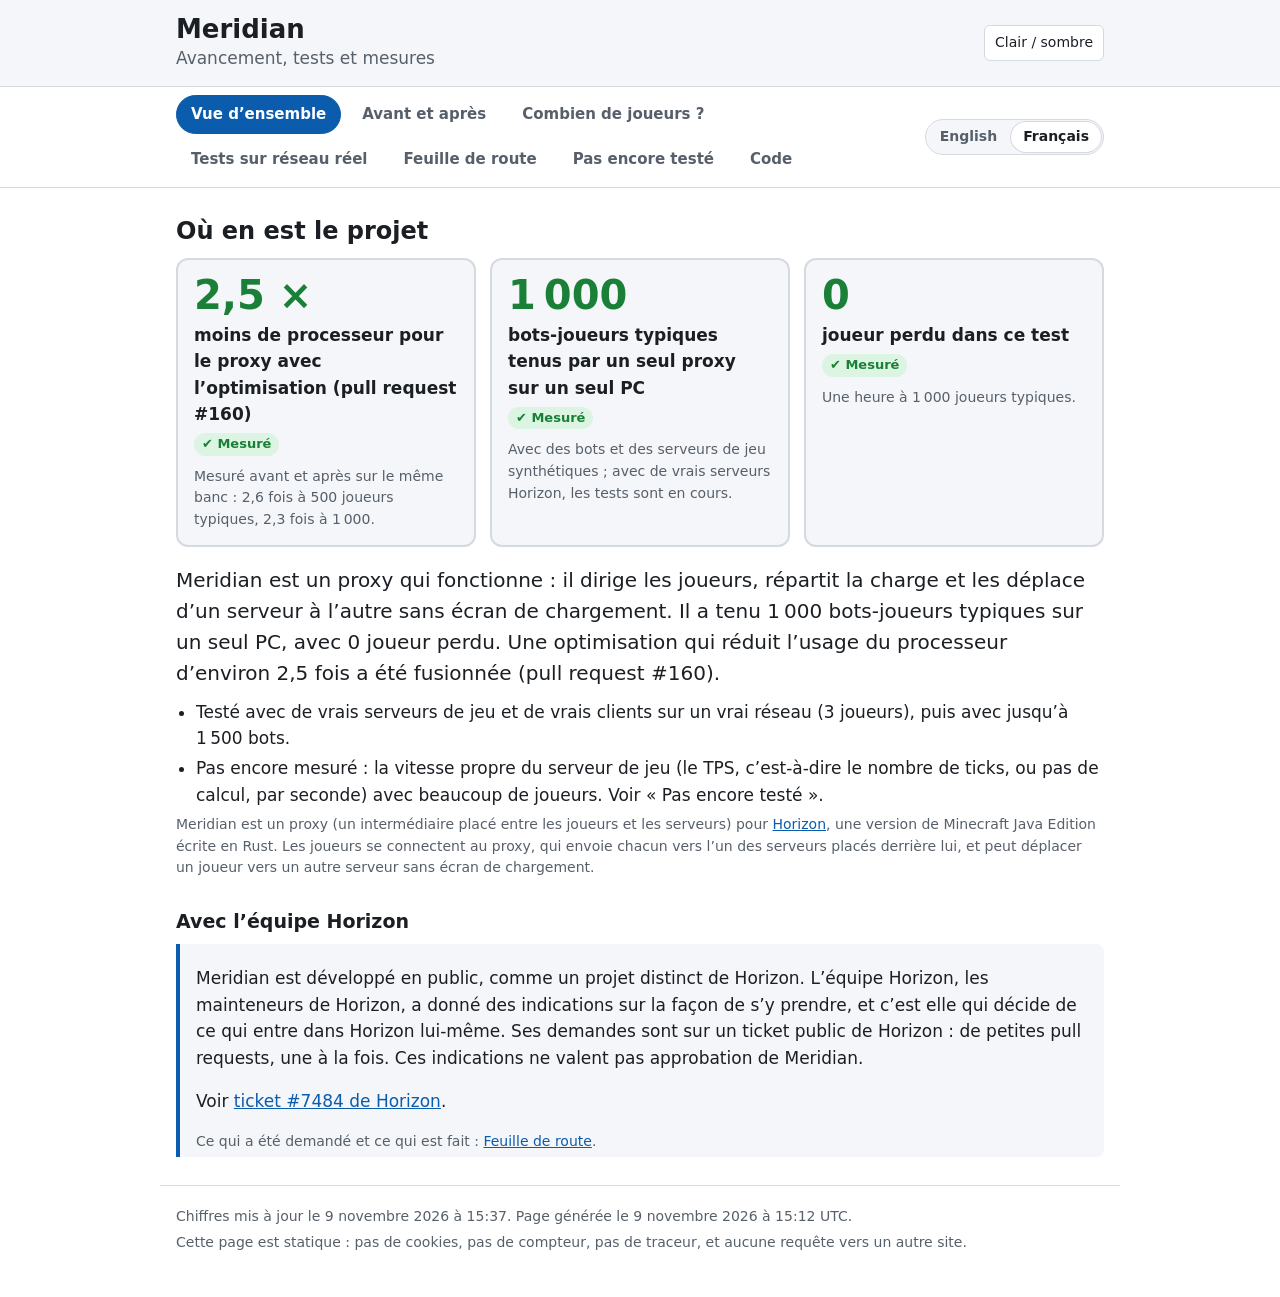
==== fr/index.html @ dccf5169 "Update the progress page: statuses" ====
<!doctype html>
<html lang="fr">
<head>
<meta charset="utf-8">
<meta name="viewport" content="width=device-width, initial-scale=1">
<title>Meridian : avancement, tests et mesures</title>
<meta name="description" content="Où en est Meridian, un proxy pour Horizon écrit en Rust : ce qui fonctionne, combien de joueurs il tient, ce qui a été mesuré et ce qui ne l’a pas été.">
<link rel="icon" href="data:,">
<link rel="canonical" href="https://meridian.akirabanelabs.fr/fr/">
<link rel="alternate" hreflang="en" href="https://meridian.akirabanelabs.fr/">
<link rel="alternate" hreflang="fr" href="https://meridian.akirabanelabs.fr/fr/">
<link rel="alternate" hreflang="x-default" href="https://meridian.akirabanelabs.fr/">
<link rel="stylesheet" href="../style.css?v=0f024902">
</head>
<body>
<header class="top">
  <div class="wrap">
    <div class="brand"><h1>Meridian</h1><p>Avancement, tests et mesures</p></div>
    <button id="theme" type="button" aria-label="Passer du thème clair au thème sombre">Clair / sombre</button>
  </div>
</header>
<nav class="tabbar" id="tabs" aria-label="Sections">
  <div class="wrap tabrow"><div class="tablist"><a href="#overview">Vue d’ensemble</a><a href="#compare">Avant et après</a><a href="#players">Combien de joueurs ?</a><a href="#real">Tests sur réseau réel</a><a href="#roadmap">Feuille de route</a><a href="#not-tested">Pas encore testé</a><a href="#links">Code</a></div><span class="lang" role="group" aria-label="Langue"><a href="../" hreflang="en" lang="en" data-short="EN">English</a> <span aria-hidden="true">|</span> <a href="./" hreflang="fr" lang="fr" data-short="FR" aria-current="page">Français</a></span></div>
</nav>
<main class="wrap">
<section id="overview"><h2>Où en est le projet</h2><div class="keys"><div class="key"><span class="knum">2,5 ×</span><span class="klabel">moins de processeur pour le proxy avec l’optimisation (pull request #160)</span><span class="badge good"><span aria-hidden="true">&#10004;</span> Mesuré</span><span class="small">Mesuré avant et après sur le même banc : 2,6 fois à 500 joueurs typiques, 2,3 fois à 1 000.</span></div><div class="key"><span class="knum">1 000</span><span class="klabel">bots-joueurs typiques tenus par un seul proxy sur un seul PC</span><span class="badge good"><span aria-hidden="true">&#10004;</span> Mesuré</span><span class="small">Avec des bots et des serveurs de jeu synthétiques ; avec de vrais serveurs Horizon, les tests sont en cours.</span></div><div class="key"><span class="knum">0</span><span class="klabel">joueur perdu dans ce test</span><span class="badge good"><span aria-hidden="true">&#10004;</span> Mesuré</span><span class="small">Une heure à 1 000 joueurs typiques.</span></div></div><p class="lead">Meridian est un proxy qui fonctionne : il dirige les joueurs, répartit la charge et les déplace d’un serveur à l’autre sans écran de chargement. Il a tenu 1 000 bots-joueurs typiques sur un seul PC, avec 0 joueur perdu. Une optimisation qui réduit l’usage du processeur d’environ 2,5 fois a été fusionnée (pull request #160).</p><ul class="plain open"><li>Testé avec de vrais serveurs de jeu et de vrais clients sur un vrai réseau (3 joueurs), puis avec jusqu’à 1 500 bots.</li><li>Pas encore mesuré : la vitesse propre du serveur de jeu (le TPS, c’est-à-dire le nombre de ticks, ou pas de calcul, par seconde) avec beaucoup de joueurs. Voir « Pas encore testé ».</li></ul><p class="small">Meridian est un proxy (un intermédiaire placé entre les joueurs et les serveurs) pour <a href="https://github.com/horizon-rust/horizon">Horizon</a>, une version de Minecraft Java Edition écrite en Rust. Les joueurs se connectent au proxy, qui envoie chacun vers l’un des serveurs placés derrière lui, et peut déplacer un joueur vers un autre serveur sans écran de chargement.</p><h3 class="sub">Avec l’équipe Horizon</h3><div class="context"><p>Meridian est développé en public, comme un projet distinct de Horizon. L’équipe Horizon, les mainteneurs de Horizon, a donné des indications sur la façon de s’y prendre, et c’est elle qui décide de ce qui entre dans Horizon lui-même. Ses demandes sont sur un ticket public de Horizon : de petites pull requests, une à la fois. Ces indications ne valent pas approbation de Meridian.</p><p>Voir <a href="https://github.com/horizon-rust/horizon/issues/7484">ticket #7484 de Horizon</a>.</p><p class="small">Ce qui a été demandé et ce qui est fait : <a href="#horizon">Feuille de route</a>.</p></div></section>
<section id="compare"><h2>Avant et après l’optimisation</h2><p class="muted">Avant (branche main) (commit 57930e6) &middot; Après (les écritures d’une même lecture sont groupées) (commit c38a01e (fusionné, #160))</p><p class="lead">Avec des serveurs de jeu qui envoient ensemble les paquets d’un tick (un pas de calcul de 50 ms), comme le font les vrais serveurs, le proxy dépense maintenant environ 2,5 fois moins de processeur par paquet : 1 000 joueurs typiques demandent environ 2,6 cœurs au lieu de 6,2.</p><div class="hero"><div class="tile"><h3>Processeur pour 1 000 joueurs</h3><p class="small">sur les 8 cœurs que le proxy peut utiliser</p><div class="ba"><div class="bside"><span class="who">Avant</span><span class="bnum">6,17 cœurs</span></div><span class="arrow" aria-hidden="true">&rarr;</span><div class="aside"><span class="who">Après</span><span class="anum good">2,62 cœurs</span></div></div><p class="change">2,4 fois moins de cœurs</p><span class="badge good"><span aria-hidden="true">&#10004;</span> Mesuré</span></div><div class="tile"><h3>Coût d’un paquet</h3><p class="small">500 joueurs typiques</p><div class="ba"><div class="bside"><span class="who">Avant</span><span class="bnum">20,31 µs</span></div><span class="arrow" aria-hidden="true">&rarr;</span><div class="aside"><span class="who">Après</span><span class="anum good">7,92 µs</span></div></div><p class="change">2,6 fois moins de processeur</p><span class="badge good"><span aria-hidden="true">&#10004;</span> Mesuré</span></div><div class="tile"><h3>Les 1 % d’allers-retours les plus lents (p99)</h3><p class="small">500 joueurs typiques</p><div class="ba"><div class="bside"><span class="who">Avant</span><span class="bnum">15,09 ms</span></div><span class="arrow" aria-hidden="true">&rarr;</span><div class="aside"><span class="who">Après</span><span class="anum good">2,67 ms</span></div></div><p class="change">5,7 fois plus bas</p><span class="badge good"><span aria-hidden="true">&#10004;</span> Mesuré</span></div><div class="tile"><h3>Paquets envoyés d’un coup</h3><p class="small">à chaque joueur</p><div class="ba"><div class="bside"><span class="who">Avant</span><span class="bnum">1 paquet</span></div><span class="arrow" aria-hidden="true">&rarr;</span><div class="aside"><span class="who">Après</span><span class="anum good">12,5 à 17,1 paquets</span></div></div><p class="change">12 à 17 paquets à chaque écriture au lieu de 1</p><span class="badge good"><span aria-hidden="true">&#10004;</span> Mesuré</span></div><div class="tile"><h3>Mémoire par joueur</h3><p class="small">le prix du changement</p><div class="ba"><div class="bside"><span class="who">Avant</span><span class="bnum">524 Ko</span></div><span class="arrow" aria-hidden="true">&rarr;</span><div class="aside"><span class="who">Après</span><span class="anum good">532 Ko</span></div></div><p class="change">+1,3 % (5 % admis)</p><span class="badge good"><span aria-hidden="true">&#10004;</span> Mesuré</span></div></div><div class="verdict"><p>Rien n’est perdu pour autant : les mêmes paquets arrivent aux joueurs, aucun joueur n’a été perdu, et la mémoire par joueur reste à environ 1 % de ce qu’elle était.</p><p>Quand il n’y a rien à grouper, rien ne change. C’est mesuré sur un seul PC avec des bots et vérifié avec un vrai serveur ; c’est fusionné (pull request #160).</p></div><h3 class="sub">Chaque mesure, une par une</h3><article class="crow"><div class="crow-head"><h3>Processeur par paquet, 500 joueurs typiques</h3><span class="gain">2,6 fois moins de processeur</span></div><div class="pair"><div class="side before"><span class="chip before">Avant</span><div class="val"><strong class="big">20,31 µs</strong> <span class="badge good"><span aria-hidden="true">&#10004;</span> Mesuré</span></div><div class="bar" aria-hidden="true"><span class="fill good" style="width:100.0%"></span></div></div><div class="mid" aria-hidden="true">&rarr;</div><div class="side after"><span class="chip after">Après</span><div class="val"><strong class="big">7,92 µs</strong> <span class="badge good"><span aria-hidden="true">&#10004;</span> Mesuré</span></div><div class="bar" aria-hidden="true"><span class="fill good" style="width:39.0%"></span></div></div></div><p class="small">des serveurs qui écrivent une fois par tick (toutes les 50 ms), comme les vrais</p></article><article class="crow"><div class="crow-head"><h3>Processeur par paquet, 1 000 joueurs typiques</h3><span class="gain">2,3 fois moins de processeur</span></div><div class="pair"><div class="side before"><span class="chip before">Avant</span><div class="val"><strong class="big">19,03 µs</strong> <span class="badge good"><span aria-hidden="true">&#10004;</span> Mesuré</span></div><div class="bar" aria-hidden="true"><span class="fill good" style="width:100.0%"></span></div></div><div class="mid" aria-hidden="true">&rarr;</div><div class="side after"><span class="chip after">Après</span><div class="val"><strong class="big">8,11 µs</strong> <span class="badge good"><span aria-hidden="true">&#10004;</span> Mesuré</span></div><div class="bar" aria-hidden="true"><span class="fill good" style="width:42.6%"></span></div></div></div></article><article class="crow"><div class="crow-head"><h3>Cœurs du proxy, 1 000 joueurs typiques</h3><span class="gain">2,4 fois moins de cœurs</span></div><div class="pair"><div class="side before"><span class="chip before">Avant</span><div class="val"><strong class="big">6,17 cœurs</strong> <span class="badge warn"><span aria-hidden="true">&#9650;</span> Mesuré, à surveiller</span></div><div class="bar" aria-hidden="true"><span class="fill warn" style="width:77.1%"></span><i class="tick" style="left:100.0%"></i></div></div><div class="mid" aria-hidden="true">&rarr;</div><div class="side after"><span class="chip after">Après</span><div class="val"><strong class="big">2,62 cœurs</strong> <span class="badge good"><span aria-hidden="true">&#10004;</span> Mesuré</span></div><div class="bar" aria-hidden="true"><span class="fill good" style="width:32.8%"></span><i class="tick" style="left:100.0%"></i></div></div></div><p class="small">les 8 threads donnés au proxy : 8 cœurs (le trait sur les barres).</p></article><article class="crow"><div class="crow-head"><h3>Paquets par écriture vers les joueurs</h3><span class="gain">12 à 17 paquets à chaque écriture au lieu de 1</span></div><div class="pair"><div class="side before"><span class="chip before">Avant</span><div class="val"><strong class="big">1 paquet</strong> <span class="badge good"><span aria-hidden="true">&#10004;</span> Mesuré</span></div><div class="bar" aria-hidden="true"><span class="fill good" style="width:5.8%"></span></div></div><div class="mid" aria-hidden="true">&rarr;</div><div class="side after"><span class="chip after">Après</span><div class="val"><strong class="big">12,5 à 17,1 paquets</strong> <span class="badge good"><span aria-hidden="true">&#10004;</span> Mesuré</span></div><div class="bar" aria-hidden="true"><span class="fill good" style="width:100.0%"></span></div></div></div><p class="small">avec un vrai serveur de jeu : environ 15 (15,5 mesurés sur le premier scénario de l’essai sur réseau réel)</p></article><article class="crow"><div class="crow-head"><h3>Mémoire par joueur, 1 000 joueurs typiques</h3><span class="gain">+1,3 % (5 % admis)</span></div><div class="pair"><div class="side before"><span class="chip before">Avant</span><div class="val"><strong class="big">524 Ko</strong> <span class="badge good"><span aria-hidden="true">&#10004;</span> Mesuré</span></div><div class="bar" aria-hidden="true"><span class="fill good" style="width:98.5%"></span></div></div><div class="mid" aria-hidden="true">&rarr;</div><div class="side after"><span class="chip after">Après</span><div class="val"><strong class="big">532 Ko</strong> <span class="badge good"><span aria-hidden="true">&#10004;</span> Mesuré</span></div><div class="bar" aria-hidden="true"><span class="fill good" style="width:100.0%"></span></div></div></div><p class="small">à 500 joueurs : 514 avant, 499 après. La première version coûtait +19 % ; cela a été corrigé.</p></article><article class="crow"><div class="crow-head"><h3>Latence p99 à travers le proxy, 500 joueurs typiques</h3><span class="gain">5,7 fois plus bas</span></div><div class="pair"><div class="side before"><span class="chip before">Avant</span><div class="val"><strong class="big">15,09 ms</strong> <span class="badge good"><span aria-hidden="true">&#10004;</span> Mesuré</span></div><div class="bar" aria-hidden="true"><span class="fill good" style="width:100.0%"></span></div></div><div class="mid" aria-hidden="true">&rarr;</div><div class="side after"><span class="chip after">Après</span><div class="val"><strong class="big">2,67 ms</strong> <span class="badge good"><span aria-hidden="true">&#10004;</span> Mesuré</span></div><div class="bar" aria-hidden="true"><span class="fill good" style="width:17.7%"></span></div></div></div><p class="small">p99 : 99 allers-retours sur 100 sont plus rapides que cette valeur. Le tick du serveur, de 50 ms, fait partie de ces chiffres.</p></article><article class="crow"><div class="crow-head"><h3>Latence, 1 000 joueurs typiques</h3><span class="gain">non concluant</span></div><div class="pair"><div class="side before"><span class="chip before">Avant</span><div class="val"><strong class="big">pas de chiffre</strong> <span class="badge warn"><span aria-hidden="true">&#9650;</span> Non concluant</span></div><div class="bar empty" aria-hidden="true"></div></div><div class="mid" aria-hidden="true">&rarr;</div><div class="side after"><span class="chip after">Après</span><div class="val"><strong class="big">pas de chiffre</strong> <span class="badge warn"><span aria-hidden="true">&#9650;</span> Non concluant</span></div><div class="bar empty" aria-hidden="true"></div></div></div><p class="small">les bots tournent sur le même PC et étaient la limite</p></article><article class="crow control"><div class="crow-head"><h3>Témoin : des serveurs qui envoient chaque paquet seul <span class="tag">témoin</span></h3><span class="gain same">aucun changement</span></div><div class="pair"><div class="side before"><span class="chip before">Avant</span><div class="val"><strong class="big">24,58 µs</strong> <span class="badge good"><span aria-hidden="true">&#10004;</span> Mesuré</span></div><div class="bar" aria-hidden="true"><span class="fill good" style="width:99.4%"></span></div></div><div class="mid" aria-hidden="true">&rarr;</div><div class="side after"><span class="chip after">Après</span><div class="val"><strong class="big">24,72 µs</strong> <span class="badge good"><span aria-hidden="true">&#10004;</span> Mesuré</span></div><div class="bar" aria-hidden="true"><span class="fill good" style="width:100.0%"></span></div></div></div><p class="small">rien à grouper ici, donc rien ne doit changer : cela montre que le gain vient du seul groupement</p></article><p class="small">Une ligne <b>témoin</b> est un cas où rien ne devrait changer. Elle montre que le gain vient du seul changement.</p></section>
<section id="players"><h2>Combien de joueurs ?</h2><p>Nous testons avec des bots qui se comportent comme des joueurs, sur un seul PC. Chaque chiffre dit à quel point nous en sommes sûrs :</p><ul class="legend"><li><span class="badge good"><span aria-hidden="true">&#10004;</span> Mesuré</span> Nous l’avons lancé et compté. Aucun joueur n’a été perdu.</li><li><span class="badge warn"><span aria-hidden="true">&#9650;</span> Non concluant</span> Nous l’avons lancé, mais le PC de test était la limite : le résultat ne dit donc rien sur le proxy.</li><li><span class="badge grey"><span aria-hidden="true">&#8776;</span> Extrapolé</span> Une estimation à partir du coût d’un joueur. Pas lancé.</li></ul><div class="cards"><article class="card"><h3>Joueurs légers</h3><p class="muted">peu de trafic : 20 petits paquets et 2 chunks (portions de carte) par seconde chacun (le profil du premier test)</p><div class="line"><div class="lead">Démontré</div><div><strong class="big">1 500 joueurs</strong> <span class="badge good"><span aria-hidden="true">&#10004;</span> Mesuré</span><div class="small">2,39 cœurs de processeur</div><div class="small">2,39 cœurs pour le proxy, avant l’optimisation (elle change peu de chose pour un trafic léger)</div></div></div><div class="line"><div class="lead">Non démontré</div><div><strong class="big">2 000 joueurs</strong> <span class="badge warn"><span aria-hidden="true">&#9650;</span> Non concluant</span><div class="small">la machine de test était la limite : le proxy lui-même avait de la marge (3,5 cœurs)</div></div></div></article><article class="card"><h3>Joueurs typiques</h3><p class="muted">restent immobiles ou marchent environ la moitié du temps ; profil construit à partir d’un vrai client (275 petits paquets et 3,5 chunks par seconde chacun)</p><div class="line"><div class="lead">Démontré</div><div><strong class="big">1 000 joueurs</strong> <span class="badge good"><span aria-hidden="true">&#10004;</span> Mesuré</span><div class="small">2,62 cœurs de processeur</div><div class="small">2,62 cœurs avec l’optimisation (commit c38a01e, fusionné dans la pull request #160) ; 6,2 cœurs avant. Sa latence n’a pas pu être jugée : les bots étaient la limite.</div></div></div></article><article class="card"><h3>Joueurs très actifs</h3><p class="muted">marchent plus de la moitié du temps (le profil de test de charge)</p><div class="line"><div class="lead">Démontré</div><div><strong class="big">500 joueurs</strong> <span class="badge good"><span aria-hidden="true">&#10004;</span> Mesuré</span><div class="small">6,4 cœurs de processeur</div><div class="small">6,40 cœurs avant l’optimisation, avec des serveurs qui écrivent chaque paquet seul ; 1 000 joueurs très actifs n’ont pas été testés</div></div></div></article></div><h3 class="sub">Ce que coûtent 1 000 joueurs typiques</h3><div class="costs"><div class="cost"><div class="cname">Processeur</div><div><strong class="big">2,62 cœurs</strong> <span class="badge good"><span aria-hidden="true">&#10004;</span> Mesuré</span><div class="bar" aria-hidden="true"><span class="fill good" style="width:32.8%"></span></div><div class="small">33 % de 8 cœurs (les 8 threads donnés au proxy sur le PC de test).</div><div class="small">6,2 cœurs avant l’optimisation ; en mode en ligne (chiffrement), environ 1,4 cœur de plus est une estimation</div></div></div><div class="cost"><div class="cname">Mémoire</div><div><strong class="big">0,53 Go</strong> <span class="badge good"><span aria-hidden="true">&#10004;</span> Mesuré</span><div class="bar" aria-hidden="true"><span class="fill good" style="width:6.6%"></span></div><div class="small">7 % de 8 Go (le VPS).</div></div></div><div class="cost"><div class="cname">Débit, dans chaque sens</div><div><strong class="big">660 Mbit/s</strong> <span class="badge bad"><span aria-hidden="true">&#10006;</span> Mesuré, au-dessus de la limite</span><div class="bar" aria-hidden="true"><span class="fill bad" style="width:100.0%"></span><i class="tick" style="left:75.8%"></i></div><div class="small">132 % de 500 Mbit/s (la ligne Internet).</div><div class="small">environ 83 Mo/s vers les joueurs, et autant des serveurs vers le proxy ; compté avant compression, donc sur le câble c’est moins</div></div></div></div><h3 class="sub">Ce que cela veut dire pour des machines plus petites</h3><ul class="plain"><li><strong>Sur une ligne de 500 Mbit/s :</strong> environ 500 à 600 joueurs typiques <span class="badge grey"><span aria-hidden="true">&#8776;</span> Extrapolé</span></li><li><strong>Sur le VPS (4 cœurs partagés) :</strong> environ 300 à 500 joueurs typiques <span class="badge grey"><span aria-hidden="true">&#8776;</span> Extrapolé</span></li></ul><h3 class="sub">Les machines</h3><div class="cards"><article class="card"><h4>Le PC de test</h4><ul class="plain"><li>Windows 11</li><li>Intel i9-14900KF : 8 cœurs rapides (2 threads chacun) + 16 cœurs économes</li><li>64 Go de mémoire</li><li>Le proxy disposait de 8 threads (4 cœurs rapides) ; les bots utilisaient les autres cœurs</li></ul></article><article class="card"><h4>Le VPS (serveur loué)</h4><ul class="plain"><li>Une machine virtuelle KVM, sous Linux (Ubuntu 26.04 LTS, noyau 7.0)</li><li>4 cœurs virtuels (1 thread chacun), présentés comme un Intel Core Processor (Haswell) à 3,0 GHz ; le modèle exact est caché par l’hébergeur</li><li>8 Go de mémoire (7,6 Gio utilisables), pas de swap (mémoire d’échange)</li><li>Disque de 75 Go, NVMe d’après l’offre de l’hébergeur (le disque virtuel ne le dit pas)</li><li>Réseau : jusqu’à environ 3 Gbit/s d’après l’offre de l’hébergeur ; non mesuré</li><li>Les cœurs sont partagés : aucun signe de gêne causée par les autres machines au repos (0,0 % de temps volé), pas testé en charge</li></ul></article><article class="card"><h4>La ligne Internet</h4><ul class="plain"><li>500 Mbit/s en réception et en envoi (annoncé)</li></ul></article></div></section>
<section id="real"><h2>Tests sur réseau réel</h2><p>De vrais serveurs de jeu, de vrais clients de jeu, un vrai réseau entre eux. Peu de joueurs, mais pas de bots et aucun raccourci.</p><p class="muted">essai sur réseau réel (VPS + PC), 8 novembre</p><div class="rows"><div class="row"><div class="rname">Vrais joueurs dans le test</div><div><strong class="big">3 joueurs</strong> <span class="badge good"><span aria-hidden="true">&#10004;</span> Mesuré</span></div></div><div class="row"><div class="rname">Déplacements d’un serveur à l’autre, et retour</div><div><strong class="big">plus de 50 déplacements entre deux serveurs, tous réussis</strong> <span class="badge good"><span aria-hidden="true">&#10004;</span> Mesuré</span><div class="small">Durée en secondes : 1,4 à 2,1</div><div class="small">18 + 34 vus depuis les clients, 20 + 34 vus depuis le proxy.</div></div></div><div class="row"><div class="rname">Un serveur qui s’arrête avec des joueurs dessus</div><div><strong class="big">3 sur 3 déplacés ailleurs à l’arrêt du serveur B</strong> <span class="badge good"><span aria-hidden="true">&#10004;</span> Mesuré</span></div></div><div class="row"><div class="rname">Vitesse d’évacuation des joueurs</div><div><strong class="big">1,5 s par joueur, un toutes les 2 s</strong> <span class="badge good"><span aria-hidden="true">&#10004;</span> Mesuré</span></div></div><div class="row"><div class="rname">Un serveur qui s’arrête d’un coup</div><div><strong class="big">3 joueurs sur 3 ont été renvoyés vers l’autre serveur, sans retourner à l’écran-titre</strong> <span class="badge good"><span aria-hidden="true">&#10004;</span> Mesuré</span><div class="small">Durée en secondes : 0,011 à 0,123 (côté proxy)</div><div class="small">Un joueur était encore en cours de déplacement quand le serveur l’a expulsé : le correctif de cette semaine l’a rattrapé (123 ms).</div></div></div><div class="row"><div class="rname">Un serveur qui plante</div><div><strong class="big">3 joueurs sur 3 ont été renvoyés vers l’autre serveur après l’arrêt brutal du processus du serveur</strong> <span class="badge good"><span aria-hidden="true">&#10004;</span> Mesuré</span><div class="small">Durée en secondes : 0,021 à 0,025 (côté proxy), 0,9 à 1,7 vu à l’écran</div></div></div><div class="row"><div class="rname">Reconnexions rapides</div><div><strong class="big">5 reconnexions rapides sur 5 ont abouti, sans erreur</strong> <span class="badge good"><span aria-hidden="true">&#10004;</span> Mesuré</span><div class="small">Le client est revenu sous un autre nom : cela vérifie donc la reconnexion, pas les données d’un joueur qui revient.</div></div></div><div class="row"><div class="rname">Paquets groupés à chaque écriture</div><div><strong class="big">environ 15 paquets par écriture</strong> <span class="badge good"><span aria-hidden="true">&#10004;</span> Mesuré</span><div class="small">15,5 mesurés sur le premier scénario.</div></div></div><div class="row"><div class="rname">Mémoire du proxy</div><div><strong class="big">11 Mo avec 3 joueurs au repos ; 67 à 105 Mo au repos après 20 à 60 transferts</strong> <span class="badge warn"><span aria-hidden="true">&#9650;</span> Mesuré, à surveiller</span><div class="small">Un palier, pas une montée continue (elle est retombée à 91 Mo après d’autres transferts). Pas encore comparé à l’ancien proxy.</div></div></div></div><p class="small">Un vrai serveur sur le VPS, un sur le PC, 3 vrais clients, proxy final. Non testé ici : la vitesse propre du serveur de jeu (TPS, ticks par seconde) avec beaucoup de joueurs.</p><div class="rpart" id="real-load"><h3 class="part">Charge sur un vrai serveur Horizon</h3><p>Des bots, pas des personnes, et pas de réseau : 50 bots qui volent et explorent, sur un vrai serveur Horizon, le tout sur un seul PC. Les mêmes bots avec les mêmes graines, d’abord connectés directement au serveur, puis à travers le proxy.</p><p class="muted">Test L2-1, 8 novembre 2026 : 5 minutes de mise en route, puis 10 minutes mesurées.</p><p class="lead">50 joueurs sur un vrai serveur : la même vitesse avec et sans le proxy.</p><div class="tablewrap"><table class="lt"><thead><tr><th scope="col">Mesure</th><th scope="col">En direct</th><th scope="col">À travers le proxy</th></tr></thead><tbody><tr><th scope="row">Vitesse du serveur, moyenne</th><td><strong>20 TPS</strong> <span class="badge good"><span aria-hidden="true">&#10004;</span> Mesuré</span><div class="small">au plus bas 19,95</div></td><td><strong>20 TPS</strong> <span class="badge good"><span aria-hidden="true">&#10004;</span> Mesuré</span><div class="small">au plus bas 19,93</div></td></tr><tr><th scope="row">Tick du serveur, moyenne</th><td><strong>16,9 ms</strong> <span class="badge good"><span aria-hidden="true">&#10004;</span> Mesuré</span></td><td><strong>17,1 ms</strong> <span class="badge good"><span aria-hidden="true">&#10004;</span> Mesuré</span></td></tr><tr><th scope="row">Tick du serveur, 95e centile</th><td><strong>19,5 ms</strong> <span class="badge good"><span aria-hidden="true">&#10004;</span> Mesuré</span></td><td><strong>19,9 ms</strong> <span class="badge good"><span aria-hidden="true">&#10004;</span> Mesuré</span></td></tr><tr><th scope="row">Processeur du serveur</th><td><strong>0,4 cœur</strong> <span class="badge good"><span aria-hidden="true">&#10004;</span> Mesuré</span></td><td><strong>0,44 cœur</strong> <span class="badge good"><span aria-hidden="true">&#10004;</span> Mesuré</span></td></tr><tr><th scope="row">Mémoire du serveur</th><td><strong>830 à 871 Mo</strong> <span class="badge good"><span aria-hidden="true">&#10004;</span> Mesuré</span></td><td><strong>823 à 863 Mo</strong> <span class="badge good"><span aria-hidden="true">&#10004;</span> Mesuré</span></td></tr><tr><th scope="row">Chunks reçus par les bots</th><td><strong>315 766 chunks</strong> <span class="badge good"><span aria-hidden="true">&#10004;</span> Mesuré</span></td><td><strong>315 710 chunks</strong> <span class="badge good"><span aria-hidden="true">&#10004;</span> Mesuré</span></td></tr><tr><th scope="row">Données reçues par les bots</th><td><strong>3 545 Mo</strong> <span class="badge good"><span aria-hidden="true">&#10004;</span> Mesuré</span></td><td><strong>3 550 Mo</strong> <span class="badge good"><span aria-hidden="true">&#10004;</span> Mesuré</span></td></tr><tr><th scope="row">Bots perdus, sur 50</th><td><strong>0 bot</strong> <span class="badge good"><span aria-hidden="true">&#10004;</span> Mesuré</span></td><td><strong>0 bot</strong> <span class="badge good"><span aria-hidden="true">&#10004;</span> Mesuré</span></td></tr><tr><th scope="row">Processeur du proxy</th><td class="muted">&ndash;</td><td><strong>0,21 cœur</strong> <span class="badge good"><span aria-hidden="true">&#10004;</span> Mesuré</span></td></tr><tr><th scope="row">Mémoire du proxy</th><td class="muted">&ndash;</td><td><strong>92 Mo</strong> <span class="badge good"><span aria-hidden="true">&#10004;</span> Mesuré</span></td></tr></tbody></table></div><p class="honest">Un seul essai de chaque, 50 bots sur un serveur, le tout sur un seul PC (pas de réseau). Le serveur n’a pas été poussé à sa limite, et les bots volent en mode créatif : ni minage, ni construction, ni combat. La latence ajoutée n’est pas mesurée ici : le ping du serveur compte en millisecondes entières.</p></div><div class="rpart" id="real-limit"><h3 class="part">La limite d’un vrai serveur Horizon</h3><p>Les mêmes bots, plus nombreux sur un seul serveur, à travers le proxy : à partir de quand le serveur ne tient-il plus son rythme de 20 ticks par seconde (un tick dispose de 50 ms) ?</p><p class="muted">Test L2-1b, 8 novembre 2026 : 75, 100 et 125 bots sur un vrai serveur, à travers le proxy, 10 minutes mesurées pour chacun (50, c’est le test L2-1).</p><p class="lead">Un vrai serveur tient environ 100 joueurs sans peine sur ce PC, et environ 125 à sa limite : 1 000 joueurs demandent 10 à 12 serveurs, et non 20.</p><div class="tablewrap"><table class="lt"><thead><tr><th scope="col">Mesure</th><th scope="col">50 joueurs</th><th scope="col">75 joueurs</th><th scope="col">100 joueurs</th><th scope="col">125 joueurs</th></tr></thead><tbody><tr><th scope="row">Vitesse du serveur, moyenne</th><td><strong>20 TPS</strong> <span class="badge good"><span aria-hidden="true">&#10004;</span> Mesuré</span></td><td><strong>20 TPS</strong> <span class="badge good"><span aria-hidden="true">&#10004;</span> Mesuré</span></td><td><strong>20 TPS</strong> <span class="badge good"><span aria-hidden="true">&#10004;</span> Mesuré</span></td><td><strong>20 TPS</strong> <span class="badge good"><span aria-hidden="true">&#10004;</span> Mesuré</span></td></tr><tr><th scope="row">Vitesse du serveur, seconde la plus basse</th><td><strong>19,93 TPS</strong> <span class="badge good"><span aria-hidden="true">&#10004;</span> Mesuré</span></td><td><strong>16,6 TPS</strong> <span class="badge good"><span aria-hidden="true">&#10004;</span> Mesuré</span></td><td><strong>19,56 TPS</strong> <span class="badge good"><span aria-hidden="true">&#10004;</span> Mesuré</span></td><td><strong>18,36 TPS</strong> <span class="badge good"><span aria-hidden="true">&#10004;</span> Mesuré</span></td></tr><tr><th scope="row">Tick du serveur, moyenne</th><td><strong>17,1 ms</strong> <span class="badge good"><span aria-hidden="true">&#10004;</span> Mesuré</span></td><td><strong>20,6 ms</strong> <span class="badge good"><span aria-hidden="true">&#10004;</span> Mesuré</span></td><td><strong>29,4 ms</strong> <span class="badge good"><span aria-hidden="true">&#10004;</span> Mesuré</span></td><td><strong>41,1 ms</strong> <span class="badge warn"><span aria-hidden="true">&#9650;</span> Mesuré, à surveiller</span></td></tr><tr><th scope="row">Tick du serveur, 95e centile</th><td><strong>19,9 ms</strong> <span class="badge good"><span aria-hidden="true">&#10004;</span> Mesuré</span></td><td><strong>23 ms</strong> <span class="badge good"><span aria-hidden="true">&#10004;</span> Mesuré</span></td><td><strong>33,5 ms</strong> <span class="badge good"><span aria-hidden="true">&#10004;</span> Mesuré</span></td><td><strong>47,2 ms</strong> <span class="badge warn"><span aria-hidden="true">&#9650;</span> Mesuré, à surveiller</span></td></tr><tr><th scope="row">Processeur du serveur</th><td><strong>0,44 cœur</strong> <span class="badge good"><span aria-hidden="true">&#10004;</span> Mesuré</span></td><td><strong>0,48 cœur</strong> <span class="badge good"><span aria-hidden="true">&#10004;</span> Mesuré</span></td><td><strong>0,71 cœur</strong> <span class="badge good"><span aria-hidden="true">&#10004;</span> Mesuré</span></td><td><strong>0,97 cœur</strong> <span class="badge good"><span aria-hidden="true">&#10004;</span> Mesuré</span></td></tr><tr><th scope="row">Mémoire du serveur</th><td><strong>823 Mo</strong> <span class="badge good"><span aria-hidden="true">&#10004;</span> Mesuré</span></td><td><strong>908 Mo</strong> <span class="badge good"><span aria-hidden="true">&#10004;</span> Mesuré</span></td><td><strong>1 017 Mo</strong> <span class="badge good"><span aria-hidden="true">&#10004;</span> Mesuré</span></td><td><strong>1 060 Mo</strong> <span class="badge good"><span aria-hidden="true">&#10004;</span> Mesuré</span></td></tr><tr><th scope="row">Processeur du proxy</th><td><strong>0,21 cœur</strong> <span class="badge good"><span aria-hidden="true">&#10004;</span> Mesuré</span></td><td><strong>0,31 cœur</strong> <span class="badge good"><span aria-hidden="true">&#10004;</span> Mesuré</span></td><td><strong>0,44 cœur</strong> <span class="badge good"><span aria-hidden="true">&#10004;</span> Mesuré</span></td><td><strong>0,65 cœur</strong> <span class="badge good"><span aria-hidden="true">&#10004;</span> Mesuré</span></td></tr><tr><th scope="row">Mémoire du proxy</th><td><strong>92 Mo</strong> <span class="badge good"><span aria-hidden="true">&#10004;</span> Mesuré</span></td><td><strong>139 Mo</strong> <span class="badge good"><span aria-hidden="true">&#10004;</span> Mesuré</span></td><td><strong>188 Mo</strong> <span class="badge good"><span aria-hidden="true">&#10004;</span> Mesuré</span></td><td><strong>252 Mo</strong> <span class="badge good"><span aria-hidden="true">&#10004;</span> Mesuré</span></td></tr><tr><th scope="row">Bots perdus</th><td><strong>0 bot</strong> <span class="badge good"><span aria-hidden="true">&#10004;</span> Mesuré</span></td><td><strong>0 bot</strong> <span class="badge good"><span aria-hidden="true">&#10004;</span> Mesuré</span></td><td><strong>0 bot</strong> <span class="badge good"><span aria-hidden="true">&#10004;</span> Mesuré</span></td><td><strong>0 bot</strong> <span class="badge good"><span aria-hidden="true">&#10004;</span> Mesuré</span></td></tr></tbody></table></div><p class="honest">Un seul essai par taille, sur un seul PC, les bots en mode créatif. D’autres programmes tournaient sur le PC pendant certaines fenêtres, surtout celle à 125 joueurs : la limite est donc le chiffre le moins propre, et un nouvel essai au calme la fixerait. La part d’un cœur par joueur que prend le proxy est plus élevée avec de vrais serveurs (environ 0,4 à 0,5 % d’un cœur) qu’avec des serveurs synthétiques.</p></div></section>
<section id="roadmap"><h2>Feuille de route</h2><p class="lead">Ce qui est fait et validé, ce qui est en cours et ce qui est prévu.</p><p class="small">Une tâche n’est marquée « faite » que lorsqu’elle est terminée et validée (fusionnée et vérifiée), avec une preuve publique et sa date.</p><p class="legend4">Chaque tâche passe par quatre états : <span class="badge pill grey"><span aria-hidden="true">&#9675;</span> Prévu</span> <span class="badge pill warn"><span aria-hidden="true">&#9680;</span> En cours</span> <span class="badge pill test"><span aria-hidden="true">&#9673;</span> En test</span> <span class="badge pill good"><span aria-hidden="true">&#10004;</span> Fait</span></p><p class="inpanel"><a href="#horizon">Avec l’équipe Horizon</a> &middot; <a href="#plan">La feuille de route de Meridian</a></p><div class="rpart" id="horizon"><h3 class="part">Avec l’équipe Horizon</h3><div class="rblock" id="requested"><h4 class="sub">Demandé par l’équipe Horizon et validé</h4><p class="small">Une demande est validée quand sa pull request est fusionnée dans Horizon.</p><div class="ritems"><article class="ritem done" id="transfer-stack"><div class="rhead"><span class="badge pill good"><span aria-hidden="true">&#10004;</span> Fait</span><h5>Le transfert sans coupure, en une pile de pull requests</h5></div><p>Un joueur passe d’un serveur Horizon à un autre sans écran de chargement. La pile de sept pull requests a été relue et fusionnée par l’équipe Horizon entre le 4 et le 5 novembre.</p><p class="small proofs">Preuves : <a href="https://github.com/horizon-rust/horizon/pull/8693">pull request #8693 de Horizon</a>, <a href="https://github.com/horizon-rust/horizon/pull/8700">pull request #8700 de Horizon</a>, <a href="https://github.com/horizon-rust/horizon/pull/8709">pull request #8709 de Horizon</a>, <a href="https://github.com/horizon-rust/horizon/pull/8716">pull request #8716 de Horizon</a>, <a href="https://github.com/horizon-rust/horizon/pull/8730">pull request #8730 de Horizon</a>, <a href="https://github.com/horizon-rust/horizon/pull/8735">pull request #8735 de Horizon</a>, <a href="https://github.com/horizon-rust/horizon/pull/8742">pull request #8742 de Horizon</a> &middot; validé le 5 novembre 2026</p></article><article class="ritem done" id="transfer-status"><div class="rhead"><span class="badge pill good"><span aria-hidden="true">&#10004;</span> Fait</span><h5>Un serveur donne son état au proxy (transfer-status)</h5></div><p>Un serveur Horizon indique à un proxy combien de joueurs il a et s’il en accepte d’autres, avant qu’on lui en envoie.</p><p class="small proofs">Preuve : <a href="https://github.com/horizon-rust/horizon/pull/10527">pull request #10527 de Horizon</a> &middot; validé le 6 novembre 2026</p></article><article class="ritem done" id="transfer-refuse"><div class="rhead"><span class="badge pill good"><span aria-hidden="true">&#10004;</span> Fait</span><h5>Pas de déplacement vers un serveur plein ou en arrêt</h5></div><p>Un serveur Horizon refuse un joueur qu’on lui envoie quand il est plein ou en train de s’arrêter, et le joueur reste où il était.</p><p class="small proofs">Preuve : <a href="https://github.com/horizon-rust/horizon/pull/11428">pull request #11428 de Horizon</a> &middot; validé le 7 novembre 2026</p></article><article class="ritem done" id="stop-wait"><div class="rhead"><span class="badge pill good"><span aria-hidden="true">&#10004;</span> Fait</span><h5>Un serveur qui s’arrête attend le proxy</h5></div><p>Avant de s’arrêter, un serveur Horizon laisse quelques secondes à un proxy pour déplacer ses joueurs vers un autre serveur.</p><p class="small proofs">Preuve : <a href="https://github.com/horizon-rust/horizon/pull/11713">pull request #11713 de Horizon</a> &middot; validé le 8 novembre 2026</p></article><article class="ritem done" id="riders"><div class="rhead"><span class="badge pill good"><span aria-hidden="true">&#10004;</span> Fait</span><h5>Les passagers tournent comme dans le jeu original</h5></div><p>Une correction dans Horizon pour les joueurs sur une monture ou un véhicule, fusionnée par l’équipe Horizon.</p><p class="small proofs">Preuve : <a href="https://github.com/horizon-rust/horizon/pull/12260">pull request #12260 de Horizon</a> &middot; validé le 8 novembre 2026</p></article><article class="ritem done" id="recipe-book"><div class="rhead"><span class="badge pill good"><span aria-hidden="true">&#10004;</span> Fait</span><h5>Le livre de recettes sur un serveur Paper</h5></div><p>Le livre de recettes de Horizon prend les entrées que le serveur envoie, et marche donc sur un serveur Paper. Fusionné par l’équipe Horizon le 8 novembre.</p><p class="small proofs">Preuve : <a href="https://github.com/horizon-rust/horizon/pull/12496">pull request #12496 de Horizon</a> &middot; validé le 8 novembre 2026</p></article></div></div><div class="rblock" id="answered"><h4 class="sub">Fait de notre côté, en attente de la réponse de l’équipe</h4><p class="small">Ce que l’équipe Horizon a demandé sur le ticket, fait et vérifié par nous ; sa réponse reste à venir.</p><div class="ritems"><article class="ritem done" id="e2e-main"><div class="rhead"><span class="badge pill good"><span aria-hidden="true">&#10004;</span> Fait</span><h5>Le test de passage de relais sur la branche principale de Horizon</h5></div><p>Le test de bout en bout du déplacement d’un joueur entre deux serveurs Horizon, lancé sur la branche principale de Horizon comme demandé : 31 vérifications sur 31, à 3 essais sur 3.</p><p class="small proofs">Preuve : <a href="https://github.com/horizon-rust/horizon/issues/7484#issuecomment-6679467068">les résultats, publiés sur le ticket</a> &middot; validé le 6 novembre 2026</p></article><article class="ritem done" id="real-network-runs"><div class="rhead"><span class="badge pill good"><span aria-hidden="true">&#10004;</span> Fait</span><h5>Des tests sur un vrai réseau, deux fois</h5></div><p>De vrais serveurs Horizon, de vrais clients de jeu et un vrai réseau, les 6 et 7 novembre ; les résultats sont publiés sur le ticket.</p><p class="small proofs">Preuves : <a href="https://github.com/horizon-rust/horizon/issues/7484#issuecomment-6694236033">l’essai du 6 novembre</a>, <a href="https://github.com/horizon-rust/horizon/issues/7484#issuecomment-6708112369">l’essai du 7 novembre</a>, <a href="https://github.com/Akirabane/Meridian/blob/main/docs/REAL-NETWORK-RUN.md">les essais, en détail</a> &middot; validé le 7 novembre 2026</p></article><article class="ritem done" id="extension-point"><div class="rhead"><span class="badge pill good"><span aria-hidden="true">&#10004;</span> Fait</span><h5>Un point d’extension, et les opérateurs des serveurs</h5></div><p>Meridian demande à une extension si un joueur peut se connecter, où il va et quelles commandes il peut utiliser, et il lit les opérateurs des serveurs.</p><p class="small proofs">Preuves : <a href="https://github.com/Akirabane/Meridian/pull/137">pull request #137</a>, <a href="https://github.com/Akirabane/Meridian/pull/144">pull request #144</a>, <a href="https://github.com/Akirabane/Meridian/pull/145">pull request #145</a>, <a href="https://github.com/Akirabane/Meridian/pull/120">pull request #120</a> &middot; validé le 7 novembre 2026</p></article><article class="ritem done" id="news-issue"><div class="rhead"><span class="badge pill good"><span aria-hidden="true">&#10004;</span> Fait</span><h5>Un ticket public pour les nouvelles du proxy</h5></div><p>Les nouvelles de Meridian vont sur un ticket de son propre dépôt, comme demandé, et plus sur celui de Horizon.</p><p class="small proofs">Preuve : <a href="https://github.com/Akirabane/Meridian/issues/117">ticket #117</a> &middot; validé le 6 novembre 2026</p></article></div></div><div class="rblock" id="in-review"><h4 class="sub">En attente de la relecture de l’équipe Horizon</h4><p class="small">Notre pull request ouverte dans Horizon, s’il y en a une : une à la fois, comme demandé.</p><div class="ritems"><p class="muted">Aucune pour l’instant : pas de pull request de notre part en attente.</p></div></div><div class="rblock" id="ahead"><h4 class="sub">Le travail que nous avançons en attendant</h4><p class="small">Du travail du côté de Meridian, qui ne demande rien à Horizon. Chaque élément est dans la feuille de route plus bas.</p><div class="ritems"><article class="ritem see in-progress"><div class="rhead"><span class="badge pill warn"><span aria-hidden="true">&#9680;</span> En cours</span><h5><a href="#load-real-servers">Tests de charge avec de vrais serveurs Horizon</a></h5></div><p class="small">Détails dans la feuille de route plus bas.</p></article><article class="ritem see done"><div class="rhead"><span class="badge pill good"><span aria-hidden="true">&#10004;</span> Fait</span><h5><a href="#extension-orders">Les ordres des extensions</a></h5></div><p class="small">Détails dans la feuille de route plus bas.</p></article><article class="ritem see done"><div class="rhead"><span class="badge pill good"><span aria-hidden="true">&#10004;</span> Fait</span><h5><a href="#extension-events">Les événements pour les extensions</a></h5></div><p class="small">Détails dans la feuille de route plus bas.</p></article><article class="ritem see in-progress"><div class="rhead"><span class="badge pill warn"><span aria-hidden="true">&#9680;</span> En cours</span><h5><a href="#reuse-compressor">Moins de temps processeur pour la compression (une deuxième optimisation)</a></h5></div><p class="small">Détails dans la feuille de route plus bas.</p></article><article class="ritem see done"><div class="rhead"><span class="badge pill good"><span aria-hidden="true">&#10004;</span> Fait</span><h5><a href="#public-page">Cette page publique d’avancement</a></h5></div><p class="small">Détails dans la feuille de route plus bas.</p></article><article class="ritem in-progress" id="triage-11678"><div class="rhead"><span class="badge pill warn"><span aria-hidden="true">&#9680;</span> En cours</span><h5>Un rapport de plantage de Horizon, examiné</h5></div><p>Un plantage de Horizon en quittant un serveur ou un monde : nous avons lu le journal joint, et nous attendons la réponse de la personne qui l’a signalé.</p><p class="small proofs">Lien : <a href="https://github.com/horizon-rust/horizon/issues/11678">ticket #11678 de Horizon</a></p></article><article class="ritem testing" id="horizon-cmd-stopped"><div class="rhead"><span class="badge pill test"><span aria-hidden="true">&#9673;</span> En test</span><h5>Une correction du serveur de Horizon : une commande envoyée à un jeu arrêté</h5></div><p>Une correction du serveur de Horizon pour sa commande cmd quand le jeu est arrêté. Écrite et testée de notre côté ; sa pull request viendra, une à la fois comme demandé.</p></article></div></div></div><div class="rpart" id="plan"><h3 class="part">La feuille de route de Meridian</h3><div class="progress"><strong class="big">Validés : 10 sur 17</strong><div class="bar" aria-hidden="true"><span class="fill good" style="width:58.8%"></span></div></div><h4 class="sub"><span class="badge pill good"><span aria-hidden="true">&#10004;</span> Fait</span> Fait (validé)</h4><div class="ritems"><article class="ritem done" id="relay-batch"><div class="rhead"><span class="badge pill good"><span aria-hidden="true">&#10004;</span> Fait</span><h5>Moins d’écritures vers chaque joueur</h5></div><p>Le proxy envoie maintenant les paquets d’un serveur à un joueur en une seule écriture au lieu d’une par paquet : environ 2,5 fois moins de processeur, mesuré avant et après, puis testé sur un vrai réseau.</p><p class="small proofs">Preuves : <a href="https://github.com/Akirabane/Meridian/pull/160">pull request #160</a>, <a href="https://github.com/Akirabane/Meridian/blob/main/docs/LOAD-1000.md">les mesures, avant et après</a> &middot; validé le 8 novembre 2026</p></article><article class="ritem done" id="health-fixes"><div class="rhead"><span class="badge pill good"><span aria-hidden="true">&#10004;</span> Fait</span><h5>Trois corrections : le contrôle de santé, les évacuations, les documents</h5></div><p>La page des métriques et le contrôle de santé répondent tout de suite, le résumé d’une évacuation compte chaque joueur, et les documents disent ce que change l’attente avant l’arrêt de Horizon.</p><p class="small proofs">Preuves : <a href="https://github.com/Akirabane/Meridian/pull/151">pull request #151</a>, <a href="https://github.com/Akirabane/Meridian/pull/152">pull request #152</a>, <a href="https://github.com/Akirabane/Meridian/pull/154">pull request #154</a> &middot; validé le 8 novembre 2026</p></article><article class="ritem done" id="extension-commands"><div class="rhead"><span class="badge pill good"><span aria-hidden="true">&#10004;</span> Fait</span><h5>Les commandes propres des extensions</h5></div><p>Une extension peut déclarer ses propres commandes, comme /party : le proxy les prend, l’extension répond au joueur, et le serveur de jeu ne les voit jamais.</p><p class="small proofs">Preuves : <a href="https://github.com/Akirabane/Meridian/pull/153">pull request #153</a>, <a href="https://github.com/Akirabane/Meridian/pull/156">pull request #156</a>, <a href="https://github.com/Akirabane/Meridian/pull/158">pull request #158</a>, <a href="https://github.com/Akirabane/Meridian/pull/159">pull request #159</a> &middot; validé le 8 novembre 2026</p></article><article class="ritem done" id="real-network"><div class="rhead"><span class="badge pill good"><span aria-hidden="true">&#10004;</span> Fait</span><h5>Un test sur un vrai réseau avec de vrais serveurs et clients</h5></div><p>De vrais serveurs Horizon, trois vrais clients de jeu et un vrai réseau : des déplacements entre serveurs avec l’inventaire conservé, un serveur qui s’arrête avec des joueurs dessus, et un serveur qui plante, ses joueurs repliés sur l’autre.</p><p class="small proofs">Preuves : <a href="https://github.com/Akirabane/Meridian/blob/main/docs/LOAD-1000.md#on-a-real-network-8-november">le test sur un vrai réseau, 8 novembre</a>, <a href="https://github.com/Akirabane/Meridian/pull/161">pull request #161</a> &middot; validé le 8 novembre 2026</p></article><article class="ritem done" id="public-page"><div class="rhead"><span class="badge pill good"><span aria-hidden="true">&#10004;</span> Fait</span><h5>Cette page publique d’avancement</h5></div><p>Une page publique qui montre ce qui a été mesuré et ce qui ne l’a pas été, en anglais et en français.</p><p class="small proofs">Preuve : <a href="#overview">la page d’avancement</a> &middot; validé le 8 novembre 2026</p></article><article class="ritem done" id="extension-orders"><div class="rhead"><span class="badge pill good"><span aria-hidden="true">&#10004;</span> Fait</span><h5>Les ordres des extensions</h5></div><p>Une extension peut demander des choses au proxy : lire les joueurs, envoyer un message, déplacer ou expulser un joueur, vider ou recharger un serveur, et lancer une ligne de la console du proxy.</p><p class="small">Étapes validées : 8 sur 8</p><ol class="steps"><li><span class="badge pill good"><span aria-hidden="true">&#10004;</span> Fait</span> <span>Le répartiteur d’ordres, avec une limite d’ordres par seconde</span><span class="small"> Preuves : <a href="https://github.com/Akirabane/Meridian/pull/163">pull request #163</a>, <a href="https://github.com/Akirabane/Meridian/pull/164">pull request #164</a> &middot; validé le 8 novembre 2026</span></li><li><span class="badge pill good"><span aria-hidden="true">&#10004;</span> Fait</span> <span>Le côté client dans le kit des extensions (SDK)</span><span class="small"> Preuve : <a href="https://github.com/Akirabane/Meridian/pull/166">pull request #166</a> &middot; validé le 8 novembre 2026</span></li><li><span class="badge pill good"><span aria-hidden="true">&#10004;</span> Fait</span> <span>Lire les joueurs et les serveurs</span><span class="small"> Preuve : <a href="https://github.com/Akirabane/Meridian/pull/167">pull request #167</a> &middot; validé le 8 novembre 2026</span></li><li><span class="badge pill good"><span aria-hidden="true">&#10004;</span> Fait</span> <span>Envoyer un message</span><span class="small"> Preuve : <a href="https://github.com/Akirabane/Meridian/pull/168">pull request #168</a> &middot; validé le 8 novembre 2026</span></li><li><span class="badge pill good"><span aria-hidden="true">&#10004;</span> Fait</span> <span>Déplacer des joueurs</span><span class="small"> Preuve : <a href="https://github.com/Akirabane/Meridian/pull/170">pull request #170</a> &middot; validé le 8 novembre 2026</span></li><li><span class="badge pill good"><span aria-hidden="true">&#10004;</span> Fait</span> <span>Expulser un joueur</span><span class="small"> Preuve : <a href="https://github.com/Akirabane/Meridian/pull/171">pull request #171</a> &middot; validé le 8 novembre 2026</span></li><li><span class="badge pill good"><span aria-hidden="true">&#10004;</span> Fait</span> <span>Vider ou recharger un serveur</span><span class="small"> Preuve : <a href="https://github.com/Akirabane/Meridian/pull/172">pull request #172</a> &middot; validé le 8 novembre 2026</span></li><li><span class="badge pill good"><span aria-hidden="true">&#10004;</span> Fait</span> <span>La console du proxy, en dernier</span><span class="small"> Preuve : <a href="https://github.com/Akirabane/Meridian/pull/173">pull request #173</a> &middot; validé le 8 novembre 2026</span></li></ol><p class="small proofs">validé le 8 novembre 2026</p></article><article class="ritem done" id="extension-events"><div class="rhead"><span class="badge pill good"><span aria-hidden="true">&#10004;</span> Fait</span><h5>Les événements pour les extensions</h5></div><p>Le proxy dira aux extensions ce qui se passe, par exemple un joueur qui arrive ou qui part, en trois pull requests.</p><p class="small">Étapes validées : 3 sur 3</p><ol class="steps"><li><span class="badge pill good"><span aria-hidden="true">&#10004;</span> Fait</span> <span>Le bus d’événements, et les joueurs qui arrivent ou qui partent</span><span class="small"> Preuve : <a href="https://github.com/Akirabane/Meridian/pull/174">pull request #174</a> &middot; validé le 8 novembre 2026</span></li><li><span class="badge pill good"><span aria-hidden="true">&#10004;</span> Fait</span> <span>Les joueurs déplacés vers un autre serveur, ou après un serveur perdu</span><span class="small"> Preuve : <a href="https://github.com/Akirabane/Meridian/pull/178">pull request #178</a> &middot; validé le 9 novembre 2026</span></li><li><span class="badge pill good"><span aria-hidden="true">&#10004;</span> Fait</span> <span>Les serveurs qui s’allument ou s’éteignent, et la file d’attente</span><span class="small"> Preuve : <a href="https://github.com/Akirabane/Meridian/pull/180">pull request #180</a> &middot; validé le 9 novembre 2026</span></li></ol><p class="small proofs">validé le 9 novembre 2026</p></article><article class="ritem done" id="extension-e2e"><div class="rhead"><span class="badge pill good"><span aria-hidden="true">&#10004;</span> Fait</span><h5>Les commandes d’extension testées de bout en bout</h5></div><p>Un vrai client de jeu tape la commande d&#x27;une extension à travers le proxy ; le test vérifie que le serveur ne l&#x27;a jamais vue, y compris quand l&#x27;extension est arrêtée puis revient. Un test automatique le fait à chaque construction, et un essai avec de vrais programmes est publié avec sa méthode et ses résultats.</p><p class="small proofs">Preuves : <a href="https://github.com/Akirabane/Meridian/pull/188">pull request #188</a>, <a href="https://github.com/Akirabane/Meridian/pull/189">pull request #189</a> &middot; validé le 9 novembre 2026</p></article><article class="ritem done" id="accept-transfers"><div class="rhead"><span class="badge pill good"><span aria-hidden="true">&#10004;</span> Fait</span><h5>Les joueurs envoyés par un autre serveur (transferts du jeu)</h5></div><p>Le proxy peut recevoir les joueurs qu’un serveur envoie avec le /transfer du jeu : un lobby peut ainsi les envoyer vers d’autres mondes qui ne partagent pas leur inventaire.</p><p class="small">Étapes validées : 2 sur 2</p><ol class="steps"><li><span class="badge pill good"><span aria-hidden="true">&#10004;</span> Fait</span> <span>Dans le code du proxy</span><span class="small"> Preuves : <a href="https://github.com/Akirabane/Meridian/pull/176">pull request #176</a>, <a href="https://github.com/Akirabane/Meridian/pull/177">pull request #177</a> &middot; validé le 8 novembre 2026</span></li><li><span class="badge pill good"><span aria-hidden="true">&#10004;</span> Fait</span> <span>Sur le proxy public, avec les serveurs lobby, survie et hardcore</span><span class="small"> Preuve : <a href="https://github.com/Akirabane/Meridian/pull/186">pull request #186</a> &middot; validé le 9 novembre 2026</span><div class="small">En service sur le proxy public depuis le 9 novembre 2026, avec les serveurs lobby, survie et hardcore ; un trajet du lobby vers la survie, retour au lobby, puis vers le hardcore a été vérifié dans les journaux.</div></li></ol><p class="small proofs">validé le 9 novembre 2026</p></article><article class="ritem done" id="changelog"><div class="rhead"><span class="badge pill good"><span aria-hidden="true">&#10004;</span> Fait</span><h5>Un journal des changements pour qui fait tourner le proxy</h5></div><p>Une page qui dit, du plus récent au plus ancien, ce que chaque changement veut dire pour qui fait tourner le proxy : les nouveaux réglages, ce qu&#x27;il faut retirer du fichier avant de revenir à un proxy plus ancien, et ce qui a changé pour les joueurs et les extensions.</p><p class="small proofs">Preuve : <a href="https://github.com/Akirabane/Meridian/pull/191">pull request #191</a> &middot; validé le 9 novembre 2026</p></article></div><h4 class="sub"><span class="badge pill test"><span aria-hidden="true">&#9673;</span> En test</span> <span class="badge pill warn"><span aria-hidden="true">&#9680;</span> En cours</span> En cours ou en test</h4><div class="ritems"><article class="ritem in-progress" id="load-real-servers"><div class="rhead"><span class="badge pill warn"><span aria-hidden="true">&#9680;</span> En cours</span><h5>Tests de charge avec de vrais serveurs Horizon</h5></div><p>Des bots qui se comportent comme des joueurs, sur de vrais serveurs Horizon derrière le proxy : 50 joueurs d’abord, puis 250, 500, et 1 000 sur un seul PC.</p><p class="small">Étapes validées : 5 sur 7</p><ol class="steps"><li><span class="badge pill good"><span aria-hidden="true">&#10004;</span> Fait</span> <span>50 joueurs sur un vrai serveur : même vitesse avec et sans le proxy</span><span class="small"> Preuve : <a href="#real-load">test L2-1, 8 novembre : les mesures</a> &middot; validé le 8 novembre 2026</span></li><li><span class="badge pill good"><span aria-hidden="true">&#10004;</span> Fait</span> <span>La limite d’un vrai serveur : environ 100 à 125 joueurs</span><span class="small"> Preuve : <a href="#real-limit">test L2-1b, 8 novembre : les mesures</a> &middot; validé le 8 novembre 2026</span></li><li><span class="badge pill good"><span aria-hidden="true">&#10004;</span> Fait</span> <span>Des sondes qui chronomètrent ce que le proxy ajoute à un aller-retour, sans modifier Horizon</span><span class="small"> Preuve : <a href="https://github.com/Akirabane/Meridian/pull/165">pull request #165</a> &middot; validé le 8 novembre 2026</span></li><li><span class="badge pill good"><span aria-hidden="true">&#10004;</span> Fait</span> <span>250 joueurs sur 3 serveurs, sur un seul PC</span><span class="small"> Preuve : <a href="https://github.com/Akirabane/Meridian/pull/187">pull request #187</a> &middot; validé le 9 novembre 2026</span><div class="small">Une exécution, valide : chaque serveur a tenu 20 ticks par seconde, et aucun joueur n&#x27;a été perdu.</div></li><li><span class="badge pill good"><span aria-hidden="true">&#10004;</span> Fait</span> <span>500 joueurs sur 5 à 6 serveurs, sur un seul PC</span><span class="small"> Preuve : <a href="https://github.com/Akirabane/Meridian/pull/187">pull request #187</a> &middot; validé le 9 novembre 2026</span><div class="small">Une exécution, valide, sur 6 serveurs : chaque serveur a tenu 20 ticks par seconde, et aucun joueur n&#x27;a été perdu.</div></li><li><span class="badge pill warn"><span aria-hidden="true">&#9680;</span> En cours</span> <span>750, puis 1 000 joueurs sur 8 à 12 serveurs, sur un seul PC</span><div class="small">750 joueurs sur 9 serveurs n&#x27;ont pas tenu sur ce PC : les serveurs ont manqué de temps processeur, une limite de la machine et non du proxy. 1 000 joueurs pas encore lancés.</div></li><li><span class="badge pill grey"><span aria-hidden="true">&#9675;</span> Prévu</span> <span>250, puis 500 joueurs sur le vrai réseau</span></li></ol></article><article class="ritem in-progress" id="reuse-compressor"><div class="rhead"><span class="badge pill warn"><span aria-hidden="true">&#9680;</span> En cours</span><h5>Moins de temps processeur pour la compression (une deuxième optimisation)</h5></div><p>La compression vers les joueurs prend environ 41 % du temps processeur du proxy avec 100 joueurs (une mesure par réglage ; les 4 % vers les serveurs ne se distinguent pas de 0). Un groupe de compresseurs partagés a été essayé : écart mesuré d’environ 1,7 %, sous les 3 % fixés avant le test : pas adopté. Un niveau de compression plus bas est maintenant un réglage : au niveau 4, avec 100 joueurs sur un vrai serveur, 11,8 % de temps processeur en moins pour 1,5 à 1,7 % d’octets en plus. Mesuré avec des bots sur une machine ; niveau 3 et 500 joueurs non mesurés ; défaut inchangé : 6.</p><p class="small">Étapes validées : 2 sur 4</p><ol class="steps"><li><span class="badge pill good"><span aria-hidden="true">&#10004;</span> Fait</span> <span>Mesurer la part de la compression avec de vrais serveurs (3 réglages à 100 joueurs)</span><span class="small"> Preuve : <a href="https://github.com/Akirabane/Meridian/pull/179">pull request #179</a> &middot; validé le 9 novembre 2026</span></li><li><span class="badge pill grey"><span aria-hidden="true">&#9675;</span> Prévu</span> <span>Réutiliser le compresseur : essayé à 100 joueurs, effet non montré</span></li><li><span class="badge pill good"><span aria-hidden="true">&#10004;</span> Fait</span> <span>Un niveau de compression plus bas vers les joueurs, mesuré en processeur et en bande passante</span><span class="small"> Preuves : <a href="https://github.com/Akirabane/Meridian/pull/179">pull request #179</a>, <a href="https://github.com/Akirabane/Meridian/pull/181">pull request #181</a> &middot; validé le 9 novembre 2026</span></li><li><span class="badge pill warn"><span aria-hidden="true">&#9680;</span> En cours</span> <span>Le niveau 3, et le niveau 4 avec 500 joueurs, mesurés sur un proxy en marche</span><div class="small">Les deux ont été lancés le 9 novembre et aucun ne donne de résultat : le niveau 3 n&#x27;est pas concluant (d&#x27;autres programmes tournaient sur le PC), et la paire à 500 joueurs n&#x27;est pas jugeable (une exécution de chaque côté, dans des conditions différentes). Aucun chiffre n&#x27;est revendiqué. À refaire sur un PC calme.</div></li></ol></article><article class="ritem in-progress" id="seamless-own-state"><div class="rhead"><span class="badge pill warn"><span aria-hidden="true">&#9680;</span> En cours</span><h5>Des déplacements sans écran de chargement entre des mondes qui gardent chacun leur état</h5></div><p>Un lobby, un monde de survie et un monde hardcore gardent chacun leur copie d&#x27;un joueur, et le proxy fait passer le joueur de l&#x27;un à l&#x27;autre sans écran de chargement : rien de l&#x27;inventaire, de l&#x27;expérience ou du mode de jeu d&#x27;un monde ne passe dans l&#x27;autre. Un monde hardcore se rejoint et se quitte toujours avec une connexion (le transfert du jeu), car ses cœurs et son écran de mort n&#x27;arrivent qu&#x27;avec elle.</p><p class="small">Étapes validées : 1 sur 2</p><ol class="steps"><li><span class="badge pill good"><span aria-hidden="true">&#10004;</span> Fait</span> <span>Dans le code du proxy</span><span class="small"> Preuve : <a href="https://github.com/Akirabane/Meridian/pull/190">pull request #190</a> &middot; validé le 9 novembre 2026</span><div class="small">Vérifié en local le 9 novembre avec de vrais serveurs et un vrai client de jeu, sur un seul PC : chaque serveur a gardé sa copie, et ce qu&#x27;un joueur a reçu juste avant de partir a été enregistré là où il l&#x27;a reçu. Un joueur, une exécution de chaque déplacement.</div></li><li><span class="badge pill grey"><span aria-hidden="true">&#9675;</span> Prévu</span> <span>Sur le proxy public, entre le lobby et la survie</span><div class="small">Pas déployé : le propriétaire des serveurs décide.</div></li></ol></article><article class="ritem in-progress" id="server-state"><div class="rhead"><span class="badge pill warn"><span aria-hidden="true">&#9680;</span> En cours</span><h5>L’état des serveurs, transmis aux extensions</h5></div><p>Le proxy transmettra l’état de chaque serveur aux extensions, pour qu’elles choisissent mieux où envoyer un joueur. Construit : le rapport de chaque serveur, la raison pour laquelle il est écarté des joueurs, et un événement quand son état change, donnés aux extensions sans nouvelle permission. En relecture.</p><p class="small proofs">En relecture : <a href="https://github.com/Akirabane/Meridian/pull/192">pull request #192</a></p></article><article class="ritem in-progress" id="network-sim-scaling"><div class="rhead"><span class="badge pill warn"><span aria-hidden="true">&#9680;</span> En cours</span><h5>Un simulateur de réseau, et la mise à l’échelle automatique</h5></div><p>Tester le proxy sur un mauvais réseau (délai, pertes) avec un simulateur, et démarrer ou arrêter des serveurs tout seuls au gré des joueurs qui arrivent et qui partent.</p><p class="small">Étapes validées : 1 sur 2</p><ol class="steps"><li><span class="badge pill good"><span aria-hidden="true">&#10004;</span> Fait</span> <span>Un simulateur de réseau</span><span class="small"> Preuve : <a href="https://github.com/Akirabane/Meridian/pull/169">pull request #169</a> &middot; validé le 8 novembre 2026</span></li><li><span class="badge pill grey"><span aria-hidden="true">&#9675;</span> Prévu</span> <span>La mise à l’échelle automatique</span></li></ol></article></div><h4 class="sub"><span class="badge pill grey"><span aria-hidden="true">&#9675;</span> Prévu</span> Prévu</h4><div class="ritems"><article class="ritem planned" id="multi-proxy"><div class="rhead"><span class="badge pill grey"><span aria-hidden="true">&#9675;</span> Prévu</span><h5>Plusieurs proxys qui travaillent ensemble</h5></div><p>Seulement si l’objectif dépasse 2 500 joueurs : plusieurs proxys qui se partagent les joueurs et les serveurs.</p></article><article class="ritem planned" id="admin-panel"><div class="rhead"><span class="badge pill grey"><span aria-hidden="true">&#9675;</span> Prévu</span><h5>Un panneau web pour surveiller et piloter le proxy</h5></div><p>Une page web facultative, à part du proxy, pour voir les joueurs et les serveurs, puis agir sur eux et changer les réglages, derrière une connexion avec un second code.</p></article></div></div></section>
<section id="not-tested"><h2>Pas encore testé</h2><p>Cette liste fait partie des résultats. Si une chose n’apparaît pas sur cette page, c’est qu’elle n’a pas été mesurée.</p><ul class="plain open"><li>La vitesse propre du serveur de jeu (TPS, le nombre de ticks par seconde) avec beaucoup de joueurs n’a pas été mesurée.</li><li>Plus de 3 vrais joueurs à la fois : tous les tests plus grands utilisaient des bots.</li><li>La latence à 1 000 joueurs typiques : les bots, sur le même PC, étaient la limite.</li><li>Mode en ligne (chiffrement) : environ 1,4 cœur de plus à 1 000 joueurs typiques est une estimation, pas une mesure.</li><li>Linux au-delà de 250 joueurs, et un trafic intense à 1 000 joueurs.</li><li>1 000 joueurs qui se connectent dans la même seconde : 114 à 264 connexions ont été perdues sur ce PC (cause pas encore identifiée).</li></ul><p class="honest">Mesuré sur un seul PC, avec des bots synthétiques et de vrais serveurs (voir chaque ligne). L’optimisation est fusionnée (pull request #160).</p></section>
<section id="links"><h2>Code et documents</h2><ul class="plain open"><li><a href="https://github.com/Akirabane/Meridian">Meridian sur GitHub</a> : le code, les tickets et les pull requests.</li><li><a href="https://github.com/Akirabane/Meridian/tree/main/docs">Les documents</a> : comment le lancer, la conception, les bancs d’essai.</li><li><a href="https://github.com/Akirabane/Meridian/blob/main/docs/LOAD-1000.md">Le test à 1 000 joueurs</a> et <a href="https://github.com/Akirabane/Meridian/blob/main/docs/REAL-NETWORK-RUN.md">l’essai sur réseau réel</a>, en détail.</li><li><a href="https://github.com/horizon-rust/horizon">Horizon</a> : le jeu pour lequel Meridian est un proxy.</li></ul></section>
</main>
<footer class="wrap foot">
  <p>Chiffres mis à jour le 9 novembre 2026 à 15:37. Page générée le 9 novembre 2026 à 15:12 UTC.</p>
  <p>Cette page est statique : pas de cookies, pas de compteur, pas de traceur, et aucune requête vers un autre site.</p>
</footer>
<script src="../site.js?v=10bce1dd"></script>
</body>
</html>
---- style.css ----
:root {
  --bg: #ffffff; --panel: #f4f6f9; --text: #1b1f24; --muted: #57606a; --line: #d5dae1; --link: #0b5cad;
  --good: #1a7f37; --good-bg: #dcf5e3; --warn: #8a5a00; --warn-bg: #fff1cc; --bad: #b42318; --bad-bg: #fde4e1;
  --grey: #4d5560; --grey-bg: #e8ebef; --bar-bg: #e3e7ec;
}
@media (prefers-color-scheme: dark) {
  :root:not([data-theme="light"]) {
    --bg: #12151a; --panel: #1b2027; --text: #e6e9ee; --muted: #a2abb7; --line: #323944; --link: #6cb0ff;
    --good: #5fd283; --good-bg: #16301f; --warn: #f0c04d; --warn-bg: #36290c; --bad: #ff8b7e; --bad-bg: #3a1a17;
    --grey: #b2bac5; --grey-bg: #2a3038; --bar-bg: #2a3038;
  }
}
:root[data-theme="dark"] {
  --bg: #12151a; --panel: #1b2027; --text: #e6e9ee; --muted: #a2abb7; --line: #323944; --link: #6cb0ff;
  --good: #5fd283; --good-bg: #16301f; --warn: #f0c04d; --warn-bg: #36290c; --bad: #ff8b7e; --bad-bg: #3a1a17;
  --grey: #b2bac5; --grey-bg: #2a3038; --bar-bg: #2a3038;
}
* { box-sizing: border-box; }
html { scroll-behavior: smooth; }
body { margin: 0; background: var(--bg); color: var(--text); font: 17px/1.55 system-ui, -apple-system, "Segoe UI", Roboto, sans-serif; }
a { color: var(--link); }
.wrap { max-width: 960px; margin: 0 auto; padding: 0 16px; }
.top { border-bottom: 1px solid var(--line); background: var(--panel); }
.top .wrap { display: flex; align-items: center; justify-content: space-between; gap: 12px; padding-top: 14px; padding-bottom: 14px; }
.brand h1 { margin: 0; font-size: 26px; line-height: 1.2; }
.brand p { margin: 0; color: var(--muted); }
#theme { font: inherit; font-size: 14px; color: var(--text); background: var(--bg); border: 1px solid var(--line); border-radius: 6px; padding: 6px 10px; cursor: pointer; }
h2 { font-size: 24px; margin: 0 0 8px; line-height: 1.25; }
h3 { font-size: 18px; margin: 0 0 4px; }
h4 { font-size: 16px; margin: 0 0 4px; }
h3.sub { margin: 28px 0 8px; font-size: 19px; }
section { padding: 28px 0; border-bottom: 1px solid var(--line); min-width: 0; }
section:last-of-type { border-bottom: 0; }
.lead { font-size: 20px; margin: 4px 0 10px; }
.muted { color: var(--muted); }
.small { font-size: 14px; color: var(--muted); margin: 4px 0 0; }
.jump { display: flex; flex-wrap: wrap; gap: 8px; padding: 12px 0; border-bottom: 1px solid var(--line); }
.jump a { text-decoration: none; padding: 4px 10px; border: 1px solid var(--line); border-radius: 999px; font-size: 15px; background: var(--panel); }
ul.plain { margin: 6px 0; padding-left: 20px; }
ul.plain li { margin: 4px 0; }
ul.legend { list-style: none; padding: 0; margin: 8px 0 16px; display: grid; gap: 8px; }
ul.legend li { display: flex; flex-wrap: wrap; align-items: center; gap: 4px 10px; }
.badge { display: inline-block; font-size: 13px; font-weight: 600; padding: 1px 8px; border-radius: 999px; white-space: nowrap; vertical-align: middle; }
.badge.good { color: var(--good); background: var(--good-bg); }
.badge.warn { color: var(--warn); background: var(--warn-bg); }
.badge.bad { color: var(--bad); background: var(--bad-bg); }
.badge.grey { color: var(--grey); background: var(--grey-bg); }
.cards { display: grid; grid-template-columns: repeat(auto-fit, minmax(260px, 1fr)); gap: 14px; margin: 12px 0; }
.card { background: var(--panel); border: 1px solid var(--line); border-radius: 10px; padding: 14px 16px; min-width: 0; }
.card .line { margin-top: 10px; padding-top: 8px; border-top: 1px solid var(--line); }
.lead + div, .line .lead { }
.line .lead { font-size: 13px; text-transform: uppercase; letter-spacing: .04em; color: var(--muted); font-weight: 600; font-size: 12px; }
.big { font-size: 20px; }
.costs, .rows { display: grid; gap: 10px; }
.cost, .row { display: grid; grid-template-columns: 200px 1fr; gap: 6px 16px; padding: 12px 14px; background: var(--panel); border: 1px solid var(--line); border-radius: 10px; }
.cname, .rname { font-weight: 600; }
.bar { position: relative; height: 12px; background: var(--bar-bg); border-radius: 6px; margin: 6px 0 2px; overflow: visible; }
.bar .fill { display: block; height: 100%; border-radius: 6px; }
.bar .fill.good { background: var(--good); } .bar .fill.warn { background: var(--warn); }
.bar .fill.bad { background: var(--bad); } .bar .fill.grey { background: var(--grey); }
.bar .tick { position: absolute; top: -4px; bottom: -4px; width: 2px; background: var(--text); }
.bar.empty { background: repeating-linear-gradient(45deg, var(--bar-bg), var(--bar-bg) 6px, transparent 6px, transparent 12px); }
.verdict { background: var(--panel); border-left: 4px solid var(--link); padding: 4px 16px; margin: 12px 0 18px; border-radius: 0 8px 8px 0; }
.crow { margin: 14px 0; padding: 14px 16px; border: 1px solid var(--line); border-radius: 10px; background: var(--panel); }
.crow.control { border-style: dashed; }
.pair { display: grid; grid-template-columns: 1fr 1fr; gap: 16px; margin-top: 8px; }
.side { min-width: 0; }
.who { font-size: 12px; text-transform: uppercase; letter-spacing: .04em; color: var(--muted); font-weight: 600; }
.change { margin: 8px 0 0; font-weight: 600; }
.tag { font-size: 12px; font-weight: 600; border: 1px solid var(--line); border-radius: 4px; padding: 0 6px; color: var(--muted); vertical-align: middle; }
.honest { background: var(--panel); border: 1px solid var(--line); border-radius: 8px; padding: 10px 14px; margin-top: 14px; }
.foot { padding-top: 16px; padding-bottom: 40px; color: var(--muted); font-size: 14px; border-top: 1px solid var(--line); }
.foot p { margin: 4px 0; }
:focus-visible { outline: 3px solid var(--link); outline-offset: 2px; }
@media (max-width: 640px) {
  body { font-size: 16px; }
  .cost, .row { grid-template-columns: 1fr; }
  .pair { grid-template-columns: 1fr; }
  .lead { font-size: 18px; }
  h2 { font-size: 21px; }
}
@media (prefers-reduced-motion: reduce) { html { scroll-behavior: auto; } }

/* Before / after: big tiles at the top of the section */
.hero { display: grid; grid-template-columns: repeat(auto-fit, minmax(280px, 1fr)); gap: 14px; margin: 16px 0 8px; }
.tile { background: var(--panel); border: 2px solid var(--line); border-radius: 12px; padding: 14px 16px; min-width: 0; }
.tile h3 { margin: 0; font-size: 17px; }
.ba { display: flex; align-items: center; flex-wrap: wrap; gap: 8px 14px; margin: 10px 0 6px; }
.bside, .aside { display: flex; flex-direction: column; min-width: 0; }
.bnum { font-size: 26px; font-weight: 600; color: var(--muted); text-decoration: line-through; text-decoration-thickness: 2px; text-decoration-color: var(--bad); }
.anum { font-size: 32px; font-weight: 800; line-height: 1.1; }
.anum.good { color: var(--good); } .anum.warn { color: var(--warn); } .anum.bad { color: var(--bad); } .anum.grey { color: var(--grey); }
.arrow { font-size: 30px; color: var(--muted); }
.tile .change { margin: 4px 0 8px; font-size: 16px; }
.lead + .hero { margin-top: 10px; }

/* Before / after rows: explicit chips, one colour for "before", one for "after", an arrow between */
.crow-head { display: flex; flex-wrap: wrap; align-items: center; justify-content: space-between; gap: 6px 12px; }
.crow-head h3 { margin: 0; }
.gain { font-weight: 800; font-size: 15px; padding: 3px 12px; border-radius: 999px; }
.gain.gain { background: var(--good-bg); color: var(--good); }
.gain.same { background: var(--grey-bg); color: var(--grey); }
.pair { grid-template-columns: 1fr auto 1fr; align-items: center; }
.mid { font-size: 28px; color: var(--muted); line-height: 1; }
.chip { display: inline-block; padding: 2px 10px; border-radius: 999px; font-size: 12px; font-weight: 800; letter-spacing: .06em; text-transform: uppercase; }
.chip.before { background: var(--grey-bg); color: var(--grey); }
.chip.after { background: var(--good-bg); color: var(--good); }
.side .val { margin: 6px 0 2px; }
.side .big { font-size: 24px; }
.side.before .big { color: var(--muted); }
.bar { height: 14px; }
.bar .fill.before { background: var(--grey); }
.bar .fill.after { background: var(--good); }
@media (max-width: 640px) { .pair { grid-template-columns: 1fr; } .mid { transform: rotate(90deg); justify-self: start; margin-left: 12px; } }
/* Language links: English | Français */
.tools { display: flex; align-items: center; flex-wrap: wrap; justify-content: flex-end; gap: 10px 14px; }
.lang { font-size: 15px; color: var(--muted); }
.lang a { color: var(--link); padding: 4px 2px; }
.lang a[aria-current="page"] { color: var(--text); font-weight: 600; text-decoration: none; }
.top .wrap { flex-wrap: wrap; }

/* The bar of tabs: stuck at the top, one line; on a narrow screen its tabs scroll sideways */
.tabbar { position: sticky; top: 0; z-index: 10; background: var(--bg); border-bottom: 1px solid var(--line); }
.tabbar .tabrow { display: flex; align-items: center; gap: 12px; }
.tablist { display: flex; gap: 2px; overflow-x: auto; flex: 1 1 auto; min-width: 0; scrollbar-width: thin; }
.tablist a { flex: 0 0 auto; white-space: nowrap; text-decoration: none; color: var(--muted); padding: 10px 12px 9px; border-bottom: 3px solid transparent; font-size: 15px; font-weight: 600; }
.tablist a:hover { color: var(--text); }
.tablist a[aria-selected="true"] { color: var(--text); border-bottom-color: var(--link); }
.tabbar .lang { flex: 0 0 auto; white-space: nowrap; font-size: 14px; }
[id] { scroll-margin-top: 60px; }
.tabbed [id] { scroll-margin-top: 0; }
[hidden] { display: none !important; }
.tabbed main > section { border-bottom: 0; }
@media (max-width: 640px) { .tablist a { padding: 10px 9px 9px; font-size: 14px; } .tabbar .tabrow { gap: 8px; } }

/* Overview: the three figures to read first, and the work with the Horizon team */
.keys { display: grid; grid-template-columns: repeat(auto-fit, minmax(min(220px, 100%), 1fr)); gap: 14px; margin: 12px 0 18px; }
.key { background: var(--panel); border: 2px solid var(--line); border-radius: 12px; padding: 14px 16px; display: flex; flex-direction: column; align-items: flex-start; gap: 6px; min-width: 0; }
.knum { font-size: 40px; font-weight: 800; line-height: 1.05; color: var(--good); }
.klabel { font-weight: 600; }
.context { background: var(--panel); border-left: 4px solid var(--link); padding: 4px 16px; border-radius: 0 8px 8px 0; }

/* Roadmap */
.progress { margin: 12px 0 6px; }
.progress .bar { height: 16px; }
h3.part { font-size: 21px; margin: 28px 0 4px; padding-top: 14px; border-top: 1px solid var(--line); }
h5 { font-size: 16px; margin: 0; }
.inpanel { margin: 8px 0 0; }
.ritems { display: grid; gap: 10px; margin: 8px 0 4px; }
.ritem { background: var(--panel); border: 1px solid var(--line); border-left: 4px solid var(--grey); border-radius: 10px; padding: 12px 14px; min-width: 0; }
.ritem.done { border-left-color: var(--good); }
.ritem.in-progress { border-left-color: var(--warn); }
.ritem.see { padding: 8px 14px; }
.ritem p { margin: 6px 0 0; }
.rhead { display: flex; flex-wrap: wrap; align-items: center; gap: 6px 10px; }
.rhead h5 { font-size: 17px; }
ol.steps { margin: 6px 0 0; padding-left: 22px; }
ol.steps li { margin: 5px 0; }
h4.sub { margin: 26px 0 4px; font-size: 18px; }
h4.sub .pill { vertical-align: 2px; }

/* The bar of tabs, redone: pills (no scrollbar), a segmented language switch, a fade on a narrow screen */
.tabbar { background: var(--bg); } /* opaque on purpose: no blur, so it never renders white in a browser that lacks the effect */
.tabbar .tabrow { padding-top: 8px; padding-bottom: 8px; gap: 10px; }
.tablist { gap: 6px; scrollbar-width: none; -ms-overflow-style: none; }
.tablist::-webkit-scrollbar { display: none; width: 0; height: 0; }
.tablist a { padding: 7px 14px; border: 1px solid transparent; border-radius: 999px; font-size: 15px; }
.tablist a:hover { background: var(--panel); color: var(--text); }
.tablist a[aria-selected="true"] { background: var(--link); border-color: var(--link); color: var(--bg); }
.tabbar .lang { display: inline-flex; align-items: center; gap: 2px; padding: 2px; border: 1px solid var(--line); border-radius: 999px; background: var(--panel); }
.tabbar .lang > span[aria-hidden="true"] { display: none; }
.tabbar .lang a { padding: 4px 12px; border-radius: 999px; text-decoration: none; color: var(--muted); font-weight: 600; font-size: 14px; }
.tabbar .lang a:hover { color: var(--text); }
.tabbar .lang a[aria-current="page"] { background: var(--bg); color: var(--text); box-shadow: 0 0 0 1px var(--line); }
@media (min-width: 761px) { .tablist { flex-wrap: wrap; overflow: visible; } }
@media (min-width: 761px) and (max-width: 1000px) { .tablist a { padding: 6px 11px; font-size: 14px; } }
@media (max-width: 760px) {
  .tablist { padding: 0 12px; -webkit-mask-image: linear-gradient(90deg, transparent 0, #000 14px, #000 calc(100% - 30px), transparent 100%); mask-image: linear-gradient(90deg, transparent 0, #000 14px, #000 calc(100% - 30px), transparent 100%); }
  .tablist a { padding: 7px 12px; font-size: 14px; }
  .tabbar .lang a { padding: 4px 9px; font-size: 13px; }
}
/* On a narrow screen the language switch shows EN | FR, to leave the room to the tabs */
@media (max-width: 760px) {
  .tabbar .lang a { font-size: 0; padding: 4px 9px; }
  .tabbar .lang a::after { content: attr(data-short); font-size: 13px; }
}

/* Real-network tab: bots against a real server, direct and through the proxy */
.tablewrap { overflow-x: auto; margin: 10px 0; }
table.lt { border-collapse: collapse; width: 100%; min-width: 480px; font-size: 15px; }
table.lt th, table.lt td { text-align: left; vertical-align: top; padding: 8px 10px; border-bottom: 1px solid var(--line); }
table.lt thead th { font-size: 12px; text-transform: uppercase; letter-spacing: .04em; color: var(--muted); }
table.lt tbody th { font-weight: 600; width: 34%; }

/* The fourth state of a task: in test (blue) */
:root { --test: #0b5cad; --test-bg: #dcebfb; }
@media (prefers-color-scheme: dark) { :root:not([data-theme="light"]) { --test: #7db8ff; --test-bg: #142a44; } }
:root[data-theme="dark"] { --test: #7db8ff; --test-bg: #142a44; }
.badge.test { color: var(--test); background: var(--test-bg); }
.ritem.testing { border-left-color: var(--test); }
.legend4 { display: flex; flex-wrap: wrap; align-items: center; gap: 6px 8px; margin: 8px 0 0; font-size: 14px; color: var(--muted); }
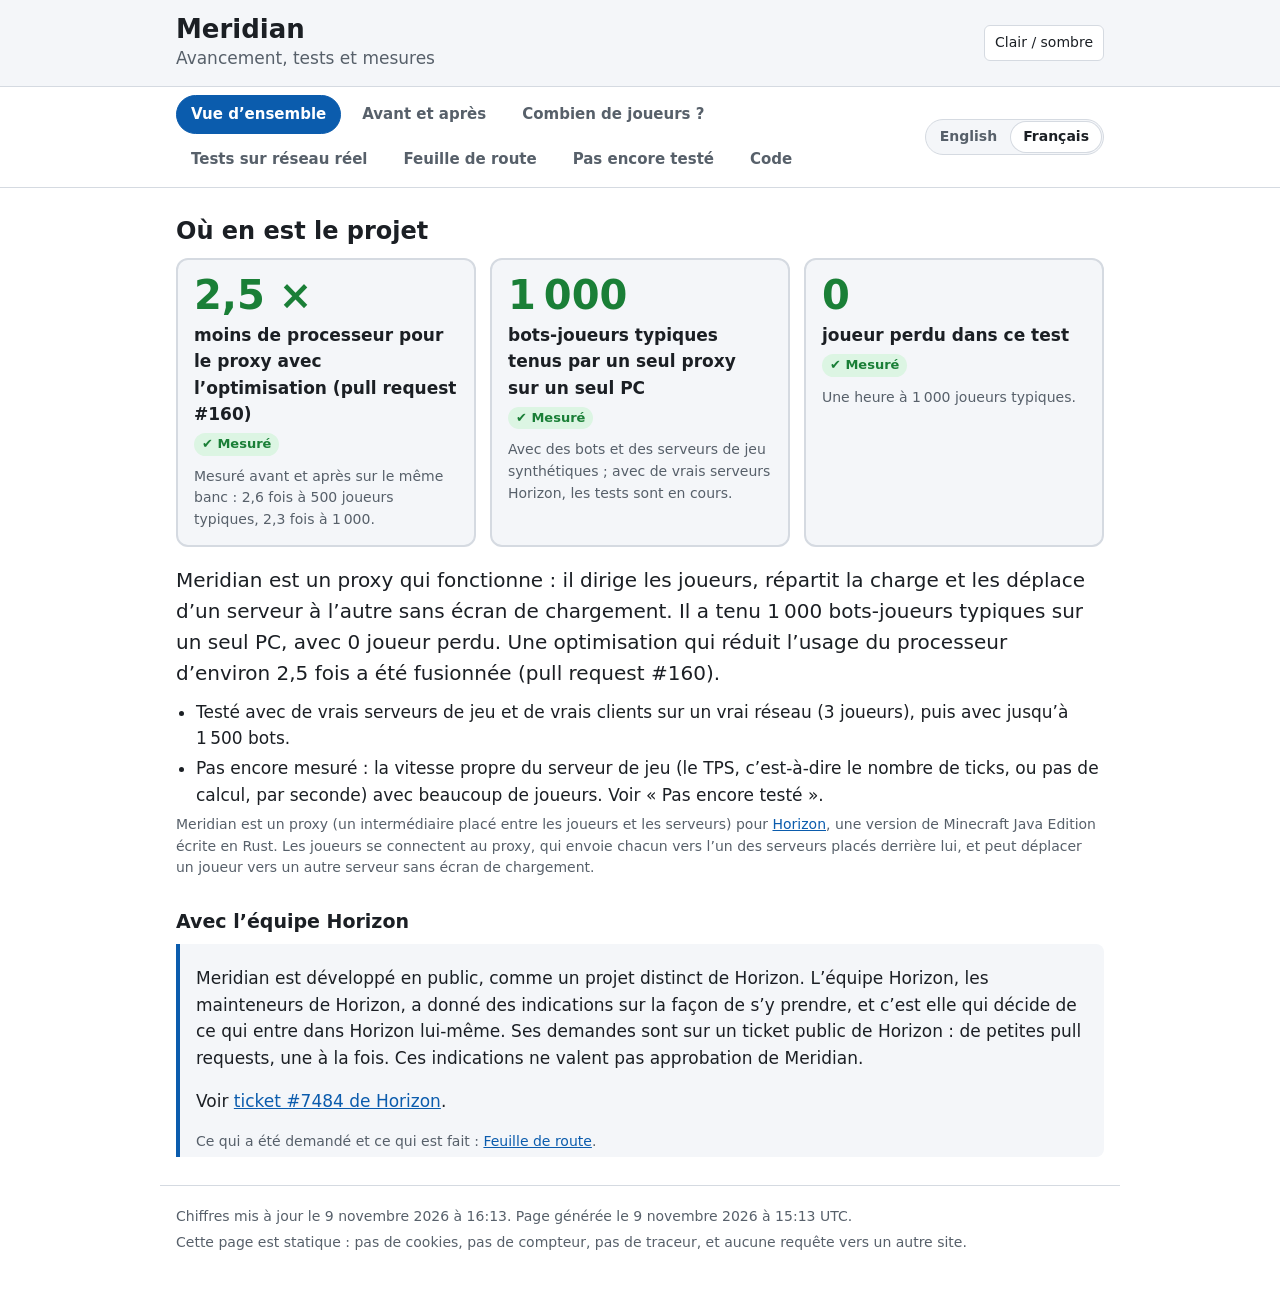
==== commit fa4d6e37: "Update the progress page: statuses" ====
--- a/fr/index.html
+++ b/fr/index.html
@@ -27,12 +27,12 @@
 <section id="compare"><h2>Avant et après l’optimisation</h2><p class="muted">Avant (branche main) (commit 57930e6) &middot; Après (les écritures d’une même lecture sont groupées) (commit c38a01e (fusionné, #160))</p><p class="lead">Avec des serveurs de jeu qui envoient ensemble les paquets d’un tick (un pas de calcul de 50 ms), comme le font les vrais serveurs, le proxy dépense maintenant environ 2,5 fois moins de processeur par paquet : 1 000 joueurs typiques demandent environ 2,6 cœurs au lieu de 6,2.</p><div class="hero"><div class="tile"><h3>Processeur pour 1 000 joueurs</h3><p class="small">sur les 8 cœurs que le proxy peut utiliser</p><div class="ba"><div class="bside"><span class="who">Avant</span><span class="bnum">6,17 cœurs</span></div><span class="arrow" aria-hidden="true">&rarr;</span><div class="aside"><span class="who">Après</span><span class="anum good">2,62 cœurs</span></div></div><p class="change">2,4 fois moins de cœurs</p><span class="badge good"><span aria-hidden="true">&#10004;</span> Mesuré</span></div><div class="tile"><h3>Coût d’un paquet</h3><p class="small">500 joueurs typiques</p><div class="ba"><div class="bside"><span class="who">Avant</span><span class="bnum">20,31 µs</span></div><span class="arrow" aria-hidden="true">&rarr;</span><div class="aside"><span class="who">Après</span><span class="anum good">7,92 µs</span></div></div><p class="change">2,6 fois moins de processeur</p><span class="badge good"><span aria-hidden="true">&#10004;</span> Mesuré</span></div><div class="tile"><h3>Les 1 % d’allers-retours les plus lents (p99)</h3><p class="small">500 joueurs typiques</p><div class="ba"><div class="bside"><span class="who">Avant</span><span class="bnum">15,09 ms</span></div><span class="arrow" aria-hidden="true">&rarr;</span><div class="aside"><span class="who">Après</span><span class="anum good">2,67 ms</span></div></div><p class="change">5,7 fois plus bas</p><span class="badge good"><span aria-hidden="true">&#10004;</span> Mesuré</span></div><div class="tile"><h3>Paquets envoyés d’un coup</h3><p class="small">à chaque joueur</p><div class="ba"><div class="bside"><span class="who">Avant</span><span class="bnum">1 paquet</span></div><span class="arrow" aria-hidden="true">&rarr;</span><div class="aside"><span class="who">Après</span><span class="anum good">12,5 à 17,1 paquets</span></div></div><p class="change">12 à 17 paquets à chaque écriture au lieu de 1</p><span class="badge good"><span aria-hidden="true">&#10004;</span> Mesuré</span></div><div class="tile"><h3>Mémoire par joueur</h3><p class="small">le prix du changement</p><div class="ba"><div class="bside"><span class="who">Avant</span><span class="bnum">524 Ko</span></div><span class="arrow" aria-hidden="true">&rarr;</span><div class="aside"><span class="who">Après</span><span class="anum good">532 Ko</span></div></div><p class="change">+1,3 % (5 % admis)</p><span class="badge good"><span aria-hidden="true">&#10004;</span> Mesuré</span></div></div><div class="verdict"><p>Rien n’est perdu pour autant : les mêmes paquets arrivent aux joueurs, aucun joueur n’a été perdu, et la mémoire par joueur reste à environ 1 % de ce qu’elle était.</p><p>Quand il n’y a rien à grouper, rien ne change. C’est mesuré sur un seul PC avec des bots et vérifié avec un vrai serveur ; c’est fusionné (pull request #160).</p></div><h3 class="sub">Chaque mesure, une par une</h3><article class="crow"><div class="crow-head"><h3>Processeur par paquet, 500 joueurs typiques</h3><span class="gain">2,6 fois moins de processeur</span></div><div class="pair"><div class="side before"><span class="chip before">Avant</span><div class="val"><strong class="big">20,31 µs</strong> <span class="badge good"><span aria-hidden="true">&#10004;</span> Mesuré</span></div><div class="bar" aria-hidden="true"><span class="fill good" style="width:100.0%"></span></div></div><div class="mid" aria-hidden="true">&rarr;</div><div class="side after"><span class="chip after">Après</span><div class="val"><strong class="big">7,92 µs</strong> <span class="badge good"><span aria-hidden="true">&#10004;</span> Mesuré</span></div><div class="bar" aria-hidden="true"><span class="fill good" style="width:39.0%"></span></div></div></div><p class="small">des serveurs qui écrivent une fois par tick (toutes les 50 ms), comme les vrais</p></article><article class="crow"><div class="crow-head"><h3>Processeur par paquet, 1 000 joueurs typiques</h3><span class="gain">2,3 fois moins de processeur</span></div><div class="pair"><div class="side before"><span class="chip before">Avant</span><div class="val"><strong class="big">19,03 µs</strong> <span class="badge good"><span aria-hidden="true">&#10004;</span> Mesuré</span></div><div class="bar" aria-hidden="true"><span class="fill good" style="width:100.0%"></span></div></div><div class="mid" aria-hidden="true">&rarr;</div><div class="side after"><span class="chip after">Après</span><div class="val"><strong class="big">8,11 µs</strong> <span class="badge good"><span aria-hidden="true">&#10004;</span> Mesuré</span></div><div class="bar" aria-hidden="true"><span class="fill good" style="width:42.6%"></span></div></div></div></article><article class="crow"><div class="crow-head"><h3>Cœurs du proxy, 1 000 joueurs typiques</h3><span class="gain">2,4 fois moins de cœurs</span></div><div class="pair"><div class="side before"><span class="chip before">Avant</span><div class="val"><strong class="big">6,17 cœurs</strong> <span class="badge warn"><span aria-hidden="true">&#9650;</span> Mesuré, à surveiller</span></div><div class="bar" aria-hidden="true"><span class="fill warn" style="width:77.1%"></span><i class="tick" style="left:100.0%"></i></div></div><div class="mid" aria-hidden="true">&rarr;</div><div class="side after"><span class="chip after">Après</span><div class="val"><strong class="big">2,62 cœurs</strong> <span class="badge good"><span aria-hidden="true">&#10004;</span> Mesuré</span></div><div class="bar" aria-hidden="true"><span class="fill good" style="width:32.8%"></span><i class="tick" style="left:100.0%"></i></div></div></div><p class="small">les 8 threads donnés au proxy : 8 cœurs (le trait sur les barres).</p></article><article class="crow"><div class="crow-head"><h3>Paquets par écriture vers les joueurs</h3><span class="gain">12 à 17 paquets à chaque écriture au lieu de 1</span></div><div class="pair"><div class="side before"><span class="chip before">Avant</span><div class="val"><strong class="big">1 paquet</strong> <span class="badge good"><span aria-hidden="true">&#10004;</span> Mesuré</span></div><div class="bar" aria-hidden="true"><span class="fill good" style="width:5.8%"></span></div></div><div class="mid" aria-hidden="true">&rarr;</div><div class="side after"><span class="chip after">Après</span><div class="val"><strong class="big">12,5 à 17,1 paquets</strong> <span class="badge good"><span aria-hidden="true">&#10004;</span> Mesuré</span></div><div class="bar" aria-hidden="true"><span class="fill good" style="width:100.0%"></span></div></div></div><p class="small">avec un vrai serveur de jeu : environ 15 (15,5 mesurés sur le premier scénario de l’essai sur réseau réel)</p></article><article class="crow"><div class="crow-head"><h3>Mémoire par joueur, 1 000 joueurs typiques</h3><span class="gain">+1,3 % (5 % admis)</span></div><div class="pair"><div class="side before"><span class="chip before">Avant</span><div class="val"><strong class="big">524 Ko</strong> <span class="badge good"><span aria-hidden="true">&#10004;</span> Mesuré</span></div><div class="bar" aria-hidden="true"><span class="fill good" style="width:98.5%"></span></div></div><div class="mid" aria-hidden="true">&rarr;</div><div class="side after"><span class="chip after">Après</span><div class="val"><strong class="big">532 Ko</strong> <span class="badge good"><span aria-hidden="true">&#10004;</span> Mesuré</span></div><div class="bar" aria-hidden="true"><span class="fill good" style="width:100.0%"></span></div></div></div><p class="small">à 500 joueurs : 514 avant, 499 après. La première version coûtait +19 % ; cela a été corrigé.</p></article><article class="crow"><div class="crow-head"><h3>Latence p99 à travers le proxy, 500 joueurs typiques</h3><span class="gain">5,7 fois plus bas</span></div><div class="pair"><div class="side before"><span class="chip before">Avant</span><div class="val"><strong class="big">15,09 ms</strong> <span class="badge good"><span aria-hidden="true">&#10004;</span> Mesuré</span></div><div class="bar" aria-hidden="true"><span class="fill good" style="width:100.0%"></span></div></div><div class="mid" aria-hidden="true">&rarr;</div><div class="side after"><span class="chip after">Après</span><div class="val"><strong class="big">2,67 ms</strong> <span class="badge good"><span aria-hidden="true">&#10004;</span> Mesuré</span></div><div class="bar" aria-hidden="true"><span class="fill good" style="width:17.7%"></span></div></div></div><p class="small">p99 : 99 allers-retours sur 100 sont plus rapides que cette valeur. Le tick du serveur, de 50 ms, fait partie de ces chiffres.</p></article><article class="crow"><div class="crow-head"><h3>Latence, 1 000 joueurs typiques</h3><span class="gain">non concluant</span></div><div class="pair"><div class="side before"><span class="chip before">Avant</span><div class="val"><strong class="big">pas de chiffre</strong> <span class="badge warn"><span aria-hidden="true">&#9650;</span> Non concluant</span></div><div class="bar empty" aria-hidden="true"></div></div><div class="mid" aria-hidden="true">&rarr;</div><div class="side after"><span class="chip after">Après</span><div class="val"><strong class="big">pas de chiffre</strong> <span class="badge warn"><span aria-hidden="true">&#9650;</span> Non concluant</span></div><div class="bar empty" aria-hidden="true"></div></div></div><p class="small">les bots tournent sur le même PC et étaient la limite</p></article><article class="crow control"><div class="crow-head"><h3>Témoin : des serveurs qui envoient chaque paquet seul <span class="tag">témoin</span></h3><span class="gain same">aucun changement</span></div><div class="pair"><div class="side before"><span class="chip before">Avant</span><div class="val"><strong class="big">24,58 µs</strong> <span class="badge good"><span aria-hidden="true">&#10004;</span> Mesuré</span></div><div class="bar" aria-hidden="true"><span class="fill good" style="width:99.4%"></span></div></div><div class="mid" aria-hidden="true">&rarr;</div><div class="side after"><span class="chip after">Après</span><div class="val"><strong class="big">24,72 µs</strong> <span class="badge good"><span aria-hidden="true">&#10004;</span> Mesuré</span></div><div class="bar" aria-hidden="true"><span class="fill good" style="width:100.0%"></span></div></div></div><p class="small">rien à grouper ici, donc rien ne doit changer : cela montre que le gain vient du seul groupement</p></article><p class="small">Une ligne <b>témoin</b> est un cas où rien ne devrait changer. Elle montre que le gain vient du seul changement.</p></section>
 <section id="players"><h2>Combien de joueurs ?</h2><p>Nous testons avec des bots qui se comportent comme des joueurs, sur un seul PC. Chaque chiffre dit à quel point nous en sommes sûrs :</p><ul class="legend"><li><span class="badge good"><span aria-hidden="true">&#10004;</span> Mesuré</span> Nous l’avons lancé et compté. Aucun joueur n’a été perdu.</li><li><span class="badge warn"><span aria-hidden="true">&#9650;</span> Non concluant</span> Nous l’avons lancé, mais le PC de test était la limite : le résultat ne dit donc rien sur le proxy.</li><li><span class="badge grey"><span aria-hidden="true">&#8776;</span> Extrapolé</span> Une estimation à partir du coût d’un joueur. Pas lancé.</li></ul><div class="cards"><article class="card"><h3>Joueurs légers</h3><p class="muted">peu de trafic : 20 petits paquets et 2 chunks (portions de carte) par seconde chacun (le profil du premier test)</p><div class="line"><div class="lead">Démontré</div><div><strong class="big">1 500 joueurs</strong> <span class="badge good"><span aria-hidden="true">&#10004;</span> Mesuré</span><div class="small">2,39 cœurs de processeur</div><div class="small">2,39 cœurs pour le proxy, avant l’optimisation (elle change peu de chose pour un trafic léger)</div></div></div><div class="line"><div class="lead">Non démontré</div><div><strong class="big">2 000 joueurs</strong> <span class="badge warn"><span aria-hidden="true">&#9650;</span> Non concluant</span><div class="small">la machine de test était la limite : le proxy lui-même avait de la marge (3,5 cœurs)</div></div></div></article><article class="card"><h3>Joueurs typiques</h3><p class="muted">restent immobiles ou marchent environ la moitié du temps ; profil construit à partir d’un vrai client (275 petits paquets et 3,5 chunks par seconde chacun)</p><div class="line"><div class="lead">Démontré</div><div><strong class="big">1 000 joueurs</strong> <span class="badge good"><span aria-hidden="true">&#10004;</span> Mesuré</span><div class="small">2,62 cœurs de processeur</div><div class="small">2,62 cœurs avec l’optimisation (commit c38a01e, fusionné dans la pull request #160) ; 6,2 cœurs avant. Sa latence n’a pas pu être jugée : les bots étaient la limite.</div></div></div></article><article class="card"><h3>Joueurs très actifs</h3><p class="muted">marchent plus de la moitié du temps (le profil de test de charge)</p><div class="line"><div class="lead">Démontré</div><div><strong class="big">500 joueurs</strong> <span class="badge good"><span aria-hidden="true">&#10004;</span> Mesuré</span><div class="small">6,4 cœurs de processeur</div><div class="small">6,40 cœurs avant l’optimisation, avec des serveurs qui écrivent chaque paquet seul ; 1 000 joueurs très actifs n’ont pas été testés</div></div></div></article></div><h3 class="sub">Ce que coûtent 1 000 joueurs typiques</h3><div class="costs"><div class="cost"><div class="cname">Processeur</div><div><strong class="big">2,62 cœurs</strong> <span class="badge good"><span aria-hidden="true">&#10004;</span> Mesuré</span><div class="bar" aria-hidden="true"><span class="fill good" style="width:32.8%"></span></div><div class="small">33 % de 8 cœurs (les 8 threads donnés au proxy sur le PC de test).</div><div class="small">6,2 cœurs avant l’optimisation ; en mode en ligne (chiffrement), environ 1,4 cœur de plus est une estimation</div></div></div><div class="cost"><div class="cname">Mémoire</div><div><strong class="big">0,53 Go</strong> <span class="badge good"><span aria-hidden="true">&#10004;</span> Mesuré</span><div class="bar" aria-hidden="true"><span class="fill good" style="width:6.6%"></span></div><div class="small">7 % de 8 Go (le VPS).</div></div></div><div class="cost"><div class="cname">Débit, dans chaque sens</div><div><strong class="big">660 Mbit/s</strong> <span class="badge bad"><span aria-hidden="true">&#10006;</span> Mesuré, au-dessus de la limite</span><div class="bar" aria-hidden="true"><span class="fill bad" style="width:100.0%"></span><i class="tick" style="left:75.8%"></i></div><div class="small">132 % de 500 Mbit/s (la ligne Internet).</div><div class="small">environ 83 Mo/s vers les joueurs, et autant des serveurs vers le proxy ; compté avant compression, donc sur le câble c’est moins</div></div></div></div><h3 class="sub">Ce que cela veut dire pour des machines plus petites</h3><ul class="plain"><li><strong>Sur une ligne de 500 Mbit/s :</strong> environ 500 à 600 joueurs typiques <span class="badge grey"><span aria-hidden="true">&#8776;</span> Extrapolé</span></li><li><strong>Sur le VPS (4 cœurs partagés) :</strong> environ 300 à 500 joueurs typiques <span class="badge grey"><span aria-hidden="true">&#8776;</span> Extrapolé</span></li></ul><h3 class="sub">Les machines</h3><div class="cards"><article class="card"><h4>Le PC de test</h4><ul class="plain"><li>Windows 11</li><li>Intel i9-14900KF : 8 cœurs rapides (2 threads chacun) + 16 cœurs économes</li><li>64 Go de mémoire</li><li>Le proxy disposait de 8 threads (4 cœurs rapides) ; les bots utilisaient les autres cœurs</li></ul></article><article class="card"><h4>Le VPS (serveur loué)</h4><ul class="plain"><li>Une machine virtuelle KVM, sous Linux (Ubuntu 26.04 LTS, noyau 7.0)</li><li>4 cœurs virtuels (1 thread chacun), présentés comme un Intel Core Processor (Haswell) à 3,0 GHz ; le modèle exact est caché par l’hébergeur</li><li>8 Go de mémoire (7,6 Gio utilisables), pas de swap (mémoire d’échange)</li><li>Disque de 75 Go, NVMe d’après l’offre de l’hébergeur (le disque virtuel ne le dit pas)</li><li>Réseau : jusqu’à environ 3 Gbit/s d’après l’offre de l’hébergeur ; non mesuré</li><li>Les cœurs sont partagés : aucun signe de gêne causée par les autres machines au repos (0,0 % de temps volé), pas testé en charge</li></ul></article><article class="card"><h4>La ligne Internet</h4><ul class="plain"><li>500 Mbit/s en réception et en envoi (annoncé)</li></ul></article></div></section>
 <section id="real"><h2>Tests sur réseau réel</h2><p>De vrais serveurs de jeu, de vrais clients de jeu, un vrai réseau entre eux. Peu de joueurs, mais pas de bots et aucun raccourci.</p><p class="muted">essai sur réseau réel (VPS + PC), 8 novembre</p><div class="rows"><div class="row"><div class="rname">Vrais joueurs dans le test</div><div><strong class="big">3 joueurs</strong> <span class="badge good"><span aria-hidden="true">&#10004;</span> Mesuré</span></div></div><div class="row"><div class="rname">Déplacements d’un serveur à l’autre, et retour</div><div><strong class="big">plus de 50 déplacements entre deux serveurs, tous réussis</strong> <span class="badge good"><span aria-hidden="true">&#10004;</span> Mesuré</span><div class="small">Durée en secondes : 1,4 à 2,1</div><div class="small">18 + 34 vus depuis les clients, 20 + 34 vus depuis le proxy.</div></div></div><div class="row"><div class="rname">Un serveur qui s’arrête avec des joueurs dessus</div><div><strong class="big">3 sur 3 déplacés ailleurs à l’arrêt du serveur B</strong> <span class="badge good"><span aria-hidden="true">&#10004;</span> Mesuré</span></div></div><div class="row"><div class="rname">Vitesse d’évacuation des joueurs</div><div><strong class="big">1,5 s par joueur, un toutes les 2 s</strong> <span class="badge good"><span aria-hidden="true">&#10004;</span> Mesuré</span></div></div><div class="row"><div class="rname">Un serveur qui s’arrête d’un coup</div><div><strong class="big">3 joueurs sur 3 ont été renvoyés vers l’autre serveur, sans retourner à l’écran-titre</strong> <span class="badge good"><span aria-hidden="true">&#10004;</span> Mesuré</span><div class="small">Durée en secondes : 0,011 à 0,123 (côté proxy)</div><div class="small">Un joueur était encore en cours de déplacement quand le serveur l’a expulsé : le correctif de cette semaine l’a rattrapé (123 ms).</div></div></div><div class="row"><div class="rname">Un serveur qui plante</div><div><strong class="big">3 joueurs sur 3 ont été renvoyés vers l’autre serveur après l’arrêt brutal du processus du serveur</strong> <span class="badge good"><span aria-hidden="true">&#10004;</span> Mesuré</span><div class="small">Durée en secondes : 0,021 à 0,025 (côté proxy), 0,9 à 1,7 vu à l’écran</div></div></div><div class="row"><div class="rname">Reconnexions rapides</div><div><strong class="big">5 reconnexions rapides sur 5 ont abouti, sans erreur</strong> <span class="badge good"><span aria-hidden="true">&#10004;</span> Mesuré</span><div class="small">Le client est revenu sous un autre nom : cela vérifie donc la reconnexion, pas les données d’un joueur qui revient.</div></div></div><div class="row"><div class="rname">Paquets groupés à chaque écriture</div><div><strong class="big">environ 15 paquets par écriture</strong> <span class="badge good"><span aria-hidden="true">&#10004;</span> Mesuré</span><div class="small">15,5 mesurés sur le premier scénario.</div></div></div><div class="row"><div class="rname">Mémoire du proxy</div><div><strong class="big">11 Mo avec 3 joueurs au repos ; 67 à 105 Mo au repos après 20 à 60 transferts</strong> <span class="badge warn"><span aria-hidden="true">&#9650;</span> Mesuré, à surveiller</span><div class="small">Un palier, pas une montée continue (elle est retombée à 91 Mo après d’autres transferts). Pas encore comparé à l’ancien proxy.</div></div></div></div><p class="small">Un vrai serveur sur le VPS, un sur le PC, 3 vrais clients, proxy final. Non testé ici : la vitesse propre du serveur de jeu (TPS, ticks par seconde) avec beaucoup de joueurs.</p><div class="rpart" id="real-load"><h3 class="part">Charge sur un vrai serveur Horizon</h3><p>Des bots, pas des personnes, et pas de réseau : 50 bots qui volent et explorent, sur un vrai serveur Horizon, le tout sur un seul PC. Les mêmes bots avec les mêmes graines, d’abord connectés directement au serveur, puis à travers le proxy.</p><p class="muted">Test L2-1, 8 novembre 2026 : 5 minutes de mise en route, puis 10 minutes mesurées.</p><p class="lead">50 joueurs sur un vrai serveur : la même vitesse avec et sans le proxy.</p><div class="tablewrap"><table class="lt"><thead><tr><th scope="col">Mesure</th><th scope="col">En direct</th><th scope="col">À travers le proxy</th></tr></thead><tbody><tr><th scope="row">Vitesse du serveur, moyenne</th><td><strong>20 TPS</strong> <span class="badge good"><span aria-hidden="true">&#10004;</span> Mesuré</span><div class="small">au plus bas 19,95</div></td><td><strong>20 TPS</strong> <span class="badge good"><span aria-hidden="true">&#10004;</span> Mesuré</span><div class="small">au plus bas 19,93</div></td></tr><tr><th scope="row">Tick du serveur, moyenne</th><td><strong>16,9 ms</strong> <span class="badge good"><span aria-hidden="true">&#10004;</span> Mesuré</span></td><td><strong>17,1 ms</strong> <span class="badge good"><span aria-hidden="true">&#10004;</span> Mesuré</span></td></tr><tr><th scope="row">Tick du serveur, 95e centile</th><td><strong>19,5 ms</strong> <span class="badge good"><span aria-hidden="true">&#10004;</span> Mesuré</span></td><td><strong>19,9 ms</strong> <span class="badge good"><span aria-hidden="true">&#10004;</span> Mesuré</span></td></tr><tr><th scope="row">Processeur du serveur</th><td><strong>0,4 cœur</strong> <span class="badge good"><span aria-hidden="true">&#10004;</span> Mesuré</span></td><td><strong>0,44 cœur</strong> <span class="badge good"><span aria-hidden="true">&#10004;</span> Mesuré</span></td></tr><tr><th scope="row">Mémoire du serveur</th><td><strong>830 à 871 Mo</strong> <span class="badge good"><span aria-hidden="true">&#10004;</span> Mesuré</span></td><td><strong>823 à 863 Mo</strong> <span class="badge good"><span aria-hidden="true">&#10004;</span> Mesuré</span></td></tr><tr><th scope="row">Chunks reçus par les bots</th><td><strong>315 766 chunks</strong> <span class="badge good"><span aria-hidden="true">&#10004;</span> Mesuré</span></td><td><strong>315 710 chunks</strong> <span class="badge good"><span aria-hidden="true">&#10004;</span> Mesuré</span></td></tr><tr><th scope="row">Données reçues par les bots</th><td><strong>3 545 Mo</strong> <span class="badge good"><span aria-hidden="true">&#10004;</span> Mesuré</span></td><td><strong>3 550 Mo</strong> <span class="badge good"><span aria-hidden="true">&#10004;</span> Mesuré</span></td></tr><tr><th scope="row">Bots perdus, sur 50</th><td><strong>0 bot</strong> <span class="badge good"><span aria-hidden="true">&#10004;</span> Mesuré</span></td><td><strong>0 bot</strong> <span class="badge good"><span aria-hidden="true">&#10004;</span> Mesuré</span></td></tr><tr><th scope="row">Processeur du proxy</th><td class="muted">&ndash;</td><td><strong>0,21 cœur</strong> <span class="badge good"><span aria-hidden="true">&#10004;</span> Mesuré</span></td></tr><tr><th scope="row">Mémoire du proxy</th><td class="muted">&ndash;</td><td><strong>92 Mo</strong> <span class="badge good"><span aria-hidden="true">&#10004;</span> Mesuré</span></td></tr></tbody></table></div><p class="honest">Un seul essai de chaque, 50 bots sur un serveur, le tout sur un seul PC (pas de réseau). Le serveur n’a pas été poussé à sa limite, et les bots volent en mode créatif : ni minage, ni construction, ni combat. La latence ajoutée n’est pas mesurée ici : le ping du serveur compte en millisecondes entières.</p></div><div class="rpart" id="real-limit"><h3 class="part">La limite d’un vrai serveur Horizon</h3><p>Les mêmes bots, plus nombreux sur un seul serveur, à travers le proxy : à partir de quand le serveur ne tient-il plus son rythme de 20 ticks par seconde (un tick dispose de 50 ms) ?</p><p class="muted">Test L2-1b, 8 novembre 2026 : 75, 100 et 125 bots sur un vrai serveur, à travers le proxy, 10 minutes mesurées pour chacun (50, c’est le test L2-1).</p><p class="lead">Un vrai serveur tient environ 100 joueurs sans peine sur ce PC, et environ 125 à sa limite : 1 000 joueurs demandent 10 à 12 serveurs, et non 20.</p><div class="tablewrap"><table class="lt"><thead><tr><th scope="col">Mesure</th><th scope="col">50 joueurs</th><th scope="col">75 joueurs</th><th scope="col">100 joueurs</th><th scope="col">125 joueurs</th></tr></thead><tbody><tr><th scope="row">Vitesse du serveur, moyenne</th><td><strong>20 TPS</strong> <span class="badge good"><span aria-hidden="true">&#10004;</span> Mesuré</span></td><td><strong>20 TPS</strong> <span class="badge good"><span aria-hidden="true">&#10004;</span> Mesuré</span></td><td><strong>20 TPS</strong> <span class="badge good"><span aria-hidden="true">&#10004;</span> Mesuré</span></td><td><strong>20 TPS</strong> <span class="badge good"><span aria-hidden="true">&#10004;</span> Mesuré</span></td></tr><tr><th scope="row">Vitesse du serveur, seconde la plus basse</th><td><strong>19,93 TPS</strong> <span class="badge good"><span aria-hidden="true">&#10004;</span> Mesuré</span></td><td><strong>16,6 TPS</strong> <span class="badge good"><span aria-hidden="true">&#10004;</span> Mesuré</span></td><td><strong>19,56 TPS</strong> <span class="badge good"><span aria-hidden="true">&#10004;</span> Mesuré</span></td><td><strong>18,36 TPS</strong> <span class="badge good"><span aria-hidden="true">&#10004;</span> Mesuré</span></td></tr><tr><th scope="row">Tick du serveur, moyenne</th><td><strong>17,1 ms</strong> <span class="badge good"><span aria-hidden="true">&#10004;</span> Mesuré</span></td><td><strong>20,6 ms</strong> <span class="badge good"><span aria-hidden="true">&#10004;</span> Mesuré</span></td><td><strong>29,4 ms</strong> <span class="badge good"><span aria-hidden="true">&#10004;</span> Mesuré</span></td><td><strong>41,1 ms</strong> <span class="badge warn"><span aria-hidden="true">&#9650;</span> Mesuré, à surveiller</span></td></tr><tr><th scope="row">Tick du serveur, 95e centile</th><td><strong>19,9 ms</strong> <span class="badge good"><span aria-hidden="true">&#10004;</span> Mesuré</span></td><td><strong>23 ms</strong> <span class="badge good"><span aria-hidden="true">&#10004;</span> Mesuré</span></td><td><strong>33,5 ms</strong> <span class="badge good"><span aria-hidden="true">&#10004;</span> Mesuré</span></td><td><strong>47,2 ms</strong> <span class="badge warn"><span aria-hidden="true">&#9650;</span> Mesuré, à surveiller</span></td></tr><tr><th scope="row">Processeur du serveur</th><td><strong>0,44 cœur</strong> <span class="badge good"><span aria-hidden="true">&#10004;</span> Mesuré</span></td><td><strong>0,48 cœur</strong> <span class="badge good"><span aria-hidden="true">&#10004;</span> Mesuré</span></td><td><strong>0,71 cœur</strong> <span class="badge good"><span aria-hidden="true">&#10004;</span> Mesuré</span></td><td><strong>0,97 cœur</strong> <span class="badge good"><span aria-hidden="true">&#10004;</span> Mesuré</span></td></tr><tr><th scope="row">Mémoire du serveur</th><td><strong>823 Mo</strong> <span class="badge good"><span aria-hidden="true">&#10004;</span> Mesuré</span></td><td><strong>908 Mo</strong> <span class="badge good"><span aria-hidden="true">&#10004;</span> Mesuré</span></td><td><strong>1 017 Mo</strong> <span class="badge good"><span aria-hidden="true">&#10004;</span> Mesuré</span></td><td><strong>1 060 Mo</strong> <span class="badge good"><span aria-hidden="true">&#10004;</span> Mesuré</span></td></tr><tr><th scope="row">Processeur du proxy</th><td><strong>0,21 cœur</strong> <span class="badge good"><span aria-hidden="true">&#10004;</span> Mesuré</span></td><td><strong>0,31 cœur</strong> <span class="badge good"><span aria-hidden="true">&#10004;</span> Mesuré</span></td><td><strong>0,44 cœur</strong> <span class="badge good"><span aria-hidden="true">&#10004;</span> Mesuré</span></td><td><strong>0,65 cœur</strong> <span class="badge good"><span aria-hidden="true">&#10004;</span> Mesuré</span></td></tr><tr><th scope="row">Mémoire du proxy</th><td><strong>92 Mo</strong> <span class="badge good"><span aria-hidden="true">&#10004;</span> Mesuré</span></td><td><strong>139 Mo</strong> <span class="badge good"><span aria-hidden="true">&#10004;</span> Mesuré</span></td><td><strong>188 Mo</strong> <span class="badge good"><span aria-hidden="true">&#10004;</span> Mesuré</span></td><td><strong>252 Mo</strong> <span class="badge good"><span aria-hidden="true">&#10004;</span> Mesuré</span></td></tr><tr><th scope="row">Bots perdus</th><td><strong>0 bot</strong> <span class="badge good"><span aria-hidden="true">&#10004;</span> Mesuré</span></td><td><strong>0 bot</strong> <span class="badge good"><span aria-hidden="true">&#10004;</span> Mesuré</span></td><td><strong>0 bot</strong> <span class="badge good"><span aria-hidden="true">&#10004;</span> Mesuré</span></td><td><strong>0 bot</strong> <span class="badge good"><span aria-hidden="true">&#10004;</span> Mesuré</span></td></tr></tbody></table></div><p class="honest">Un seul essai par taille, sur un seul PC, les bots en mode créatif. D’autres programmes tournaient sur le PC pendant certaines fenêtres, surtout celle à 125 joueurs : la limite est donc le chiffre le moins propre, et un nouvel essai au calme la fixerait. La part d’un cœur par joueur que prend le proxy est plus élevée avec de vrais serveurs (environ 0,4 à 0,5 % d’un cœur) qu’avec des serveurs synthétiques.</p></div></section>
-<section id="roadmap"><h2>Feuille de route</h2><p class="lead">Ce qui est fait et validé, ce qui est en cours et ce qui est prévu.</p><p class="small">Une tâche n’est marquée « faite » que lorsqu’elle est terminée et validée (fusionnée et vérifiée), avec une preuve publique et sa date.</p><p class="legend4">Chaque tâche passe par quatre états : <span class="badge pill grey"><span aria-hidden="true">&#9675;</span> Prévu</span> <span class="badge pill warn"><span aria-hidden="true">&#9680;</span> En cours</span> <span class="badge pill test"><span aria-hidden="true">&#9673;</span> En test</span> <span class="badge pill good"><span aria-hidden="true">&#10004;</span> Fait</span></p><p class="inpanel"><a href="#horizon">Avec l’équipe Horizon</a> &middot; <a href="#plan">La feuille de route de Meridian</a></p><div class="rpart" id="horizon"><h3 class="part">Avec l’équipe Horizon</h3><div class="rblock" id="requested"><h4 class="sub">Demandé par l’équipe Horizon et validé</h4><p class="small">Une demande est validée quand sa pull request est fusionnée dans Horizon.</p><div class="ritems"><article class="ritem done" id="transfer-stack"><div class="rhead"><span class="badge pill good"><span aria-hidden="true">&#10004;</span> Fait</span><h5>Le transfert sans coupure, en une pile de pull requests</h5></div><p>Un joueur passe d’un serveur Horizon à un autre sans écran de chargement. La pile de sept pull requests a été relue et fusionnée par l’équipe Horizon entre le 4 et le 5 novembre.</p><p class="small proofs">Preuves : <a href="https://github.com/horizon-rust/horizon/pull/8693">pull request #8693 de Horizon</a>, <a href="https://github.com/horizon-rust/horizon/pull/8700">pull request #8700 de Horizon</a>, <a href="https://github.com/horizon-rust/horizon/pull/8709">pull request #8709 de Horizon</a>, <a href="https://github.com/horizon-rust/horizon/pull/8716">pull request #8716 de Horizon</a>, <a href="https://github.com/horizon-rust/horizon/pull/8730">pull request #8730 de Horizon</a>, <a href="https://github.com/horizon-rust/horizon/pull/8735">pull request #8735 de Horizon</a>, <a href="https://github.com/horizon-rust/horizon/pull/8742">pull request #8742 de Horizon</a> &middot; validé le 5 novembre 2026</p></article><article class="ritem done" id="transfer-status"><div class="rhead"><span class="badge pill good"><span aria-hidden="true">&#10004;</span> Fait</span><h5>Un serveur donne son état au proxy (transfer-status)</h5></div><p>Un serveur Horizon indique à un proxy combien de joueurs il a et s’il en accepte d’autres, avant qu’on lui en envoie.</p><p class="small proofs">Preuve : <a href="https://github.com/horizon-rust/horizon/pull/10527">pull request #10527 de Horizon</a> &middot; validé le 6 novembre 2026</p></article><article class="ritem done" id="transfer-refuse"><div class="rhead"><span class="badge pill good"><span aria-hidden="true">&#10004;</span> Fait</span><h5>Pas de déplacement vers un serveur plein ou en arrêt</h5></div><p>Un serveur Horizon refuse un joueur qu’on lui envoie quand il est plein ou en train de s’arrêter, et le joueur reste où il était.</p><p class="small proofs">Preuve : <a href="https://github.com/horizon-rust/horizon/pull/11428">pull request #11428 de Horizon</a> &middot; validé le 7 novembre 2026</p></article><article class="ritem done" id="stop-wait"><div class="rhead"><span class="badge pill good"><span aria-hidden="true">&#10004;</span> Fait</span><h5>Un serveur qui s’arrête attend le proxy</h5></div><p>Avant de s’arrêter, un serveur Horizon laisse quelques secondes à un proxy pour déplacer ses joueurs vers un autre serveur.</p><p class="small proofs">Preuve : <a href="https://github.com/horizon-rust/horizon/pull/11713">pull request #11713 de Horizon</a> &middot; validé le 8 novembre 2026</p></article><article class="ritem done" id="riders"><div class="rhead"><span class="badge pill good"><span aria-hidden="true">&#10004;</span> Fait</span><h5>Les passagers tournent comme dans le jeu original</h5></div><p>Une correction dans Horizon pour les joueurs sur une monture ou un véhicule, fusionnée par l’équipe Horizon.</p><p class="small proofs">Preuve : <a href="https://github.com/horizon-rust/horizon/pull/12260">pull request #12260 de Horizon</a> &middot; validé le 8 novembre 2026</p></article><article class="ritem done" id="recipe-book"><div class="rhead"><span class="badge pill good"><span aria-hidden="true">&#10004;</span> Fait</span><h5>Le livre de recettes sur un serveur Paper</h5></div><p>Le livre de recettes de Horizon prend les entrées que le serveur envoie, et marche donc sur un serveur Paper. Fusionné par l’équipe Horizon le 8 novembre.</p><p class="small proofs">Preuve : <a href="https://github.com/horizon-rust/horizon/pull/12496">pull request #12496 de Horizon</a> &middot; validé le 8 novembre 2026</p></article></div></div><div class="rblock" id="answered"><h4 class="sub">Fait de notre côté, en attente de la réponse de l’équipe</h4><p class="small">Ce que l’équipe Horizon a demandé sur le ticket, fait et vérifié par nous ; sa réponse reste à venir.</p><div class="ritems"><article class="ritem done" id="e2e-main"><div class="rhead"><span class="badge pill good"><span aria-hidden="true">&#10004;</span> Fait</span><h5>Le test de passage de relais sur la branche principale de Horizon</h5></div><p>Le test de bout en bout du déplacement d’un joueur entre deux serveurs Horizon, lancé sur la branche principale de Horizon comme demandé : 31 vérifications sur 31, à 3 essais sur 3.</p><p class="small proofs">Preuve : <a href="https://github.com/horizon-rust/horizon/issues/7484#issuecomment-6679467068">les résultats, publiés sur le ticket</a> &middot; validé le 6 novembre 2026</p></article><article class="ritem done" id="real-network-runs"><div class="rhead"><span class="badge pill good"><span aria-hidden="true">&#10004;</span> Fait</span><h5>Des tests sur un vrai réseau, deux fois</h5></div><p>De vrais serveurs Horizon, de vrais clients de jeu et un vrai réseau, les 6 et 7 novembre ; les résultats sont publiés sur le ticket.</p><p class="small proofs">Preuves : <a href="https://github.com/horizon-rust/horizon/issues/7484#issuecomment-6694236033">l’essai du 6 novembre</a>, <a href="https://github.com/horizon-rust/horizon/issues/7484#issuecomment-6708112369">l’essai du 7 novembre</a>, <a href="https://github.com/Akirabane/Meridian/blob/main/docs/REAL-NETWORK-RUN.md">les essais, en détail</a> &middot; validé le 7 novembre 2026</p></article><article class="ritem done" id="extension-point"><div class="rhead"><span class="badge pill good"><span aria-hidden="true">&#10004;</span> Fait</span><h5>Un point d’extension, et les opérateurs des serveurs</h5></div><p>Meridian demande à une extension si un joueur peut se connecter, où il va et quelles commandes il peut utiliser, et il lit les opérateurs des serveurs.</p><p class="small proofs">Preuves : <a href="https://github.com/Akirabane/Meridian/pull/137">pull request #137</a>, <a href="https://github.com/Akirabane/Meridian/pull/144">pull request #144</a>, <a href="https://github.com/Akirabane/Meridian/pull/145">pull request #145</a>, <a href="https://github.com/Akirabane/Meridian/pull/120">pull request #120</a> &middot; validé le 7 novembre 2026</p></article><article class="ritem done" id="news-issue"><div class="rhead"><span class="badge pill good"><span aria-hidden="true">&#10004;</span> Fait</span><h5>Un ticket public pour les nouvelles du proxy</h5></div><p>Les nouvelles de Meridian vont sur un ticket de son propre dépôt, comme demandé, et plus sur celui de Horizon.</p><p class="small proofs">Preuve : <a href="https://github.com/Akirabane/Meridian/issues/117">ticket #117</a> &middot; validé le 6 novembre 2026</p></article></div></div><div class="rblock" id="in-review"><h4 class="sub">En attente de la relecture de l’équipe Horizon</h4><p class="small">Notre pull request ouverte dans Horizon, s’il y en a une : une à la fois, comme demandé.</p><div class="ritems"><p class="muted">Aucune pour l’instant : pas de pull request de notre part en attente.</p></div></div><div class="rblock" id="ahead"><h4 class="sub">Le travail que nous avançons en attendant</h4><p class="small">Du travail du côté de Meridian, qui ne demande rien à Horizon. Chaque élément est dans la feuille de route plus bas.</p><div class="ritems"><article class="ritem see in-progress"><div class="rhead"><span class="badge pill warn"><span aria-hidden="true">&#9680;</span> En cours</span><h5><a href="#load-real-servers">Tests de charge avec de vrais serveurs Horizon</a></h5></div><p class="small">Détails dans la feuille de route plus bas.</p></article><article class="ritem see done"><div class="rhead"><span class="badge pill good"><span aria-hidden="true">&#10004;</span> Fait</span><h5><a href="#extension-orders">Les ordres des extensions</a></h5></div><p class="small">Détails dans la feuille de route plus bas.</p></article><article class="ritem see done"><div class="rhead"><span class="badge pill good"><span aria-hidden="true">&#10004;</span> Fait</span><h5><a href="#extension-events">Les événements pour les extensions</a></h5></div><p class="small">Détails dans la feuille de route plus bas.</p></article><article class="ritem see in-progress"><div class="rhead"><span class="badge pill warn"><span aria-hidden="true">&#9680;</span> En cours</span><h5><a href="#reuse-compressor">Moins de temps processeur pour la compression (une deuxième optimisation)</a></h5></div><p class="small">Détails dans la feuille de route plus bas.</p></article><article class="ritem see done"><div class="rhead"><span class="badge pill good"><span aria-hidden="true">&#10004;</span> Fait</span><h5><a href="#public-page">Cette page publique d’avancement</a></h5></div><p class="small">Détails dans la feuille de route plus bas.</p></article><article class="ritem in-progress" id="triage-11678"><div class="rhead"><span class="badge pill warn"><span aria-hidden="true">&#9680;</span> En cours</span><h5>Un rapport de plantage de Horizon, examiné</h5></div><p>Un plantage de Horizon en quittant un serveur ou un monde : nous avons lu le journal joint, et nous attendons la réponse de la personne qui l’a signalé.</p><p class="small proofs">Lien : <a href="https://github.com/horizon-rust/horizon/issues/11678">ticket #11678 de Horizon</a></p></article><article class="ritem testing" id="horizon-cmd-stopped"><div class="rhead"><span class="badge pill test"><span aria-hidden="true">&#9673;</span> En test</span><h5>Une correction du serveur de Horizon : une commande envoyée à un jeu arrêté</h5></div><p>Une correction du serveur de Horizon pour sa commande cmd quand le jeu est arrêté. Écrite et testée de notre côté ; sa pull request viendra, une à la fois comme demandé.</p></article></div></div></div><div class="rpart" id="plan"><h3 class="part">La feuille de route de Meridian</h3><div class="progress"><strong class="big">Validés : 10 sur 17</strong><div class="bar" aria-hidden="true"><span class="fill good" style="width:58.8%"></span></div></div><h4 class="sub"><span class="badge pill good"><span aria-hidden="true">&#10004;</span> Fait</span> Fait (validé)</h4><div class="ritems"><article class="ritem done" id="relay-batch"><div class="rhead"><span class="badge pill good"><span aria-hidden="true">&#10004;</span> Fait</span><h5>Moins d’écritures vers chaque joueur</h5></div><p>Le proxy envoie maintenant les paquets d’un serveur à un joueur en une seule écriture au lieu d’une par paquet : environ 2,5 fois moins de processeur, mesuré avant et après, puis testé sur un vrai réseau.</p><p class="small proofs">Preuves : <a href="https://github.com/Akirabane/Meridian/pull/160">pull request #160</a>, <a href="https://github.com/Akirabane/Meridian/blob/main/docs/LOAD-1000.md">les mesures, avant et après</a> &middot; validé le 8 novembre 2026</p></article><article class="ritem done" id="health-fixes"><div class="rhead"><span class="badge pill good"><span aria-hidden="true">&#10004;</span> Fait</span><h5>Trois corrections : le contrôle de santé, les évacuations, les documents</h5></div><p>La page des métriques et le contrôle de santé répondent tout de suite, le résumé d’une évacuation compte chaque joueur, et les documents disent ce que change l’attente avant l’arrêt de Horizon.</p><p class="small proofs">Preuves : <a href="https://github.com/Akirabane/Meridian/pull/151">pull request #151</a>, <a href="https://github.com/Akirabane/Meridian/pull/152">pull request #152</a>, <a href="https://github.com/Akirabane/Meridian/pull/154">pull request #154</a> &middot; validé le 8 novembre 2026</p></article><article class="ritem done" id="extension-commands"><div class="rhead"><span class="badge pill good"><span aria-hidden="true">&#10004;</span> Fait</span><h5>Les commandes propres des extensions</h5></div><p>Une extension peut déclarer ses propres commandes, comme /party : le proxy les prend, l’extension répond au joueur, et le serveur de jeu ne les voit jamais.</p><p class="small proofs">Preuves : <a href="https://github.com/Akirabane/Meridian/pull/153">pull request #153</a>, <a href="https://github.com/Akirabane/Meridian/pull/156">pull request #156</a>, <a href="https://github.com/Akirabane/Meridian/pull/158">pull request #158</a>, <a href="https://github.com/Akirabane/Meridian/pull/159">pull request #159</a> &middot; validé le 8 novembre 2026</p></article><article class="ritem done" id="real-network"><div class="rhead"><span class="badge pill good"><span aria-hidden="true">&#10004;</span> Fait</span><h5>Un test sur un vrai réseau avec de vrais serveurs et clients</h5></div><p>De vrais serveurs Horizon, trois vrais clients de jeu et un vrai réseau : des déplacements entre serveurs avec l’inventaire conservé, un serveur qui s’arrête avec des joueurs dessus, et un serveur qui plante, ses joueurs repliés sur l’autre.</p><p class="small proofs">Preuves : <a href="https://github.com/Akirabane/Meridian/blob/main/docs/LOAD-1000.md#on-a-real-network-8-november">le test sur un vrai réseau, 8 novembre</a>, <a href="https://github.com/Akirabane/Meridian/pull/161">pull request #161</a> &middot; validé le 8 novembre 2026</p></article><article class="ritem done" id="public-page"><div class="rhead"><span class="badge pill good"><span aria-hidden="true">&#10004;</span> Fait</span><h5>Cette page publique d’avancement</h5></div><p>Une page publique qui montre ce qui a été mesuré et ce qui ne l’a pas été, en anglais et en français.</p><p class="small proofs">Preuve : <a href="#overview">la page d’avancement</a> &middot; validé le 8 novembre 2026</p></article><article class="ritem done" id="extension-orders"><div class="rhead"><span class="badge pill good"><span aria-hidden="true">&#10004;</span> Fait</span><h5>Les ordres des extensions</h5></div><p>Une extension peut demander des choses au proxy : lire les joueurs, envoyer un message, déplacer ou expulser un joueur, vider ou recharger un serveur, et lancer une ligne de la console du proxy.</p><p class="small">Étapes validées : 8 sur 8</p><ol class="steps"><li><span class="badge pill good"><span aria-hidden="true">&#10004;</span> Fait</span> <span>Le répartiteur d’ordres, avec une limite d’ordres par seconde</span><span class="small"> Preuves : <a href="https://github.com/Akirabane/Meridian/pull/163">pull request #163</a>, <a href="https://github.com/Akirabane/Meridian/pull/164">pull request #164</a> &middot; validé le 8 novembre 2026</span></li><li><span class="badge pill good"><span aria-hidden="true">&#10004;</span> Fait</span> <span>Le côté client dans le kit des extensions (SDK)</span><span class="small"> Preuve : <a href="https://github.com/Akirabane/Meridian/pull/166">pull request #166</a> &middot; validé le 8 novembre 2026</span></li><li><span class="badge pill good"><span aria-hidden="true">&#10004;</span> Fait</span> <span>Lire les joueurs et les serveurs</span><span class="small"> Preuve : <a href="https://github.com/Akirabane/Meridian/pull/167">pull request #167</a> &middot; validé le 8 novembre 2026</span></li><li><span class="badge pill good"><span aria-hidden="true">&#10004;</span> Fait</span> <span>Envoyer un message</span><span class="small"> Preuve : <a href="https://github.com/Akirabane/Meridian/pull/168">pull request #168</a> &middot; validé le 8 novembre 2026</span></li><li><span class="badge pill good"><span aria-hidden="true">&#10004;</span> Fait</span> <span>Déplacer des joueurs</span><span class="small"> Preuve : <a href="https://github.com/Akirabane/Meridian/pull/170">pull request #170</a> &middot; validé le 8 novembre 2026</span></li><li><span class="badge pill good"><span aria-hidden="true">&#10004;</span> Fait</span> <span>Expulser un joueur</span><span class="small"> Preuve : <a href="https://github.com/Akirabane/Meridian/pull/171">pull request #171</a> &middot; validé le 8 novembre 2026</span></li><li><span class="badge pill good"><span aria-hidden="true">&#10004;</span> Fait</span> <span>Vider ou recharger un serveur</span><span class="small"> Preuve : <a href="https://github.com/Akirabane/Meridian/pull/172">pull request #172</a> &middot; validé le 8 novembre 2026</span></li><li><span class="badge pill good"><span aria-hidden="true">&#10004;</span> Fait</span> <span>La console du proxy, en dernier</span><span class="small"> Preuve : <a href="https://github.com/Akirabane/Meridian/pull/173">pull request #173</a> &middot; validé le 8 novembre 2026</span></li></ol><p class="small proofs">validé le 8 novembre 2026</p></article><article class="ritem done" id="extension-events"><div class="rhead"><span class="badge pill good"><span aria-hidden="true">&#10004;</span> Fait</span><h5>Les événements pour les extensions</h5></div><p>Le proxy dira aux extensions ce qui se passe, par exemple un joueur qui arrive ou qui part, en trois pull requests.</p><p class="small">Étapes validées : 3 sur 3</p><ol class="steps"><li><span class="badge pill good"><span aria-hidden="true">&#10004;</span> Fait</span> <span>Le bus d’événements, et les joueurs qui arrivent ou qui partent</span><span class="small"> Preuve : <a href="https://github.com/Akirabane/Meridian/pull/174">pull request #174</a> &middot; validé le 8 novembre 2026</span></li><li><span class="badge pill good"><span aria-hidden="true">&#10004;</span> Fait</span> <span>Les joueurs déplacés vers un autre serveur, ou après un serveur perdu</span><span class="small"> Preuve : <a href="https://github.com/Akirabane/Meridian/pull/178">pull request #178</a> &middot; validé le 9 novembre 2026</span></li><li><span class="badge pill good"><span aria-hidden="true">&#10004;</span> Fait</span> <span>Les serveurs qui s’allument ou s’éteignent, et la file d’attente</span><span class="small"> Preuve : <a href="https://github.com/Akirabane/Meridian/pull/180">pull request #180</a> &middot; validé le 9 novembre 2026</span></li></ol><p class="small proofs">validé le 9 novembre 2026</p></article><article class="ritem done" id="extension-e2e"><div class="rhead"><span class="badge pill good"><span aria-hidden="true">&#10004;</span> Fait</span><h5>Les commandes d’extension testées de bout en bout</h5></div><p>Un vrai client de jeu tape la commande d&#x27;une extension à travers le proxy ; le test vérifie que le serveur ne l&#x27;a jamais vue, y compris quand l&#x27;extension est arrêtée puis revient. Un test automatique le fait à chaque construction, et un essai avec de vrais programmes est publié avec sa méthode et ses résultats.</p><p class="small proofs">Preuves : <a href="https://github.com/Akirabane/Meridian/pull/188">pull request #188</a>, <a href="https://github.com/Akirabane/Meridian/pull/189">pull request #189</a> &middot; validé le 9 novembre 2026</p></article><article class="ritem done" id="accept-transfers"><div class="rhead"><span class="badge pill good"><span aria-hidden="true">&#10004;</span> Fait</span><h5>Les joueurs envoyés par un autre serveur (transferts du jeu)</h5></div><p>Le proxy peut recevoir les joueurs qu’un serveur envoie avec le /transfer du jeu : un lobby peut ainsi les envoyer vers d’autres mondes qui ne partagent pas leur inventaire.</p><p class="small">Étapes validées : 2 sur 2</p><ol class="steps"><li><span class="badge pill good"><span aria-hidden="true">&#10004;</span> Fait</span> <span>Dans le code du proxy</span><span class="small"> Preuves : <a href="https://github.com/Akirabane/Meridian/pull/176">pull request #176</a>, <a href="https://github.com/Akirabane/Meridian/pull/177">pull request #177</a> &middot; validé le 8 novembre 2026</span></li><li><span class="badge pill good"><span aria-hidden="true">&#10004;</span> Fait</span> <span>Sur le proxy public, avec les serveurs lobby, survie et hardcore</span><span class="small"> Preuve : <a href="https://github.com/Akirabane/Meridian/pull/186">pull request #186</a> &middot; validé le 9 novembre 2026</span><div class="small">En service sur le proxy public depuis le 9 novembre 2026, avec les serveurs lobby, survie et hardcore ; un trajet du lobby vers la survie, retour au lobby, puis vers le hardcore a été vérifié dans les journaux.</div></li></ol><p class="small proofs">validé le 9 novembre 2026</p></article><article class="ritem done" id="changelog"><div class="rhead"><span class="badge pill good"><span aria-hidden="true">&#10004;</span> Fait</span><h5>Un journal des changements pour qui fait tourner le proxy</h5></div><p>Une page qui dit, du plus récent au plus ancien, ce que chaque changement veut dire pour qui fait tourner le proxy : les nouveaux réglages, ce qu&#x27;il faut retirer du fichier avant de revenir à un proxy plus ancien, et ce qui a changé pour les joueurs et les extensions.</p><p class="small proofs">Preuve : <a href="https://github.com/Akirabane/Meridian/pull/191">pull request #191</a> &middot; validé le 9 novembre 2026</p></article></div><h4 class="sub"><span class="badge pill test"><span aria-hidden="true">&#9673;</span> En test</span> <span class="badge pill warn"><span aria-hidden="true">&#9680;</span> En cours</span> En cours ou en test</h4><div class="ritems"><article class="ritem in-progress" id="load-real-servers"><div class="rhead"><span class="badge pill warn"><span aria-hidden="true">&#9680;</span> En cours</span><h5>Tests de charge avec de vrais serveurs Horizon</h5></div><p>Des bots qui se comportent comme des joueurs, sur de vrais serveurs Horizon derrière le proxy : 50 joueurs d’abord, puis 250, 500, et 1 000 sur un seul PC.</p><p class="small">Étapes validées : 5 sur 7</p><ol class="steps"><li><span class="badge pill good"><span aria-hidden="true">&#10004;</span> Fait</span> <span>50 joueurs sur un vrai serveur : même vitesse avec et sans le proxy</span><span class="small"> Preuve : <a href="#real-load">test L2-1, 8 novembre : les mesures</a> &middot; validé le 8 novembre 2026</span></li><li><span class="badge pill good"><span aria-hidden="true">&#10004;</span> Fait</span> <span>La limite d’un vrai serveur : environ 100 à 125 joueurs</span><span class="small"> Preuve : <a href="#real-limit">test L2-1b, 8 novembre : les mesures</a> &middot; validé le 8 novembre 2026</span></li><li><span class="badge pill good"><span aria-hidden="true">&#10004;</span> Fait</span> <span>Des sondes qui chronomètrent ce que le proxy ajoute à un aller-retour, sans modifier Horizon</span><span class="small"> Preuve : <a href="https://github.com/Akirabane/Meridian/pull/165">pull request #165</a> &middot; validé le 8 novembre 2026</span></li><li><span class="badge pill good"><span aria-hidden="true">&#10004;</span> Fait</span> <span>250 joueurs sur 3 serveurs, sur un seul PC</span><span class="small"> Preuve : <a href="https://github.com/Akirabane/Meridian/pull/187">pull request #187</a> &middot; validé le 9 novembre 2026</span><div class="small">Une exécution, valide : chaque serveur a tenu 20 ticks par seconde, et aucun joueur n&#x27;a été perdu.</div></li><li><span class="badge pill good"><span aria-hidden="true">&#10004;</span> Fait</span> <span>500 joueurs sur 5 à 6 serveurs, sur un seul PC</span><span class="small"> Preuve : <a href="https://github.com/Akirabane/Meridian/pull/187">pull request #187</a> &middot; validé le 9 novembre 2026</span><div class="small">Une exécution, valide, sur 6 serveurs : chaque serveur a tenu 20 ticks par seconde, et aucun joueur n&#x27;a été perdu.</div></li><li><span class="badge pill warn"><span aria-hidden="true">&#9680;</span> En cours</span> <span>750, puis 1 000 joueurs sur 8 à 12 serveurs, sur un seul PC</span><div class="small">750 joueurs sur 9 serveurs n&#x27;ont pas tenu sur ce PC : les serveurs ont manqué de temps processeur, une limite de la machine et non du proxy. 1 000 joueurs pas encore lancés.</div></li><li><span class="badge pill grey"><span aria-hidden="true">&#9675;</span> Prévu</span> <span>250, puis 500 joueurs sur le vrai réseau</span></li></ol></article><article class="ritem in-progress" id="reuse-compressor"><div class="rhead"><span class="badge pill warn"><span aria-hidden="true">&#9680;</span> En cours</span><h5>Moins de temps processeur pour la compression (une deuxième optimisation)</h5></div><p>La compression vers les joueurs prend environ 41 % du temps processeur du proxy avec 100 joueurs (une mesure par réglage ; les 4 % vers les serveurs ne se distinguent pas de 0). Un groupe de compresseurs partagés a été essayé : écart mesuré d’environ 1,7 %, sous les 3 % fixés avant le test : pas adopté. Un niveau de compression plus bas est maintenant un réglage : au niveau 4, avec 100 joueurs sur un vrai serveur, 11,8 % de temps processeur en moins pour 1,5 à 1,7 % d’octets en plus. Mesuré avec des bots sur une machine ; niveau 3 et 500 joueurs non mesurés ; défaut inchangé : 6.</p><p class="small">Étapes validées : 2 sur 4</p><ol class="steps"><li><span class="badge pill good"><span aria-hidden="true">&#10004;</span> Fait</span> <span>Mesurer la part de la compression avec de vrais serveurs (3 réglages à 100 joueurs)</span><span class="small"> Preuve : <a href="https://github.com/Akirabane/Meridian/pull/179">pull request #179</a> &middot; validé le 9 novembre 2026</span></li><li><span class="badge pill grey"><span aria-hidden="true">&#9675;</span> Prévu</span> <span>Réutiliser le compresseur : essayé à 100 joueurs, effet non montré</span></li><li><span class="badge pill good"><span aria-hidden="true">&#10004;</span> Fait</span> <span>Un niveau de compression plus bas vers les joueurs, mesuré en processeur et en bande passante</span><span class="small"> Preuves : <a href="https://github.com/Akirabane/Meridian/pull/179">pull request #179</a>, <a href="https://github.com/Akirabane/Meridian/pull/181">pull request #181</a> &middot; validé le 9 novembre 2026</span></li><li><span class="badge pill warn"><span aria-hidden="true">&#9680;</span> En cours</span> <span>Le niveau 3, et le niveau 4 avec 500 joueurs, mesurés sur un proxy en marche</span><div class="small">Les deux ont été lancés le 9 novembre et aucun ne donne de résultat : le niveau 3 n&#x27;est pas concluant (d&#x27;autres programmes tournaient sur le PC), et la paire à 500 joueurs n&#x27;est pas jugeable (une exécution de chaque côté, dans des conditions différentes). Aucun chiffre n&#x27;est revendiqué. À refaire sur un PC calme.</div></li></ol></article><article class="ritem in-progress" id="seamless-own-state"><div class="rhead"><span class="badge pill warn"><span aria-hidden="true">&#9680;</span> En cours</span><h5>Des déplacements sans écran de chargement entre des mondes qui gardent chacun leur état</h5></div><p>Un lobby, un monde de survie et un monde hardcore gardent chacun leur copie d&#x27;un joueur, et le proxy fait passer le joueur de l&#x27;un à l&#x27;autre sans écran de chargement : rien de l&#x27;inventaire, de l&#x27;expérience ou du mode de jeu d&#x27;un monde ne passe dans l&#x27;autre. Un monde hardcore se rejoint et se quitte toujours avec une connexion (le transfert du jeu), car ses cœurs et son écran de mort n&#x27;arrivent qu&#x27;avec elle.</p><p class="small">Étapes validées : 1 sur 2</p><ol class="steps"><li><span class="badge pill good"><span aria-hidden="true">&#10004;</span> Fait</span> <span>Dans le code du proxy</span><span class="small"> Preuve : <a href="https://github.com/Akirabane/Meridian/pull/190">pull request #190</a> &middot; validé le 9 novembre 2026</span><div class="small">Vérifié en local le 9 novembre avec de vrais serveurs et un vrai client de jeu, sur un seul PC : chaque serveur a gardé sa copie, et ce qu&#x27;un joueur a reçu juste avant de partir a été enregistré là où il l&#x27;a reçu. Un joueur, une exécution de chaque déplacement.</div></li><li><span class="badge pill grey"><span aria-hidden="true">&#9675;</span> Prévu</span> <span>Sur le proxy public, entre le lobby et la survie</span><div class="small">Pas déployé : le propriétaire des serveurs décide.</div></li></ol></article><article class="ritem in-progress" id="server-state"><div class="rhead"><span class="badge pill warn"><span aria-hidden="true">&#9680;</span> En cours</span><h5>L’état des serveurs, transmis aux extensions</h5></div><p>Le proxy transmettra l’état de chaque serveur aux extensions, pour qu’elles choisissent mieux où envoyer un joueur. Construit : le rapport de chaque serveur, la raison pour laquelle il est écarté des joueurs, et un événement quand son état change, donnés aux extensions sans nouvelle permission. En relecture.</p><p class="small proofs">En relecture : <a href="https://github.com/Akirabane/Meridian/pull/192">pull request #192</a></p></article><article class="ritem in-progress" id="network-sim-scaling"><div class="rhead"><span class="badge pill warn"><span aria-hidden="true">&#9680;</span> En cours</span><h5>Un simulateur de réseau, et la mise à l’échelle automatique</h5></div><p>Tester le proxy sur un mauvais réseau (délai, pertes) avec un simulateur, et démarrer ou arrêter des serveurs tout seuls au gré des joueurs qui arrivent et qui partent.</p><p class="small">Étapes validées : 1 sur 2</p><ol class="steps"><li><span class="badge pill good"><span aria-hidden="true">&#10004;</span> Fait</span> <span>Un simulateur de réseau</span><span class="small"> Preuve : <a href="https://github.com/Akirabane/Meridian/pull/169">pull request #169</a> &middot; validé le 8 novembre 2026</span></li><li><span class="badge pill grey"><span aria-hidden="true">&#9675;</span> Prévu</span> <span>La mise à l’échelle automatique</span></li></ol></article></div><h4 class="sub"><span class="badge pill grey"><span aria-hidden="true">&#9675;</span> Prévu</span> Prévu</h4><div class="ritems"><article class="ritem planned" id="multi-proxy"><div class="rhead"><span class="badge pill grey"><span aria-hidden="true">&#9675;</span> Prévu</span><h5>Plusieurs proxys qui travaillent ensemble</h5></div><p>Seulement si l’objectif dépasse 2 500 joueurs : plusieurs proxys qui se partagent les joueurs et les serveurs.</p></article><article class="ritem planned" id="admin-panel"><div class="rhead"><span class="badge pill grey"><span aria-hidden="true">&#9675;</span> Prévu</span><h5>Un panneau web pour surveiller et piloter le proxy</h5></div><p>Une page web facultative, à part du proxy, pour voir les joueurs et les serveurs, puis agir sur eux et changer les réglages, derrière une connexion avec un second code.</p></article></div></div></section>
+<section id="roadmap"><h2>Feuille de route</h2><p class="lead">Ce qui est fait et validé, ce qui est en cours et ce qui est prévu.</p><p class="small">Une tâche n’est marquée « faite » que lorsqu’elle est terminée et validée (fusionnée et vérifiée), avec une preuve publique et sa date.</p><p class="legend4">Chaque tâche passe par quatre états : <span class="badge pill grey"><span aria-hidden="true">&#9675;</span> Prévu</span> <span class="badge pill warn"><span aria-hidden="true">&#9680;</span> En cours</span> <span class="badge pill test"><span aria-hidden="true">&#9673;</span> En test</span> <span class="badge pill good"><span aria-hidden="true">&#10004;</span> Fait</span></p><p class="inpanel"><a href="#horizon">Avec l’équipe Horizon</a> &middot; <a href="#plan">La feuille de route de Meridian</a></p><div class="rpart" id="horizon"><h3 class="part">Avec l’équipe Horizon</h3><div class="rblock" id="requested"><h4 class="sub">Demandé par l’équipe Horizon et validé</h4><p class="small">Une demande est validée quand sa pull request est fusionnée dans Horizon.</p><div class="ritems"><article class="ritem done" id="transfer-stack"><div class="rhead"><span class="badge pill good"><span aria-hidden="true">&#10004;</span> Fait</span><h5>Le transfert sans coupure, en une pile de pull requests</h5></div><p>Un joueur passe d’un serveur Horizon à un autre sans écran de chargement. La pile de sept pull requests a été relue et fusionnée par l’équipe Horizon entre le 4 et le 5 novembre.</p><p class="small proofs">Preuves : <a href="https://github.com/horizon-rust/horizon/pull/8693">pull request #8693 de Horizon</a>, <a href="https://github.com/horizon-rust/horizon/pull/8700">pull request #8700 de Horizon</a>, <a href="https://github.com/horizon-rust/horizon/pull/8709">pull request #8709 de Horizon</a>, <a href="https://github.com/horizon-rust/horizon/pull/8716">pull request #8716 de Horizon</a>, <a href="https://github.com/horizon-rust/horizon/pull/8730">pull request #8730 de Horizon</a>, <a href="https://github.com/horizon-rust/horizon/pull/8735">pull request #8735 de Horizon</a>, <a href="https://github.com/horizon-rust/horizon/pull/8742">pull request #8742 de Horizon</a> &middot; validé le 5 novembre 2026</p></article><article class="ritem done" id="transfer-status"><div class="rhead"><span class="badge pill good"><span aria-hidden="true">&#10004;</span> Fait</span><h5>Un serveur donne son état au proxy (transfer-status)</h5></div><p>Un serveur Horizon indique à un proxy combien de joueurs il a et s’il en accepte d’autres, avant qu’on lui en envoie.</p><p class="small proofs">Preuve : <a href="https://github.com/horizon-rust/horizon/pull/10527">pull request #10527 de Horizon</a> &middot; validé le 6 novembre 2026</p></article><article class="ritem done" id="transfer-refuse"><div class="rhead"><span class="badge pill good"><span aria-hidden="true">&#10004;</span> Fait</span><h5>Pas de déplacement vers un serveur plein ou en arrêt</h5></div><p>Un serveur Horizon refuse un joueur qu’on lui envoie quand il est plein ou en train de s’arrêter, et le joueur reste où il était.</p><p class="small proofs">Preuve : <a href="https://github.com/horizon-rust/horizon/pull/11428">pull request #11428 de Horizon</a> &middot; validé le 7 novembre 2026</p></article><article class="ritem done" id="stop-wait"><div class="rhead"><span class="badge pill good"><span aria-hidden="true">&#10004;</span> Fait</span><h5>Un serveur qui s’arrête attend le proxy</h5></div><p>Avant de s’arrêter, un serveur Horizon laisse quelques secondes à un proxy pour déplacer ses joueurs vers un autre serveur.</p><p class="small proofs">Preuve : <a href="https://github.com/horizon-rust/horizon/pull/11713">pull request #11713 de Horizon</a> &middot; validé le 8 novembre 2026</p></article><article class="ritem done" id="riders"><div class="rhead"><span class="badge pill good"><span aria-hidden="true">&#10004;</span> Fait</span><h5>Les passagers tournent comme dans le jeu original</h5></div><p>Une correction dans Horizon pour les joueurs sur une monture ou un véhicule, fusionnée par l’équipe Horizon.</p><p class="small proofs">Preuve : <a href="https://github.com/horizon-rust/horizon/pull/12260">pull request #12260 de Horizon</a> &middot; validé le 8 novembre 2026</p></article><article class="ritem done" id="recipe-book"><div class="rhead"><span class="badge pill good"><span aria-hidden="true">&#10004;</span> Fait</span><h5>Le livre de recettes sur un serveur Paper</h5></div><p>Le livre de recettes de Horizon prend les entrées que le serveur envoie, et marche donc sur un serveur Paper. Fusionné par l’équipe Horizon le 8 novembre.</p><p class="small proofs">Preuve : <a href="https://github.com/horizon-rust/horizon/pull/12496">pull request #12496 de Horizon</a> &middot; validé le 8 novembre 2026</p></article></div></div><div class="rblock" id="answered"><h4 class="sub">Fait de notre côté, en attente de la réponse de l’équipe</h4><p class="small">Ce que l’équipe Horizon a demandé sur le ticket, fait et vérifié par nous ; sa réponse reste à venir.</p><div class="ritems"><article class="ritem done" id="e2e-main"><div class="rhead"><span class="badge pill good"><span aria-hidden="true">&#10004;</span> Fait</span><h5>Le test de passage de relais sur la branche principale de Horizon</h5></div><p>Le test de bout en bout du déplacement d’un joueur entre deux serveurs Horizon, lancé sur la branche principale de Horizon comme demandé : 31 vérifications sur 31, à 3 essais sur 3.</p><p class="small proofs">Preuve : <a href="https://github.com/horizon-rust/horizon/issues/7484#issuecomment-6679467068">les résultats, publiés sur le ticket</a> &middot; validé le 6 novembre 2026</p></article><article class="ritem done" id="real-network-runs"><div class="rhead"><span class="badge pill good"><span aria-hidden="true">&#10004;</span> Fait</span><h5>Des tests sur un vrai réseau, deux fois</h5></div><p>De vrais serveurs Horizon, de vrais clients de jeu et un vrai réseau, les 6 et 7 novembre ; les résultats sont publiés sur le ticket.</p><p class="small proofs">Preuves : <a href="https://github.com/horizon-rust/horizon/issues/7484#issuecomment-6694236033">l’essai du 6 novembre</a>, <a href="https://github.com/horizon-rust/horizon/issues/7484#issuecomment-6708112369">l’essai du 7 novembre</a>, <a href="https://github.com/Akirabane/Meridian/blob/main/docs/REAL-NETWORK-RUN.md">les essais, en détail</a> &middot; validé le 7 novembre 2026</p></article><article class="ritem done" id="extension-point"><div class="rhead"><span class="badge pill good"><span aria-hidden="true">&#10004;</span> Fait</span><h5>Un point d’extension, et les opérateurs des serveurs</h5></div><p>Meridian demande à une extension si un joueur peut se connecter, où il va et quelles commandes il peut utiliser, et il lit les opérateurs des serveurs.</p><p class="small proofs">Preuves : <a href="https://github.com/Akirabane/Meridian/pull/137">pull request #137</a>, <a href="https://github.com/Akirabane/Meridian/pull/144">pull request #144</a>, <a href="https://github.com/Akirabane/Meridian/pull/145">pull request #145</a>, <a href="https://github.com/Akirabane/Meridian/pull/120">pull request #120</a> &middot; validé le 7 novembre 2026</p></article><article class="ritem done" id="news-issue"><div class="rhead"><span class="badge pill good"><span aria-hidden="true">&#10004;</span> Fait</span><h5>Un ticket public pour les nouvelles du proxy</h5></div><p>Les nouvelles de Meridian vont sur un ticket de son propre dépôt, comme demandé, et plus sur celui de Horizon.</p><p class="small proofs">Preuve : <a href="https://github.com/Akirabane/Meridian/issues/117">ticket #117</a> &middot; validé le 6 novembre 2026</p></article></div></div><div class="rblock" id="in-review"><h4 class="sub">En attente de la relecture de l’équipe Horizon</h4><p class="small">Notre pull request ouverte dans Horizon, s’il y en a une : une à la fois, comme demandé.</p><div class="ritems"><p class="muted">Aucune pour l’instant : pas de pull request de notre part en attente.</p></div></div><div class="rblock" id="ahead"><h4 class="sub">Le travail que nous avançons en attendant</h4><p class="small">Du travail du côté de Meridian, qui ne demande rien à Horizon. Chaque élément est dans la feuille de route plus bas.</p><div class="ritems"><article class="ritem see in-progress"><div class="rhead"><span class="badge pill warn"><span aria-hidden="true">&#9680;</span> En cours</span><h5><a href="#load-real-servers">Tests de charge avec de vrais serveurs Horizon</a></h5></div><p class="small">Détails dans la feuille de route plus bas.</p></article><article class="ritem see done"><div class="rhead"><span class="badge pill good"><span aria-hidden="true">&#10004;</span> Fait</span><h5><a href="#extension-orders">Les ordres des extensions</a></h5></div><p class="small">Détails dans la feuille de route plus bas.</p></article><article class="ritem see done"><div class="rhead"><span class="badge pill good"><span aria-hidden="true">&#10004;</span> Fait</span><h5><a href="#extension-events">Les événements pour les extensions</a></h5></div><p class="small">Détails dans la feuille de route plus bas.</p></article><article class="ritem see in-progress"><div class="rhead"><span class="badge pill warn"><span aria-hidden="true">&#9680;</span> En cours</span><h5><a href="#reuse-compressor">Moins de temps processeur pour la compression (une deuxième optimisation)</a></h5></div><p class="small">Détails dans la feuille de route plus bas.</p></article><article class="ritem see done"><div class="rhead"><span class="badge pill good"><span aria-hidden="true">&#10004;</span> Fait</span><h5><a href="#public-page">Cette page publique d’avancement</a></h5></div><p class="small">Détails dans la feuille de route plus bas.</p></article><article class="ritem in-progress" id="triage-11678"><div class="rhead"><span class="badge pill warn"><span aria-hidden="true">&#9680;</span> En cours</span><h5>Un rapport de plantage de Horizon, examiné</h5></div><p>Un plantage de Horizon en quittant un serveur ou un monde : nous avons lu le journal joint, et nous attendons la réponse de la personne qui l’a signalé.</p><p class="small proofs">Lien : <a href="https://github.com/horizon-rust/horizon/issues/11678">ticket #11678 de Horizon</a></p></article><article class="ritem testing" id="horizon-cmd-stopped"><div class="rhead"><span class="badge pill test"><span aria-hidden="true">&#9673;</span> En test</span><h5>Une correction du serveur de Horizon : une commande envoyée à un jeu arrêté</h5></div><p>Une correction du serveur de Horizon pour sa commande cmd quand le jeu est arrêté. Écrite et testée de notre côté ; sa pull request viendra, une à la fois comme demandé.</p></article></div></div></div><div class="rpart" id="plan"><h3 class="part">La feuille de route de Meridian</h3><div class="progress"><strong class="big">Validés : 11 sur 18</strong><div class="bar" aria-hidden="true"><span class="fill good" style="width:61.1%"></span></div></div><h4 class="sub"><span class="badge pill good"><span aria-hidden="true">&#10004;</span> Fait</span> Fait (validé)</h4><div class="ritems"><article class="ritem done" id="relay-batch"><div class="rhead"><span class="badge pill good"><span aria-hidden="true">&#10004;</span> Fait</span><h5>Moins d’écritures vers chaque joueur</h5></div><p>Le proxy envoie maintenant les paquets d’un serveur à un joueur en une seule écriture au lieu d’une par paquet : environ 2,5 fois moins de processeur, mesuré avant et après, puis testé sur un vrai réseau.</p><p class="small proofs">Preuves : <a href="https://github.com/Akirabane/Meridian/pull/160">pull request #160</a>, <a href="https://github.com/Akirabane/Meridian/blob/main/docs/LOAD-1000.md">les mesures, avant et après</a> &middot; validé le 8 novembre 2026</p></article><article class="ritem done" id="health-fixes"><div class="rhead"><span class="badge pill good"><span aria-hidden="true">&#10004;</span> Fait</span><h5>Trois corrections : le contrôle de santé, les évacuations, les documents</h5></div><p>La page des métriques et le contrôle de santé répondent tout de suite, le résumé d’une évacuation compte chaque joueur, et les documents disent ce que change l’attente avant l’arrêt de Horizon.</p><p class="small proofs">Preuves : <a href="https://github.com/Akirabane/Meridian/pull/151">pull request #151</a>, <a href="https://github.com/Akirabane/Meridian/pull/152">pull request #152</a>, <a href="https://github.com/Akirabane/Meridian/pull/154">pull request #154</a> &middot; validé le 8 novembre 2026</p></article><article class="ritem done" id="extension-commands"><div class="rhead"><span class="badge pill good"><span aria-hidden="true">&#10004;</span> Fait</span><h5>Les commandes propres des extensions</h5></div><p>Une extension peut déclarer ses propres commandes, comme /party : le proxy les prend, l’extension répond au joueur, et le serveur de jeu ne les voit jamais.</p><p class="small proofs">Preuves : <a href="https://github.com/Akirabane/Meridian/pull/153">pull request #153</a>, <a href="https://github.com/Akirabane/Meridian/pull/156">pull request #156</a>, <a href="https://github.com/Akirabane/Meridian/pull/158">pull request #158</a>, <a href="https://github.com/Akirabane/Meridian/pull/159">pull request #159</a> &middot; validé le 8 novembre 2026</p></article><article class="ritem done" id="real-network"><div class="rhead"><span class="badge pill good"><span aria-hidden="true">&#10004;</span> Fait</span><h5>Un test sur un vrai réseau avec de vrais serveurs et clients</h5></div><p>De vrais serveurs Horizon, trois vrais clients de jeu et un vrai réseau : des déplacements entre serveurs avec l’inventaire conservé, un serveur qui s’arrête avec des joueurs dessus, et un serveur qui plante, ses joueurs repliés sur l’autre.</p><p class="small proofs">Preuves : <a href="https://github.com/Akirabane/Meridian/blob/main/docs/LOAD-1000.md#on-a-real-network-8-november">le test sur un vrai réseau, 8 novembre</a>, <a href="https://github.com/Akirabane/Meridian/pull/161">pull request #161</a> &middot; validé le 8 novembre 2026</p></article><article class="ritem done" id="public-page"><div class="rhead"><span class="badge pill good"><span aria-hidden="true">&#10004;</span> Fait</span><h5>Cette page publique d’avancement</h5></div><p>Une page publique qui montre ce qui a été mesuré et ce qui ne l’a pas été, en anglais et en français.</p><p class="small proofs">Preuve : <a href="#overview">la page d’avancement</a> &middot; validé le 8 novembre 2026</p></article><article class="ritem done" id="extension-orders"><div class="rhead"><span class="badge pill good"><span aria-hidden="true">&#10004;</span> Fait</span><h5>Les ordres des extensions</h5></div><p>Une extension peut demander des choses au proxy : lire les joueurs, envoyer un message, déplacer ou expulser un joueur, vider ou recharger un serveur, et lancer une ligne de la console du proxy.</p><p class="small">Étapes validées : 8 sur 8</p><ol class="steps"><li><span class="badge pill good"><span aria-hidden="true">&#10004;</span> Fait</span> <span>Le répartiteur d’ordres, avec une limite d’ordres par seconde</span><span class="small"> Preuves : <a href="https://github.com/Akirabane/Meridian/pull/163">pull request #163</a>, <a href="https://github.com/Akirabane/Meridian/pull/164">pull request #164</a> &middot; validé le 8 novembre 2026</span></li><li><span class="badge pill good"><span aria-hidden="true">&#10004;</span> Fait</span> <span>Le côté client dans le kit des extensions (SDK)</span><span class="small"> Preuve : <a href="https://github.com/Akirabane/Meridian/pull/166">pull request #166</a> &middot; validé le 8 novembre 2026</span></li><li><span class="badge pill good"><span aria-hidden="true">&#10004;</span> Fait</span> <span>Lire les joueurs et les serveurs</span><span class="small"> Preuve : <a href="https://github.com/Akirabane/Meridian/pull/167">pull request #167</a> &middot; validé le 8 novembre 2026</span></li><li><span class="badge pill good"><span aria-hidden="true">&#10004;</span> Fait</span> <span>Envoyer un message</span><span class="small"> Preuve : <a href="https://github.com/Akirabane/Meridian/pull/168">pull request #168</a> &middot; validé le 8 novembre 2026</span></li><li><span class="badge pill good"><span aria-hidden="true">&#10004;</span> Fait</span> <span>Déplacer des joueurs</span><span class="small"> Preuve : <a href="https://github.com/Akirabane/Meridian/pull/170">pull request #170</a> &middot; validé le 8 novembre 2026</span></li><li><span class="badge pill good"><span aria-hidden="true">&#10004;</span> Fait</span> <span>Expulser un joueur</span><span class="small"> Preuve : <a href="https://github.com/Akirabane/Meridian/pull/171">pull request #171</a> &middot; validé le 8 novembre 2026</span></li><li><span class="badge pill good"><span aria-hidden="true">&#10004;</span> Fait</span> <span>Vider ou recharger un serveur</span><span class="small"> Preuve : <a href="https://github.com/Akirabane/Meridian/pull/172">pull request #172</a> &middot; validé le 8 novembre 2026</span></li><li><span class="badge pill good"><span aria-hidden="true">&#10004;</span> Fait</span> <span>La console du proxy, en dernier</span><span class="small"> Preuve : <a href="https://github.com/Akirabane/Meridian/pull/173">pull request #173</a> &middot; validé le 8 novembre 2026</span></li></ol><p class="small proofs">validé le 8 novembre 2026</p></article><article class="ritem done" id="extension-events"><div class="rhead"><span class="badge pill good"><span aria-hidden="true">&#10004;</span> Fait</span><h5>Les événements pour les extensions</h5></div><p>Le proxy dira aux extensions ce qui se passe, par exemple un joueur qui arrive ou qui part, en trois pull requests.</p><p class="small">Étapes validées : 3 sur 3</p><ol class="steps"><li><span class="badge pill good"><span aria-hidden="true">&#10004;</span> Fait</span> <span>Le bus d’événements, et les joueurs qui arrivent ou qui partent</span><span class="small"> Preuve : <a href="https://github.com/Akirabane/Meridian/pull/174">pull request #174</a> &middot; validé le 8 novembre 2026</span></li><li><span class="badge pill good"><span aria-hidden="true">&#10004;</span> Fait</span> <span>Les joueurs déplacés vers un autre serveur, ou après un serveur perdu</span><span class="small"> Preuve : <a href="https://github.com/Akirabane/Meridian/pull/178">pull request #178</a> &middot; validé le 9 novembre 2026</span></li><li><span class="badge pill good"><span aria-hidden="true">&#10004;</span> Fait</span> <span>Les serveurs qui s’allument ou s’éteignent, et la file d’attente</span><span class="small"> Preuve : <a href="https://github.com/Akirabane/Meridian/pull/180">pull request #180</a> &middot; validé le 9 novembre 2026</span></li></ol><p class="small proofs">validé le 9 novembre 2026</p></article><article class="ritem done" id="extension-e2e"><div class="rhead"><span class="badge pill good"><span aria-hidden="true">&#10004;</span> Fait</span><h5>Les commandes d’extension testées de bout en bout</h5></div><p>Un vrai client de jeu tape la commande d&#x27;une extension à travers le proxy ; le test vérifie que le serveur ne l&#x27;a jamais vue, y compris quand l&#x27;extension est arrêtée puis revient. Un test automatique le fait à chaque construction, et un essai avec de vrais programmes est publié avec sa méthode et ses résultats.</p><p class="small proofs">Preuves : <a href="https://github.com/Akirabane/Meridian/pull/188">pull request #188</a>, <a href="https://github.com/Akirabane/Meridian/pull/189">pull request #189</a> &middot; validé le 9 novembre 2026</p></article><article class="ritem done" id="accept-transfers"><div class="rhead"><span class="badge pill good"><span aria-hidden="true">&#10004;</span> Fait</span><h5>Les joueurs envoyés par un autre serveur (transferts du jeu)</h5></div><p>Le proxy peut recevoir les joueurs qu’un serveur envoie avec le /transfer du jeu : un lobby peut ainsi les envoyer vers d’autres mondes qui ne partagent pas leur inventaire.</p><p class="small">Étapes validées : 2 sur 2</p><ol class="steps"><li><span class="badge pill good"><span aria-hidden="true">&#10004;</span> Fait</span> <span>Dans le code du proxy</span><span class="small"> Preuves : <a href="https://github.com/Akirabane/Meridian/pull/176">pull request #176</a>, <a href="https://github.com/Akirabane/Meridian/pull/177">pull request #177</a> &middot; validé le 8 novembre 2026</span></li><li><span class="badge pill good"><span aria-hidden="true">&#10004;</span> Fait</span> <span>Sur le proxy public, avec les serveurs lobby, survie et hardcore</span><span class="small"> Preuve : <a href="https://github.com/Akirabane/Meridian/pull/186">pull request #186</a> &middot; validé le 9 novembre 2026</span><div class="small">En service sur le proxy public depuis le 9 novembre 2026, avec les serveurs lobby, survie et hardcore ; un trajet du lobby vers la survie, retour au lobby, puis vers le hardcore a été vérifié dans les journaux.</div></li></ol><p class="small proofs">validé le 9 novembre 2026</p></article><article class="ritem done" id="changelog"><div class="rhead"><span class="badge pill good"><span aria-hidden="true">&#10004;</span> Fait</span><h5>Un journal des changements pour qui fait tourner le proxy</h5></div><p>Une page qui dit, du plus récent au plus ancien, ce que chaque changement veut dire pour qui fait tourner le proxy : les nouveaux réglages, ce qu&#x27;il faut retirer du fichier avant de revenir à un proxy plus ancien, et ce qui a changé pour les joueurs et les extensions.</p><p class="small proofs">Preuve : <a href="https://github.com/Akirabane/Meridian/pull/191">pull request #191</a> &middot; validé le 9 novembre 2026</p></article><article class="ritem done" id="server-state"><div class="rhead"><span class="badge pill good"><span aria-hidden="true">&#10004;</span> Fait</span><h5>L’état des serveurs, transmis aux extensions</h5></div><p>Le proxy transmet l&#x27;état de chaque serveur aux extensions, pour qu&#x27;elles choisissent mieux où envoyer un joueur : le rapport de chaque serveur, la raison pour laquelle il est écarté des joueurs, et un événement quand son état change, sans nouvelle permission.</p><p class="small proofs">Preuve : <a href="https://github.com/Akirabane/Meridian/pull/192">pull request #192</a> &middot; validé le 9 novembre 2026</p></article></div><h4 class="sub"><span class="badge pill test"><span aria-hidden="true">&#9673;</span> En test</span> <span class="badge pill warn"><span aria-hidden="true">&#9680;</span> En cours</span> En cours ou en test</h4><div class="ritems"><article class="ritem in-progress" id="load-real-servers"><div class="rhead"><span class="badge pill warn"><span aria-hidden="true">&#9680;</span> En cours</span><h5>Tests de charge avec de vrais serveurs Horizon</h5></div><p>Des bots qui se comportent comme des joueurs, sur de vrais serveurs Horizon derrière le proxy : 50 joueurs d’abord, puis 250, 500, et 1 000 sur un seul PC.</p><p class="small">Étapes validées : 5 sur 7</p><ol class="steps"><li><span class="badge pill good"><span aria-hidden="true">&#10004;</span> Fait</span> <span>50 joueurs sur un vrai serveur : même vitesse avec et sans le proxy</span><span class="small"> Preuve : <a href="#real-load">test L2-1, 8 novembre : les mesures</a> &middot; validé le 8 novembre 2026</span></li><li><span class="badge pill good"><span aria-hidden="true">&#10004;</span> Fait</span> <span>La limite d’un vrai serveur : environ 100 à 125 joueurs</span><span class="small"> Preuve : <a href="#real-limit">test L2-1b, 8 novembre : les mesures</a> &middot; validé le 8 novembre 2026</span></li><li><span class="badge pill good"><span aria-hidden="true">&#10004;</span> Fait</span> <span>Des sondes qui chronomètrent ce que le proxy ajoute à un aller-retour, sans modifier Horizon</span><span class="small"> Preuve : <a href="https://github.com/Akirabane/Meridian/pull/165">pull request #165</a> &middot; validé le 8 novembre 2026</span></li><li><span class="badge pill good"><span aria-hidden="true">&#10004;</span> Fait</span> <span>250 joueurs sur 3 serveurs, sur un seul PC</span><span class="small"> Preuve : <a href="https://github.com/Akirabane/Meridian/pull/187">pull request #187</a> &middot; validé le 9 novembre 2026</span><div class="small">Une exécution, valide : chaque serveur a tenu 20 ticks par seconde, et aucun joueur n&#x27;a été perdu.</div></li><li><span class="badge pill good"><span aria-hidden="true">&#10004;</span> Fait</span> <span>500 joueurs sur 5 à 6 serveurs, sur un seul PC</span><span class="small"> Preuve : <a href="https://github.com/Akirabane/Meridian/pull/187">pull request #187</a> &middot; validé le 9 novembre 2026</span><div class="small">Une exécution, valide, sur 6 serveurs : chaque serveur a tenu 20 ticks par seconde, et aucun joueur n&#x27;a été perdu.</div></li><li><span class="badge pill warn"><span aria-hidden="true">&#9680;</span> En cours</span> <span>750, puis 1 000 joueurs sur 8 à 12 serveurs, sur un seul PC</span><div class="small">750 joueurs sur 9 serveurs n&#x27;ont pas tenu sur ce PC : les serveurs ont manqué de temps processeur, une limite de la machine et non du proxy. 1 000 joueurs pas encore lancés.</div></li><li><span class="badge pill grey"><span aria-hidden="true">&#9675;</span> Prévu</span> <span>250, puis 500 joueurs sur le vrai réseau</span></li></ol></article><article class="ritem in-progress" id="reuse-compressor"><div class="rhead"><span class="badge pill warn"><span aria-hidden="true">&#9680;</span> En cours</span><h5>Moins de temps processeur pour la compression (une deuxième optimisation)</h5></div><p>La compression vers les joueurs prend environ 41 % du temps processeur du proxy avec 100 joueurs (une mesure par réglage ; les 4 % vers les serveurs ne se distinguent pas de 0). Un groupe de compresseurs partagés a été essayé : écart mesuré d’environ 1,7 %, sous les 3 % fixés avant le test : pas adopté. Un niveau de compression plus bas est maintenant un réglage : au niveau 4, avec 100 joueurs sur un vrai serveur, 11,8 % de temps processeur en moins pour 1,5 à 1,7 % d’octets en plus. Mesuré avec des bots sur une machine ; niveau 3 et 500 joueurs non mesurés ; défaut inchangé : 6.</p><p class="small">Étapes validées : 2 sur 4</p><ol class="steps"><li><span class="badge pill good"><span aria-hidden="true">&#10004;</span> Fait</span> <span>Mesurer la part de la compression avec de vrais serveurs (3 réglages à 100 joueurs)</span><span class="small"> Preuve : <a href="https://github.com/Akirabane/Meridian/pull/179">pull request #179</a> &middot; validé le 9 novembre 2026</span></li><li><span class="badge pill grey"><span aria-hidden="true">&#9675;</span> Prévu</span> <span>Réutiliser le compresseur : essayé à 100 joueurs, effet non montré</span></li><li><span class="badge pill good"><span aria-hidden="true">&#10004;</span> Fait</span> <span>Un niveau de compression plus bas vers les joueurs, mesuré en processeur et en bande passante</span><span class="small"> Preuves : <a href="https://github.com/Akirabane/Meridian/pull/179">pull request #179</a>, <a href="https://github.com/Akirabane/Meridian/pull/181">pull request #181</a> &middot; validé le 9 novembre 2026</span></li><li><span class="badge pill warn"><span aria-hidden="true">&#9680;</span> En cours</span> <span>Le niveau 3, et le niveau 4 avec 500 joueurs, mesurés sur un proxy en marche</span><div class="small">Les deux ont été lancés le 9 novembre et aucun ne donne de résultat : le niveau 3 n&#x27;est pas concluant (d&#x27;autres programmes tournaient sur le PC), et la paire à 500 joueurs n&#x27;est pas jugeable (une exécution de chaque côté, dans des conditions différentes). Aucun chiffre n&#x27;est revendiqué. À refaire sur un PC calme.</div></li></ol></article><article class="ritem in-progress" id="seamless-own-state"><div class="rhead"><span class="badge pill warn"><span aria-hidden="true">&#9680;</span> En cours</span><h5>Des déplacements sans écran de chargement entre des mondes qui gardent chacun leur état</h5></div><p>Un lobby, un monde de survie et un monde hardcore gardent chacun leur copie d&#x27;un joueur, et le proxy fait passer le joueur de l&#x27;un à l&#x27;autre sans écran de chargement : rien de l&#x27;inventaire, de l&#x27;expérience ou du mode de jeu d&#x27;un monde ne passe dans l&#x27;autre. Un monde hardcore se rejoint et se quitte toujours avec une connexion (le transfert du jeu), car ses cœurs et son écran de mort n&#x27;arrivent qu&#x27;avec elle.</p><p class="small">Étapes validées : 1 sur 2</p><ol class="steps"><li><span class="badge pill good"><span aria-hidden="true">&#10004;</span> Fait</span> <span>Dans le code du proxy</span><span class="small"> Preuve : <a href="https://github.com/Akirabane/Meridian/pull/190">pull request #190</a> &middot; validé le 9 novembre 2026</span><div class="small">Vérifié en local le 9 novembre avec de vrais serveurs et un vrai client de jeu, sur un seul PC : chaque serveur a gardé sa copie, et ce qu&#x27;un joueur a reçu juste avant de partir a été enregistré là où il l&#x27;a reçu. Un joueur, une exécution de chaque déplacement.</div></li><li><span class="badge pill grey"><span aria-hidden="true">&#9675;</span> Prévu</span> <span>Sur le proxy public, entre le lobby et la survie</span><div class="small">Pas déployé : le propriétaire des serveurs décide.</div></li></ol></article><article class="ritem in-progress" id="extension-allow-all"><div class="rhead"><span class="badge pill warn"><span aria-hidden="true">&#9680;</span> En cours</span><h5>La plus petite extension à copier, lancée par les tests du proxy (allow-all)</h5></div><p>Une extension d&#x27;exemple qui répond à chaque décision par le choix du proxy lui-même et journalise chaque requête : le modèle dont partir, et un test qui montre que le proxy avec une extension jamais en désaccord se comporte comme sans extension.</p></article><article class="ritem in-progress" id="network-sim-scaling"><div class="rhead"><span class="badge pill warn"><span aria-hidden="true">&#9680;</span> En cours</span><h5>Un simulateur de réseau, et la mise à l’échelle automatique</h5></div><p>Tester le proxy sur un mauvais réseau (délai, pertes) avec un simulateur, et démarrer ou arrêter des serveurs tout seuls au gré des joueurs qui arrivent et qui partent.</p><p class="small">Étapes validées : 1 sur 2</p><ol class="steps"><li><span class="badge pill good"><span aria-hidden="true">&#10004;</span> Fait</span> <span>Un simulateur de réseau</span><span class="small"> Preuve : <a href="https://github.com/Akirabane/Meridian/pull/169">pull request #169</a> &middot; validé le 8 novembre 2026</span></li><li><span class="badge pill grey"><span aria-hidden="true">&#9675;</span> Prévu</span> <span>La mise à l’échelle automatique</span></li></ol></article></div><h4 class="sub"><span class="badge pill grey"><span aria-hidden="true">&#9675;</span> Prévu</span> Prévu</h4><div class="ritems"><article class="ritem planned" id="multi-proxy"><div class="rhead"><span class="badge pill grey"><span aria-hidden="true">&#9675;</span> Prévu</span><h5>Plusieurs proxys qui travaillent ensemble</h5></div><p>Seulement si l’objectif dépasse 2 500 joueurs : plusieurs proxys qui se partagent les joueurs et les serveurs.</p></article><article class="ritem planned" id="admin-panel"><div class="rhead"><span class="badge pill grey"><span aria-hidden="true">&#9675;</span> Prévu</span><h5>Un panneau web pour surveiller et piloter le proxy</h5></div><p>Une page web facultative, à part du proxy, pour voir les joueurs et les serveurs, puis agir sur eux et changer les réglages, derrière une connexion avec un second code.</p></article></div></div></section>
 <section id="not-tested"><h2>Pas encore testé</h2><p>Cette liste fait partie des résultats. Si une chose n’apparaît pas sur cette page, c’est qu’elle n’a pas été mesurée.</p><ul class="plain open"><li>La vitesse propre du serveur de jeu (TPS, le nombre de ticks par seconde) avec beaucoup de joueurs n’a pas été mesurée.</li><li>Plus de 3 vrais joueurs à la fois : tous les tests plus grands utilisaient des bots.</li><li>La latence à 1 000 joueurs typiques : les bots, sur le même PC, étaient la limite.</li><li>Mode en ligne (chiffrement) : environ 1,4 cœur de plus à 1 000 joueurs typiques est une estimation, pas une mesure.</li><li>Linux au-delà de 250 joueurs, et un trafic intense à 1 000 joueurs.</li><li>1 000 joueurs qui se connectent dans la même seconde : 114 à 264 connexions ont été perdues sur ce PC (cause pas encore identifiée).</li></ul><p class="honest">Mesuré sur un seul PC, avec des bots synthétiques et de vrais serveurs (voir chaque ligne). L’optimisation est fusionnée (pull request #160).</p></section>
 <section id="links"><h2>Code et documents</h2><ul class="plain open"><li><a href="https://github.com/Akirabane/Meridian">Meridian sur GitHub</a> : le code, les tickets et les pull requests.</li><li><a href="https://github.com/Akirabane/Meridian/tree/main/docs">Les documents</a> : comment le lancer, la conception, les bancs d’essai.</li><li><a href="https://github.com/Akirabane/Meridian/blob/main/docs/LOAD-1000.md">Le test à 1 000 joueurs</a> et <a href="https://github.com/Akirabane/Meridian/blob/main/docs/REAL-NETWORK-RUN.md">l’essai sur réseau réel</a>, en détail.</li><li><a href="https://github.com/horizon-rust/horizon">Horizon</a> : le jeu pour lequel Meridian est un proxy.</li></ul></section>
 </main>
 <footer class="wrap foot">
-  <p>Chiffres mis à jour le 9 novembre 2026 à 15:37. Page générée le 9 novembre 2026 à 15:12 UTC.</p>
+  <p>Chiffres mis à jour le 9 novembre 2026 à 16:13. Page générée le 9 novembre 2026 à 15:13 UTC.</p>
   <p>Cette page est statique : pas de cookies, pas de compteur, pas de traceur, et aucune requête vers un autre site.</p>
 </footer>
 <script src="../site.js?v=10bce1dd"></script>
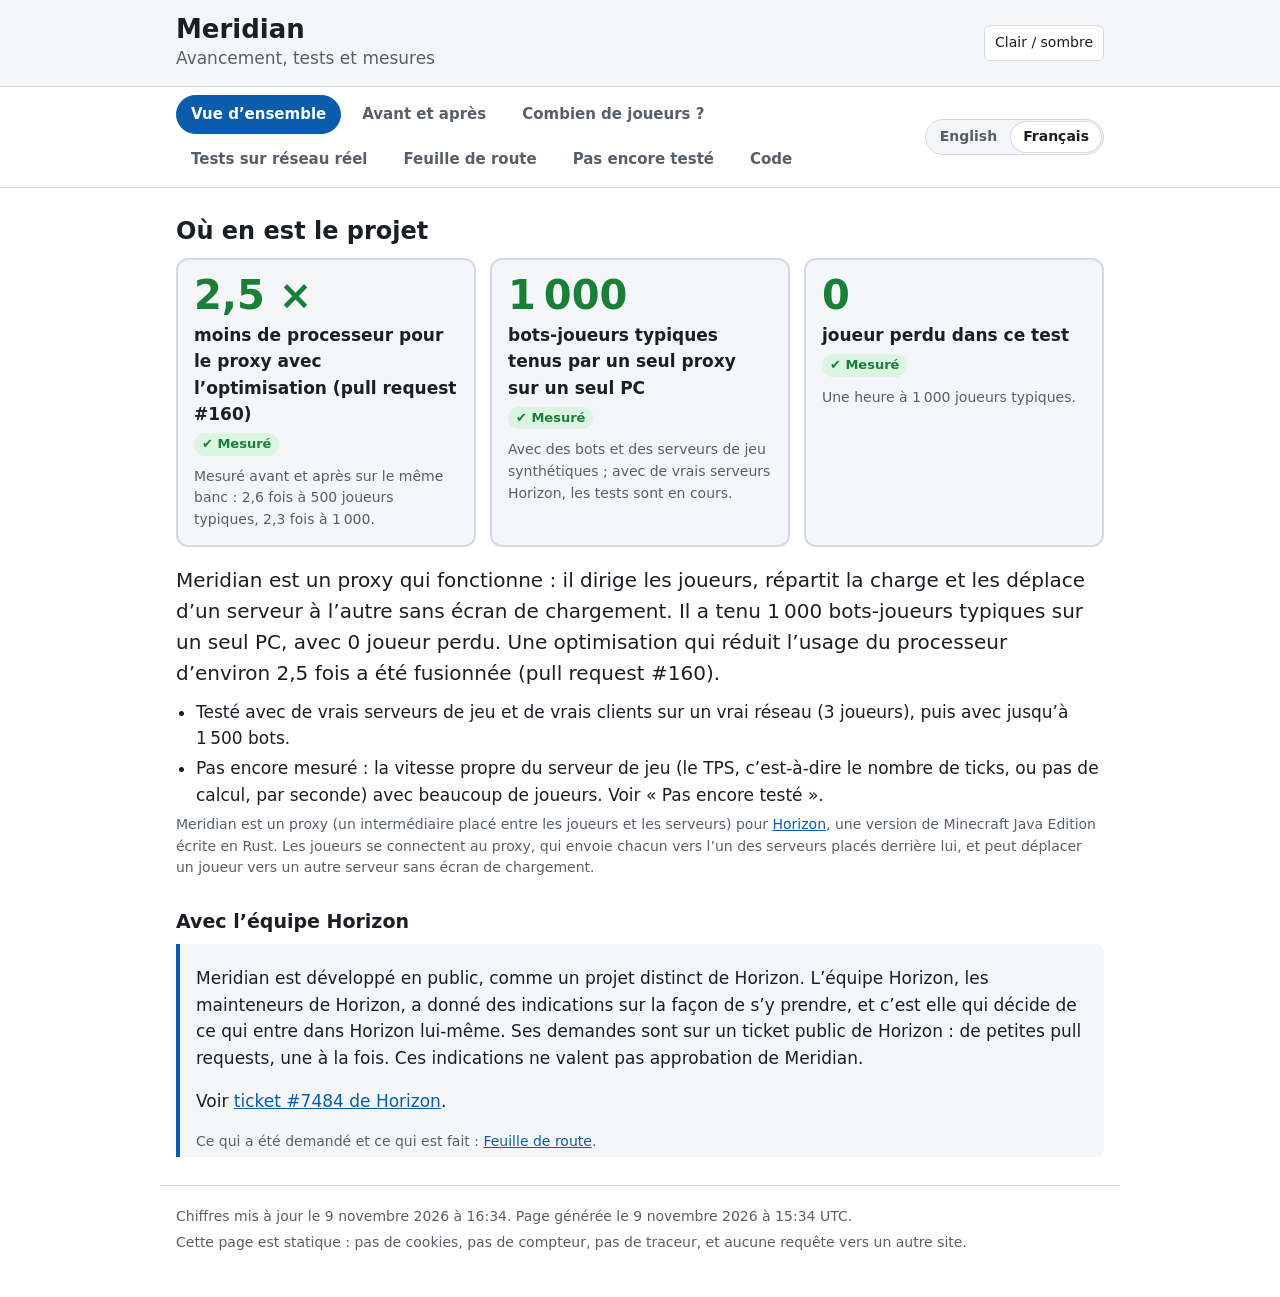
==== commit b364eda1: "Update the progress page: statuses" ====
--- a/fr/index.html
+++ b/fr/index.html
@@ -27,12 +27,12 @@
 <section id="compare"><h2>Avant et après l’optimisation</h2><p class="muted">Avant (branche main) (commit 57930e6) &middot; Après (les écritures d’une même lecture sont groupées) (commit c38a01e (fusionné, #160))</p><p class="lead">Avec des serveurs de jeu qui envoient ensemble les paquets d’un tick (un pas de calcul de 50 ms), comme le font les vrais serveurs, le proxy dépense maintenant environ 2,5 fois moins de processeur par paquet : 1 000 joueurs typiques demandent environ 2,6 cœurs au lieu de 6,2.</p><div class="hero"><div class="tile"><h3>Processeur pour 1 000 joueurs</h3><p class="small">sur les 8 cœurs que le proxy peut utiliser</p><div class="ba"><div class="bside"><span class="who">Avant</span><span class="bnum">6,17 cœurs</span></div><span class="arrow" aria-hidden="true">&rarr;</span><div class="aside"><span class="who">Après</span><span class="anum good">2,62 cœurs</span></div></div><p class="change">2,4 fois moins de cœurs</p><span class="badge good"><span aria-hidden="true">&#10004;</span> Mesuré</span></div><div class="tile"><h3>Coût d’un paquet</h3><p class="small">500 joueurs typiques</p><div class="ba"><div class="bside"><span class="who">Avant</span><span class="bnum">20,31 µs</span></div><span class="arrow" aria-hidden="true">&rarr;</span><div class="aside"><span class="who">Après</span><span class="anum good">7,92 µs</span></div></div><p class="change">2,6 fois moins de processeur</p><span class="badge good"><span aria-hidden="true">&#10004;</span> Mesuré</span></div><div class="tile"><h3>Les 1 % d’allers-retours les plus lents (p99)</h3><p class="small">500 joueurs typiques</p><div class="ba"><div class="bside"><span class="who">Avant</span><span class="bnum">15,09 ms</span></div><span class="arrow" aria-hidden="true">&rarr;</span><div class="aside"><span class="who">Après</span><span class="anum good">2,67 ms</span></div></div><p class="change">5,7 fois plus bas</p><span class="badge good"><span aria-hidden="true">&#10004;</span> Mesuré</span></div><div class="tile"><h3>Paquets envoyés d’un coup</h3><p class="small">à chaque joueur</p><div class="ba"><div class="bside"><span class="who">Avant</span><span class="bnum">1 paquet</span></div><span class="arrow" aria-hidden="true">&rarr;</span><div class="aside"><span class="who">Après</span><span class="anum good">12,5 à 17,1 paquets</span></div></div><p class="change">12 à 17 paquets à chaque écriture au lieu de 1</p><span class="badge good"><span aria-hidden="true">&#10004;</span> Mesuré</span></div><div class="tile"><h3>Mémoire par joueur</h3><p class="small">le prix du changement</p><div class="ba"><div class="bside"><span class="who">Avant</span><span class="bnum">524 Ko</span></div><span class="arrow" aria-hidden="true">&rarr;</span><div class="aside"><span class="who">Après</span><span class="anum good">532 Ko</span></div></div><p class="change">+1,3 % (5 % admis)</p><span class="badge good"><span aria-hidden="true">&#10004;</span> Mesuré</span></div></div><div class="verdict"><p>Rien n’est perdu pour autant : les mêmes paquets arrivent aux joueurs, aucun joueur n’a été perdu, et la mémoire par joueur reste à environ 1 % de ce qu’elle était.</p><p>Quand il n’y a rien à grouper, rien ne change. C’est mesuré sur un seul PC avec des bots et vérifié avec un vrai serveur ; c’est fusionné (pull request #160).</p></div><h3 class="sub">Chaque mesure, une par une</h3><article class="crow"><div class="crow-head"><h3>Processeur par paquet, 500 joueurs typiques</h3><span class="gain">2,6 fois moins de processeur</span></div><div class="pair"><div class="side before"><span class="chip before">Avant</span><div class="val"><strong class="big">20,31 µs</strong> <span class="badge good"><span aria-hidden="true">&#10004;</span> Mesuré</span></div><div class="bar" aria-hidden="true"><span class="fill good" style="width:100.0%"></span></div></div><div class="mid" aria-hidden="true">&rarr;</div><div class="side after"><span class="chip after">Après</span><div class="val"><strong class="big">7,92 µs</strong> <span class="badge good"><span aria-hidden="true">&#10004;</span> Mesuré</span></div><div class="bar" aria-hidden="true"><span class="fill good" style="width:39.0%"></span></div></div></div><p class="small">des serveurs qui écrivent une fois par tick (toutes les 50 ms), comme les vrais</p></article><article class="crow"><div class="crow-head"><h3>Processeur par paquet, 1 000 joueurs typiques</h3><span class="gain">2,3 fois moins de processeur</span></div><div class="pair"><div class="side before"><span class="chip before">Avant</span><div class="val"><strong class="big">19,03 µs</strong> <span class="badge good"><span aria-hidden="true">&#10004;</span> Mesuré</span></div><div class="bar" aria-hidden="true"><span class="fill good" style="width:100.0%"></span></div></div><div class="mid" aria-hidden="true">&rarr;</div><div class="side after"><span class="chip after">Après</span><div class="val"><strong class="big">8,11 µs</strong> <span class="badge good"><span aria-hidden="true">&#10004;</span> Mesuré</span></div><div class="bar" aria-hidden="true"><span class="fill good" style="width:42.6%"></span></div></div></div></article><article class="crow"><div class="crow-head"><h3>Cœurs du proxy, 1 000 joueurs typiques</h3><span class="gain">2,4 fois moins de cœurs</span></div><div class="pair"><div class="side before"><span class="chip before">Avant</span><div class="val"><strong class="big">6,17 cœurs</strong> <span class="badge warn"><span aria-hidden="true">&#9650;</span> Mesuré, à surveiller</span></div><div class="bar" aria-hidden="true"><span class="fill warn" style="width:77.1%"></span><i class="tick" style="left:100.0%"></i></div></div><div class="mid" aria-hidden="true">&rarr;</div><div class="side after"><span class="chip after">Après</span><div class="val"><strong class="big">2,62 cœurs</strong> <span class="badge good"><span aria-hidden="true">&#10004;</span> Mesuré</span></div><div class="bar" aria-hidden="true"><span class="fill good" style="width:32.8%"></span><i class="tick" style="left:100.0%"></i></div></div></div><p class="small">les 8 threads donnés au proxy : 8 cœurs (le trait sur les barres).</p></article><article class="crow"><div class="crow-head"><h3>Paquets par écriture vers les joueurs</h3><span class="gain">12 à 17 paquets à chaque écriture au lieu de 1</span></div><div class="pair"><div class="side before"><span class="chip before">Avant</span><div class="val"><strong class="big">1 paquet</strong> <span class="badge good"><span aria-hidden="true">&#10004;</span> Mesuré</span></div><div class="bar" aria-hidden="true"><span class="fill good" style="width:5.8%"></span></div></div><div class="mid" aria-hidden="true">&rarr;</div><div class="side after"><span class="chip after">Après</span><div class="val"><strong class="big">12,5 à 17,1 paquets</strong> <span class="badge good"><span aria-hidden="true">&#10004;</span> Mesuré</span></div><div class="bar" aria-hidden="true"><span class="fill good" style="width:100.0%"></span></div></div></div><p class="small">avec un vrai serveur de jeu : environ 15 (15,5 mesurés sur le premier scénario de l’essai sur réseau réel)</p></article><article class="crow"><div class="crow-head"><h3>Mémoire par joueur, 1 000 joueurs typiques</h3><span class="gain">+1,3 % (5 % admis)</span></div><div class="pair"><div class="side before"><span class="chip before">Avant</span><div class="val"><strong class="big">524 Ko</strong> <span class="badge good"><span aria-hidden="true">&#10004;</span> Mesuré</span></div><div class="bar" aria-hidden="true"><span class="fill good" style="width:98.5%"></span></div></div><div class="mid" aria-hidden="true">&rarr;</div><div class="side after"><span class="chip after">Après</span><div class="val"><strong class="big">532 Ko</strong> <span class="badge good"><span aria-hidden="true">&#10004;</span> Mesuré</span></div><div class="bar" aria-hidden="true"><span class="fill good" style="width:100.0%"></span></div></div></div><p class="small">à 500 joueurs : 514 avant, 499 après. La première version coûtait +19 % ; cela a été corrigé.</p></article><article class="crow"><div class="crow-head"><h3>Latence p99 à travers le proxy, 500 joueurs typiques</h3><span class="gain">5,7 fois plus bas</span></div><div class="pair"><div class="side before"><span class="chip before">Avant</span><div class="val"><strong class="big">15,09 ms</strong> <span class="badge good"><span aria-hidden="true">&#10004;</span> Mesuré</span></div><div class="bar" aria-hidden="true"><span class="fill good" style="width:100.0%"></span></div></div><div class="mid" aria-hidden="true">&rarr;</div><div class="side after"><span class="chip after">Après</span><div class="val"><strong class="big">2,67 ms</strong> <span class="badge good"><span aria-hidden="true">&#10004;</span> Mesuré</span></div><div class="bar" aria-hidden="true"><span class="fill good" style="width:17.7%"></span></div></div></div><p class="small">p99 : 99 allers-retours sur 100 sont plus rapides que cette valeur. Le tick du serveur, de 50 ms, fait partie de ces chiffres.</p></article><article class="crow"><div class="crow-head"><h3>Latence, 1 000 joueurs typiques</h3><span class="gain">non concluant</span></div><div class="pair"><div class="side before"><span class="chip before">Avant</span><div class="val"><strong class="big">pas de chiffre</strong> <span class="badge warn"><span aria-hidden="true">&#9650;</span> Non concluant</span></div><div class="bar empty" aria-hidden="true"></div></div><div class="mid" aria-hidden="true">&rarr;</div><div class="side after"><span class="chip after">Après</span><div class="val"><strong class="big">pas de chiffre</strong> <span class="badge warn"><span aria-hidden="true">&#9650;</span> Non concluant</span></div><div class="bar empty" aria-hidden="true"></div></div></div><p class="small">les bots tournent sur le même PC et étaient la limite</p></article><article class="crow control"><div class="crow-head"><h3>Témoin : des serveurs qui envoient chaque paquet seul <span class="tag">témoin</span></h3><span class="gain same">aucun changement</span></div><div class="pair"><div class="side before"><span class="chip before">Avant</span><div class="val"><strong class="big">24,58 µs</strong> <span class="badge good"><span aria-hidden="true">&#10004;</span> Mesuré</span></div><div class="bar" aria-hidden="true"><span class="fill good" style="width:99.4%"></span></div></div><div class="mid" aria-hidden="true">&rarr;</div><div class="side after"><span class="chip after">Après</span><div class="val"><strong class="big">24,72 µs</strong> <span class="badge good"><span aria-hidden="true">&#10004;</span> Mesuré</span></div><div class="bar" aria-hidden="true"><span class="fill good" style="width:100.0%"></span></div></div></div><p class="small">rien à grouper ici, donc rien ne doit changer : cela montre que le gain vient du seul groupement</p></article><p class="small">Une ligne <b>témoin</b> est un cas où rien ne devrait changer. Elle montre que le gain vient du seul changement.</p></section>
 <section id="players"><h2>Combien de joueurs ?</h2><p>Nous testons avec des bots qui se comportent comme des joueurs, sur un seul PC. Chaque chiffre dit à quel point nous en sommes sûrs :</p><ul class="legend"><li><span class="badge good"><span aria-hidden="true">&#10004;</span> Mesuré</span> Nous l’avons lancé et compté. Aucun joueur n’a été perdu.</li><li><span class="badge warn"><span aria-hidden="true">&#9650;</span> Non concluant</span> Nous l’avons lancé, mais le PC de test était la limite : le résultat ne dit donc rien sur le proxy.</li><li><span class="badge grey"><span aria-hidden="true">&#8776;</span> Extrapolé</span> Une estimation à partir du coût d’un joueur. Pas lancé.</li></ul><div class="cards"><article class="card"><h3>Joueurs légers</h3><p class="muted">peu de trafic : 20 petits paquets et 2 chunks (portions de carte) par seconde chacun (le profil du premier test)</p><div class="line"><div class="lead">Démontré</div><div><strong class="big">1 500 joueurs</strong> <span class="badge good"><span aria-hidden="true">&#10004;</span> Mesuré</span><div class="small">2,39 cœurs de processeur</div><div class="small">2,39 cœurs pour le proxy, avant l’optimisation (elle change peu de chose pour un trafic léger)</div></div></div><div class="line"><div class="lead">Non démontré</div><div><strong class="big">2 000 joueurs</strong> <span class="badge warn"><span aria-hidden="true">&#9650;</span> Non concluant</span><div class="small">la machine de test était la limite : le proxy lui-même avait de la marge (3,5 cœurs)</div></div></div></article><article class="card"><h3>Joueurs typiques</h3><p class="muted">restent immobiles ou marchent environ la moitié du temps ; profil construit à partir d’un vrai client (275 petits paquets et 3,5 chunks par seconde chacun)</p><div class="line"><div class="lead">Démontré</div><div><strong class="big">1 000 joueurs</strong> <span class="badge good"><span aria-hidden="true">&#10004;</span> Mesuré</span><div class="small">2,62 cœurs de processeur</div><div class="small">2,62 cœurs avec l’optimisation (commit c38a01e, fusionné dans la pull request #160) ; 6,2 cœurs avant. Sa latence n’a pas pu être jugée : les bots étaient la limite.</div></div></div></article><article class="card"><h3>Joueurs très actifs</h3><p class="muted">marchent plus de la moitié du temps (le profil de test de charge)</p><div class="line"><div class="lead">Démontré</div><div><strong class="big">500 joueurs</strong> <span class="badge good"><span aria-hidden="true">&#10004;</span> Mesuré</span><div class="small">6,4 cœurs de processeur</div><div class="small">6,40 cœurs avant l’optimisation, avec des serveurs qui écrivent chaque paquet seul ; 1 000 joueurs très actifs n’ont pas été testés</div></div></div></article></div><h3 class="sub">Ce que coûtent 1 000 joueurs typiques</h3><div class="costs"><div class="cost"><div class="cname">Processeur</div><div><strong class="big">2,62 cœurs</strong> <span class="badge good"><span aria-hidden="true">&#10004;</span> Mesuré</span><div class="bar" aria-hidden="true"><span class="fill good" style="width:32.8%"></span></div><div class="small">33 % de 8 cœurs (les 8 threads donnés au proxy sur le PC de test).</div><div class="small">6,2 cœurs avant l’optimisation ; en mode en ligne (chiffrement), environ 1,4 cœur de plus est une estimation</div></div></div><div class="cost"><div class="cname">Mémoire</div><div><strong class="big">0,53 Go</strong> <span class="badge good"><span aria-hidden="true">&#10004;</span> Mesuré</span><div class="bar" aria-hidden="true"><span class="fill good" style="width:6.6%"></span></div><div class="small">7 % de 8 Go (le VPS).</div></div></div><div class="cost"><div class="cname">Débit, dans chaque sens</div><div><strong class="big">660 Mbit/s</strong> <span class="badge bad"><span aria-hidden="true">&#10006;</span> Mesuré, au-dessus de la limite</span><div class="bar" aria-hidden="true"><span class="fill bad" style="width:100.0%"></span><i class="tick" style="left:75.8%"></i></div><div class="small">132 % de 500 Mbit/s (la ligne Internet).</div><div class="small">environ 83 Mo/s vers les joueurs, et autant des serveurs vers le proxy ; compté avant compression, donc sur le câble c’est moins</div></div></div></div><h3 class="sub">Ce que cela veut dire pour des machines plus petites</h3><ul class="plain"><li><strong>Sur une ligne de 500 Mbit/s :</strong> environ 500 à 600 joueurs typiques <span class="badge grey"><span aria-hidden="true">&#8776;</span> Extrapolé</span></li><li><strong>Sur le VPS (4 cœurs partagés) :</strong> environ 300 à 500 joueurs typiques <span class="badge grey"><span aria-hidden="true">&#8776;</span> Extrapolé</span></li></ul><h3 class="sub">Les machines</h3><div class="cards"><article class="card"><h4>Le PC de test</h4><ul class="plain"><li>Windows 11</li><li>Intel i9-14900KF : 8 cœurs rapides (2 threads chacun) + 16 cœurs économes</li><li>64 Go de mémoire</li><li>Le proxy disposait de 8 threads (4 cœurs rapides) ; les bots utilisaient les autres cœurs</li></ul></article><article class="card"><h4>Le VPS (serveur loué)</h4><ul class="plain"><li>Une machine virtuelle KVM, sous Linux (Ubuntu 26.04 LTS, noyau 7.0)</li><li>4 cœurs virtuels (1 thread chacun), présentés comme un Intel Core Processor (Haswell) à 3,0 GHz ; le modèle exact est caché par l’hébergeur</li><li>8 Go de mémoire (7,6 Gio utilisables), pas de swap (mémoire d’échange)</li><li>Disque de 75 Go, NVMe d’après l’offre de l’hébergeur (le disque virtuel ne le dit pas)</li><li>Réseau : jusqu’à environ 3 Gbit/s d’après l’offre de l’hébergeur ; non mesuré</li><li>Les cœurs sont partagés : aucun signe de gêne causée par les autres machines au repos (0,0 % de temps volé), pas testé en charge</li></ul></article><article class="card"><h4>La ligne Internet</h4><ul class="plain"><li>500 Mbit/s en réception et en envoi (annoncé)</li></ul></article></div></section>
 <section id="real"><h2>Tests sur réseau réel</h2><p>De vrais serveurs de jeu, de vrais clients de jeu, un vrai réseau entre eux. Peu de joueurs, mais pas de bots et aucun raccourci.</p><p class="muted">essai sur réseau réel (VPS + PC), 8 novembre</p><div class="rows"><div class="row"><div class="rname">Vrais joueurs dans le test</div><div><strong class="big">3 joueurs</strong> <span class="badge good"><span aria-hidden="true">&#10004;</span> Mesuré</span></div></div><div class="row"><div class="rname">Déplacements d’un serveur à l’autre, et retour</div><div><strong class="big">plus de 50 déplacements entre deux serveurs, tous réussis</strong> <span class="badge good"><span aria-hidden="true">&#10004;</span> Mesuré</span><div class="small">Durée en secondes : 1,4 à 2,1</div><div class="small">18 + 34 vus depuis les clients, 20 + 34 vus depuis le proxy.</div></div></div><div class="row"><div class="rname">Un serveur qui s’arrête avec des joueurs dessus</div><div><strong class="big">3 sur 3 déplacés ailleurs à l’arrêt du serveur B</strong> <span class="badge good"><span aria-hidden="true">&#10004;</span> Mesuré</span></div></div><div class="row"><div class="rname">Vitesse d’évacuation des joueurs</div><div><strong class="big">1,5 s par joueur, un toutes les 2 s</strong> <span class="badge good"><span aria-hidden="true">&#10004;</span> Mesuré</span></div></div><div class="row"><div class="rname">Un serveur qui s’arrête d’un coup</div><div><strong class="big">3 joueurs sur 3 ont été renvoyés vers l’autre serveur, sans retourner à l’écran-titre</strong> <span class="badge good"><span aria-hidden="true">&#10004;</span> Mesuré</span><div class="small">Durée en secondes : 0,011 à 0,123 (côté proxy)</div><div class="small">Un joueur était encore en cours de déplacement quand le serveur l’a expulsé : le correctif de cette semaine l’a rattrapé (123 ms).</div></div></div><div class="row"><div class="rname">Un serveur qui plante</div><div><strong class="big">3 joueurs sur 3 ont été renvoyés vers l’autre serveur après l’arrêt brutal du processus du serveur</strong> <span class="badge good"><span aria-hidden="true">&#10004;</span> Mesuré</span><div class="small">Durée en secondes : 0,021 à 0,025 (côté proxy), 0,9 à 1,7 vu à l’écran</div></div></div><div class="row"><div class="rname">Reconnexions rapides</div><div><strong class="big">5 reconnexions rapides sur 5 ont abouti, sans erreur</strong> <span class="badge good"><span aria-hidden="true">&#10004;</span> Mesuré</span><div class="small">Le client est revenu sous un autre nom : cela vérifie donc la reconnexion, pas les données d’un joueur qui revient.</div></div></div><div class="row"><div class="rname">Paquets groupés à chaque écriture</div><div><strong class="big">environ 15 paquets par écriture</strong> <span class="badge good"><span aria-hidden="true">&#10004;</span> Mesuré</span><div class="small">15,5 mesurés sur le premier scénario.</div></div></div><div class="row"><div class="rname">Mémoire du proxy</div><div><strong class="big">11 Mo avec 3 joueurs au repos ; 67 à 105 Mo au repos après 20 à 60 transferts</strong> <span class="badge warn"><span aria-hidden="true">&#9650;</span> Mesuré, à surveiller</span><div class="small">Un palier, pas une montée continue (elle est retombée à 91 Mo après d’autres transferts). Pas encore comparé à l’ancien proxy.</div></div></div></div><p class="small">Un vrai serveur sur le VPS, un sur le PC, 3 vrais clients, proxy final. Non testé ici : la vitesse propre du serveur de jeu (TPS, ticks par seconde) avec beaucoup de joueurs.</p><div class="rpart" id="real-load"><h3 class="part">Charge sur un vrai serveur Horizon</h3><p>Des bots, pas des personnes, et pas de réseau : 50 bots qui volent et explorent, sur un vrai serveur Horizon, le tout sur un seul PC. Les mêmes bots avec les mêmes graines, d’abord connectés directement au serveur, puis à travers le proxy.</p><p class="muted">Test L2-1, 8 novembre 2026 : 5 minutes de mise en route, puis 10 minutes mesurées.</p><p class="lead">50 joueurs sur un vrai serveur : la même vitesse avec et sans le proxy.</p><div class="tablewrap"><table class="lt"><thead><tr><th scope="col">Mesure</th><th scope="col">En direct</th><th scope="col">À travers le proxy</th></tr></thead><tbody><tr><th scope="row">Vitesse du serveur, moyenne</th><td><strong>20 TPS</strong> <span class="badge good"><span aria-hidden="true">&#10004;</span> Mesuré</span><div class="small">au plus bas 19,95</div></td><td><strong>20 TPS</strong> <span class="badge good"><span aria-hidden="true">&#10004;</span> Mesuré</span><div class="small">au plus bas 19,93</div></td></tr><tr><th scope="row">Tick du serveur, moyenne</th><td><strong>16,9 ms</strong> <span class="badge good"><span aria-hidden="true">&#10004;</span> Mesuré</span></td><td><strong>17,1 ms</strong> <span class="badge good"><span aria-hidden="true">&#10004;</span> Mesuré</span></td></tr><tr><th scope="row">Tick du serveur, 95e centile</th><td><strong>19,5 ms</strong> <span class="badge good"><span aria-hidden="true">&#10004;</span> Mesuré</span></td><td><strong>19,9 ms</strong> <span class="badge good"><span aria-hidden="true">&#10004;</span> Mesuré</span></td></tr><tr><th scope="row">Processeur du serveur</th><td><strong>0,4 cœur</strong> <span class="badge good"><span aria-hidden="true">&#10004;</span> Mesuré</span></td><td><strong>0,44 cœur</strong> <span class="badge good"><span aria-hidden="true">&#10004;</span> Mesuré</span></td></tr><tr><th scope="row">Mémoire du serveur</th><td><strong>830 à 871 Mo</strong> <span class="badge good"><span aria-hidden="true">&#10004;</span> Mesuré</span></td><td><strong>823 à 863 Mo</strong> <span class="badge good"><span aria-hidden="true">&#10004;</span> Mesuré</span></td></tr><tr><th scope="row">Chunks reçus par les bots</th><td><strong>315 766 chunks</strong> <span class="badge good"><span aria-hidden="true">&#10004;</span> Mesuré</span></td><td><strong>315 710 chunks</strong> <span class="badge good"><span aria-hidden="true">&#10004;</span> Mesuré</span></td></tr><tr><th scope="row">Données reçues par les bots</th><td><strong>3 545 Mo</strong> <span class="badge good"><span aria-hidden="true">&#10004;</span> Mesuré</span></td><td><strong>3 550 Mo</strong> <span class="badge good"><span aria-hidden="true">&#10004;</span> Mesuré</span></td></tr><tr><th scope="row">Bots perdus, sur 50</th><td><strong>0 bot</strong> <span class="badge good"><span aria-hidden="true">&#10004;</span> Mesuré</span></td><td><strong>0 bot</strong> <span class="badge good"><span aria-hidden="true">&#10004;</span> Mesuré</span></td></tr><tr><th scope="row">Processeur du proxy</th><td class="muted">&ndash;</td><td><strong>0,21 cœur</strong> <span class="badge good"><span aria-hidden="true">&#10004;</span> Mesuré</span></td></tr><tr><th scope="row">Mémoire du proxy</th><td class="muted">&ndash;</td><td><strong>92 Mo</strong> <span class="badge good"><span aria-hidden="true">&#10004;</span> Mesuré</span></td></tr></tbody></table></div><p class="honest">Un seul essai de chaque, 50 bots sur un serveur, le tout sur un seul PC (pas de réseau). Le serveur n’a pas été poussé à sa limite, et les bots volent en mode créatif : ni minage, ni construction, ni combat. La latence ajoutée n’est pas mesurée ici : le ping du serveur compte en millisecondes entières.</p></div><div class="rpart" id="real-limit"><h3 class="part">La limite d’un vrai serveur Horizon</h3><p>Les mêmes bots, plus nombreux sur un seul serveur, à travers le proxy : à partir de quand le serveur ne tient-il plus son rythme de 20 ticks par seconde (un tick dispose de 50 ms) ?</p><p class="muted">Test L2-1b, 8 novembre 2026 : 75, 100 et 125 bots sur un vrai serveur, à travers le proxy, 10 minutes mesurées pour chacun (50, c’est le test L2-1).</p><p class="lead">Un vrai serveur tient environ 100 joueurs sans peine sur ce PC, et environ 125 à sa limite : 1 000 joueurs demandent 10 à 12 serveurs, et non 20.</p><div class="tablewrap"><table class="lt"><thead><tr><th scope="col">Mesure</th><th scope="col">50 joueurs</th><th scope="col">75 joueurs</th><th scope="col">100 joueurs</th><th scope="col">125 joueurs</th></tr></thead><tbody><tr><th scope="row">Vitesse du serveur, moyenne</th><td><strong>20 TPS</strong> <span class="badge good"><span aria-hidden="true">&#10004;</span> Mesuré</span></td><td><strong>20 TPS</strong> <span class="badge good"><span aria-hidden="true">&#10004;</span> Mesuré</span></td><td><strong>20 TPS</strong> <span class="badge good"><span aria-hidden="true">&#10004;</span> Mesuré</span></td><td><strong>20 TPS</strong> <span class="badge good"><span aria-hidden="true">&#10004;</span> Mesuré</span></td></tr><tr><th scope="row">Vitesse du serveur, seconde la plus basse</th><td><strong>19,93 TPS</strong> <span class="badge good"><span aria-hidden="true">&#10004;</span> Mesuré</span></td><td><strong>16,6 TPS</strong> <span class="badge good"><span aria-hidden="true">&#10004;</span> Mesuré</span></td><td><strong>19,56 TPS</strong> <span class="badge good"><span aria-hidden="true">&#10004;</span> Mesuré</span></td><td><strong>18,36 TPS</strong> <span class="badge good"><span aria-hidden="true">&#10004;</span> Mesuré</span></td></tr><tr><th scope="row">Tick du serveur, moyenne</th><td><strong>17,1 ms</strong> <span class="badge good"><span aria-hidden="true">&#10004;</span> Mesuré</span></td><td><strong>20,6 ms</strong> <span class="badge good"><span aria-hidden="true">&#10004;</span> Mesuré</span></td><td><strong>29,4 ms</strong> <span class="badge good"><span aria-hidden="true">&#10004;</span> Mesuré</span></td><td><strong>41,1 ms</strong> <span class="badge warn"><span aria-hidden="true">&#9650;</span> Mesuré, à surveiller</span></td></tr><tr><th scope="row">Tick du serveur, 95e centile</th><td><strong>19,9 ms</strong> <span class="badge good"><span aria-hidden="true">&#10004;</span> Mesuré</span></td><td><strong>23 ms</strong> <span class="badge good"><span aria-hidden="true">&#10004;</span> Mesuré</span></td><td><strong>33,5 ms</strong> <span class="badge good"><span aria-hidden="true">&#10004;</span> Mesuré</span></td><td><strong>47,2 ms</strong> <span class="badge warn"><span aria-hidden="true">&#9650;</span> Mesuré, à surveiller</span></td></tr><tr><th scope="row">Processeur du serveur</th><td><strong>0,44 cœur</strong> <span class="badge good"><span aria-hidden="true">&#10004;</span> Mesuré</span></td><td><strong>0,48 cœur</strong> <span class="badge good"><span aria-hidden="true">&#10004;</span> Mesuré</span></td><td><strong>0,71 cœur</strong> <span class="badge good"><span aria-hidden="true">&#10004;</span> Mesuré</span></td><td><strong>0,97 cœur</strong> <span class="badge good"><span aria-hidden="true">&#10004;</span> Mesuré</span></td></tr><tr><th scope="row">Mémoire du serveur</th><td><strong>823 Mo</strong> <span class="badge good"><span aria-hidden="true">&#10004;</span> Mesuré</span></td><td><strong>908 Mo</strong> <span class="badge good"><span aria-hidden="true">&#10004;</span> Mesuré</span></td><td><strong>1 017 Mo</strong> <span class="badge good"><span aria-hidden="true">&#10004;</span> Mesuré</span></td><td><strong>1 060 Mo</strong> <span class="badge good"><span aria-hidden="true">&#10004;</span> Mesuré</span></td></tr><tr><th scope="row">Processeur du proxy</th><td><strong>0,21 cœur</strong> <span class="badge good"><span aria-hidden="true">&#10004;</span> Mesuré</span></td><td><strong>0,31 cœur</strong> <span class="badge good"><span aria-hidden="true">&#10004;</span> Mesuré</span></td><td><strong>0,44 cœur</strong> <span class="badge good"><span aria-hidden="true">&#10004;</span> Mesuré</span></td><td><strong>0,65 cœur</strong> <span class="badge good"><span aria-hidden="true">&#10004;</span> Mesuré</span></td></tr><tr><th scope="row">Mémoire du proxy</th><td><strong>92 Mo</strong> <span class="badge good"><span aria-hidden="true">&#10004;</span> Mesuré</span></td><td><strong>139 Mo</strong> <span class="badge good"><span aria-hidden="true">&#10004;</span> Mesuré</span></td><td><strong>188 Mo</strong> <span class="badge good"><span aria-hidden="true">&#10004;</span> Mesuré</span></td><td><strong>252 Mo</strong> <span class="badge good"><span aria-hidden="true">&#10004;</span> Mesuré</span></td></tr><tr><th scope="row">Bots perdus</th><td><strong>0 bot</strong> <span class="badge good"><span aria-hidden="true">&#10004;</span> Mesuré</span></td><td><strong>0 bot</strong> <span class="badge good"><span aria-hidden="true">&#10004;</span> Mesuré</span></td><td><strong>0 bot</strong> <span class="badge good"><span aria-hidden="true">&#10004;</span> Mesuré</span></td><td><strong>0 bot</strong> <span class="badge good"><span aria-hidden="true">&#10004;</span> Mesuré</span></td></tr></tbody></table></div><p class="honest">Un seul essai par taille, sur un seul PC, les bots en mode créatif. D’autres programmes tournaient sur le PC pendant certaines fenêtres, surtout celle à 125 joueurs : la limite est donc le chiffre le moins propre, et un nouvel essai au calme la fixerait. La part d’un cœur par joueur que prend le proxy est plus élevée avec de vrais serveurs (environ 0,4 à 0,5 % d’un cœur) qu’avec des serveurs synthétiques.</p></div></section>
-<section id="roadmap"><h2>Feuille de route</h2><p class="lead">Ce qui est fait et validé, ce qui est en cours et ce qui est prévu.</p><p class="small">Une tâche n’est marquée « faite » que lorsqu’elle est terminée et validée (fusionnée et vérifiée), avec une preuve publique et sa date.</p><p class="legend4">Chaque tâche passe par quatre états : <span class="badge pill grey"><span aria-hidden="true">&#9675;</span> Prévu</span> <span class="badge pill warn"><span aria-hidden="true">&#9680;</span> En cours</span> <span class="badge pill test"><span aria-hidden="true">&#9673;</span> En test</span> <span class="badge pill good"><span aria-hidden="true">&#10004;</span> Fait</span></p><p class="inpanel"><a href="#horizon">Avec l’équipe Horizon</a> &middot; <a href="#plan">La feuille de route de Meridian</a></p><div class="rpart" id="horizon"><h3 class="part">Avec l’équipe Horizon</h3><div class="rblock" id="requested"><h4 class="sub">Demandé par l’équipe Horizon et validé</h4><p class="small">Une demande est validée quand sa pull request est fusionnée dans Horizon.</p><div class="ritems"><article class="ritem done" id="transfer-stack"><div class="rhead"><span class="badge pill good"><span aria-hidden="true">&#10004;</span> Fait</span><h5>Le transfert sans coupure, en une pile de pull requests</h5></div><p>Un joueur passe d’un serveur Horizon à un autre sans écran de chargement. La pile de sept pull requests a été relue et fusionnée par l’équipe Horizon entre le 4 et le 5 novembre.</p><p class="small proofs">Preuves : <a href="https://github.com/horizon-rust/horizon/pull/8693">pull request #8693 de Horizon</a>, <a href="https://github.com/horizon-rust/horizon/pull/8700">pull request #8700 de Horizon</a>, <a href="https://github.com/horizon-rust/horizon/pull/8709">pull request #8709 de Horizon</a>, <a href="https://github.com/horizon-rust/horizon/pull/8716">pull request #8716 de Horizon</a>, <a href="https://github.com/horizon-rust/horizon/pull/8730">pull request #8730 de Horizon</a>, <a href="https://github.com/horizon-rust/horizon/pull/8735">pull request #8735 de Horizon</a>, <a href="https://github.com/horizon-rust/horizon/pull/8742">pull request #8742 de Horizon</a> &middot; validé le 5 novembre 2026</p></article><article class="ritem done" id="transfer-status"><div class="rhead"><span class="badge pill good"><span aria-hidden="true">&#10004;</span> Fait</span><h5>Un serveur donne son état au proxy (transfer-status)</h5></div><p>Un serveur Horizon indique à un proxy combien de joueurs il a et s’il en accepte d’autres, avant qu’on lui en envoie.</p><p class="small proofs">Preuve : <a href="https://github.com/horizon-rust/horizon/pull/10527">pull request #10527 de Horizon</a> &middot; validé le 6 novembre 2026</p></article><article class="ritem done" id="transfer-refuse"><div class="rhead"><span class="badge pill good"><span aria-hidden="true">&#10004;</span> Fait</span><h5>Pas de déplacement vers un serveur plein ou en arrêt</h5></div><p>Un serveur Horizon refuse un joueur qu’on lui envoie quand il est plein ou en train de s’arrêter, et le joueur reste où il était.</p><p class="small proofs">Preuve : <a href="https://github.com/horizon-rust/horizon/pull/11428">pull request #11428 de Horizon</a> &middot; validé le 7 novembre 2026</p></article><article class="ritem done" id="stop-wait"><div class="rhead"><span class="badge pill good"><span aria-hidden="true">&#10004;</span> Fait</span><h5>Un serveur qui s’arrête attend le proxy</h5></div><p>Avant de s’arrêter, un serveur Horizon laisse quelques secondes à un proxy pour déplacer ses joueurs vers un autre serveur.</p><p class="small proofs">Preuve : <a href="https://github.com/horizon-rust/horizon/pull/11713">pull request #11713 de Horizon</a> &middot; validé le 8 novembre 2026</p></article><article class="ritem done" id="riders"><div class="rhead"><span class="badge pill good"><span aria-hidden="true">&#10004;</span> Fait</span><h5>Les passagers tournent comme dans le jeu original</h5></div><p>Une correction dans Horizon pour les joueurs sur une monture ou un véhicule, fusionnée par l’équipe Horizon.</p><p class="small proofs">Preuve : <a href="https://github.com/horizon-rust/horizon/pull/12260">pull request #12260 de Horizon</a> &middot; validé le 8 novembre 2026</p></article><article class="ritem done" id="recipe-book"><div class="rhead"><span class="badge pill good"><span aria-hidden="true">&#10004;</span> Fait</span><h5>Le livre de recettes sur un serveur Paper</h5></div><p>Le livre de recettes de Horizon prend les entrées que le serveur envoie, et marche donc sur un serveur Paper. Fusionné par l’équipe Horizon le 8 novembre.</p><p class="small proofs">Preuve : <a href="https://github.com/horizon-rust/horizon/pull/12496">pull request #12496 de Horizon</a> &middot; validé le 8 novembre 2026</p></article></div></div><div class="rblock" id="answered"><h4 class="sub">Fait de notre côté, en attente de la réponse de l’équipe</h4><p class="small">Ce que l’équipe Horizon a demandé sur le ticket, fait et vérifié par nous ; sa réponse reste à venir.</p><div class="ritems"><article class="ritem done" id="e2e-main"><div class="rhead"><span class="badge pill good"><span aria-hidden="true">&#10004;</span> Fait</span><h5>Le test de passage de relais sur la branche principale de Horizon</h5></div><p>Le test de bout en bout du déplacement d’un joueur entre deux serveurs Horizon, lancé sur la branche principale de Horizon comme demandé : 31 vérifications sur 31, à 3 essais sur 3.</p><p class="small proofs">Preuve : <a href="https://github.com/horizon-rust/horizon/issues/7484#issuecomment-6679467068">les résultats, publiés sur le ticket</a> &middot; validé le 6 novembre 2026</p></article><article class="ritem done" id="real-network-runs"><div class="rhead"><span class="badge pill good"><span aria-hidden="true">&#10004;</span> Fait</span><h5>Des tests sur un vrai réseau, deux fois</h5></div><p>De vrais serveurs Horizon, de vrais clients de jeu et un vrai réseau, les 6 et 7 novembre ; les résultats sont publiés sur le ticket.</p><p class="small proofs">Preuves : <a href="https://github.com/horizon-rust/horizon/issues/7484#issuecomment-6694236033">l’essai du 6 novembre</a>, <a href="https://github.com/horizon-rust/horizon/issues/7484#issuecomment-6708112369">l’essai du 7 novembre</a>, <a href="https://github.com/Akirabane/Meridian/blob/main/docs/REAL-NETWORK-RUN.md">les essais, en détail</a> &middot; validé le 7 novembre 2026</p></article><article class="ritem done" id="extension-point"><div class="rhead"><span class="badge pill good"><span aria-hidden="true">&#10004;</span> Fait</span><h5>Un point d’extension, et les opérateurs des serveurs</h5></div><p>Meridian demande à une extension si un joueur peut se connecter, où il va et quelles commandes il peut utiliser, et il lit les opérateurs des serveurs.</p><p class="small proofs">Preuves : <a href="https://github.com/Akirabane/Meridian/pull/137">pull request #137</a>, <a href="https://github.com/Akirabane/Meridian/pull/144">pull request #144</a>, <a href="https://github.com/Akirabane/Meridian/pull/145">pull request #145</a>, <a href="https://github.com/Akirabane/Meridian/pull/120">pull request #120</a> &middot; validé le 7 novembre 2026</p></article><article class="ritem done" id="news-issue"><div class="rhead"><span class="badge pill good"><span aria-hidden="true">&#10004;</span> Fait</span><h5>Un ticket public pour les nouvelles du proxy</h5></div><p>Les nouvelles de Meridian vont sur un ticket de son propre dépôt, comme demandé, et plus sur celui de Horizon.</p><p class="small proofs">Preuve : <a href="https://github.com/Akirabane/Meridian/issues/117">ticket #117</a> &middot; validé le 6 novembre 2026</p></article></div></div><div class="rblock" id="in-review"><h4 class="sub">En attente de la relecture de l’équipe Horizon</h4><p class="small">Notre pull request ouverte dans Horizon, s’il y en a une : une à la fois, comme demandé.</p><div class="ritems"><p class="muted">Aucune pour l’instant : pas de pull request de notre part en attente.</p></div></div><div class="rblock" id="ahead"><h4 class="sub">Le travail que nous avançons en attendant</h4><p class="small">Du travail du côté de Meridian, qui ne demande rien à Horizon. Chaque élément est dans la feuille de route plus bas.</p><div class="ritems"><article class="ritem see in-progress"><div class="rhead"><span class="badge pill warn"><span aria-hidden="true">&#9680;</span> En cours</span><h5><a href="#load-real-servers">Tests de charge avec de vrais serveurs Horizon</a></h5></div><p class="small">Détails dans la feuille de route plus bas.</p></article><article class="ritem see done"><div class="rhead"><span class="badge pill good"><span aria-hidden="true">&#10004;</span> Fait</span><h5><a href="#extension-orders">Les ordres des extensions</a></h5></div><p class="small">Détails dans la feuille de route plus bas.</p></article><article class="ritem see done"><div class="rhead"><span class="badge pill good"><span aria-hidden="true">&#10004;</span> Fait</span><h5><a href="#extension-events">Les événements pour les extensions</a></h5></div><p class="small">Détails dans la feuille de route plus bas.</p></article><article class="ritem see in-progress"><div class="rhead"><span class="badge pill warn"><span aria-hidden="true">&#9680;</span> En cours</span><h5><a href="#reuse-compressor">Moins de temps processeur pour la compression (une deuxième optimisation)</a></h5></div><p class="small">Détails dans la feuille de route plus bas.</p></article><article class="ritem see done"><div class="rhead"><span class="badge pill good"><span aria-hidden="true">&#10004;</span> Fait</span><h5><a href="#public-page">Cette page publique d’avancement</a></h5></div><p class="small">Détails dans la feuille de route plus bas.</p></article><article class="ritem in-progress" id="triage-11678"><div class="rhead"><span class="badge pill warn"><span aria-hidden="true">&#9680;</span> En cours</span><h5>Un rapport de plantage de Horizon, examiné</h5></div><p>Un plantage de Horizon en quittant un serveur ou un monde : nous avons lu le journal joint, et nous attendons la réponse de la personne qui l’a signalé.</p><p class="small proofs">Lien : <a href="https://github.com/horizon-rust/horizon/issues/11678">ticket #11678 de Horizon</a></p></article><article class="ritem testing" id="horizon-cmd-stopped"><div class="rhead"><span class="badge pill test"><span aria-hidden="true">&#9673;</span> En test</span><h5>Une correction du serveur de Horizon : une commande envoyée à un jeu arrêté</h5></div><p>Une correction du serveur de Horizon pour sa commande cmd quand le jeu est arrêté. Écrite et testée de notre côté ; sa pull request viendra, une à la fois comme demandé.</p></article></div></div></div><div class="rpart" id="plan"><h3 class="part">La feuille de route de Meridian</h3><div class="progress"><strong class="big">Validés : 11 sur 18</strong><div class="bar" aria-hidden="true"><span class="fill good" style="width:61.1%"></span></div></div><h4 class="sub"><span class="badge pill good"><span aria-hidden="true">&#10004;</span> Fait</span> Fait (validé)</h4><div class="ritems"><article class="ritem done" id="relay-batch"><div class="rhead"><span class="badge pill good"><span aria-hidden="true">&#10004;</span> Fait</span><h5>Moins d’écritures vers chaque joueur</h5></div><p>Le proxy envoie maintenant les paquets d’un serveur à un joueur en une seule écriture au lieu d’une par paquet : environ 2,5 fois moins de processeur, mesuré avant et après, puis testé sur un vrai réseau.</p><p class="small proofs">Preuves : <a href="https://github.com/Akirabane/Meridian/pull/160">pull request #160</a>, <a href="https://github.com/Akirabane/Meridian/blob/main/docs/LOAD-1000.md">les mesures, avant et après</a> &middot; validé le 8 novembre 2026</p></article><article class="ritem done" id="health-fixes"><div class="rhead"><span class="badge pill good"><span aria-hidden="true">&#10004;</span> Fait</span><h5>Trois corrections : le contrôle de santé, les évacuations, les documents</h5></div><p>La page des métriques et le contrôle de santé répondent tout de suite, le résumé d’une évacuation compte chaque joueur, et les documents disent ce que change l’attente avant l’arrêt de Horizon.</p><p class="small proofs">Preuves : <a href="https://github.com/Akirabane/Meridian/pull/151">pull request #151</a>, <a href="https://github.com/Akirabane/Meridian/pull/152">pull request #152</a>, <a href="https://github.com/Akirabane/Meridian/pull/154">pull request #154</a> &middot; validé le 8 novembre 2026</p></article><article class="ritem done" id="extension-commands"><div class="rhead"><span class="badge pill good"><span aria-hidden="true">&#10004;</span> Fait</span><h5>Les commandes propres des extensions</h5></div><p>Une extension peut déclarer ses propres commandes, comme /party : le proxy les prend, l’extension répond au joueur, et le serveur de jeu ne les voit jamais.</p><p class="small proofs">Preuves : <a href="https://github.com/Akirabane/Meridian/pull/153">pull request #153</a>, <a href="https://github.com/Akirabane/Meridian/pull/156">pull request #156</a>, <a href="https://github.com/Akirabane/Meridian/pull/158">pull request #158</a>, <a href="https://github.com/Akirabane/Meridian/pull/159">pull request #159</a> &middot; validé le 8 novembre 2026</p></article><article class="ritem done" id="real-network"><div class="rhead"><span class="badge pill good"><span aria-hidden="true">&#10004;</span> Fait</span><h5>Un test sur un vrai réseau avec de vrais serveurs et clients</h5></div><p>De vrais serveurs Horizon, trois vrais clients de jeu et un vrai réseau : des déplacements entre serveurs avec l’inventaire conservé, un serveur qui s’arrête avec des joueurs dessus, et un serveur qui plante, ses joueurs repliés sur l’autre.</p><p class="small proofs">Preuves : <a href="https://github.com/Akirabane/Meridian/blob/main/docs/LOAD-1000.md#on-a-real-network-8-november">le test sur un vrai réseau, 8 novembre</a>, <a href="https://github.com/Akirabane/Meridian/pull/161">pull request #161</a> &middot; validé le 8 novembre 2026</p></article><article class="ritem done" id="public-page"><div class="rhead"><span class="badge pill good"><span aria-hidden="true">&#10004;</span> Fait</span><h5>Cette page publique d’avancement</h5></div><p>Une page publique qui montre ce qui a été mesuré et ce qui ne l’a pas été, en anglais et en français.</p><p class="small proofs">Preuve : <a href="#overview">la page d’avancement</a> &middot; validé le 8 novembre 2026</p></article><article class="ritem done" id="extension-orders"><div class="rhead"><span class="badge pill good"><span aria-hidden="true">&#10004;</span> Fait</span><h5>Les ordres des extensions</h5></div><p>Une extension peut demander des choses au proxy : lire les joueurs, envoyer un message, déplacer ou expulser un joueur, vider ou recharger un serveur, et lancer une ligne de la console du proxy.</p><p class="small">Étapes validées : 8 sur 8</p><ol class="steps"><li><span class="badge pill good"><span aria-hidden="true">&#10004;</span> Fait</span> <span>Le répartiteur d’ordres, avec une limite d’ordres par seconde</span><span class="small"> Preuves : <a href="https://github.com/Akirabane/Meridian/pull/163">pull request #163</a>, <a href="https://github.com/Akirabane/Meridian/pull/164">pull request #164</a> &middot; validé le 8 novembre 2026</span></li><li><span class="badge pill good"><span aria-hidden="true">&#10004;</span> Fait</span> <span>Le côté client dans le kit des extensions (SDK)</span><span class="small"> Preuve : <a href="https://github.com/Akirabane/Meridian/pull/166">pull request #166</a> &middot; validé le 8 novembre 2026</span></li><li><span class="badge pill good"><span aria-hidden="true">&#10004;</span> Fait</span> <span>Lire les joueurs et les serveurs</span><span class="small"> Preuve : <a href="https://github.com/Akirabane/Meridian/pull/167">pull request #167</a> &middot; validé le 8 novembre 2026</span></li><li><span class="badge pill good"><span aria-hidden="true">&#10004;</span> Fait</span> <span>Envoyer un message</span><span class="small"> Preuve : <a href="https://github.com/Akirabane/Meridian/pull/168">pull request #168</a> &middot; validé le 8 novembre 2026</span></li><li><span class="badge pill good"><span aria-hidden="true">&#10004;</span> Fait</span> <span>Déplacer des joueurs</span><span class="small"> Preuve : <a href="https://github.com/Akirabane/Meridian/pull/170">pull request #170</a> &middot; validé le 8 novembre 2026</span></li><li><span class="badge pill good"><span aria-hidden="true">&#10004;</span> Fait</span> <span>Expulser un joueur</span><span class="small"> Preuve : <a href="https://github.com/Akirabane/Meridian/pull/171">pull request #171</a> &middot; validé le 8 novembre 2026</span></li><li><span class="badge pill good"><span aria-hidden="true">&#10004;</span> Fait</span> <span>Vider ou recharger un serveur</span><span class="small"> Preuve : <a href="https://github.com/Akirabane/Meridian/pull/172">pull request #172</a> &middot; validé le 8 novembre 2026</span></li><li><span class="badge pill good"><span aria-hidden="true">&#10004;</span> Fait</span> <span>La console du proxy, en dernier</span><span class="small"> Preuve : <a href="https://github.com/Akirabane/Meridian/pull/173">pull request #173</a> &middot; validé le 8 novembre 2026</span></li></ol><p class="small proofs">validé le 8 novembre 2026</p></article><article class="ritem done" id="extension-events"><div class="rhead"><span class="badge pill good"><span aria-hidden="true">&#10004;</span> Fait</span><h5>Les événements pour les extensions</h5></div><p>Le proxy dira aux extensions ce qui se passe, par exemple un joueur qui arrive ou qui part, en trois pull requests.</p><p class="small">Étapes validées : 3 sur 3</p><ol class="steps"><li><span class="badge pill good"><span aria-hidden="true">&#10004;</span> Fait</span> <span>Le bus d’événements, et les joueurs qui arrivent ou qui partent</span><span class="small"> Preuve : <a href="https://github.com/Akirabane/Meridian/pull/174">pull request #174</a> &middot; validé le 8 novembre 2026</span></li><li><span class="badge pill good"><span aria-hidden="true">&#10004;</span> Fait</span> <span>Les joueurs déplacés vers un autre serveur, ou après un serveur perdu</span><span class="small"> Preuve : <a href="https://github.com/Akirabane/Meridian/pull/178">pull request #178</a> &middot; validé le 9 novembre 2026</span></li><li><span class="badge pill good"><span aria-hidden="true">&#10004;</span> Fait</span> <span>Les serveurs qui s’allument ou s’éteignent, et la file d’attente</span><span class="small"> Preuve : <a href="https://github.com/Akirabane/Meridian/pull/180">pull request #180</a> &middot; validé le 9 novembre 2026</span></li></ol><p class="small proofs">validé le 9 novembre 2026</p></article><article class="ritem done" id="extension-e2e"><div class="rhead"><span class="badge pill good"><span aria-hidden="true">&#10004;</span> Fait</span><h5>Les commandes d’extension testées de bout en bout</h5></div><p>Un vrai client de jeu tape la commande d&#x27;une extension à travers le proxy ; le test vérifie que le serveur ne l&#x27;a jamais vue, y compris quand l&#x27;extension est arrêtée puis revient. Un test automatique le fait à chaque construction, et un essai avec de vrais programmes est publié avec sa méthode et ses résultats.</p><p class="small proofs">Preuves : <a href="https://github.com/Akirabane/Meridian/pull/188">pull request #188</a>, <a href="https://github.com/Akirabane/Meridian/pull/189">pull request #189</a> &middot; validé le 9 novembre 2026</p></article><article class="ritem done" id="accept-transfers"><div class="rhead"><span class="badge pill good"><span aria-hidden="true">&#10004;</span> Fait</span><h5>Les joueurs envoyés par un autre serveur (transferts du jeu)</h5></div><p>Le proxy peut recevoir les joueurs qu’un serveur envoie avec le /transfer du jeu : un lobby peut ainsi les envoyer vers d’autres mondes qui ne partagent pas leur inventaire.</p><p class="small">Étapes validées : 2 sur 2</p><ol class="steps"><li><span class="badge pill good"><span aria-hidden="true">&#10004;</span> Fait</span> <span>Dans le code du proxy</span><span class="small"> Preuves : <a href="https://github.com/Akirabane/Meridian/pull/176">pull request #176</a>, <a href="https://github.com/Akirabane/Meridian/pull/177">pull request #177</a> &middot; validé le 8 novembre 2026</span></li><li><span class="badge pill good"><span aria-hidden="true">&#10004;</span> Fait</span> <span>Sur le proxy public, avec les serveurs lobby, survie et hardcore</span><span class="small"> Preuve : <a href="https://github.com/Akirabane/Meridian/pull/186">pull request #186</a> &middot; validé le 9 novembre 2026</span><div class="small">En service sur le proxy public depuis le 9 novembre 2026, avec les serveurs lobby, survie et hardcore ; un trajet du lobby vers la survie, retour au lobby, puis vers le hardcore a été vérifié dans les journaux.</div></li></ol><p class="small proofs">validé le 9 novembre 2026</p></article><article class="ritem done" id="changelog"><div class="rhead"><span class="badge pill good"><span aria-hidden="true">&#10004;</span> Fait</span><h5>Un journal des changements pour qui fait tourner le proxy</h5></div><p>Une page qui dit, du plus récent au plus ancien, ce que chaque changement veut dire pour qui fait tourner le proxy : les nouveaux réglages, ce qu&#x27;il faut retirer du fichier avant de revenir à un proxy plus ancien, et ce qui a changé pour les joueurs et les extensions.</p><p class="small proofs">Preuve : <a href="https://github.com/Akirabane/Meridian/pull/191">pull request #191</a> &middot; validé le 9 novembre 2026</p></article><article class="ritem done" id="server-state"><div class="rhead"><span class="badge pill good"><span aria-hidden="true">&#10004;</span> Fait</span><h5>L’état des serveurs, transmis aux extensions</h5></div><p>Le proxy transmet l&#x27;état de chaque serveur aux extensions, pour qu&#x27;elles choisissent mieux où envoyer un joueur : le rapport de chaque serveur, la raison pour laquelle il est écarté des joueurs, et un événement quand son état change, sans nouvelle permission.</p><p class="small proofs">Preuve : <a href="https://github.com/Akirabane/Meridian/pull/192">pull request #192</a> &middot; validé le 9 novembre 2026</p></article></div><h4 class="sub"><span class="badge pill test"><span aria-hidden="true">&#9673;</span> En test</span> <span class="badge pill warn"><span aria-hidden="true">&#9680;</span> En cours</span> En cours ou en test</h4><div class="ritems"><article class="ritem in-progress" id="load-real-servers"><div class="rhead"><span class="badge pill warn"><span aria-hidden="true">&#9680;</span> En cours</span><h5>Tests de charge avec de vrais serveurs Horizon</h5></div><p>Des bots qui se comportent comme des joueurs, sur de vrais serveurs Horizon derrière le proxy : 50 joueurs d’abord, puis 250, 500, et 1 000 sur un seul PC.</p><p class="small">Étapes validées : 5 sur 7</p><ol class="steps"><li><span class="badge pill good"><span aria-hidden="true">&#10004;</span> Fait</span> <span>50 joueurs sur un vrai serveur : même vitesse avec et sans le proxy</span><span class="small"> Preuve : <a href="#real-load">test L2-1, 8 novembre : les mesures</a> &middot; validé le 8 novembre 2026</span></li><li><span class="badge pill good"><span aria-hidden="true">&#10004;</span> Fait</span> <span>La limite d’un vrai serveur : environ 100 à 125 joueurs</span><span class="small"> Preuve : <a href="#real-limit">test L2-1b, 8 novembre : les mesures</a> &middot; validé le 8 novembre 2026</span></li><li><span class="badge pill good"><span aria-hidden="true">&#10004;</span> Fait</span> <span>Des sondes qui chronomètrent ce que le proxy ajoute à un aller-retour, sans modifier Horizon</span><span class="small"> Preuve : <a href="https://github.com/Akirabane/Meridian/pull/165">pull request #165</a> &middot; validé le 8 novembre 2026</span></li><li><span class="badge pill good"><span aria-hidden="true">&#10004;</span> Fait</span> <span>250 joueurs sur 3 serveurs, sur un seul PC</span><span class="small"> Preuve : <a href="https://github.com/Akirabane/Meridian/pull/187">pull request #187</a> &middot; validé le 9 novembre 2026</span><div class="small">Une exécution, valide : chaque serveur a tenu 20 ticks par seconde, et aucun joueur n&#x27;a été perdu.</div></li><li><span class="badge pill good"><span aria-hidden="true">&#10004;</span> Fait</span> <span>500 joueurs sur 5 à 6 serveurs, sur un seul PC</span><span class="small"> Preuve : <a href="https://github.com/Akirabane/Meridian/pull/187">pull request #187</a> &middot; validé le 9 novembre 2026</span><div class="small">Une exécution, valide, sur 6 serveurs : chaque serveur a tenu 20 ticks par seconde, et aucun joueur n&#x27;a été perdu.</div></li><li><span class="badge pill warn"><span aria-hidden="true">&#9680;</span> En cours</span> <span>750, puis 1 000 joueurs sur 8 à 12 serveurs, sur un seul PC</span><div class="small">750 joueurs sur 9 serveurs n&#x27;ont pas tenu sur ce PC : les serveurs ont manqué de temps processeur, une limite de la machine et non du proxy. 1 000 joueurs pas encore lancés.</div></li><li><span class="badge pill grey"><span aria-hidden="true">&#9675;</span> Prévu</span> <span>250, puis 500 joueurs sur le vrai réseau</span></li></ol></article><article class="ritem in-progress" id="reuse-compressor"><div class="rhead"><span class="badge pill warn"><span aria-hidden="true">&#9680;</span> En cours</span><h5>Moins de temps processeur pour la compression (une deuxième optimisation)</h5></div><p>La compression vers les joueurs prend environ 41 % du temps processeur du proxy avec 100 joueurs (une mesure par réglage ; les 4 % vers les serveurs ne se distinguent pas de 0). Un groupe de compresseurs partagés a été essayé : écart mesuré d’environ 1,7 %, sous les 3 % fixés avant le test : pas adopté. Un niveau de compression plus bas est maintenant un réglage : au niveau 4, avec 100 joueurs sur un vrai serveur, 11,8 % de temps processeur en moins pour 1,5 à 1,7 % d’octets en plus. Mesuré avec des bots sur une machine ; niveau 3 et 500 joueurs non mesurés ; défaut inchangé : 6.</p><p class="small">Étapes validées : 2 sur 4</p><ol class="steps"><li><span class="badge pill good"><span aria-hidden="true">&#10004;</span> Fait</span> <span>Mesurer la part de la compression avec de vrais serveurs (3 réglages à 100 joueurs)</span><span class="small"> Preuve : <a href="https://github.com/Akirabane/Meridian/pull/179">pull request #179</a> &middot; validé le 9 novembre 2026</span></li><li><span class="badge pill grey"><span aria-hidden="true">&#9675;</span> Prévu</span> <span>Réutiliser le compresseur : essayé à 100 joueurs, effet non montré</span></li><li><span class="badge pill good"><span aria-hidden="true">&#10004;</span> Fait</span> <span>Un niveau de compression plus bas vers les joueurs, mesuré en processeur et en bande passante</span><span class="small"> Preuves : <a href="https://github.com/Akirabane/Meridian/pull/179">pull request #179</a>, <a href="https://github.com/Akirabane/Meridian/pull/181">pull request #181</a> &middot; validé le 9 novembre 2026</span></li><li><span class="badge pill warn"><span aria-hidden="true">&#9680;</span> En cours</span> <span>Le niveau 3, et le niveau 4 avec 500 joueurs, mesurés sur un proxy en marche</span><div class="small">Les deux ont été lancés le 9 novembre et aucun ne donne de résultat : le niveau 3 n&#x27;est pas concluant (d&#x27;autres programmes tournaient sur le PC), et la paire à 500 joueurs n&#x27;est pas jugeable (une exécution de chaque côté, dans des conditions différentes). Aucun chiffre n&#x27;est revendiqué. À refaire sur un PC calme.</div></li></ol></article><article class="ritem in-progress" id="seamless-own-state"><div class="rhead"><span class="badge pill warn"><span aria-hidden="true">&#9680;</span> En cours</span><h5>Des déplacements sans écran de chargement entre des mondes qui gardent chacun leur état</h5></div><p>Un lobby, un monde de survie et un monde hardcore gardent chacun leur copie d&#x27;un joueur, et le proxy fait passer le joueur de l&#x27;un à l&#x27;autre sans écran de chargement : rien de l&#x27;inventaire, de l&#x27;expérience ou du mode de jeu d&#x27;un monde ne passe dans l&#x27;autre. Un monde hardcore se rejoint et se quitte toujours avec une connexion (le transfert du jeu), car ses cœurs et son écran de mort n&#x27;arrivent qu&#x27;avec elle.</p><p class="small">Étapes validées : 1 sur 2</p><ol class="steps"><li><span class="badge pill good"><span aria-hidden="true">&#10004;</span> Fait</span> <span>Dans le code du proxy</span><span class="small"> Preuve : <a href="https://github.com/Akirabane/Meridian/pull/190">pull request #190</a> &middot; validé le 9 novembre 2026</span><div class="small">Vérifié en local le 9 novembre avec de vrais serveurs et un vrai client de jeu, sur un seul PC : chaque serveur a gardé sa copie, et ce qu&#x27;un joueur a reçu juste avant de partir a été enregistré là où il l&#x27;a reçu. Un joueur, une exécution de chaque déplacement.</div></li><li><span class="badge pill grey"><span aria-hidden="true">&#9675;</span> Prévu</span> <span>Sur le proxy public, entre le lobby et la survie</span><div class="small">Pas déployé : le propriétaire des serveurs décide.</div></li></ol></article><article class="ritem in-progress" id="extension-allow-all"><div class="rhead"><span class="badge pill warn"><span aria-hidden="true">&#9680;</span> En cours</span><h5>La plus petite extension à copier, lancée par les tests du proxy (allow-all)</h5></div><p>Une extension d&#x27;exemple qui répond à chaque décision par le choix du proxy lui-même et journalise chaque requête : le modèle dont partir, et un test qui montre que le proxy avec une extension jamais en désaccord se comporte comme sans extension.</p></article><article class="ritem in-progress" id="network-sim-scaling"><div class="rhead"><span class="badge pill warn"><span aria-hidden="true">&#9680;</span> En cours</span><h5>Un simulateur de réseau, et la mise à l’échelle automatique</h5></div><p>Tester le proxy sur un mauvais réseau (délai, pertes) avec un simulateur, et démarrer ou arrêter des serveurs tout seuls au gré des joueurs qui arrivent et qui partent.</p><p class="small">Étapes validées : 1 sur 2</p><ol class="steps"><li><span class="badge pill good"><span aria-hidden="true">&#10004;</span> Fait</span> <span>Un simulateur de réseau</span><span class="small"> Preuve : <a href="https://github.com/Akirabane/Meridian/pull/169">pull request #169</a> &middot; validé le 8 novembre 2026</span></li><li><span class="badge pill grey"><span aria-hidden="true">&#9675;</span> Prévu</span> <span>La mise à l’échelle automatique</span></li></ol></article></div><h4 class="sub"><span class="badge pill grey"><span aria-hidden="true">&#9675;</span> Prévu</span> Prévu</h4><div class="ritems"><article class="ritem planned" id="multi-proxy"><div class="rhead"><span class="badge pill grey"><span aria-hidden="true">&#9675;</span> Prévu</span><h5>Plusieurs proxys qui travaillent ensemble</h5></div><p>Seulement si l’objectif dépasse 2 500 joueurs : plusieurs proxys qui se partagent les joueurs et les serveurs.</p></article><article class="ritem planned" id="admin-panel"><div class="rhead"><span class="badge pill grey"><span aria-hidden="true">&#9675;</span> Prévu</span><h5>Un panneau web pour surveiller et piloter le proxy</h5></div><p>Une page web facultative, à part du proxy, pour voir les joueurs et les serveurs, puis agir sur eux et changer les réglages, derrière une connexion avec un second code.</p></article></div></div></section>
+<section id="roadmap"><h2>Feuille de route</h2><p class="lead">Ce qui est fait et validé, ce qui est en cours et ce qui est prévu.</p><p class="small">Une tâche n’est marquée « faite » que lorsqu’elle est terminée et validée (fusionnée et vérifiée), avec une preuve publique et sa date.</p><p class="legend4">Chaque tâche passe par quatre états : <span class="badge pill grey"><span aria-hidden="true">&#9675;</span> Prévu</span> <span class="badge pill warn"><span aria-hidden="true">&#9680;</span> En cours</span> <span class="badge pill test"><span aria-hidden="true">&#9673;</span> En test</span> <span class="badge pill good"><span aria-hidden="true">&#10004;</span> Fait</span></p><p class="inpanel"><a href="#horizon">Avec l’équipe Horizon</a> &middot; <a href="#plan">La feuille de route de Meridian</a></p><div class="rpart" id="horizon"><h3 class="part">Avec l’équipe Horizon</h3><div class="rblock" id="requested"><h4 class="sub">Demandé par l’équipe Horizon et validé</h4><p class="small">Une demande est validée quand sa pull request est fusionnée dans Horizon.</p><div class="ritems"><article class="ritem done" id="transfer-stack"><div class="rhead"><span class="badge pill good"><span aria-hidden="true">&#10004;</span> Fait</span><h5>Le transfert sans coupure, en une pile de pull requests</h5></div><p>Un joueur passe d’un serveur Horizon à un autre sans écran de chargement. La pile de sept pull requests a été relue et fusionnée par l’équipe Horizon entre le 4 et le 5 novembre.</p><p class="small proofs">Preuves : <a href="https://github.com/horizon-rust/horizon/pull/8693">pull request #8693 de Horizon</a>, <a href="https://github.com/horizon-rust/horizon/pull/8700">pull request #8700 de Horizon</a>, <a href="https://github.com/horizon-rust/horizon/pull/8709">pull request #8709 de Horizon</a>, <a href="https://github.com/horizon-rust/horizon/pull/8716">pull request #8716 de Horizon</a>, <a href="https://github.com/horizon-rust/horizon/pull/8730">pull request #8730 de Horizon</a>, <a href="https://github.com/horizon-rust/horizon/pull/8735">pull request #8735 de Horizon</a>, <a href="https://github.com/horizon-rust/horizon/pull/8742">pull request #8742 de Horizon</a> &middot; validé le 5 novembre 2026</p></article><article class="ritem done" id="transfer-status"><div class="rhead"><span class="badge pill good"><span aria-hidden="true">&#10004;</span> Fait</span><h5>Un serveur donne son état au proxy (transfer-status)</h5></div><p>Un serveur Horizon indique à un proxy combien de joueurs il a et s’il en accepte d’autres, avant qu’on lui en envoie.</p><p class="small proofs">Preuve : <a href="https://github.com/horizon-rust/horizon/pull/10527">pull request #10527 de Horizon</a> &middot; validé le 6 novembre 2026</p></article><article class="ritem done" id="transfer-refuse"><div class="rhead"><span class="badge pill good"><span aria-hidden="true">&#10004;</span> Fait</span><h5>Pas de déplacement vers un serveur plein ou en arrêt</h5></div><p>Un serveur Horizon refuse un joueur qu’on lui envoie quand il est plein ou en train de s’arrêter, et le joueur reste où il était.</p><p class="small proofs">Preuve : <a href="https://github.com/horizon-rust/horizon/pull/11428">pull request #11428 de Horizon</a> &middot; validé le 7 novembre 2026</p></article><article class="ritem done" id="stop-wait"><div class="rhead"><span class="badge pill good"><span aria-hidden="true">&#10004;</span> Fait</span><h5>Un serveur qui s’arrête attend le proxy</h5></div><p>Avant de s’arrêter, un serveur Horizon laisse quelques secondes à un proxy pour déplacer ses joueurs vers un autre serveur.</p><p class="small proofs">Preuve : <a href="https://github.com/horizon-rust/horizon/pull/11713">pull request #11713 de Horizon</a> &middot; validé le 8 novembre 2026</p></article><article class="ritem done" id="riders"><div class="rhead"><span class="badge pill good"><span aria-hidden="true">&#10004;</span> Fait</span><h5>Les passagers tournent comme dans le jeu original</h5></div><p>Une correction dans Horizon pour les joueurs sur une monture ou un véhicule, fusionnée par l’équipe Horizon.</p><p class="small proofs">Preuve : <a href="https://github.com/horizon-rust/horizon/pull/12260">pull request #12260 de Horizon</a> &middot; validé le 8 novembre 2026</p></article><article class="ritem done" id="recipe-book"><div class="rhead"><span class="badge pill good"><span aria-hidden="true">&#10004;</span> Fait</span><h5>Le livre de recettes sur un serveur Paper</h5></div><p>Le livre de recettes de Horizon prend les entrées que le serveur envoie, et marche donc sur un serveur Paper. Fusionné par l’équipe Horizon le 8 novembre.</p><p class="small proofs">Preuve : <a href="https://github.com/horizon-rust/horizon/pull/12496">pull request #12496 de Horizon</a> &middot; validé le 8 novembre 2026</p></article></div></div><div class="rblock" id="answered"><h4 class="sub">Fait de notre côté, en attente de la réponse de l’équipe</h4><p class="small">Ce que l’équipe Horizon a demandé sur le ticket, fait et vérifié par nous ; sa réponse reste à venir.</p><div class="ritems"><article class="ritem done" id="e2e-main"><div class="rhead"><span class="badge pill good"><span aria-hidden="true">&#10004;</span> Fait</span><h5>Le test de passage de relais sur la branche principale de Horizon</h5></div><p>Le test de bout en bout du déplacement d’un joueur entre deux serveurs Horizon, lancé sur la branche principale de Horizon comme demandé : 31 vérifications sur 31, à 3 essais sur 3.</p><p class="small proofs">Preuve : <a href="https://github.com/horizon-rust/horizon/issues/7484#issuecomment-6679467068">les résultats, publiés sur le ticket</a> &middot; validé le 6 novembre 2026</p></article><article class="ritem done" id="real-network-runs"><div class="rhead"><span class="badge pill good"><span aria-hidden="true">&#10004;</span> Fait</span><h5>Des tests sur un vrai réseau, deux fois</h5></div><p>De vrais serveurs Horizon, de vrais clients de jeu et un vrai réseau, les 6 et 7 novembre ; les résultats sont publiés sur le ticket.</p><p class="small proofs">Preuves : <a href="https://github.com/horizon-rust/horizon/issues/7484#issuecomment-6694236033">l’essai du 6 novembre</a>, <a href="https://github.com/horizon-rust/horizon/issues/7484#issuecomment-6708112369">l’essai du 7 novembre</a>, <a href="https://github.com/Akirabane/Meridian/blob/main/docs/REAL-NETWORK-RUN.md">les essais, en détail</a> &middot; validé le 7 novembre 2026</p></article><article class="ritem done" id="extension-point"><div class="rhead"><span class="badge pill good"><span aria-hidden="true">&#10004;</span> Fait</span><h5>Un point d’extension, et les opérateurs des serveurs</h5></div><p>Meridian demande à une extension si un joueur peut se connecter, où il va et quelles commandes il peut utiliser, et il lit les opérateurs des serveurs.</p><p class="small proofs">Preuves : <a href="https://github.com/Akirabane/Meridian/pull/137">pull request #137</a>, <a href="https://github.com/Akirabane/Meridian/pull/144">pull request #144</a>, <a href="https://github.com/Akirabane/Meridian/pull/145">pull request #145</a>, <a href="https://github.com/Akirabane/Meridian/pull/120">pull request #120</a> &middot; validé le 7 novembre 2026</p></article><article class="ritem done" id="news-issue"><div class="rhead"><span class="badge pill good"><span aria-hidden="true">&#10004;</span> Fait</span><h5>Un ticket public pour les nouvelles du proxy</h5></div><p>Les nouvelles de Meridian vont sur un ticket de son propre dépôt, comme demandé, et plus sur celui de Horizon.</p><p class="small proofs">Preuve : <a href="https://github.com/Akirabane/Meridian/issues/117">ticket #117</a> &middot; validé le 6 novembre 2026</p></article></div></div><div class="rblock" id="in-review"><h4 class="sub">En attente de la relecture de l’équipe Horizon</h4><p class="small">Notre pull request ouverte dans Horizon, s’il y en a une : une à la fois, comme demandé.</p><div class="ritems"><p class="muted">Aucune pour l’instant : pas de pull request de notre part en attente.</p></div></div><div class="rblock" id="ahead"><h4 class="sub">Le travail que nous avançons en attendant</h4><p class="small">Du travail du côté de Meridian, qui ne demande rien à Horizon. Chaque élément est dans la feuille de route plus bas.</p><div class="ritems"><article class="ritem see in-progress"><div class="rhead"><span class="badge pill warn"><span aria-hidden="true">&#9680;</span> En cours</span><h5><a href="#load-real-servers">Tests de charge avec de vrais serveurs Horizon</a></h5></div><p class="small">Détails dans la feuille de route plus bas.</p></article><article class="ritem see done"><div class="rhead"><span class="badge pill good"><span aria-hidden="true">&#10004;</span> Fait</span><h5><a href="#extension-orders">Les ordres des extensions</a></h5></div><p class="small">Détails dans la feuille de route plus bas.</p></article><article class="ritem see done"><div class="rhead"><span class="badge pill good"><span aria-hidden="true">&#10004;</span> Fait</span><h5><a href="#extension-events">Les événements pour les extensions</a></h5></div><p class="small">Détails dans la feuille de route plus bas.</p></article><article class="ritem see in-progress"><div class="rhead"><span class="badge pill warn"><span aria-hidden="true">&#9680;</span> En cours</span><h5><a href="#reuse-compressor">Moins de temps processeur pour la compression (une deuxième optimisation)</a></h5></div><p class="small">Détails dans la feuille de route plus bas.</p></article><article class="ritem see done"><div class="rhead"><span class="badge pill good"><span aria-hidden="true">&#10004;</span> Fait</span><h5><a href="#public-page">Cette page publique d’avancement</a></h5></div><p class="small">Détails dans la feuille de route plus bas.</p></article><article class="ritem in-progress" id="triage-11678"><div class="rhead"><span class="badge pill warn"><span aria-hidden="true">&#9680;</span> En cours</span><h5>Un rapport de plantage de Horizon, examiné</h5></div><p>Un plantage de Horizon en quittant un serveur ou un monde : nous avons lu le journal joint, et nous attendons la réponse de la personne qui l’a signalé.</p><p class="small proofs">Lien : <a href="https://github.com/horizon-rust/horizon/issues/11678">ticket #11678 de Horizon</a></p></article><article class="ritem testing" id="horizon-cmd-stopped"><div class="rhead"><span class="badge pill test"><span aria-hidden="true">&#9673;</span> En test</span><h5>Une correction du serveur de Horizon : une commande envoyée à un jeu arrêté</h5></div><p>Une correction du serveur de Horizon pour sa commande cmd quand le jeu est arrêté. Écrite et testée de notre côté ; sa pull request viendra, une à la fois comme demandé.</p></article></div></div></div><div class="rpart" id="plan"><h3 class="part">La feuille de route de Meridian</h3><div class="progress"><strong class="big">Validés : 11 sur 19</strong><div class="bar" aria-hidden="true"><span class="fill good" style="width:57.9%"></span></div></div><h4 class="sub"><span class="badge pill good"><span aria-hidden="true">&#10004;</span> Fait</span> Fait (validé)</h4><div class="ritems"><article class="ritem done" id="relay-batch"><div class="rhead"><span class="badge pill good"><span aria-hidden="true">&#10004;</span> Fait</span><h5>Moins d’écritures vers chaque joueur</h5></div><p>Le proxy envoie maintenant les paquets d’un serveur à un joueur en une seule écriture au lieu d’une par paquet : environ 2,5 fois moins de processeur, mesuré avant et après, puis testé sur un vrai réseau.</p><p class="small proofs">Preuves : <a href="https://github.com/Akirabane/Meridian/pull/160">pull request #160</a>, <a href="https://github.com/Akirabane/Meridian/blob/main/docs/LOAD-1000.md">les mesures, avant et après</a> &middot; validé le 8 novembre 2026</p></article><article class="ritem done" id="health-fixes"><div class="rhead"><span class="badge pill good"><span aria-hidden="true">&#10004;</span> Fait</span><h5>Trois corrections : le contrôle de santé, les évacuations, les documents</h5></div><p>La page des métriques et le contrôle de santé répondent tout de suite, le résumé d’une évacuation compte chaque joueur, et les documents disent ce que change l’attente avant l’arrêt de Horizon.</p><p class="small proofs">Preuves : <a href="https://github.com/Akirabane/Meridian/pull/151">pull request #151</a>, <a href="https://github.com/Akirabane/Meridian/pull/152">pull request #152</a>, <a href="https://github.com/Akirabane/Meridian/pull/154">pull request #154</a> &middot; validé le 8 novembre 2026</p></article><article class="ritem done" id="extension-commands"><div class="rhead"><span class="badge pill good"><span aria-hidden="true">&#10004;</span> Fait</span><h5>Les commandes propres des extensions</h5></div><p>Une extension peut déclarer ses propres commandes, comme /party : le proxy les prend, l’extension répond au joueur, et le serveur de jeu ne les voit jamais.</p><p class="small proofs">Preuves : <a href="https://github.com/Akirabane/Meridian/pull/153">pull request #153</a>, <a href="https://github.com/Akirabane/Meridian/pull/156">pull request #156</a>, <a href="https://github.com/Akirabane/Meridian/pull/158">pull request #158</a>, <a href="https://github.com/Akirabane/Meridian/pull/159">pull request #159</a> &middot; validé le 8 novembre 2026</p></article><article class="ritem done" id="real-network"><div class="rhead"><span class="badge pill good"><span aria-hidden="true">&#10004;</span> Fait</span><h5>Un test sur un vrai réseau avec de vrais serveurs et clients</h5></div><p>De vrais serveurs Horizon, trois vrais clients de jeu et un vrai réseau : des déplacements entre serveurs avec l’inventaire conservé, un serveur qui s’arrête avec des joueurs dessus, et un serveur qui plante, ses joueurs repliés sur l’autre.</p><p class="small proofs">Preuves : <a href="https://github.com/Akirabane/Meridian/blob/main/docs/LOAD-1000.md#on-a-real-network-8-november">le test sur un vrai réseau, 8 novembre</a>, <a href="https://github.com/Akirabane/Meridian/pull/161">pull request #161</a> &middot; validé le 8 novembre 2026</p></article><article class="ritem done" id="public-page"><div class="rhead"><span class="badge pill good"><span aria-hidden="true">&#10004;</span> Fait</span><h5>Cette page publique d’avancement</h5></div><p>Une page publique qui montre ce qui a été mesuré et ce qui ne l’a pas été, en anglais et en français.</p><p class="small proofs">Preuve : <a href="#overview">la page d’avancement</a> &middot; validé le 8 novembre 2026</p></article><article class="ritem done" id="extension-orders"><div class="rhead"><span class="badge pill good"><span aria-hidden="true">&#10004;</span> Fait</span><h5>Les ordres des extensions</h5></div><p>Une extension peut demander des choses au proxy : lire les joueurs, envoyer un message, déplacer ou expulser un joueur, vider ou recharger un serveur, et lancer une ligne de la console du proxy.</p><p class="small">Étapes validées : 8 sur 8</p><ol class="steps"><li><span class="badge pill good"><span aria-hidden="true">&#10004;</span> Fait</span> <span>Le répartiteur d’ordres, avec une limite d’ordres par seconde</span><span class="small"> Preuves : <a href="https://github.com/Akirabane/Meridian/pull/163">pull request #163</a>, <a href="https://github.com/Akirabane/Meridian/pull/164">pull request #164</a> &middot; validé le 8 novembre 2026</span></li><li><span class="badge pill good"><span aria-hidden="true">&#10004;</span> Fait</span> <span>Le côté client dans le kit des extensions (SDK)</span><span class="small"> Preuve : <a href="https://github.com/Akirabane/Meridian/pull/166">pull request #166</a> &middot; validé le 8 novembre 2026</span></li><li><span class="badge pill good"><span aria-hidden="true">&#10004;</span> Fait</span> <span>Lire les joueurs et les serveurs</span><span class="small"> Preuve : <a href="https://github.com/Akirabane/Meridian/pull/167">pull request #167</a> &middot; validé le 8 novembre 2026</span></li><li><span class="badge pill good"><span aria-hidden="true">&#10004;</span> Fait</span> <span>Envoyer un message</span><span class="small"> Preuve : <a href="https://github.com/Akirabane/Meridian/pull/168">pull request #168</a> &middot; validé le 8 novembre 2026</span></li><li><span class="badge pill good"><span aria-hidden="true">&#10004;</span> Fait</span> <span>Déplacer des joueurs</span><span class="small"> Preuve : <a href="https://github.com/Akirabane/Meridian/pull/170">pull request #170</a> &middot; validé le 8 novembre 2026</span></li><li><span class="badge pill good"><span aria-hidden="true">&#10004;</span> Fait</span> <span>Expulser un joueur</span><span class="small"> Preuve : <a href="https://github.com/Akirabane/Meridian/pull/171">pull request #171</a> &middot; validé le 8 novembre 2026</span></li><li><span class="badge pill good"><span aria-hidden="true">&#10004;</span> Fait</span> <span>Vider ou recharger un serveur</span><span class="small"> Preuve : <a href="https://github.com/Akirabane/Meridian/pull/172">pull request #172</a> &middot; validé le 8 novembre 2026</span></li><li><span class="badge pill good"><span aria-hidden="true">&#10004;</span> Fait</span> <span>La console du proxy, en dernier</span><span class="small"> Preuve : <a href="https://github.com/Akirabane/Meridian/pull/173">pull request #173</a> &middot; validé le 8 novembre 2026</span></li></ol><p class="small proofs">validé le 8 novembre 2026</p></article><article class="ritem done" id="extension-events"><div class="rhead"><span class="badge pill good"><span aria-hidden="true">&#10004;</span> Fait</span><h5>Les événements pour les extensions</h5></div><p>Le proxy dira aux extensions ce qui se passe, par exemple un joueur qui arrive ou qui part, en trois pull requests.</p><p class="small">Étapes validées : 3 sur 3</p><ol class="steps"><li><span class="badge pill good"><span aria-hidden="true">&#10004;</span> Fait</span> <span>Le bus d’événements, et les joueurs qui arrivent ou qui partent</span><span class="small"> Preuve : <a href="https://github.com/Akirabane/Meridian/pull/174">pull request #174</a> &middot; validé le 8 novembre 2026</span></li><li><span class="badge pill good"><span aria-hidden="true">&#10004;</span> Fait</span> <span>Les joueurs déplacés vers un autre serveur, ou après un serveur perdu</span><span class="small"> Preuve : <a href="https://github.com/Akirabane/Meridian/pull/178">pull request #178</a> &middot; validé le 9 novembre 2026</span></li><li><span class="badge pill good"><span aria-hidden="true">&#10004;</span> Fait</span> <span>Les serveurs qui s’allument ou s’éteignent, et la file d’attente</span><span class="small"> Preuve : <a href="https://github.com/Akirabane/Meridian/pull/180">pull request #180</a> &middot; validé le 9 novembre 2026</span></li></ol><p class="small proofs">validé le 9 novembre 2026</p></article><article class="ritem done" id="extension-e2e"><div class="rhead"><span class="badge pill good"><span aria-hidden="true">&#10004;</span> Fait</span><h5>Les commandes d’extension testées de bout en bout</h5></div><p>Un vrai client de jeu tape la commande d&#x27;une extension à travers le proxy ; le test vérifie que le serveur ne l&#x27;a jamais vue, y compris quand l&#x27;extension est arrêtée puis revient. Un test automatique le fait à chaque construction, et un essai avec de vrais programmes est publié avec sa méthode et ses résultats.</p><p class="small proofs">Preuves : <a href="https://github.com/Akirabane/Meridian/pull/188">pull request #188</a>, <a href="https://github.com/Akirabane/Meridian/pull/189">pull request #189</a> &middot; validé le 9 novembre 2026</p></article><article class="ritem done" id="accept-transfers"><div class="rhead"><span class="badge pill good"><span aria-hidden="true">&#10004;</span> Fait</span><h5>Les joueurs envoyés par un autre serveur (transferts du jeu)</h5></div><p>Le proxy peut recevoir les joueurs qu’un serveur envoie avec le /transfer du jeu : un lobby peut ainsi les envoyer vers d’autres mondes qui ne partagent pas leur inventaire.</p><p class="small">Étapes validées : 2 sur 2</p><ol class="steps"><li><span class="badge pill good"><span aria-hidden="true">&#10004;</span> Fait</span> <span>Dans le code du proxy</span><span class="small"> Preuves : <a href="https://github.com/Akirabane/Meridian/pull/176">pull request #176</a>, <a href="https://github.com/Akirabane/Meridian/pull/177">pull request #177</a> &middot; validé le 8 novembre 2026</span></li><li><span class="badge pill good"><span aria-hidden="true">&#10004;</span> Fait</span> <span>Sur le proxy public, avec les serveurs lobby, survie et hardcore</span><span class="small"> Preuve : <a href="https://github.com/Akirabane/Meridian/pull/186">pull request #186</a> &middot; validé le 9 novembre 2026</span><div class="small">En service sur le proxy public depuis le 9 novembre 2026, avec les serveurs lobby, survie et hardcore ; un trajet du lobby vers la survie, retour au lobby, puis vers le hardcore a été vérifié dans les journaux.</div></li></ol><p class="small proofs">validé le 9 novembre 2026</p></article><article class="ritem done" id="changelog"><div class="rhead"><span class="badge pill good"><span aria-hidden="true">&#10004;</span> Fait</span><h5>Un journal des changements pour qui fait tourner le proxy</h5></div><p>Une page qui dit, du plus récent au plus ancien, ce que chaque changement veut dire pour qui fait tourner le proxy : les nouveaux réglages, ce qu&#x27;il faut retirer du fichier avant de revenir à un proxy plus ancien, et ce qui a changé pour les joueurs et les extensions.</p><p class="small proofs">Preuve : <a href="https://github.com/Akirabane/Meridian/pull/191">pull request #191</a> &middot; validé le 9 novembre 2026</p></article><article class="ritem done" id="server-state"><div class="rhead"><span class="badge pill good"><span aria-hidden="true">&#10004;</span> Fait</span><h5>L’état des serveurs, transmis aux extensions</h5></div><p>Le proxy transmet l&#x27;état de chaque serveur aux extensions, pour qu&#x27;elles choisissent mieux où envoyer un joueur : le rapport de chaque serveur, la raison pour laquelle il est écarté des joueurs, et un événement quand son état change, sans nouvelle permission.</p><p class="small proofs">Preuve : <a href="https://github.com/Akirabane/Meridian/pull/192">pull request #192</a> &middot; validé le 9 novembre 2026</p></article></div><h4 class="sub"><span class="badge pill test"><span aria-hidden="true">&#9673;</span> En test</span> <span class="badge pill warn"><span aria-hidden="true">&#9680;</span> En cours</span> En cours ou en test</h4><div class="ritems"><article class="ritem in-progress" id="load-real-servers"><div class="rhead"><span class="badge pill warn"><span aria-hidden="true">&#9680;</span> En cours</span><h5>Tests de charge avec de vrais serveurs Horizon</h5></div><p>Des bots qui se comportent comme des joueurs, sur de vrais serveurs Horizon derrière le proxy : 50 joueurs d’abord, puis 250, 500, et 1 000 sur un seul PC.</p><p class="small">Étapes validées : 5 sur 7</p><ol class="steps"><li><span class="badge pill good"><span aria-hidden="true">&#10004;</span> Fait</span> <span>50 joueurs sur un vrai serveur : même vitesse avec et sans le proxy</span><span class="small"> Preuve : <a href="#real-load">test L2-1, 8 novembre : les mesures</a> &middot; validé le 8 novembre 2026</span></li><li><span class="badge pill good"><span aria-hidden="true">&#10004;</span> Fait</span> <span>La limite d’un vrai serveur : environ 100 à 125 joueurs</span><span class="small"> Preuve : <a href="#real-limit">test L2-1b, 8 novembre : les mesures</a> &middot; validé le 8 novembre 2026</span></li><li><span class="badge pill good"><span aria-hidden="true">&#10004;</span> Fait</span> <span>Des sondes qui chronomètrent ce que le proxy ajoute à un aller-retour, sans modifier Horizon</span><span class="small"> Preuve : <a href="https://github.com/Akirabane/Meridian/pull/165">pull request #165</a> &middot; validé le 8 novembre 2026</span></li><li><span class="badge pill good"><span aria-hidden="true">&#10004;</span> Fait</span> <span>250 joueurs sur 3 serveurs, sur un seul PC</span><span class="small"> Preuve : <a href="https://github.com/Akirabane/Meridian/pull/187">pull request #187</a> &middot; validé le 9 novembre 2026</span><div class="small">Une exécution, valide : chaque serveur a tenu 20 ticks par seconde, et aucun joueur n&#x27;a été perdu.</div></li><li><span class="badge pill good"><span aria-hidden="true">&#10004;</span> Fait</span> <span>500 joueurs sur 5 à 6 serveurs, sur un seul PC</span><span class="small"> Preuve : <a href="https://github.com/Akirabane/Meridian/pull/187">pull request #187</a> &middot; validé le 9 novembre 2026</span><div class="small">Une exécution, valide, sur 6 serveurs : chaque serveur a tenu 20 ticks par seconde, et aucun joueur n&#x27;a été perdu.</div></li><li><span class="badge pill warn"><span aria-hidden="true">&#9680;</span> En cours</span> <span>750, puis 1 000 joueurs sur 8 à 12 serveurs, sur un seul PC</span><div class="small">750 joueurs sur 9 serveurs n&#x27;ont pas tenu sur ce PC : les serveurs ont manqué de temps processeur, une limite de la machine et non du proxy. 1 000 joueurs pas encore lancés.</div></li><li><span class="badge pill grey"><span aria-hidden="true">&#9675;</span> Prévu</span> <span>250, puis 500 joueurs sur le vrai réseau</span></li></ol></article><article class="ritem in-progress" id="reuse-compressor"><div class="rhead"><span class="badge pill warn"><span aria-hidden="true">&#9680;</span> En cours</span><h5>Moins de temps processeur pour la compression (une deuxième optimisation)</h5></div><p>La compression vers les joueurs prend environ 41 % du temps processeur du proxy avec 100 joueurs (une mesure par réglage ; les 4 % vers les serveurs ne se distinguent pas de 0). Un groupe de compresseurs partagés a été essayé : écart mesuré d’environ 1,7 %, sous les 3 % fixés avant le test : pas adopté. Un niveau de compression plus bas est maintenant un réglage : au niveau 4, avec 100 joueurs sur un vrai serveur, 11,8 % de temps processeur en moins pour 1,5 à 1,7 % d’octets en plus. Mesuré avec des bots sur une machine ; niveau 3 et 500 joueurs non mesurés ; défaut inchangé : 6.</p><p class="small">Étapes validées : 2 sur 4</p><ol class="steps"><li><span class="badge pill good"><span aria-hidden="true">&#10004;</span> Fait</span> <span>Mesurer la part de la compression avec de vrais serveurs (3 réglages à 100 joueurs)</span><span class="small"> Preuve : <a href="https://github.com/Akirabane/Meridian/pull/179">pull request #179</a> &middot; validé le 9 novembre 2026</span></li><li><span class="badge pill grey"><span aria-hidden="true">&#9675;</span> Prévu</span> <span>Réutiliser le compresseur : essayé à 100 joueurs, effet non montré</span></li><li><span class="badge pill good"><span aria-hidden="true">&#10004;</span> Fait</span> <span>Un niveau de compression plus bas vers les joueurs, mesuré en processeur et en bande passante</span><span class="small"> Preuves : <a href="https://github.com/Akirabane/Meridian/pull/179">pull request #179</a>, <a href="https://github.com/Akirabane/Meridian/pull/181">pull request #181</a> &middot; validé le 9 novembre 2026</span></li><li><span class="badge pill warn"><span aria-hidden="true">&#9680;</span> En cours</span> <span>Le niveau 3, et le niveau 4 avec 500 joueurs, mesurés sur un proxy en marche</span><div class="small">Les deux ont été lancés le 9 novembre et aucun ne donne de résultat : le niveau 3 n&#x27;est pas concluant (d&#x27;autres programmes tournaient sur le PC), et la paire à 500 joueurs n&#x27;est pas jugeable (une exécution de chaque côté, dans des conditions différentes). Aucun chiffre n&#x27;est revendiqué. À refaire sur un PC calme.</div></li></ol></article><article class="ritem in-progress" id="seamless-own-state"><div class="rhead"><span class="badge pill warn"><span aria-hidden="true">&#9680;</span> En cours</span><h5>Des déplacements sans écran de chargement entre des mondes qui gardent chacun leur état</h5></div><p>Un lobby, un monde de survie et un monde hardcore gardent chacun leur copie d&#x27;un joueur, et le proxy fait passer le joueur de l&#x27;un à l&#x27;autre sans écran de chargement : rien de l&#x27;inventaire, de l&#x27;expérience ou du mode de jeu d&#x27;un monde ne passe dans l&#x27;autre. Un monde hardcore se rejoint et se quitte toujours avec une connexion (le transfert du jeu), car ses cœurs et son écran de mort n&#x27;arrivent qu&#x27;avec elle.</p><p class="small">Étapes validées : 1 sur 2</p><ol class="steps"><li><span class="badge pill good"><span aria-hidden="true">&#10004;</span> Fait</span> <span>Dans le code du proxy</span><span class="small"> Preuve : <a href="https://github.com/Akirabane/Meridian/pull/190">pull request #190</a> &middot; validé le 9 novembre 2026</span><div class="small">Vérifié en local le 9 novembre avec de vrais serveurs et un vrai client de jeu, sur un seul PC : chaque serveur a gardé sa copie, et ce qu&#x27;un joueur a reçu juste avant de partir a été enregistré là où il l&#x27;a reçu. Un joueur, une exécution de chaque déplacement.</div></li><li><span class="badge pill grey"><span aria-hidden="true">&#9675;</span> Prévu</span> <span>Sur le proxy public, entre le lobby et la survie</span><div class="small">Pas déployé : le propriétaire des serveurs décide.</div></li></ol></article><article class="ritem in-progress" id="extension-allow-all"><div class="rhead"><span class="badge pill warn"><span aria-hidden="true">&#9680;</span> En cours</span><h5>La plus petite extension à copier, lancée par les tests du proxy (allow-all)</h5></div><p>Une extension d&#x27;exemple qui répond à chaque décision par le choix du proxy lui-même et journalise chaque requête : le modèle dont partir, et un test qui montre que le proxy avec une extension jamais en désaccord se comporte comme sans extension.</p><p class="small proofs">En relecture : <a href="https://github.com/Akirabane/Meridian/pull/193">pull request #193</a></p></article><article class="ritem in-progress" id="extension-file-permissions"><div class="rhead"><span class="badge pill warn"><span aria-hidden="true">&#9680;</span> En cours</span><h5>Des droits lus dans un fichier, une extension d&#x27;exemple (file-permissions)</h5></div><p>Une extension d&#x27;exemple qui accorde ou refuse les droits des commandes du proxy d&#x27;après un fichier de joueurs, garde ses réponses une minute et relit le fichier sur une commande à elle : jamais un droit plus large sans un fichier qu&#x27;elle a pu lire.</p></article><article class="ritem in-progress" id="network-sim-scaling"><div class="rhead"><span class="badge pill warn"><span aria-hidden="true">&#9680;</span> En cours</span><h5>Un simulateur de réseau, et la mise à l’échelle automatique</h5></div><p>Tester le proxy sur un mauvais réseau (délai, pertes) avec un simulateur, et démarrer ou arrêter des serveurs tout seuls au gré des joueurs qui arrivent et qui partent.</p><p class="small">Étapes validées : 1 sur 2</p><ol class="steps"><li><span class="badge pill good"><span aria-hidden="true">&#10004;</span> Fait</span> <span>Un simulateur de réseau</span><span class="small"> Preuve : <a href="https://github.com/Akirabane/Meridian/pull/169">pull request #169</a> &middot; validé le 8 novembre 2026</span></li><li><span class="badge pill grey"><span aria-hidden="true">&#9675;</span> Prévu</span> <span>La mise à l’échelle automatique</span></li></ol></article></div><h4 class="sub"><span class="badge pill grey"><span aria-hidden="true">&#9675;</span> Prévu</span> Prévu</h4><div class="ritems"><article class="ritem planned" id="multi-proxy"><div class="rhead"><span class="badge pill grey"><span aria-hidden="true">&#9675;</span> Prévu</span><h5>Plusieurs proxys qui travaillent ensemble</h5></div><p>Seulement si l’objectif dépasse 2 500 joueurs : plusieurs proxys qui se partagent les joueurs et les serveurs.</p></article><article class="ritem planned" id="admin-panel"><div class="rhead"><span class="badge pill grey"><span aria-hidden="true">&#9675;</span> Prévu</span><h5>Un panneau web pour surveiller et piloter le proxy</h5></div><p>Une page web facultative, à part du proxy, pour voir les joueurs et les serveurs, puis agir sur eux et changer les réglages, derrière une connexion avec un second code.</p></article></div></div></section>
 <section id="not-tested"><h2>Pas encore testé</h2><p>Cette liste fait partie des résultats. Si une chose n’apparaît pas sur cette page, c’est qu’elle n’a pas été mesurée.</p><ul class="plain open"><li>La vitesse propre du serveur de jeu (TPS, le nombre de ticks par seconde) avec beaucoup de joueurs n’a pas été mesurée.</li><li>Plus de 3 vrais joueurs à la fois : tous les tests plus grands utilisaient des bots.</li><li>La latence à 1 000 joueurs typiques : les bots, sur le même PC, étaient la limite.</li><li>Mode en ligne (chiffrement) : environ 1,4 cœur de plus à 1 000 joueurs typiques est une estimation, pas une mesure.</li><li>Linux au-delà de 250 joueurs, et un trafic intense à 1 000 joueurs.</li><li>1 000 joueurs qui se connectent dans la même seconde : 114 à 264 connexions ont été perdues sur ce PC (cause pas encore identifiée).</li></ul><p class="honest">Mesuré sur un seul PC, avec des bots synthétiques et de vrais serveurs (voir chaque ligne). L’optimisation est fusionnée (pull request #160).</p></section>
 <section id="links"><h2>Code et documents</h2><ul class="plain open"><li><a href="https://github.com/Akirabane/Meridian">Meridian sur GitHub</a> : le code, les tickets et les pull requests.</li><li><a href="https://github.com/Akirabane/Meridian/tree/main/docs">Les documents</a> : comment le lancer, la conception, les bancs d’essai.</li><li><a href="https://github.com/Akirabane/Meridian/blob/main/docs/LOAD-1000.md">Le test à 1 000 joueurs</a> et <a href="https://github.com/Akirabane/Meridian/blob/main/docs/REAL-NETWORK-RUN.md">l’essai sur réseau réel</a>, en détail.</li><li><a href="https://github.com/horizon-rust/horizon">Horizon</a> : le jeu pour lequel Meridian est un proxy.</li></ul></section>
 </main>
 <footer class="wrap foot">
-  <p>Chiffres mis à jour le 9 novembre 2026 à 16:13. Page générée le 9 novembre 2026 à 15:13 UTC.</p>
+  <p>Chiffres mis à jour le 9 novembre 2026 à 16:34. Page générée le 9 novembre 2026 à 15:34 UTC.</p>
   <p>Cette page est statique : pas de cookies, pas de compteur, pas de traceur, et aucune requête vers un autre site.</p>
 </footer>
 <script src="../site.js?v=10bce1dd"></script>
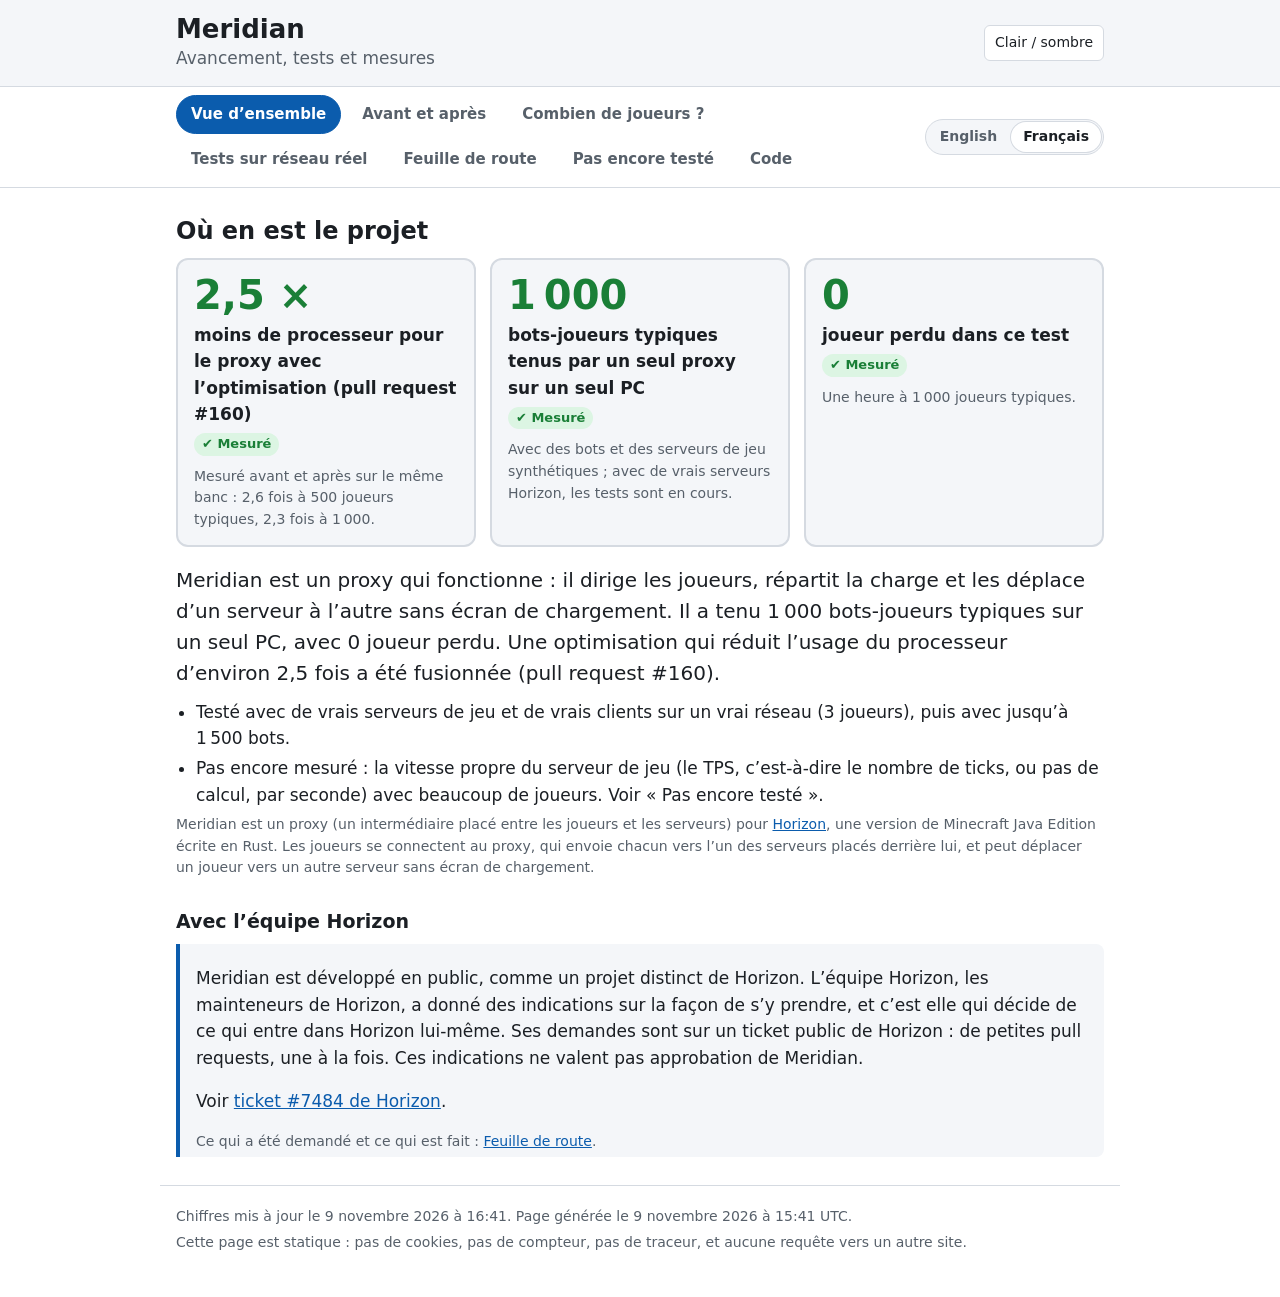
==== commit f4b584d5: "Update the progress page: statuses" ====
--- a/fr/index.html
+++ b/fr/index.html
@@ -27,12 +27,12 @@
 <section id="compare"><h2>Avant et après l’optimisation</h2><p class="muted">Avant (branche main) (commit 57930e6) &middot; Après (les écritures d’une même lecture sont groupées) (commit c38a01e (fusionné, #160))</p><p class="lead">Avec des serveurs de jeu qui envoient ensemble les paquets d’un tick (un pas de calcul de 50 ms), comme le font les vrais serveurs, le proxy dépense maintenant environ 2,5 fois moins de processeur par paquet : 1 000 joueurs typiques demandent environ 2,6 cœurs au lieu de 6,2.</p><div class="hero"><div class="tile"><h3>Processeur pour 1 000 joueurs</h3><p class="small">sur les 8 cœurs que le proxy peut utiliser</p><div class="ba"><div class="bside"><span class="who">Avant</span><span class="bnum">6,17 cœurs</span></div><span class="arrow" aria-hidden="true">&rarr;</span><div class="aside"><span class="who">Après</span><span class="anum good">2,62 cœurs</span></div></div><p class="change">2,4 fois moins de cœurs</p><span class="badge good"><span aria-hidden="true">&#10004;</span> Mesuré</span></div><div class="tile"><h3>Coût d’un paquet</h3><p class="small">500 joueurs typiques</p><div class="ba"><div class="bside"><span class="who">Avant</span><span class="bnum">20,31 µs</span></div><span class="arrow" aria-hidden="true">&rarr;</span><div class="aside"><span class="who">Après</span><span class="anum good">7,92 µs</span></div></div><p class="change">2,6 fois moins de processeur</p><span class="badge good"><span aria-hidden="true">&#10004;</span> Mesuré</span></div><div class="tile"><h3>Les 1 % d’allers-retours les plus lents (p99)</h3><p class="small">500 joueurs typiques</p><div class="ba"><div class="bside"><span class="who">Avant</span><span class="bnum">15,09 ms</span></div><span class="arrow" aria-hidden="true">&rarr;</span><div class="aside"><span class="who">Après</span><span class="anum good">2,67 ms</span></div></div><p class="change">5,7 fois plus bas</p><span class="badge good"><span aria-hidden="true">&#10004;</span> Mesuré</span></div><div class="tile"><h3>Paquets envoyés d’un coup</h3><p class="small">à chaque joueur</p><div class="ba"><div class="bside"><span class="who">Avant</span><span class="bnum">1 paquet</span></div><span class="arrow" aria-hidden="true">&rarr;</span><div class="aside"><span class="who">Après</span><span class="anum good">12,5 à 17,1 paquets</span></div></div><p class="change">12 à 17 paquets à chaque écriture au lieu de 1</p><span class="badge good"><span aria-hidden="true">&#10004;</span> Mesuré</span></div><div class="tile"><h3>Mémoire par joueur</h3><p class="small">le prix du changement</p><div class="ba"><div class="bside"><span class="who">Avant</span><span class="bnum">524 Ko</span></div><span class="arrow" aria-hidden="true">&rarr;</span><div class="aside"><span class="who">Après</span><span class="anum good">532 Ko</span></div></div><p class="change">+1,3 % (5 % admis)</p><span class="badge good"><span aria-hidden="true">&#10004;</span> Mesuré</span></div></div><div class="verdict"><p>Rien n’est perdu pour autant : les mêmes paquets arrivent aux joueurs, aucun joueur n’a été perdu, et la mémoire par joueur reste à environ 1 % de ce qu’elle était.</p><p>Quand il n’y a rien à grouper, rien ne change. C’est mesuré sur un seul PC avec des bots et vérifié avec un vrai serveur ; c’est fusionné (pull request #160).</p></div><h3 class="sub">Chaque mesure, une par une</h3><article class="crow"><div class="crow-head"><h3>Processeur par paquet, 500 joueurs typiques</h3><span class="gain">2,6 fois moins de processeur</span></div><div class="pair"><div class="side before"><span class="chip before">Avant</span><div class="val"><strong class="big">20,31 µs</strong> <span class="badge good"><span aria-hidden="true">&#10004;</span> Mesuré</span></div><div class="bar" aria-hidden="true"><span class="fill good" style="width:100.0%"></span></div></div><div class="mid" aria-hidden="true">&rarr;</div><div class="side after"><span class="chip after">Après</span><div class="val"><strong class="big">7,92 µs</strong> <span class="badge good"><span aria-hidden="true">&#10004;</span> Mesuré</span></div><div class="bar" aria-hidden="true"><span class="fill good" style="width:39.0%"></span></div></div></div><p class="small">des serveurs qui écrivent une fois par tick (toutes les 50 ms), comme les vrais</p></article><article class="crow"><div class="crow-head"><h3>Processeur par paquet, 1 000 joueurs typiques</h3><span class="gain">2,3 fois moins de processeur</span></div><div class="pair"><div class="side before"><span class="chip before">Avant</span><div class="val"><strong class="big">19,03 µs</strong> <span class="badge good"><span aria-hidden="true">&#10004;</span> Mesuré</span></div><div class="bar" aria-hidden="true"><span class="fill good" style="width:100.0%"></span></div></div><div class="mid" aria-hidden="true">&rarr;</div><div class="side after"><span class="chip after">Après</span><div class="val"><strong class="big">8,11 µs</strong> <span class="badge good"><span aria-hidden="true">&#10004;</span> Mesuré</span></div><div class="bar" aria-hidden="true"><span class="fill good" style="width:42.6%"></span></div></div></div></article><article class="crow"><div class="crow-head"><h3>Cœurs du proxy, 1 000 joueurs typiques</h3><span class="gain">2,4 fois moins de cœurs</span></div><div class="pair"><div class="side before"><span class="chip before">Avant</span><div class="val"><strong class="big">6,17 cœurs</strong> <span class="badge warn"><span aria-hidden="true">&#9650;</span> Mesuré, à surveiller</span></div><div class="bar" aria-hidden="true"><span class="fill warn" style="width:77.1%"></span><i class="tick" style="left:100.0%"></i></div></div><div class="mid" aria-hidden="true">&rarr;</div><div class="side after"><span class="chip after">Après</span><div class="val"><strong class="big">2,62 cœurs</strong> <span class="badge good"><span aria-hidden="true">&#10004;</span> Mesuré</span></div><div class="bar" aria-hidden="true"><span class="fill good" style="width:32.8%"></span><i class="tick" style="left:100.0%"></i></div></div></div><p class="small">les 8 threads donnés au proxy : 8 cœurs (le trait sur les barres).</p></article><article class="crow"><div class="crow-head"><h3>Paquets par écriture vers les joueurs</h3><span class="gain">12 à 17 paquets à chaque écriture au lieu de 1</span></div><div class="pair"><div class="side before"><span class="chip before">Avant</span><div class="val"><strong class="big">1 paquet</strong> <span class="badge good"><span aria-hidden="true">&#10004;</span> Mesuré</span></div><div class="bar" aria-hidden="true"><span class="fill good" style="width:5.8%"></span></div></div><div class="mid" aria-hidden="true">&rarr;</div><div class="side after"><span class="chip after">Après</span><div class="val"><strong class="big">12,5 à 17,1 paquets</strong> <span class="badge good"><span aria-hidden="true">&#10004;</span> Mesuré</span></div><div class="bar" aria-hidden="true"><span class="fill good" style="width:100.0%"></span></div></div></div><p class="small">avec un vrai serveur de jeu : environ 15 (15,5 mesurés sur le premier scénario de l’essai sur réseau réel)</p></article><article class="crow"><div class="crow-head"><h3>Mémoire par joueur, 1 000 joueurs typiques</h3><span class="gain">+1,3 % (5 % admis)</span></div><div class="pair"><div class="side before"><span class="chip before">Avant</span><div class="val"><strong class="big">524 Ko</strong> <span class="badge good"><span aria-hidden="true">&#10004;</span> Mesuré</span></div><div class="bar" aria-hidden="true"><span class="fill good" style="width:98.5%"></span></div></div><div class="mid" aria-hidden="true">&rarr;</div><div class="side after"><span class="chip after">Après</span><div class="val"><strong class="big">532 Ko</strong> <span class="badge good"><span aria-hidden="true">&#10004;</span> Mesuré</span></div><div class="bar" aria-hidden="true"><span class="fill good" style="width:100.0%"></span></div></div></div><p class="small">à 500 joueurs : 514 avant, 499 après. La première version coûtait +19 % ; cela a été corrigé.</p></article><article class="crow"><div class="crow-head"><h3>Latence p99 à travers le proxy, 500 joueurs typiques</h3><span class="gain">5,7 fois plus bas</span></div><div class="pair"><div class="side before"><span class="chip before">Avant</span><div class="val"><strong class="big">15,09 ms</strong> <span class="badge good"><span aria-hidden="true">&#10004;</span> Mesuré</span></div><div class="bar" aria-hidden="true"><span class="fill good" style="width:100.0%"></span></div></div><div class="mid" aria-hidden="true">&rarr;</div><div class="side after"><span class="chip after">Après</span><div class="val"><strong class="big">2,67 ms</strong> <span class="badge good"><span aria-hidden="true">&#10004;</span> Mesuré</span></div><div class="bar" aria-hidden="true"><span class="fill good" style="width:17.7%"></span></div></div></div><p class="small">p99 : 99 allers-retours sur 100 sont plus rapides que cette valeur. Le tick du serveur, de 50 ms, fait partie de ces chiffres.</p></article><article class="crow"><div class="crow-head"><h3>Latence, 1 000 joueurs typiques</h3><span class="gain">non concluant</span></div><div class="pair"><div class="side before"><span class="chip before">Avant</span><div class="val"><strong class="big">pas de chiffre</strong> <span class="badge warn"><span aria-hidden="true">&#9650;</span> Non concluant</span></div><div class="bar empty" aria-hidden="true"></div></div><div class="mid" aria-hidden="true">&rarr;</div><div class="side after"><span class="chip after">Après</span><div class="val"><strong class="big">pas de chiffre</strong> <span class="badge warn"><span aria-hidden="true">&#9650;</span> Non concluant</span></div><div class="bar empty" aria-hidden="true"></div></div></div><p class="small">les bots tournent sur le même PC et étaient la limite</p></article><article class="crow control"><div class="crow-head"><h3>Témoin : des serveurs qui envoient chaque paquet seul <span class="tag">témoin</span></h3><span class="gain same">aucun changement</span></div><div class="pair"><div class="side before"><span class="chip before">Avant</span><div class="val"><strong class="big">24,58 µs</strong> <span class="badge good"><span aria-hidden="true">&#10004;</span> Mesuré</span></div><div class="bar" aria-hidden="true"><span class="fill good" style="width:99.4%"></span></div></div><div class="mid" aria-hidden="true">&rarr;</div><div class="side after"><span class="chip after">Après</span><div class="val"><strong class="big">24,72 µs</strong> <span class="badge good"><span aria-hidden="true">&#10004;</span> Mesuré</span></div><div class="bar" aria-hidden="true"><span class="fill good" style="width:100.0%"></span></div></div></div><p class="small">rien à grouper ici, donc rien ne doit changer : cela montre que le gain vient du seul groupement</p></article><p class="small">Une ligne <b>témoin</b> est un cas où rien ne devrait changer. Elle montre que le gain vient du seul changement.</p></section>
 <section id="players"><h2>Combien de joueurs ?</h2><p>Nous testons avec des bots qui se comportent comme des joueurs, sur un seul PC. Chaque chiffre dit à quel point nous en sommes sûrs :</p><ul class="legend"><li><span class="badge good"><span aria-hidden="true">&#10004;</span> Mesuré</span> Nous l’avons lancé et compté. Aucun joueur n’a été perdu.</li><li><span class="badge warn"><span aria-hidden="true">&#9650;</span> Non concluant</span> Nous l’avons lancé, mais le PC de test était la limite : le résultat ne dit donc rien sur le proxy.</li><li><span class="badge grey"><span aria-hidden="true">&#8776;</span> Extrapolé</span> Une estimation à partir du coût d’un joueur. Pas lancé.</li></ul><div class="cards"><article class="card"><h3>Joueurs légers</h3><p class="muted">peu de trafic : 20 petits paquets et 2 chunks (portions de carte) par seconde chacun (le profil du premier test)</p><div class="line"><div class="lead">Démontré</div><div><strong class="big">1 500 joueurs</strong> <span class="badge good"><span aria-hidden="true">&#10004;</span> Mesuré</span><div class="small">2,39 cœurs de processeur</div><div class="small">2,39 cœurs pour le proxy, avant l’optimisation (elle change peu de chose pour un trafic léger)</div></div></div><div class="line"><div class="lead">Non démontré</div><div><strong class="big">2 000 joueurs</strong> <span class="badge warn"><span aria-hidden="true">&#9650;</span> Non concluant</span><div class="small">la machine de test était la limite : le proxy lui-même avait de la marge (3,5 cœurs)</div></div></div></article><article class="card"><h3>Joueurs typiques</h3><p class="muted">restent immobiles ou marchent environ la moitié du temps ; profil construit à partir d’un vrai client (275 petits paquets et 3,5 chunks par seconde chacun)</p><div class="line"><div class="lead">Démontré</div><div><strong class="big">1 000 joueurs</strong> <span class="badge good"><span aria-hidden="true">&#10004;</span> Mesuré</span><div class="small">2,62 cœurs de processeur</div><div class="small">2,62 cœurs avec l’optimisation (commit c38a01e, fusionné dans la pull request #160) ; 6,2 cœurs avant. Sa latence n’a pas pu être jugée : les bots étaient la limite.</div></div></div></article><article class="card"><h3>Joueurs très actifs</h3><p class="muted">marchent plus de la moitié du temps (le profil de test de charge)</p><div class="line"><div class="lead">Démontré</div><div><strong class="big">500 joueurs</strong> <span class="badge good"><span aria-hidden="true">&#10004;</span> Mesuré</span><div class="small">6,4 cœurs de processeur</div><div class="small">6,40 cœurs avant l’optimisation, avec des serveurs qui écrivent chaque paquet seul ; 1 000 joueurs très actifs n’ont pas été testés</div></div></div></article></div><h3 class="sub">Ce que coûtent 1 000 joueurs typiques</h3><div class="costs"><div class="cost"><div class="cname">Processeur</div><div><strong class="big">2,62 cœurs</strong> <span class="badge good"><span aria-hidden="true">&#10004;</span> Mesuré</span><div class="bar" aria-hidden="true"><span class="fill good" style="width:32.8%"></span></div><div class="small">33 % de 8 cœurs (les 8 threads donnés au proxy sur le PC de test).</div><div class="small">6,2 cœurs avant l’optimisation ; en mode en ligne (chiffrement), environ 1,4 cœur de plus est une estimation</div></div></div><div class="cost"><div class="cname">Mémoire</div><div><strong class="big">0,53 Go</strong> <span class="badge good"><span aria-hidden="true">&#10004;</span> Mesuré</span><div class="bar" aria-hidden="true"><span class="fill good" style="width:6.6%"></span></div><div class="small">7 % de 8 Go (le VPS).</div></div></div><div class="cost"><div class="cname">Débit, dans chaque sens</div><div><strong class="big">660 Mbit/s</strong> <span class="badge bad"><span aria-hidden="true">&#10006;</span> Mesuré, au-dessus de la limite</span><div class="bar" aria-hidden="true"><span class="fill bad" style="width:100.0%"></span><i class="tick" style="left:75.8%"></i></div><div class="small">132 % de 500 Mbit/s (la ligne Internet).</div><div class="small">environ 83 Mo/s vers les joueurs, et autant des serveurs vers le proxy ; compté avant compression, donc sur le câble c’est moins</div></div></div></div><h3 class="sub">Ce que cela veut dire pour des machines plus petites</h3><ul class="plain"><li><strong>Sur une ligne de 500 Mbit/s :</strong> environ 500 à 600 joueurs typiques <span class="badge grey"><span aria-hidden="true">&#8776;</span> Extrapolé</span></li><li><strong>Sur le VPS (4 cœurs partagés) :</strong> environ 300 à 500 joueurs typiques <span class="badge grey"><span aria-hidden="true">&#8776;</span> Extrapolé</span></li></ul><h3 class="sub">Les machines</h3><div class="cards"><article class="card"><h4>Le PC de test</h4><ul class="plain"><li>Windows 11</li><li>Intel i9-14900KF : 8 cœurs rapides (2 threads chacun) + 16 cœurs économes</li><li>64 Go de mémoire</li><li>Le proxy disposait de 8 threads (4 cœurs rapides) ; les bots utilisaient les autres cœurs</li></ul></article><article class="card"><h4>Le VPS (serveur loué)</h4><ul class="plain"><li>Une machine virtuelle KVM, sous Linux (Ubuntu 26.04 LTS, noyau 7.0)</li><li>4 cœurs virtuels (1 thread chacun), présentés comme un Intel Core Processor (Haswell) à 3,0 GHz ; le modèle exact est caché par l’hébergeur</li><li>8 Go de mémoire (7,6 Gio utilisables), pas de swap (mémoire d’échange)</li><li>Disque de 75 Go, NVMe d’après l’offre de l’hébergeur (le disque virtuel ne le dit pas)</li><li>Réseau : jusqu’à environ 3 Gbit/s d’après l’offre de l’hébergeur ; non mesuré</li><li>Les cœurs sont partagés : aucun signe de gêne causée par les autres machines au repos (0,0 % de temps volé), pas testé en charge</li></ul></article><article class="card"><h4>La ligne Internet</h4><ul class="plain"><li>500 Mbit/s en réception et en envoi (annoncé)</li></ul></article></div></section>
 <section id="real"><h2>Tests sur réseau réel</h2><p>De vrais serveurs de jeu, de vrais clients de jeu, un vrai réseau entre eux. Peu de joueurs, mais pas de bots et aucun raccourci.</p><p class="muted">essai sur réseau réel (VPS + PC), 8 novembre</p><div class="rows"><div class="row"><div class="rname">Vrais joueurs dans le test</div><div><strong class="big">3 joueurs</strong> <span class="badge good"><span aria-hidden="true">&#10004;</span> Mesuré</span></div></div><div class="row"><div class="rname">Déplacements d’un serveur à l’autre, et retour</div><div><strong class="big">plus de 50 déplacements entre deux serveurs, tous réussis</strong> <span class="badge good"><span aria-hidden="true">&#10004;</span> Mesuré</span><div class="small">Durée en secondes : 1,4 à 2,1</div><div class="small">18 + 34 vus depuis les clients, 20 + 34 vus depuis le proxy.</div></div></div><div class="row"><div class="rname">Un serveur qui s’arrête avec des joueurs dessus</div><div><strong class="big">3 sur 3 déplacés ailleurs à l’arrêt du serveur B</strong> <span class="badge good"><span aria-hidden="true">&#10004;</span> Mesuré</span></div></div><div class="row"><div class="rname">Vitesse d’évacuation des joueurs</div><div><strong class="big">1,5 s par joueur, un toutes les 2 s</strong> <span class="badge good"><span aria-hidden="true">&#10004;</span> Mesuré</span></div></div><div class="row"><div class="rname">Un serveur qui s’arrête d’un coup</div><div><strong class="big">3 joueurs sur 3 ont été renvoyés vers l’autre serveur, sans retourner à l’écran-titre</strong> <span class="badge good"><span aria-hidden="true">&#10004;</span> Mesuré</span><div class="small">Durée en secondes : 0,011 à 0,123 (côté proxy)</div><div class="small">Un joueur était encore en cours de déplacement quand le serveur l’a expulsé : le correctif de cette semaine l’a rattrapé (123 ms).</div></div></div><div class="row"><div class="rname">Un serveur qui plante</div><div><strong class="big">3 joueurs sur 3 ont été renvoyés vers l’autre serveur après l’arrêt brutal du processus du serveur</strong> <span class="badge good"><span aria-hidden="true">&#10004;</span> Mesuré</span><div class="small">Durée en secondes : 0,021 à 0,025 (côté proxy), 0,9 à 1,7 vu à l’écran</div></div></div><div class="row"><div class="rname">Reconnexions rapides</div><div><strong class="big">5 reconnexions rapides sur 5 ont abouti, sans erreur</strong> <span class="badge good"><span aria-hidden="true">&#10004;</span> Mesuré</span><div class="small">Le client est revenu sous un autre nom : cela vérifie donc la reconnexion, pas les données d’un joueur qui revient.</div></div></div><div class="row"><div class="rname">Paquets groupés à chaque écriture</div><div><strong class="big">environ 15 paquets par écriture</strong> <span class="badge good"><span aria-hidden="true">&#10004;</span> Mesuré</span><div class="small">15,5 mesurés sur le premier scénario.</div></div></div><div class="row"><div class="rname">Mémoire du proxy</div><div><strong class="big">11 Mo avec 3 joueurs au repos ; 67 à 105 Mo au repos après 20 à 60 transferts</strong> <span class="badge warn"><span aria-hidden="true">&#9650;</span> Mesuré, à surveiller</span><div class="small">Un palier, pas une montée continue (elle est retombée à 91 Mo après d’autres transferts). Pas encore comparé à l’ancien proxy.</div></div></div></div><p class="small">Un vrai serveur sur le VPS, un sur le PC, 3 vrais clients, proxy final. Non testé ici : la vitesse propre du serveur de jeu (TPS, ticks par seconde) avec beaucoup de joueurs.</p><div class="rpart" id="real-load"><h3 class="part">Charge sur un vrai serveur Horizon</h3><p>Des bots, pas des personnes, et pas de réseau : 50 bots qui volent et explorent, sur un vrai serveur Horizon, le tout sur un seul PC. Les mêmes bots avec les mêmes graines, d’abord connectés directement au serveur, puis à travers le proxy.</p><p class="muted">Test L2-1, 8 novembre 2026 : 5 minutes de mise en route, puis 10 minutes mesurées.</p><p class="lead">50 joueurs sur un vrai serveur : la même vitesse avec et sans le proxy.</p><div class="tablewrap"><table class="lt"><thead><tr><th scope="col">Mesure</th><th scope="col">En direct</th><th scope="col">À travers le proxy</th></tr></thead><tbody><tr><th scope="row">Vitesse du serveur, moyenne</th><td><strong>20 TPS</strong> <span class="badge good"><span aria-hidden="true">&#10004;</span> Mesuré</span><div class="small">au plus bas 19,95</div></td><td><strong>20 TPS</strong> <span class="badge good"><span aria-hidden="true">&#10004;</span> Mesuré</span><div class="small">au plus bas 19,93</div></td></tr><tr><th scope="row">Tick du serveur, moyenne</th><td><strong>16,9 ms</strong> <span class="badge good"><span aria-hidden="true">&#10004;</span> Mesuré</span></td><td><strong>17,1 ms</strong> <span class="badge good"><span aria-hidden="true">&#10004;</span> Mesuré</span></td></tr><tr><th scope="row">Tick du serveur, 95e centile</th><td><strong>19,5 ms</strong> <span class="badge good"><span aria-hidden="true">&#10004;</span> Mesuré</span></td><td><strong>19,9 ms</strong> <span class="badge good"><span aria-hidden="true">&#10004;</span> Mesuré</span></td></tr><tr><th scope="row">Processeur du serveur</th><td><strong>0,4 cœur</strong> <span class="badge good"><span aria-hidden="true">&#10004;</span> Mesuré</span></td><td><strong>0,44 cœur</strong> <span class="badge good"><span aria-hidden="true">&#10004;</span> Mesuré</span></td></tr><tr><th scope="row">Mémoire du serveur</th><td><strong>830 à 871 Mo</strong> <span class="badge good"><span aria-hidden="true">&#10004;</span> Mesuré</span></td><td><strong>823 à 863 Mo</strong> <span class="badge good"><span aria-hidden="true">&#10004;</span> Mesuré</span></td></tr><tr><th scope="row">Chunks reçus par les bots</th><td><strong>315 766 chunks</strong> <span class="badge good"><span aria-hidden="true">&#10004;</span> Mesuré</span></td><td><strong>315 710 chunks</strong> <span class="badge good"><span aria-hidden="true">&#10004;</span> Mesuré</span></td></tr><tr><th scope="row">Données reçues par les bots</th><td><strong>3 545 Mo</strong> <span class="badge good"><span aria-hidden="true">&#10004;</span> Mesuré</span></td><td><strong>3 550 Mo</strong> <span class="badge good"><span aria-hidden="true">&#10004;</span> Mesuré</span></td></tr><tr><th scope="row">Bots perdus, sur 50</th><td><strong>0 bot</strong> <span class="badge good"><span aria-hidden="true">&#10004;</span> Mesuré</span></td><td><strong>0 bot</strong> <span class="badge good"><span aria-hidden="true">&#10004;</span> Mesuré</span></td></tr><tr><th scope="row">Processeur du proxy</th><td class="muted">&ndash;</td><td><strong>0,21 cœur</strong> <span class="badge good"><span aria-hidden="true">&#10004;</span> Mesuré</span></td></tr><tr><th scope="row">Mémoire du proxy</th><td class="muted">&ndash;</td><td><strong>92 Mo</strong> <span class="badge good"><span aria-hidden="true">&#10004;</span> Mesuré</span></td></tr></tbody></table></div><p class="honest">Un seul essai de chaque, 50 bots sur un serveur, le tout sur un seul PC (pas de réseau). Le serveur n’a pas été poussé à sa limite, et les bots volent en mode créatif : ni minage, ni construction, ni combat. La latence ajoutée n’est pas mesurée ici : le ping du serveur compte en millisecondes entières.</p></div><div class="rpart" id="real-limit"><h3 class="part">La limite d’un vrai serveur Horizon</h3><p>Les mêmes bots, plus nombreux sur un seul serveur, à travers le proxy : à partir de quand le serveur ne tient-il plus son rythme de 20 ticks par seconde (un tick dispose de 50 ms) ?</p><p class="muted">Test L2-1b, 8 novembre 2026 : 75, 100 et 125 bots sur un vrai serveur, à travers le proxy, 10 minutes mesurées pour chacun (50, c’est le test L2-1).</p><p class="lead">Un vrai serveur tient environ 100 joueurs sans peine sur ce PC, et environ 125 à sa limite : 1 000 joueurs demandent 10 à 12 serveurs, et non 20.</p><div class="tablewrap"><table class="lt"><thead><tr><th scope="col">Mesure</th><th scope="col">50 joueurs</th><th scope="col">75 joueurs</th><th scope="col">100 joueurs</th><th scope="col">125 joueurs</th></tr></thead><tbody><tr><th scope="row">Vitesse du serveur, moyenne</th><td><strong>20 TPS</strong> <span class="badge good"><span aria-hidden="true">&#10004;</span> Mesuré</span></td><td><strong>20 TPS</strong> <span class="badge good"><span aria-hidden="true">&#10004;</span> Mesuré</span></td><td><strong>20 TPS</strong> <span class="badge good"><span aria-hidden="true">&#10004;</span> Mesuré</span></td><td><strong>20 TPS</strong> <span class="badge good"><span aria-hidden="true">&#10004;</span> Mesuré</span></td></tr><tr><th scope="row">Vitesse du serveur, seconde la plus basse</th><td><strong>19,93 TPS</strong> <span class="badge good"><span aria-hidden="true">&#10004;</span> Mesuré</span></td><td><strong>16,6 TPS</strong> <span class="badge good"><span aria-hidden="true">&#10004;</span> Mesuré</span></td><td><strong>19,56 TPS</strong> <span class="badge good"><span aria-hidden="true">&#10004;</span> Mesuré</span></td><td><strong>18,36 TPS</strong> <span class="badge good"><span aria-hidden="true">&#10004;</span> Mesuré</span></td></tr><tr><th scope="row">Tick du serveur, moyenne</th><td><strong>17,1 ms</strong> <span class="badge good"><span aria-hidden="true">&#10004;</span> Mesuré</span></td><td><strong>20,6 ms</strong> <span class="badge good"><span aria-hidden="true">&#10004;</span> Mesuré</span></td><td><strong>29,4 ms</strong> <span class="badge good"><span aria-hidden="true">&#10004;</span> Mesuré</span></td><td><strong>41,1 ms</strong> <span class="badge warn"><span aria-hidden="true">&#9650;</span> Mesuré, à surveiller</span></td></tr><tr><th scope="row">Tick du serveur, 95e centile</th><td><strong>19,9 ms</strong> <span class="badge good"><span aria-hidden="true">&#10004;</span> Mesuré</span></td><td><strong>23 ms</strong> <span class="badge good"><span aria-hidden="true">&#10004;</span> Mesuré</span></td><td><strong>33,5 ms</strong> <span class="badge good"><span aria-hidden="true">&#10004;</span> Mesuré</span></td><td><strong>47,2 ms</strong> <span class="badge warn"><span aria-hidden="true">&#9650;</span> Mesuré, à surveiller</span></td></tr><tr><th scope="row">Processeur du serveur</th><td><strong>0,44 cœur</strong> <span class="badge good"><span aria-hidden="true">&#10004;</span> Mesuré</span></td><td><strong>0,48 cœur</strong> <span class="badge good"><span aria-hidden="true">&#10004;</span> Mesuré</span></td><td><strong>0,71 cœur</strong> <span class="badge good"><span aria-hidden="true">&#10004;</span> Mesuré</span></td><td><strong>0,97 cœur</strong> <span class="badge good"><span aria-hidden="true">&#10004;</span> Mesuré</span></td></tr><tr><th scope="row">Mémoire du serveur</th><td><strong>823 Mo</strong> <span class="badge good"><span aria-hidden="true">&#10004;</span> Mesuré</span></td><td><strong>908 Mo</strong> <span class="badge good"><span aria-hidden="true">&#10004;</span> Mesuré</span></td><td><strong>1 017 Mo</strong> <span class="badge good"><span aria-hidden="true">&#10004;</span> Mesuré</span></td><td><strong>1 060 Mo</strong> <span class="badge good"><span aria-hidden="true">&#10004;</span> Mesuré</span></td></tr><tr><th scope="row">Processeur du proxy</th><td><strong>0,21 cœur</strong> <span class="badge good"><span aria-hidden="true">&#10004;</span> Mesuré</span></td><td><strong>0,31 cœur</strong> <span class="badge good"><span aria-hidden="true">&#10004;</span> Mesuré</span></td><td><strong>0,44 cœur</strong> <span class="badge good"><span aria-hidden="true">&#10004;</span> Mesuré</span></td><td><strong>0,65 cœur</strong> <span class="badge good"><span aria-hidden="true">&#10004;</span> Mesuré</span></td></tr><tr><th scope="row">Mémoire du proxy</th><td><strong>92 Mo</strong> <span class="badge good"><span aria-hidden="true">&#10004;</span> Mesuré</span></td><td><strong>139 Mo</strong> <span class="badge good"><span aria-hidden="true">&#10004;</span> Mesuré</span></td><td><strong>188 Mo</strong> <span class="badge good"><span aria-hidden="true">&#10004;</span> Mesuré</span></td><td><strong>252 Mo</strong> <span class="badge good"><span aria-hidden="true">&#10004;</span> Mesuré</span></td></tr><tr><th scope="row">Bots perdus</th><td><strong>0 bot</strong> <span class="badge good"><span aria-hidden="true">&#10004;</span> Mesuré</span></td><td><strong>0 bot</strong> <span class="badge good"><span aria-hidden="true">&#10004;</span> Mesuré</span></td><td><strong>0 bot</strong> <span class="badge good"><span aria-hidden="true">&#10004;</span> Mesuré</span></td><td><strong>0 bot</strong> <span class="badge good"><span aria-hidden="true">&#10004;</span> Mesuré</span></td></tr></tbody></table></div><p class="honest">Un seul essai par taille, sur un seul PC, les bots en mode créatif. D’autres programmes tournaient sur le PC pendant certaines fenêtres, surtout celle à 125 joueurs : la limite est donc le chiffre le moins propre, et un nouvel essai au calme la fixerait. La part d’un cœur par joueur que prend le proxy est plus élevée avec de vrais serveurs (environ 0,4 à 0,5 % d’un cœur) qu’avec des serveurs synthétiques.</p></div></section>
-<section id="roadmap"><h2>Feuille de route</h2><p class="lead">Ce qui est fait et validé, ce qui est en cours et ce qui est prévu.</p><p class="small">Une tâche n’est marquée « faite » que lorsqu’elle est terminée et validée (fusionnée et vérifiée), avec une preuve publique et sa date.</p><p class="legend4">Chaque tâche passe par quatre états : <span class="badge pill grey"><span aria-hidden="true">&#9675;</span> Prévu</span> <span class="badge pill warn"><span aria-hidden="true">&#9680;</span> En cours</span> <span class="badge pill test"><span aria-hidden="true">&#9673;</span> En test</span> <span class="badge pill good"><span aria-hidden="true">&#10004;</span> Fait</span></p><p class="inpanel"><a href="#horizon">Avec l’équipe Horizon</a> &middot; <a href="#plan">La feuille de route de Meridian</a></p><div class="rpart" id="horizon"><h3 class="part">Avec l’équipe Horizon</h3><div class="rblock" id="requested"><h4 class="sub">Demandé par l’équipe Horizon et validé</h4><p class="small">Une demande est validée quand sa pull request est fusionnée dans Horizon.</p><div class="ritems"><article class="ritem done" id="transfer-stack"><div class="rhead"><span class="badge pill good"><span aria-hidden="true">&#10004;</span> Fait</span><h5>Le transfert sans coupure, en une pile de pull requests</h5></div><p>Un joueur passe d’un serveur Horizon à un autre sans écran de chargement. La pile de sept pull requests a été relue et fusionnée par l’équipe Horizon entre le 4 et le 5 novembre.</p><p class="small proofs">Preuves : <a href="https://github.com/horizon-rust/horizon/pull/8693">pull request #8693 de Horizon</a>, <a href="https://github.com/horizon-rust/horizon/pull/8700">pull request #8700 de Horizon</a>, <a href="https://github.com/horizon-rust/horizon/pull/8709">pull request #8709 de Horizon</a>, <a href="https://github.com/horizon-rust/horizon/pull/8716">pull request #8716 de Horizon</a>, <a href="https://github.com/horizon-rust/horizon/pull/8730">pull request #8730 de Horizon</a>, <a href="https://github.com/horizon-rust/horizon/pull/8735">pull request #8735 de Horizon</a>, <a href="https://github.com/horizon-rust/horizon/pull/8742">pull request #8742 de Horizon</a> &middot; validé le 5 novembre 2026</p></article><article class="ritem done" id="transfer-status"><div class="rhead"><span class="badge pill good"><span aria-hidden="true">&#10004;</span> Fait</span><h5>Un serveur donne son état au proxy (transfer-status)</h5></div><p>Un serveur Horizon indique à un proxy combien de joueurs il a et s’il en accepte d’autres, avant qu’on lui en envoie.</p><p class="small proofs">Preuve : <a href="https://github.com/horizon-rust/horizon/pull/10527">pull request #10527 de Horizon</a> &middot; validé le 6 novembre 2026</p></article><article class="ritem done" id="transfer-refuse"><div class="rhead"><span class="badge pill good"><span aria-hidden="true">&#10004;</span> Fait</span><h5>Pas de déplacement vers un serveur plein ou en arrêt</h5></div><p>Un serveur Horizon refuse un joueur qu’on lui envoie quand il est plein ou en train de s’arrêter, et le joueur reste où il était.</p><p class="small proofs">Preuve : <a href="https://github.com/horizon-rust/horizon/pull/11428">pull request #11428 de Horizon</a> &middot; validé le 7 novembre 2026</p></article><article class="ritem done" id="stop-wait"><div class="rhead"><span class="badge pill good"><span aria-hidden="true">&#10004;</span> Fait</span><h5>Un serveur qui s’arrête attend le proxy</h5></div><p>Avant de s’arrêter, un serveur Horizon laisse quelques secondes à un proxy pour déplacer ses joueurs vers un autre serveur.</p><p class="small proofs">Preuve : <a href="https://github.com/horizon-rust/horizon/pull/11713">pull request #11713 de Horizon</a> &middot; validé le 8 novembre 2026</p></article><article class="ritem done" id="riders"><div class="rhead"><span class="badge pill good"><span aria-hidden="true">&#10004;</span> Fait</span><h5>Les passagers tournent comme dans le jeu original</h5></div><p>Une correction dans Horizon pour les joueurs sur une monture ou un véhicule, fusionnée par l’équipe Horizon.</p><p class="small proofs">Preuve : <a href="https://github.com/horizon-rust/horizon/pull/12260">pull request #12260 de Horizon</a> &middot; validé le 8 novembre 2026</p></article><article class="ritem done" id="recipe-book"><div class="rhead"><span class="badge pill good"><span aria-hidden="true">&#10004;</span> Fait</span><h5>Le livre de recettes sur un serveur Paper</h5></div><p>Le livre de recettes de Horizon prend les entrées que le serveur envoie, et marche donc sur un serveur Paper. Fusionné par l’équipe Horizon le 8 novembre.</p><p class="small proofs">Preuve : <a href="https://github.com/horizon-rust/horizon/pull/12496">pull request #12496 de Horizon</a> &middot; validé le 8 novembre 2026</p></article></div></div><div class="rblock" id="answered"><h4 class="sub">Fait de notre côté, en attente de la réponse de l’équipe</h4><p class="small">Ce que l’équipe Horizon a demandé sur le ticket, fait et vérifié par nous ; sa réponse reste à venir.</p><div class="ritems"><article class="ritem done" id="e2e-main"><div class="rhead"><span class="badge pill good"><span aria-hidden="true">&#10004;</span> Fait</span><h5>Le test de passage de relais sur la branche principale de Horizon</h5></div><p>Le test de bout en bout du déplacement d’un joueur entre deux serveurs Horizon, lancé sur la branche principale de Horizon comme demandé : 31 vérifications sur 31, à 3 essais sur 3.</p><p class="small proofs">Preuve : <a href="https://github.com/horizon-rust/horizon/issues/7484#issuecomment-6679467068">les résultats, publiés sur le ticket</a> &middot; validé le 6 novembre 2026</p></article><article class="ritem done" id="real-network-runs"><div class="rhead"><span class="badge pill good"><span aria-hidden="true">&#10004;</span> Fait</span><h5>Des tests sur un vrai réseau, deux fois</h5></div><p>De vrais serveurs Horizon, de vrais clients de jeu et un vrai réseau, les 6 et 7 novembre ; les résultats sont publiés sur le ticket.</p><p class="small proofs">Preuves : <a href="https://github.com/horizon-rust/horizon/issues/7484#issuecomment-6694236033">l’essai du 6 novembre</a>, <a href="https://github.com/horizon-rust/horizon/issues/7484#issuecomment-6708112369">l’essai du 7 novembre</a>, <a href="https://github.com/Akirabane/Meridian/blob/main/docs/REAL-NETWORK-RUN.md">les essais, en détail</a> &middot; validé le 7 novembre 2026</p></article><article class="ritem done" id="extension-point"><div class="rhead"><span class="badge pill good"><span aria-hidden="true">&#10004;</span> Fait</span><h5>Un point d’extension, et les opérateurs des serveurs</h5></div><p>Meridian demande à une extension si un joueur peut se connecter, où il va et quelles commandes il peut utiliser, et il lit les opérateurs des serveurs.</p><p class="small proofs">Preuves : <a href="https://github.com/Akirabane/Meridian/pull/137">pull request #137</a>, <a href="https://github.com/Akirabane/Meridian/pull/144">pull request #144</a>, <a href="https://github.com/Akirabane/Meridian/pull/145">pull request #145</a>, <a href="https://github.com/Akirabane/Meridian/pull/120">pull request #120</a> &middot; validé le 7 novembre 2026</p></article><article class="ritem done" id="news-issue"><div class="rhead"><span class="badge pill good"><span aria-hidden="true">&#10004;</span> Fait</span><h5>Un ticket public pour les nouvelles du proxy</h5></div><p>Les nouvelles de Meridian vont sur un ticket de son propre dépôt, comme demandé, et plus sur celui de Horizon.</p><p class="small proofs">Preuve : <a href="https://github.com/Akirabane/Meridian/issues/117">ticket #117</a> &middot; validé le 6 novembre 2026</p></article></div></div><div class="rblock" id="in-review"><h4 class="sub">En attente de la relecture de l’équipe Horizon</h4><p class="small">Notre pull request ouverte dans Horizon, s’il y en a une : une à la fois, comme demandé.</p><div class="ritems"><p class="muted">Aucune pour l’instant : pas de pull request de notre part en attente.</p></div></div><div class="rblock" id="ahead"><h4 class="sub">Le travail que nous avançons en attendant</h4><p class="small">Du travail du côté de Meridian, qui ne demande rien à Horizon. Chaque élément est dans la feuille de route plus bas.</p><div class="ritems"><article class="ritem see in-progress"><div class="rhead"><span class="badge pill warn"><span aria-hidden="true">&#9680;</span> En cours</span><h5><a href="#load-real-servers">Tests de charge avec de vrais serveurs Horizon</a></h5></div><p class="small">Détails dans la feuille de route plus bas.</p></article><article class="ritem see done"><div class="rhead"><span class="badge pill good"><span aria-hidden="true">&#10004;</span> Fait</span><h5><a href="#extension-orders">Les ordres des extensions</a></h5></div><p class="small">Détails dans la feuille de route plus bas.</p></article><article class="ritem see done"><div class="rhead"><span class="badge pill good"><span aria-hidden="true">&#10004;</span> Fait</span><h5><a href="#extension-events">Les événements pour les extensions</a></h5></div><p class="small">Détails dans la feuille de route plus bas.</p></article><article class="ritem see in-progress"><div class="rhead"><span class="badge pill warn"><span aria-hidden="true">&#9680;</span> En cours</span><h5><a href="#reuse-compressor">Moins de temps processeur pour la compression (une deuxième optimisation)</a></h5></div><p class="small">Détails dans la feuille de route plus bas.</p></article><article class="ritem see done"><div class="rhead"><span class="badge pill good"><span aria-hidden="true">&#10004;</span> Fait</span><h5><a href="#public-page">Cette page publique d’avancement</a></h5></div><p class="small">Détails dans la feuille de route plus bas.</p></article><article class="ritem in-progress" id="triage-11678"><div class="rhead"><span class="badge pill warn"><span aria-hidden="true">&#9680;</span> En cours</span><h5>Un rapport de plantage de Horizon, examiné</h5></div><p>Un plantage de Horizon en quittant un serveur ou un monde : nous avons lu le journal joint, et nous attendons la réponse de la personne qui l’a signalé.</p><p class="small proofs">Lien : <a href="https://github.com/horizon-rust/horizon/issues/11678">ticket #11678 de Horizon</a></p></article><article class="ritem testing" id="horizon-cmd-stopped"><div class="rhead"><span class="badge pill test"><span aria-hidden="true">&#9673;</span> En test</span><h5>Une correction du serveur de Horizon : une commande envoyée à un jeu arrêté</h5></div><p>Une correction du serveur de Horizon pour sa commande cmd quand le jeu est arrêté. Écrite et testée de notre côté ; sa pull request viendra, une à la fois comme demandé.</p></article></div></div></div><div class="rpart" id="plan"><h3 class="part">La feuille de route de Meridian</h3><div class="progress"><strong class="big">Validés : 11 sur 19</strong><div class="bar" aria-hidden="true"><span class="fill good" style="width:57.9%"></span></div></div><h4 class="sub"><span class="badge pill good"><span aria-hidden="true">&#10004;</span> Fait</span> Fait (validé)</h4><div class="ritems"><article class="ritem done" id="relay-batch"><div class="rhead"><span class="badge pill good"><span aria-hidden="true">&#10004;</span> Fait</span><h5>Moins d’écritures vers chaque joueur</h5></div><p>Le proxy envoie maintenant les paquets d’un serveur à un joueur en une seule écriture au lieu d’une par paquet : environ 2,5 fois moins de processeur, mesuré avant et après, puis testé sur un vrai réseau.</p><p class="small proofs">Preuves : <a href="https://github.com/Akirabane/Meridian/pull/160">pull request #160</a>, <a href="https://github.com/Akirabane/Meridian/blob/main/docs/LOAD-1000.md">les mesures, avant et après</a> &middot; validé le 8 novembre 2026</p></article><article class="ritem done" id="health-fixes"><div class="rhead"><span class="badge pill good"><span aria-hidden="true">&#10004;</span> Fait</span><h5>Trois corrections : le contrôle de santé, les évacuations, les documents</h5></div><p>La page des métriques et le contrôle de santé répondent tout de suite, le résumé d’une évacuation compte chaque joueur, et les documents disent ce que change l’attente avant l’arrêt de Horizon.</p><p class="small proofs">Preuves : <a href="https://github.com/Akirabane/Meridian/pull/151">pull request #151</a>, <a href="https://github.com/Akirabane/Meridian/pull/152">pull request #152</a>, <a href="https://github.com/Akirabane/Meridian/pull/154">pull request #154</a> &middot; validé le 8 novembre 2026</p></article><article class="ritem done" id="extension-commands"><div class="rhead"><span class="badge pill good"><span aria-hidden="true">&#10004;</span> Fait</span><h5>Les commandes propres des extensions</h5></div><p>Une extension peut déclarer ses propres commandes, comme /party : le proxy les prend, l’extension répond au joueur, et le serveur de jeu ne les voit jamais.</p><p class="small proofs">Preuves : <a href="https://github.com/Akirabane/Meridian/pull/153">pull request #153</a>, <a href="https://github.com/Akirabane/Meridian/pull/156">pull request #156</a>, <a href="https://github.com/Akirabane/Meridian/pull/158">pull request #158</a>, <a href="https://github.com/Akirabane/Meridian/pull/159">pull request #159</a> &middot; validé le 8 novembre 2026</p></article><article class="ritem done" id="real-network"><div class="rhead"><span class="badge pill good"><span aria-hidden="true">&#10004;</span> Fait</span><h5>Un test sur un vrai réseau avec de vrais serveurs et clients</h5></div><p>De vrais serveurs Horizon, trois vrais clients de jeu et un vrai réseau : des déplacements entre serveurs avec l’inventaire conservé, un serveur qui s’arrête avec des joueurs dessus, et un serveur qui plante, ses joueurs repliés sur l’autre.</p><p class="small proofs">Preuves : <a href="https://github.com/Akirabane/Meridian/blob/main/docs/LOAD-1000.md#on-a-real-network-8-november">le test sur un vrai réseau, 8 novembre</a>, <a href="https://github.com/Akirabane/Meridian/pull/161">pull request #161</a> &middot; validé le 8 novembre 2026</p></article><article class="ritem done" id="public-page"><div class="rhead"><span class="badge pill good"><span aria-hidden="true">&#10004;</span> Fait</span><h5>Cette page publique d’avancement</h5></div><p>Une page publique qui montre ce qui a été mesuré et ce qui ne l’a pas été, en anglais et en français.</p><p class="small proofs">Preuve : <a href="#overview">la page d’avancement</a> &middot; validé le 8 novembre 2026</p></article><article class="ritem done" id="extension-orders"><div class="rhead"><span class="badge pill good"><span aria-hidden="true">&#10004;</span> Fait</span><h5>Les ordres des extensions</h5></div><p>Une extension peut demander des choses au proxy : lire les joueurs, envoyer un message, déplacer ou expulser un joueur, vider ou recharger un serveur, et lancer une ligne de la console du proxy.</p><p class="small">Étapes validées : 8 sur 8</p><ol class="steps"><li><span class="badge pill good"><span aria-hidden="true">&#10004;</span> Fait</span> <span>Le répartiteur d’ordres, avec une limite d’ordres par seconde</span><span class="small"> Preuves : <a href="https://github.com/Akirabane/Meridian/pull/163">pull request #163</a>, <a href="https://github.com/Akirabane/Meridian/pull/164">pull request #164</a> &middot; validé le 8 novembre 2026</span></li><li><span class="badge pill good"><span aria-hidden="true">&#10004;</span> Fait</span> <span>Le côté client dans le kit des extensions (SDK)</span><span class="small"> Preuve : <a href="https://github.com/Akirabane/Meridian/pull/166">pull request #166</a> &middot; validé le 8 novembre 2026</span></li><li><span class="badge pill good"><span aria-hidden="true">&#10004;</span> Fait</span> <span>Lire les joueurs et les serveurs</span><span class="small"> Preuve : <a href="https://github.com/Akirabane/Meridian/pull/167">pull request #167</a> &middot; validé le 8 novembre 2026</span></li><li><span class="badge pill good"><span aria-hidden="true">&#10004;</span> Fait</span> <span>Envoyer un message</span><span class="small"> Preuve : <a href="https://github.com/Akirabane/Meridian/pull/168">pull request #168</a> &middot; validé le 8 novembre 2026</span></li><li><span class="badge pill good"><span aria-hidden="true">&#10004;</span> Fait</span> <span>Déplacer des joueurs</span><span class="small"> Preuve : <a href="https://github.com/Akirabane/Meridian/pull/170">pull request #170</a> &middot; validé le 8 novembre 2026</span></li><li><span class="badge pill good"><span aria-hidden="true">&#10004;</span> Fait</span> <span>Expulser un joueur</span><span class="small"> Preuve : <a href="https://github.com/Akirabane/Meridian/pull/171">pull request #171</a> &middot; validé le 8 novembre 2026</span></li><li><span class="badge pill good"><span aria-hidden="true">&#10004;</span> Fait</span> <span>Vider ou recharger un serveur</span><span class="small"> Preuve : <a href="https://github.com/Akirabane/Meridian/pull/172">pull request #172</a> &middot; validé le 8 novembre 2026</span></li><li><span class="badge pill good"><span aria-hidden="true">&#10004;</span> Fait</span> <span>La console du proxy, en dernier</span><span class="small"> Preuve : <a href="https://github.com/Akirabane/Meridian/pull/173">pull request #173</a> &middot; validé le 8 novembre 2026</span></li></ol><p class="small proofs">validé le 8 novembre 2026</p></article><article class="ritem done" id="extension-events"><div class="rhead"><span class="badge pill good"><span aria-hidden="true">&#10004;</span> Fait</span><h5>Les événements pour les extensions</h5></div><p>Le proxy dira aux extensions ce qui se passe, par exemple un joueur qui arrive ou qui part, en trois pull requests.</p><p class="small">Étapes validées : 3 sur 3</p><ol class="steps"><li><span class="badge pill good"><span aria-hidden="true">&#10004;</span> Fait</span> <span>Le bus d’événements, et les joueurs qui arrivent ou qui partent</span><span class="small"> Preuve : <a href="https://github.com/Akirabane/Meridian/pull/174">pull request #174</a> &middot; validé le 8 novembre 2026</span></li><li><span class="badge pill good"><span aria-hidden="true">&#10004;</span> Fait</span> <span>Les joueurs déplacés vers un autre serveur, ou après un serveur perdu</span><span class="small"> Preuve : <a href="https://github.com/Akirabane/Meridian/pull/178">pull request #178</a> &middot; validé le 9 novembre 2026</span></li><li><span class="badge pill good"><span aria-hidden="true">&#10004;</span> Fait</span> <span>Les serveurs qui s’allument ou s’éteignent, et la file d’attente</span><span class="small"> Preuve : <a href="https://github.com/Akirabane/Meridian/pull/180">pull request #180</a> &middot; validé le 9 novembre 2026</span></li></ol><p class="small proofs">validé le 9 novembre 2026</p></article><article class="ritem done" id="extension-e2e"><div class="rhead"><span class="badge pill good"><span aria-hidden="true">&#10004;</span> Fait</span><h5>Les commandes d’extension testées de bout en bout</h5></div><p>Un vrai client de jeu tape la commande d&#x27;une extension à travers le proxy ; le test vérifie que le serveur ne l&#x27;a jamais vue, y compris quand l&#x27;extension est arrêtée puis revient. Un test automatique le fait à chaque construction, et un essai avec de vrais programmes est publié avec sa méthode et ses résultats.</p><p class="small proofs">Preuves : <a href="https://github.com/Akirabane/Meridian/pull/188">pull request #188</a>, <a href="https://github.com/Akirabane/Meridian/pull/189">pull request #189</a> &middot; validé le 9 novembre 2026</p></article><article class="ritem done" id="accept-transfers"><div class="rhead"><span class="badge pill good"><span aria-hidden="true">&#10004;</span> Fait</span><h5>Les joueurs envoyés par un autre serveur (transferts du jeu)</h5></div><p>Le proxy peut recevoir les joueurs qu’un serveur envoie avec le /transfer du jeu : un lobby peut ainsi les envoyer vers d’autres mondes qui ne partagent pas leur inventaire.</p><p class="small">Étapes validées : 2 sur 2</p><ol class="steps"><li><span class="badge pill good"><span aria-hidden="true">&#10004;</span> Fait</span> <span>Dans le code du proxy</span><span class="small"> Preuves : <a href="https://github.com/Akirabane/Meridian/pull/176">pull request #176</a>, <a href="https://github.com/Akirabane/Meridian/pull/177">pull request #177</a> &middot; validé le 8 novembre 2026</span></li><li><span class="badge pill good"><span aria-hidden="true">&#10004;</span> Fait</span> <span>Sur le proxy public, avec les serveurs lobby, survie et hardcore</span><span class="small"> Preuve : <a href="https://github.com/Akirabane/Meridian/pull/186">pull request #186</a> &middot; validé le 9 novembre 2026</span><div class="small">En service sur le proxy public depuis le 9 novembre 2026, avec les serveurs lobby, survie et hardcore ; un trajet du lobby vers la survie, retour au lobby, puis vers le hardcore a été vérifié dans les journaux.</div></li></ol><p class="small proofs">validé le 9 novembre 2026</p></article><article class="ritem done" id="changelog"><div class="rhead"><span class="badge pill good"><span aria-hidden="true">&#10004;</span> Fait</span><h5>Un journal des changements pour qui fait tourner le proxy</h5></div><p>Une page qui dit, du plus récent au plus ancien, ce que chaque changement veut dire pour qui fait tourner le proxy : les nouveaux réglages, ce qu&#x27;il faut retirer du fichier avant de revenir à un proxy plus ancien, et ce qui a changé pour les joueurs et les extensions.</p><p class="small proofs">Preuve : <a href="https://github.com/Akirabane/Meridian/pull/191">pull request #191</a> &middot; validé le 9 novembre 2026</p></article><article class="ritem done" id="server-state"><div class="rhead"><span class="badge pill good"><span aria-hidden="true">&#10004;</span> Fait</span><h5>L’état des serveurs, transmis aux extensions</h5></div><p>Le proxy transmet l&#x27;état de chaque serveur aux extensions, pour qu&#x27;elles choisissent mieux où envoyer un joueur : le rapport de chaque serveur, la raison pour laquelle il est écarté des joueurs, et un événement quand son état change, sans nouvelle permission.</p><p class="small proofs">Preuve : <a href="https://github.com/Akirabane/Meridian/pull/192">pull request #192</a> &middot; validé le 9 novembre 2026</p></article></div><h4 class="sub"><span class="badge pill test"><span aria-hidden="true">&#9673;</span> En test</span> <span class="badge pill warn"><span aria-hidden="true">&#9680;</span> En cours</span> En cours ou en test</h4><div class="ritems"><article class="ritem in-progress" id="load-real-servers"><div class="rhead"><span class="badge pill warn"><span aria-hidden="true">&#9680;</span> En cours</span><h5>Tests de charge avec de vrais serveurs Horizon</h5></div><p>Des bots qui se comportent comme des joueurs, sur de vrais serveurs Horizon derrière le proxy : 50 joueurs d’abord, puis 250, 500, et 1 000 sur un seul PC.</p><p class="small">Étapes validées : 5 sur 7</p><ol class="steps"><li><span class="badge pill good"><span aria-hidden="true">&#10004;</span> Fait</span> <span>50 joueurs sur un vrai serveur : même vitesse avec et sans le proxy</span><span class="small"> Preuve : <a href="#real-load">test L2-1, 8 novembre : les mesures</a> &middot; validé le 8 novembre 2026</span></li><li><span class="badge pill good"><span aria-hidden="true">&#10004;</span> Fait</span> <span>La limite d’un vrai serveur : environ 100 à 125 joueurs</span><span class="small"> Preuve : <a href="#real-limit">test L2-1b, 8 novembre : les mesures</a> &middot; validé le 8 novembre 2026</span></li><li><span class="badge pill good"><span aria-hidden="true">&#10004;</span> Fait</span> <span>Des sondes qui chronomètrent ce que le proxy ajoute à un aller-retour, sans modifier Horizon</span><span class="small"> Preuve : <a href="https://github.com/Akirabane/Meridian/pull/165">pull request #165</a> &middot; validé le 8 novembre 2026</span></li><li><span class="badge pill good"><span aria-hidden="true">&#10004;</span> Fait</span> <span>250 joueurs sur 3 serveurs, sur un seul PC</span><span class="small"> Preuve : <a href="https://github.com/Akirabane/Meridian/pull/187">pull request #187</a> &middot; validé le 9 novembre 2026</span><div class="small">Une exécution, valide : chaque serveur a tenu 20 ticks par seconde, et aucun joueur n&#x27;a été perdu.</div></li><li><span class="badge pill good"><span aria-hidden="true">&#10004;</span> Fait</span> <span>500 joueurs sur 5 à 6 serveurs, sur un seul PC</span><span class="small"> Preuve : <a href="https://github.com/Akirabane/Meridian/pull/187">pull request #187</a> &middot; validé le 9 novembre 2026</span><div class="small">Une exécution, valide, sur 6 serveurs : chaque serveur a tenu 20 ticks par seconde, et aucun joueur n&#x27;a été perdu.</div></li><li><span class="badge pill warn"><span aria-hidden="true">&#9680;</span> En cours</span> <span>750, puis 1 000 joueurs sur 8 à 12 serveurs, sur un seul PC</span><div class="small">750 joueurs sur 9 serveurs n&#x27;ont pas tenu sur ce PC : les serveurs ont manqué de temps processeur, une limite de la machine et non du proxy. 1 000 joueurs pas encore lancés.</div></li><li><span class="badge pill grey"><span aria-hidden="true">&#9675;</span> Prévu</span> <span>250, puis 500 joueurs sur le vrai réseau</span></li></ol></article><article class="ritem in-progress" id="reuse-compressor"><div class="rhead"><span class="badge pill warn"><span aria-hidden="true">&#9680;</span> En cours</span><h5>Moins de temps processeur pour la compression (une deuxième optimisation)</h5></div><p>La compression vers les joueurs prend environ 41 % du temps processeur du proxy avec 100 joueurs (une mesure par réglage ; les 4 % vers les serveurs ne se distinguent pas de 0). Un groupe de compresseurs partagés a été essayé : écart mesuré d’environ 1,7 %, sous les 3 % fixés avant le test : pas adopté. Un niveau de compression plus bas est maintenant un réglage : au niveau 4, avec 100 joueurs sur un vrai serveur, 11,8 % de temps processeur en moins pour 1,5 à 1,7 % d’octets en plus. Mesuré avec des bots sur une machine ; niveau 3 et 500 joueurs non mesurés ; défaut inchangé : 6.</p><p class="small">Étapes validées : 2 sur 4</p><ol class="steps"><li><span class="badge pill good"><span aria-hidden="true">&#10004;</span> Fait</span> <span>Mesurer la part de la compression avec de vrais serveurs (3 réglages à 100 joueurs)</span><span class="small"> Preuve : <a href="https://github.com/Akirabane/Meridian/pull/179">pull request #179</a> &middot; validé le 9 novembre 2026</span></li><li><span class="badge pill grey"><span aria-hidden="true">&#9675;</span> Prévu</span> <span>Réutiliser le compresseur : essayé à 100 joueurs, effet non montré</span></li><li><span class="badge pill good"><span aria-hidden="true">&#10004;</span> Fait</span> <span>Un niveau de compression plus bas vers les joueurs, mesuré en processeur et en bande passante</span><span class="small"> Preuves : <a href="https://github.com/Akirabane/Meridian/pull/179">pull request #179</a>, <a href="https://github.com/Akirabane/Meridian/pull/181">pull request #181</a> &middot; validé le 9 novembre 2026</span></li><li><span class="badge pill warn"><span aria-hidden="true">&#9680;</span> En cours</span> <span>Le niveau 3, et le niveau 4 avec 500 joueurs, mesurés sur un proxy en marche</span><div class="small">Les deux ont été lancés le 9 novembre et aucun ne donne de résultat : le niveau 3 n&#x27;est pas concluant (d&#x27;autres programmes tournaient sur le PC), et la paire à 500 joueurs n&#x27;est pas jugeable (une exécution de chaque côté, dans des conditions différentes). Aucun chiffre n&#x27;est revendiqué. À refaire sur un PC calme.</div></li></ol></article><article class="ritem in-progress" id="seamless-own-state"><div class="rhead"><span class="badge pill warn"><span aria-hidden="true">&#9680;</span> En cours</span><h5>Des déplacements sans écran de chargement entre des mondes qui gardent chacun leur état</h5></div><p>Un lobby, un monde de survie et un monde hardcore gardent chacun leur copie d&#x27;un joueur, et le proxy fait passer le joueur de l&#x27;un à l&#x27;autre sans écran de chargement : rien de l&#x27;inventaire, de l&#x27;expérience ou du mode de jeu d&#x27;un monde ne passe dans l&#x27;autre. Un monde hardcore se rejoint et se quitte toujours avec une connexion (le transfert du jeu), car ses cœurs et son écran de mort n&#x27;arrivent qu&#x27;avec elle.</p><p class="small">Étapes validées : 1 sur 2</p><ol class="steps"><li><span class="badge pill good"><span aria-hidden="true">&#10004;</span> Fait</span> <span>Dans le code du proxy</span><span class="small"> Preuve : <a href="https://github.com/Akirabane/Meridian/pull/190">pull request #190</a> &middot; validé le 9 novembre 2026</span><div class="small">Vérifié en local le 9 novembre avec de vrais serveurs et un vrai client de jeu, sur un seul PC : chaque serveur a gardé sa copie, et ce qu&#x27;un joueur a reçu juste avant de partir a été enregistré là où il l&#x27;a reçu. Un joueur, une exécution de chaque déplacement.</div></li><li><span class="badge pill grey"><span aria-hidden="true">&#9675;</span> Prévu</span> <span>Sur le proxy public, entre le lobby et la survie</span><div class="small">Pas déployé : le propriétaire des serveurs décide.</div></li></ol></article><article class="ritem in-progress" id="extension-allow-all"><div class="rhead"><span class="badge pill warn"><span aria-hidden="true">&#9680;</span> En cours</span><h5>La plus petite extension à copier, lancée par les tests du proxy (allow-all)</h5></div><p>Une extension d&#x27;exemple qui répond à chaque décision par le choix du proxy lui-même et journalise chaque requête : le modèle dont partir, et un test qui montre que le proxy avec une extension jamais en désaccord se comporte comme sans extension.</p><p class="small proofs">En relecture : <a href="https://github.com/Akirabane/Meridian/pull/193">pull request #193</a></p></article><article class="ritem in-progress" id="extension-file-permissions"><div class="rhead"><span class="badge pill warn"><span aria-hidden="true">&#9680;</span> En cours</span><h5>Des droits lus dans un fichier, une extension d&#x27;exemple (file-permissions)</h5></div><p>Une extension d&#x27;exemple qui accorde ou refuse les droits des commandes du proxy d&#x27;après un fichier de joueurs, garde ses réponses une minute et relit le fichier sur une commande à elle : jamais un droit plus large sans un fichier qu&#x27;elle a pu lire.</p></article><article class="ritem in-progress" id="network-sim-scaling"><div class="rhead"><span class="badge pill warn"><span aria-hidden="true">&#9680;</span> En cours</span><h5>Un simulateur de réseau, et la mise à l’échelle automatique</h5></div><p>Tester le proxy sur un mauvais réseau (délai, pertes) avec un simulateur, et démarrer ou arrêter des serveurs tout seuls au gré des joueurs qui arrivent et qui partent.</p><p class="small">Étapes validées : 1 sur 2</p><ol class="steps"><li><span class="badge pill good"><span aria-hidden="true">&#10004;</span> Fait</span> <span>Un simulateur de réseau</span><span class="small"> Preuve : <a href="https://github.com/Akirabane/Meridian/pull/169">pull request #169</a> &middot; validé le 8 novembre 2026</span></li><li><span class="badge pill grey"><span aria-hidden="true">&#9675;</span> Prévu</span> <span>La mise à l’échelle automatique</span></li></ol></article></div><h4 class="sub"><span class="badge pill grey"><span aria-hidden="true">&#9675;</span> Prévu</span> Prévu</h4><div class="ritems"><article class="ritem planned" id="multi-proxy"><div class="rhead"><span class="badge pill grey"><span aria-hidden="true">&#9675;</span> Prévu</span><h5>Plusieurs proxys qui travaillent ensemble</h5></div><p>Seulement si l’objectif dépasse 2 500 joueurs : plusieurs proxys qui se partagent les joueurs et les serveurs.</p></article><article class="ritem planned" id="admin-panel"><div class="rhead"><span class="badge pill grey"><span aria-hidden="true">&#9675;</span> Prévu</span><h5>Un panneau web pour surveiller et piloter le proxy</h5></div><p>Une page web facultative, à part du proxy, pour voir les joueurs et les serveurs, puis agir sur eux et changer les réglages, derrière une connexion avec un second code.</p></article></div></div></section>
+<section id="roadmap"><h2>Feuille de route</h2><p class="lead">Ce qui est fait et validé, ce qui est en cours et ce qui est prévu.</p><p class="small">Une tâche n’est marquée « faite » que lorsqu’elle est terminée et validée (fusionnée et vérifiée), avec une preuve publique et sa date.</p><p class="legend4">Chaque tâche passe par quatre états : <span class="badge pill grey"><span aria-hidden="true">&#9675;</span> Prévu</span> <span class="badge pill warn"><span aria-hidden="true">&#9680;</span> En cours</span> <span class="badge pill test"><span aria-hidden="true">&#9673;</span> En test</span> <span class="badge pill good"><span aria-hidden="true">&#10004;</span> Fait</span></p><p class="inpanel"><a href="#horizon">Avec l’équipe Horizon</a> &middot; <a href="#plan">La feuille de route de Meridian</a></p><div class="rpart" id="horizon"><h3 class="part">Avec l’équipe Horizon</h3><div class="rblock" id="requested"><h4 class="sub">Demandé par l’équipe Horizon et validé</h4><p class="small">Une demande est validée quand sa pull request est fusionnée dans Horizon.</p><div class="ritems"><article class="ritem done" id="transfer-stack"><div class="rhead"><span class="badge pill good"><span aria-hidden="true">&#10004;</span> Fait</span><h5>Le transfert sans coupure, en une pile de pull requests</h5></div><p>Un joueur passe d’un serveur Horizon à un autre sans écran de chargement. La pile de sept pull requests a été relue et fusionnée par l’équipe Horizon entre le 4 et le 5 novembre.</p><p class="small proofs">Preuves : <a href="https://github.com/horizon-rust/horizon/pull/8693">pull request #8693 de Horizon</a>, <a href="https://github.com/horizon-rust/horizon/pull/8700">pull request #8700 de Horizon</a>, <a href="https://github.com/horizon-rust/horizon/pull/8709">pull request #8709 de Horizon</a>, <a href="https://github.com/horizon-rust/horizon/pull/8716">pull request #8716 de Horizon</a>, <a href="https://github.com/horizon-rust/horizon/pull/8730">pull request #8730 de Horizon</a>, <a href="https://github.com/horizon-rust/horizon/pull/8735">pull request #8735 de Horizon</a>, <a href="https://github.com/horizon-rust/horizon/pull/8742">pull request #8742 de Horizon</a> &middot; validé le 5 novembre 2026</p></article><article class="ritem done" id="transfer-status"><div class="rhead"><span class="badge pill good"><span aria-hidden="true">&#10004;</span> Fait</span><h5>Un serveur donne son état au proxy (transfer-status)</h5></div><p>Un serveur Horizon indique à un proxy combien de joueurs il a et s’il en accepte d’autres, avant qu’on lui en envoie.</p><p class="small proofs">Preuve : <a href="https://github.com/horizon-rust/horizon/pull/10527">pull request #10527 de Horizon</a> &middot; validé le 6 novembre 2026</p></article><article class="ritem done" id="transfer-refuse"><div class="rhead"><span class="badge pill good"><span aria-hidden="true">&#10004;</span> Fait</span><h5>Pas de déplacement vers un serveur plein ou en arrêt</h5></div><p>Un serveur Horizon refuse un joueur qu’on lui envoie quand il est plein ou en train de s’arrêter, et le joueur reste où il était.</p><p class="small proofs">Preuve : <a href="https://github.com/horizon-rust/horizon/pull/11428">pull request #11428 de Horizon</a> &middot; validé le 7 novembre 2026</p></article><article class="ritem done" id="stop-wait"><div class="rhead"><span class="badge pill good"><span aria-hidden="true">&#10004;</span> Fait</span><h5>Un serveur qui s’arrête attend le proxy</h5></div><p>Avant de s’arrêter, un serveur Horizon laisse quelques secondes à un proxy pour déplacer ses joueurs vers un autre serveur.</p><p class="small proofs">Preuve : <a href="https://github.com/horizon-rust/horizon/pull/11713">pull request #11713 de Horizon</a> &middot; validé le 8 novembre 2026</p></article><article class="ritem done" id="riders"><div class="rhead"><span class="badge pill good"><span aria-hidden="true">&#10004;</span> Fait</span><h5>Les passagers tournent comme dans le jeu original</h5></div><p>Une correction dans Horizon pour les joueurs sur une monture ou un véhicule, fusionnée par l’équipe Horizon.</p><p class="small proofs">Preuve : <a href="https://github.com/horizon-rust/horizon/pull/12260">pull request #12260 de Horizon</a> &middot; validé le 8 novembre 2026</p></article><article class="ritem done" id="recipe-book"><div class="rhead"><span class="badge pill good"><span aria-hidden="true">&#10004;</span> Fait</span><h5>Le livre de recettes sur un serveur Paper</h5></div><p>Le livre de recettes de Horizon prend les entrées que le serveur envoie, et marche donc sur un serveur Paper. Fusionné par l’équipe Horizon le 8 novembre.</p><p class="small proofs">Preuve : <a href="https://github.com/horizon-rust/horizon/pull/12496">pull request #12496 de Horizon</a> &middot; validé le 8 novembre 2026</p></article></div></div><div class="rblock" id="answered"><h4 class="sub">Fait de notre côté, en attente de la réponse de l’équipe</h4><p class="small">Ce que l’équipe Horizon a demandé sur le ticket, fait et vérifié par nous ; sa réponse reste à venir.</p><div class="ritems"><article class="ritem done" id="e2e-main"><div class="rhead"><span class="badge pill good"><span aria-hidden="true">&#10004;</span> Fait</span><h5>Le test de passage de relais sur la branche principale de Horizon</h5></div><p>Le test de bout en bout du déplacement d’un joueur entre deux serveurs Horizon, lancé sur la branche principale de Horizon comme demandé : 31 vérifications sur 31, à 3 essais sur 3.</p><p class="small proofs">Preuve : <a href="https://github.com/horizon-rust/horizon/issues/7484#issuecomment-6679467068">les résultats, publiés sur le ticket</a> &middot; validé le 6 novembre 2026</p></article><article class="ritem done" id="real-network-runs"><div class="rhead"><span class="badge pill good"><span aria-hidden="true">&#10004;</span> Fait</span><h5>Des tests sur un vrai réseau, deux fois</h5></div><p>De vrais serveurs Horizon, de vrais clients de jeu et un vrai réseau, les 6 et 7 novembre ; les résultats sont publiés sur le ticket.</p><p class="small proofs">Preuves : <a href="https://github.com/horizon-rust/horizon/issues/7484#issuecomment-6694236033">l’essai du 6 novembre</a>, <a href="https://github.com/horizon-rust/horizon/issues/7484#issuecomment-6708112369">l’essai du 7 novembre</a>, <a href="https://github.com/Akirabane/Meridian/blob/main/docs/REAL-NETWORK-RUN.md">les essais, en détail</a> &middot; validé le 7 novembre 2026</p></article><article class="ritem done" id="extension-point"><div class="rhead"><span class="badge pill good"><span aria-hidden="true">&#10004;</span> Fait</span><h5>Un point d’extension, et les opérateurs des serveurs</h5></div><p>Meridian demande à une extension si un joueur peut se connecter, où il va et quelles commandes il peut utiliser, et il lit les opérateurs des serveurs.</p><p class="small proofs">Preuves : <a href="https://github.com/Akirabane/Meridian/pull/137">pull request #137</a>, <a href="https://github.com/Akirabane/Meridian/pull/144">pull request #144</a>, <a href="https://github.com/Akirabane/Meridian/pull/145">pull request #145</a>, <a href="https://github.com/Akirabane/Meridian/pull/120">pull request #120</a> &middot; validé le 7 novembre 2026</p></article><article class="ritem done" id="news-issue"><div class="rhead"><span class="badge pill good"><span aria-hidden="true">&#10004;</span> Fait</span><h5>Un ticket public pour les nouvelles du proxy</h5></div><p>Les nouvelles de Meridian vont sur un ticket de son propre dépôt, comme demandé, et plus sur celui de Horizon.</p><p class="small proofs">Preuve : <a href="https://github.com/Akirabane/Meridian/issues/117">ticket #117</a> &middot; validé le 6 novembre 2026</p></article></div></div><div class="rblock" id="in-review"><h4 class="sub">En attente de la relecture de l’équipe Horizon</h4><p class="small">Notre pull request ouverte dans Horizon, s’il y en a une : une à la fois, comme demandé.</p><div class="ritems"><p class="muted">Aucune pour l’instant : pas de pull request de notre part en attente.</p></div></div><div class="rblock" id="ahead"><h4 class="sub">Le travail que nous avançons en attendant</h4><p class="small">Du travail du côté de Meridian, qui ne demande rien à Horizon. Chaque élément est dans la feuille de route plus bas.</p><div class="ritems"><article class="ritem see in-progress"><div class="rhead"><span class="badge pill warn"><span aria-hidden="true">&#9680;</span> En cours</span><h5><a href="#load-real-servers">Tests de charge avec de vrais serveurs Horizon</a></h5></div><p class="small">Détails dans la feuille de route plus bas.</p></article><article class="ritem see done"><div class="rhead"><span class="badge pill good"><span aria-hidden="true">&#10004;</span> Fait</span><h5><a href="#extension-orders">Les ordres des extensions</a></h5></div><p class="small">Détails dans la feuille de route plus bas.</p></article><article class="ritem see done"><div class="rhead"><span class="badge pill good"><span aria-hidden="true">&#10004;</span> Fait</span><h5><a href="#extension-events">Les événements pour les extensions</a></h5></div><p class="small">Détails dans la feuille de route plus bas.</p></article><article class="ritem see in-progress"><div class="rhead"><span class="badge pill warn"><span aria-hidden="true">&#9680;</span> En cours</span><h5><a href="#reuse-compressor">Moins de temps processeur pour la compression (une deuxième optimisation)</a></h5></div><p class="small">Détails dans la feuille de route plus bas.</p></article><article class="ritem see done"><div class="rhead"><span class="badge pill good"><span aria-hidden="true">&#10004;</span> Fait</span><h5><a href="#public-page">Cette page publique d’avancement</a></h5></div><p class="small">Détails dans la feuille de route plus bas.</p></article><article class="ritem in-progress" id="triage-11678"><div class="rhead"><span class="badge pill warn"><span aria-hidden="true">&#9680;</span> En cours</span><h5>Un rapport de plantage de Horizon, examiné</h5></div><p>Un plantage de Horizon en quittant un serveur ou un monde : nous avons lu le journal joint, et nous attendons la réponse de la personne qui l’a signalé.</p><p class="small proofs">Lien : <a href="https://github.com/horizon-rust/horizon/issues/11678">ticket #11678 de Horizon</a></p></article><article class="ritem testing" id="horizon-cmd-stopped"><div class="rhead"><span class="badge pill test"><span aria-hidden="true">&#9673;</span> En test</span><h5>Une correction du serveur de Horizon : une commande envoyée à un jeu arrêté</h5></div><p>Une correction du serveur de Horizon pour sa commande cmd quand le jeu est arrêté. Écrite et testée de notre côté ; sa pull request viendra, une à la fois comme demandé.</p></article></div></div></div><div class="rpart" id="plan"><h3 class="part">La feuille de route de Meridian</h3><div class="progress"><strong class="big">Validés : 12 sur 19</strong><div class="bar" aria-hidden="true"><span class="fill good" style="width:63.2%"></span></div></div><h4 class="sub"><span class="badge pill good"><span aria-hidden="true">&#10004;</span> Fait</span> Fait (validé)</h4><div class="ritems"><article class="ritem done" id="relay-batch"><div class="rhead"><span class="badge pill good"><span aria-hidden="true">&#10004;</span> Fait</span><h5>Moins d’écritures vers chaque joueur</h5></div><p>Le proxy envoie maintenant les paquets d’un serveur à un joueur en une seule écriture au lieu d’une par paquet : environ 2,5 fois moins de processeur, mesuré avant et après, puis testé sur un vrai réseau.</p><p class="small proofs">Preuves : <a href="https://github.com/Akirabane/Meridian/pull/160">pull request #160</a>, <a href="https://github.com/Akirabane/Meridian/blob/main/docs/LOAD-1000.md">les mesures, avant et après</a> &middot; validé le 8 novembre 2026</p></article><article class="ritem done" id="health-fixes"><div class="rhead"><span class="badge pill good"><span aria-hidden="true">&#10004;</span> Fait</span><h5>Trois corrections : le contrôle de santé, les évacuations, les documents</h5></div><p>La page des métriques et le contrôle de santé répondent tout de suite, le résumé d’une évacuation compte chaque joueur, et les documents disent ce que change l’attente avant l’arrêt de Horizon.</p><p class="small proofs">Preuves : <a href="https://github.com/Akirabane/Meridian/pull/151">pull request #151</a>, <a href="https://github.com/Akirabane/Meridian/pull/152">pull request #152</a>, <a href="https://github.com/Akirabane/Meridian/pull/154">pull request #154</a> &middot; validé le 8 novembre 2026</p></article><article class="ritem done" id="extension-commands"><div class="rhead"><span class="badge pill good"><span aria-hidden="true">&#10004;</span> Fait</span><h5>Les commandes propres des extensions</h5></div><p>Une extension peut déclarer ses propres commandes, comme /party : le proxy les prend, l’extension répond au joueur, et le serveur de jeu ne les voit jamais.</p><p class="small proofs">Preuves : <a href="https://github.com/Akirabane/Meridian/pull/153">pull request #153</a>, <a href="https://github.com/Akirabane/Meridian/pull/156">pull request #156</a>, <a href="https://github.com/Akirabane/Meridian/pull/158">pull request #158</a>, <a href="https://github.com/Akirabane/Meridian/pull/159">pull request #159</a> &middot; validé le 8 novembre 2026</p></article><article class="ritem done" id="real-network"><div class="rhead"><span class="badge pill good"><span aria-hidden="true">&#10004;</span> Fait</span><h5>Un test sur un vrai réseau avec de vrais serveurs et clients</h5></div><p>De vrais serveurs Horizon, trois vrais clients de jeu et un vrai réseau : des déplacements entre serveurs avec l’inventaire conservé, un serveur qui s’arrête avec des joueurs dessus, et un serveur qui plante, ses joueurs repliés sur l’autre.</p><p class="small proofs">Preuves : <a href="https://github.com/Akirabane/Meridian/blob/main/docs/LOAD-1000.md#on-a-real-network-8-november">le test sur un vrai réseau, 8 novembre</a>, <a href="https://github.com/Akirabane/Meridian/pull/161">pull request #161</a> &middot; validé le 8 novembre 2026</p></article><article class="ritem done" id="public-page"><div class="rhead"><span class="badge pill good"><span aria-hidden="true">&#10004;</span> Fait</span><h5>Cette page publique d’avancement</h5></div><p>Une page publique qui montre ce qui a été mesuré et ce qui ne l’a pas été, en anglais et en français.</p><p class="small proofs">Preuve : <a href="#overview">la page d’avancement</a> &middot; validé le 8 novembre 2026</p></article><article class="ritem done" id="extension-orders"><div class="rhead"><span class="badge pill good"><span aria-hidden="true">&#10004;</span> Fait</span><h5>Les ordres des extensions</h5></div><p>Une extension peut demander des choses au proxy : lire les joueurs, envoyer un message, déplacer ou expulser un joueur, vider ou recharger un serveur, et lancer une ligne de la console du proxy.</p><p class="small">Étapes validées : 8 sur 8</p><ol class="steps"><li><span class="badge pill good"><span aria-hidden="true">&#10004;</span> Fait</span> <span>Le répartiteur d’ordres, avec une limite d’ordres par seconde</span><span class="small"> Preuves : <a href="https://github.com/Akirabane/Meridian/pull/163">pull request #163</a>, <a href="https://github.com/Akirabane/Meridian/pull/164">pull request #164</a> &middot; validé le 8 novembre 2026</span></li><li><span class="badge pill good"><span aria-hidden="true">&#10004;</span> Fait</span> <span>Le côté client dans le kit des extensions (SDK)</span><span class="small"> Preuve : <a href="https://github.com/Akirabane/Meridian/pull/166">pull request #166</a> &middot; validé le 8 novembre 2026</span></li><li><span class="badge pill good"><span aria-hidden="true">&#10004;</span> Fait</span> <span>Lire les joueurs et les serveurs</span><span class="small"> Preuve : <a href="https://github.com/Akirabane/Meridian/pull/167">pull request #167</a> &middot; validé le 8 novembre 2026</span></li><li><span class="badge pill good"><span aria-hidden="true">&#10004;</span> Fait</span> <span>Envoyer un message</span><span class="small"> Preuve : <a href="https://github.com/Akirabane/Meridian/pull/168">pull request #168</a> &middot; validé le 8 novembre 2026</span></li><li><span class="badge pill good"><span aria-hidden="true">&#10004;</span> Fait</span> <span>Déplacer des joueurs</span><span class="small"> Preuve : <a href="https://github.com/Akirabane/Meridian/pull/170">pull request #170</a> &middot; validé le 8 novembre 2026</span></li><li><span class="badge pill good"><span aria-hidden="true">&#10004;</span> Fait</span> <span>Expulser un joueur</span><span class="small"> Preuve : <a href="https://github.com/Akirabane/Meridian/pull/171">pull request #171</a> &middot; validé le 8 novembre 2026</span></li><li><span class="badge pill good"><span aria-hidden="true">&#10004;</span> Fait</span> <span>Vider ou recharger un serveur</span><span class="small"> Preuve : <a href="https://github.com/Akirabane/Meridian/pull/172">pull request #172</a> &middot; validé le 8 novembre 2026</span></li><li><span class="badge pill good"><span aria-hidden="true">&#10004;</span> Fait</span> <span>La console du proxy, en dernier</span><span class="small"> Preuve : <a href="https://github.com/Akirabane/Meridian/pull/173">pull request #173</a> &middot; validé le 8 novembre 2026</span></li></ol><p class="small proofs">validé le 8 novembre 2026</p></article><article class="ritem done" id="extension-events"><div class="rhead"><span class="badge pill good"><span aria-hidden="true">&#10004;</span> Fait</span><h5>Les événements pour les extensions</h5></div><p>Le proxy dira aux extensions ce qui se passe, par exemple un joueur qui arrive ou qui part, en trois pull requests.</p><p class="small">Étapes validées : 3 sur 3</p><ol class="steps"><li><span class="badge pill good"><span aria-hidden="true">&#10004;</span> Fait</span> <span>Le bus d’événements, et les joueurs qui arrivent ou qui partent</span><span class="small"> Preuve : <a href="https://github.com/Akirabane/Meridian/pull/174">pull request #174</a> &middot; validé le 8 novembre 2026</span></li><li><span class="badge pill good"><span aria-hidden="true">&#10004;</span> Fait</span> <span>Les joueurs déplacés vers un autre serveur, ou après un serveur perdu</span><span class="small"> Preuve : <a href="https://github.com/Akirabane/Meridian/pull/178">pull request #178</a> &middot; validé le 9 novembre 2026</span></li><li><span class="badge pill good"><span aria-hidden="true">&#10004;</span> Fait</span> <span>Les serveurs qui s’allument ou s’éteignent, et la file d’attente</span><span class="small"> Preuve : <a href="https://github.com/Akirabane/Meridian/pull/180">pull request #180</a> &middot; validé le 9 novembre 2026</span></li></ol><p class="small proofs">validé le 9 novembre 2026</p></article><article class="ritem done" id="extension-e2e"><div class="rhead"><span class="badge pill good"><span aria-hidden="true">&#10004;</span> Fait</span><h5>Les commandes d’extension testées de bout en bout</h5></div><p>Un vrai client de jeu tape la commande d&#x27;une extension à travers le proxy ; le test vérifie que le serveur ne l&#x27;a jamais vue, y compris quand l&#x27;extension est arrêtée puis revient. Un test automatique le fait à chaque construction, et un essai avec de vrais programmes est publié avec sa méthode et ses résultats.</p><p class="small proofs">Preuves : <a href="https://github.com/Akirabane/Meridian/pull/188">pull request #188</a>, <a href="https://github.com/Akirabane/Meridian/pull/189">pull request #189</a> &middot; validé le 9 novembre 2026</p></article><article class="ritem done" id="accept-transfers"><div class="rhead"><span class="badge pill good"><span aria-hidden="true">&#10004;</span> Fait</span><h5>Les joueurs envoyés par un autre serveur (transferts du jeu)</h5></div><p>Le proxy peut recevoir les joueurs qu’un serveur envoie avec le /transfer du jeu : un lobby peut ainsi les envoyer vers d’autres mondes qui ne partagent pas leur inventaire.</p><p class="small">Étapes validées : 2 sur 2</p><ol class="steps"><li><span class="badge pill good"><span aria-hidden="true">&#10004;</span> Fait</span> <span>Dans le code du proxy</span><span class="small"> Preuves : <a href="https://github.com/Akirabane/Meridian/pull/176">pull request #176</a>, <a href="https://github.com/Akirabane/Meridian/pull/177">pull request #177</a> &middot; validé le 8 novembre 2026</span></li><li><span class="badge pill good"><span aria-hidden="true">&#10004;</span> Fait</span> <span>Sur le proxy public, avec les serveurs lobby, survie et hardcore</span><span class="small"> Preuve : <a href="https://github.com/Akirabane/Meridian/pull/186">pull request #186</a> &middot; validé le 9 novembre 2026</span><div class="small">En service sur le proxy public depuis le 9 novembre 2026, avec les serveurs lobby, survie et hardcore ; un trajet du lobby vers la survie, retour au lobby, puis vers le hardcore a été vérifié dans les journaux.</div></li></ol><p class="small proofs">validé le 9 novembre 2026</p></article><article class="ritem done" id="changelog"><div class="rhead"><span class="badge pill good"><span aria-hidden="true">&#10004;</span> Fait</span><h5>Un journal des changements pour qui fait tourner le proxy</h5></div><p>Une page qui dit, du plus récent au plus ancien, ce que chaque changement veut dire pour qui fait tourner le proxy : les nouveaux réglages, ce qu&#x27;il faut retirer du fichier avant de revenir à un proxy plus ancien, et ce qui a changé pour les joueurs et les extensions.</p><p class="small proofs">Preuve : <a href="https://github.com/Akirabane/Meridian/pull/191">pull request #191</a> &middot; validé le 9 novembre 2026</p></article><article class="ritem done" id="server-state"><div class="rhead"><span class="badge pill good"><span aria-hidden="true">&#10004;</span> Fait</span><h5>L’état des serveurs, transmis aux extensions</h5></div><p>Le proxy transmet l&#x27;état de chaque serveur aux extensions, pour qu&#x27;elles choisissent mieux où envoyer un joueur : le rapport de chaque serveur, la raison pour laquelle il est écarté des joueurs, et un événement quand son état change, sans nouvelle permission.</p><p class="small proofs">Preuve : <a href="https://github.com/Akirabane/Meridian/pull/192">pull request #192</a> &middot; validé le 9 novembre 2026</p></article><article class="ritem done" id="extension-allow-all"><div class="rhead"><span class="badge pill good"><span aria-hidden="true">&#10004;</span> Fait</span><h5>La plus petite extension à copier, lancée par les tests du proxy (allow-all)</h5></div><p>Une extension d&#x27;exemple qui répond à chaque décision par le choix du proxy lui-même et journalise chaque requête : le modèle dont partir, et un test qui montre que le proxy avec une extension jamais en désaccord se comporte comme sans extension.</p><p class="small proofs">Preuve : <a href="https://github.com/Akirabane/Meridian/pull/193">pull request #193</a> &middot; validé le 9 novembre 2026</p></article></div><h4 class="sub"><span class="badge pill test"><span aria-hidden="true">&#9673;</span> En test</span> <span class="badge pill warn"><span aria-hidden="true">&#9680;</span> En cours</span> En cours ou en test</h4><div class="ritems"><article class="ritem in-progress" id="load-real-servers"><div class="rhead"><span class="badge pill warn"><span aria-hidden="true">&#9680;</span> En cours</span><h5>Tests de charge avec de vrais serveurs Horizon</h5></div><p>Des bots qui se comportent comme des joueurs, sur de vrais serveurs Horizon derrière le proxy : 50 joueurs d’abord, puis 250, 500, et 1 000 sur un seul PC.</p><p class="small">Étapes validées : 5 sur 7</p><ol class="steps"><li><span class="badge pill good"><span aria-hidden="true">&#10004;</span> Fait</span> <span>50 joueurs sur un vrai serveur : même vitesse avec et sans le proxy</span><span class="small"> Preuve : <a href="#real-load">test L2-1, 8 novembre : les mesures</a> &middot; validé le 8 novembre 2026</span></li><li><span class="badge pill good"><span aria-hidden="true">&#10004;</span> Fait</span> <span>La limite d’un vrai serveur : environ 100 à 125 joueurs</span><span class="small"> Preuve : <a href="#real-limit">test L2-1b, 8 novembre : les mesures</a> &middot; validé le 8 novembre 2026</span></li><li><span class="badge pill good"><span aria-hidden="true">&#10004;</span> Fait</span> <span>Des sondes qui chronomètrent ce que le proxy ajoute à un aller-retour, sans modifier Horizon</span><span class="small"> Preuve : <a href="https://github.com/Akirabane/Meridian/pull/165">pull request #165</a> &middot; validé le 8 novembre 2026</span></li><li><span class="badge pill good"><span aria-hidden="true">&#10004;</span> Fait</span> <span>250 joueurs sur 3 serveurs, sur un seul PC</span><span class="small"> Preuve : <a href="https://github.com/Akirabane/Meridian/pull/187">pull request #187</a> &middot; validé le 9 novembre 2026</span><div class="small">Une exécution, valide : chaque serveur a tenu 20 ticks par seconde, et aucun joueur n&#x27;a été perdu.</div></li><li><span class="badge pill good"><span aria-hidden="true">&#10004;</span> Fait</span> <span>500 joueurs sur 5 à 6 serveurs, sur un seul PC</span><span class="small"> Preuve : <a href="https://github.com/Akirabane/Meridian/pull/187">pull request #187</a> &middot; validé le 9 novembre 2026</span><div class="small">Une exécution, valide, sur 6 serveurs : chaque serveur a tenu 20 ticks par seconde, et aucun joueur n&#x27;a été perdu.</div></li><li><span class="badge pill warn"><span aria-hidden="true">&#9680;</span> En cours</span> <span>750, puis 1 000 joueurs sur 8 à 12 serveurs, sur un seul PC</span><div class="small">750 joueurs sur 9 serveurs n&#x27;ont pas tenu sur ce PC : les serveurs ont manqué de temps processeur, une limite de la machine et non du proxy. 1 000 joueurs pas encore lancés.</div></li><li><span class="badge pill grey"><span aria-hidden="true">&#9675;</span> Prévu</span> <span>250, puis 500 joueurs sur le vrai réseau</span></li></ol></article><article class="ritem in-progress" id="reuse-compressor"><div class="rhead"><span class="badge pill warn"><span aria-hidden="true">&#9680;</span> En cours</span><h5>Moins de temps processeur pour la compression (une deuxième optimisation)</h5></div><p>La compression vers les joueurs prend environ 41 % du temps processeur du proxy avec 100 joueurs (une mesure par réglage ; les 4 % vers les serveurs ne se distinguent pas de 0). Un groupe de compresseurs partagés a été essayé : écart mesuré d’environ 1,7 %, sous les 3 % fixés avant le test : pas adopté. Un niveau de compression plus bas est maintenant un réglage : au niveau 4, avec 100 joueurs sur un vrai serveur, 11,8 % de temps processeur en moins pour 1,5 à 1,7 % d’octets en plus. Mesuré avec des bots sur une machine ; niveau 3 et 500 joueurs non mesurés ; défaut inchangé : 6.</p><p class="small">Étapes validées : 2 sur 4</p><ol class="steps"><li><span class="badge pill good"><span aria-hidden="true">&#10004;</span> Fait</span> <span>Mesurer la part de la compression avec de vrais serveurs (3 réglages à 100 joueurs)</span><span class="small"> Preuve : <a href="https://github.com/Akirabane/Meridian/pull/179">pull request #179</a> &middot; validé le 9 novembre 2026</span></li><li><span class="badge pill grey"><span aria-hidden="true">&#9675;</span> Prévu</span> <span>Réutiliser le compresseur : essayé à 100 joueurs, effet non montré</span></li><li><span class="badge pill good"><span aria-hidden="true">&#10004;</span> Fait</span> <span>Un niveau de compression plus bas vers les joueurs, mesuré en processeur et en bande passante</span><span class="small"> Preuves : <a href="https://github.com/Akirabane/Meridian/pull/179">pull request #179</a>, <a href="https://github.com/Akirabane/Meridian/pull/181">pull request #181</a> &middot; validé le 9 novembre 2026</span></li><li><span class="badge pill warn"><span aria-hidden="true">&#9680;</span> En cours</span> <span>Le niveau 3, et le niveau 4 avec 500 joueurs, mesurés sur un proxy en marche</span><div class="small">Les deux ont été lancés le 9 novembre et aucun ne donne de résultat : le niveau 3 n&#x27;est pas concluant (d&#x27;autres programmes tournaient sur le PC), et la paire à 500 joueurs n&#x27;est pas jugeable (une exécution de chaque côté, dans des conditions différentes). Aucun chiffre n&#x27;est revendiqué. À refaire sur un PC calme.</div></li></ol></article><article class="ritem in-progress" id="seamless-own-state"><div class="rhead"><span class="badge pill warn"><span aria-hidden="true">&#9680;</span> En cours</span><h5>Des déplacements sans écran de chargement entre des mondes qui gardent chacun leur état</h5></div><p>Un lobby, un monde de survie et un monde hardcore gardent chacun leur copie d&#x27;un joueur, et le proxy fait passer le joueur de l&#x27;un à l&#x27;autre sans écran de chargement : rien de l&#x27;inventaire, de l&#x27;expérience ou du mode de jeu d&#x27;un monde ne passe dans l&#x27;autre. Un monde hardcore se rejoint et se quitte toujours avec une connexion (le transfert du jeu), car ses cœurs et son écran de mort n&#x27;arrivent qu&#x27;avec elle.</p><p class="small">Étapes validées : 1 sur 2</p><ol class="steps"><li><span class="badge pill good"><span aria-hidden="true">&#10004;</span> Fait</span> <span>Dans le code du proxy</span><span class="small"> Preuve : <a href="https://github.com/Akirabane/Meridian/pull/190">pull request #190</a> &middot; validé le 9 novembre 2026</span><div class="small">Vérifié en local le 9 novembre avec de vrais serveurs et un vrai client de jeu, sur un seul PC : chaque serveur a gardé sa copie, et ce qu&#x27;un joueur a reçu juste avant de partir a été enregistré là où il l&#x27;a reçu. Un joueur, une exécution de chaque déplacement.</div></li><li><span class="badge pill grey"><span aria-hidden="true">&#9675;</span> Prévu</span> <span>Sur le proxy public, entre le lobby et la survie</span><div class="small">Pas déployé : le propriétaire des serveurs décide.</div></li></ol></article><article class="ritem in-progress" id="extension-file-permissions"><div class="rhead"><span class="badge pill warn"><span aria-hidden="true">&#9680;</span> En cours</span><h5>Des droits lus dans un fichier, une extension d&#x27;exemple (file-permissions)</h5></div><p>Une extension d&#x27;exemple qui accorde ou refuse les droits des commandes du proxy d&#x27;après un fichier de joueurs, garde ses réponses une minute et relit le fichier sur une commande à elle : jamais un droit plus large sans un fichier qu&#x27;elle a pu lire.</p></article><article class="ritem in-progress" id="network-sim-scaling"><div class="rhead"><span class="badge pill warn"><span aria-hidden="true">&#9680;</span> En cours</span><h5>Un simulateur de réseau, et la mise à l’échelle automatique</h5></div><p>Tester le proxy sur un mauvais réseau (délai, pertes) avec un simulateur, et démarrer ou arrêter des serveurs tout seuls au gré des joueurs qui arrivent et qui partent.</p><p class="small">Étapes validées : 1 sur 2</p><ol class="steps"><li><span class="badge pill good"><span aria-hidden="true">&#10004;</span> Fait</span> <span>Un simulateur de réseau</span><span class="small"> Preuve : <a href="https://github.com/Akirabane/Meridian/pull/169">pull request #169</a> &middot; validé le 8 novembre 2026</span></li><li><span class="badge pill grey"><span aria-hidden="true">&#9675;</span> Prévu</span> <span>La mise à l’échelle automatique</span></li></ol></article></div><h4 class="sub"><span class="badge pill grey"><span aria-hidden="true">&#9675;</span> Prévu</span> Prévu</h4><div class="ritems"><article class="ritem planned" id="multi-proxy"><div class="rhead"><span class="badge pill grey"><span aria-hidden="true">&#9675;</span> Prévu</span><h5>Plusieurs proxys qui travaillent ensemble</h5></div><p>Seulement si l’objectif dépasse 2 500 joueurs : plusieurs proxys qui se partagent les joueurs et les serveurs.</p></article><article class="ritem planned" id="admin-panel"><div class="rhead"><span class="badge pill grey"><span aria-hidden="true">&#9675;</span> Prévu</span><h5>Un panneau web pour surveiller et piloter le proxy</h5></div><p>Une page web facultative, à part du proxy, pour voir les joueurs et les serveurs, puis agir sur eux et changer les réglages, derrière une connexion avec un second code.</p></article></div></div></section>
 <section id="not-tested"><h2>Pas encore testé</h2><p>Cette liste fait partie des résultats. Si une chose n’apparaît pas sur cette page, c’est qu’elle n’a pas été mesurée.</p><ul class="plain open"><li>La vitesse propre du serveur de jeu (TPS, le nombre de ticks par seconde) avec beaucoup de joueurs n’a pas été mesurée.</li><li>Plus de 3 vrais joueurs à la fois : tous les tests plus grands utilisaient des bots.</li><li>La latence à 1 000 joueurs typiques : les bots, sur le même PC, étaient la limite.</li><li>Mode en ligne (chiffrement) : environ 1,4 cœur de plus à 1 000 joueurs typiques est une estimation, pas une mesure.</li><li>Linux au-delà de 250 joueurs, et un trafic intense à 1 000 joueurs.</li><li>1 000 joueurs qui se connectent dans la même seconde : 114 à 264 connexions ont été perdues sur ce PC (cause pas encore identifiée).</li></ul><p class="honest">Mesuré sur un seul PC, avec des bots synthétiques et de vrais serveurs (voir chaque ligne). L’optimisation est fusionnée (pull request #160).</p></section>
 <section id="links"><h2>Code et documents</h2><ul class="plain open"><li><a href="https://github.com/Akirabane/Meridian">Meridian sur GitHub</a> : le code, les tickets et les pull requests.</li><li><a href="https://github.com/Akirabane/Meridian/tree/main/docs">Les documents</a> : comment le lancer, la conception, les bancs d’essai.</li><li><a href="https://github.com/Akirabane/Meridian/blob/main/docs/LOAD-1000.md">Le test à 1 000 joueurs</a> et <a href="https://github.com/Akirabane/Meridian/blob/main/docs/REAL-NETWORK-RUN.md">l’essai sur réseau réel</a>, en détail.</li><li><a href="https://github.com/horizon-rust/horizon">Horizon</a> : le jeu pour lequel Meridian est un proxy.</li></ul></section>
 </main>
 <footer class="wrap foot">
-  <p>Chiffres mis à jour le 9 novembre 2026 à 16:34. Page générée le 9 novembre 2026 à 15:34 UTC.</p>
+  <p>Chiffres mis à jour le 9 novembre 2026 à 16:41. Page générée le 9 novembre 2026 à 15:41 UTC.</p>
   <p>Cette page est statique : pas de cookies, pas de compteur, pas de traceur, et aucune requête vers un autre site.</p>
 </footer>
 <script src="../site.js?v=10bce1dd"></script>
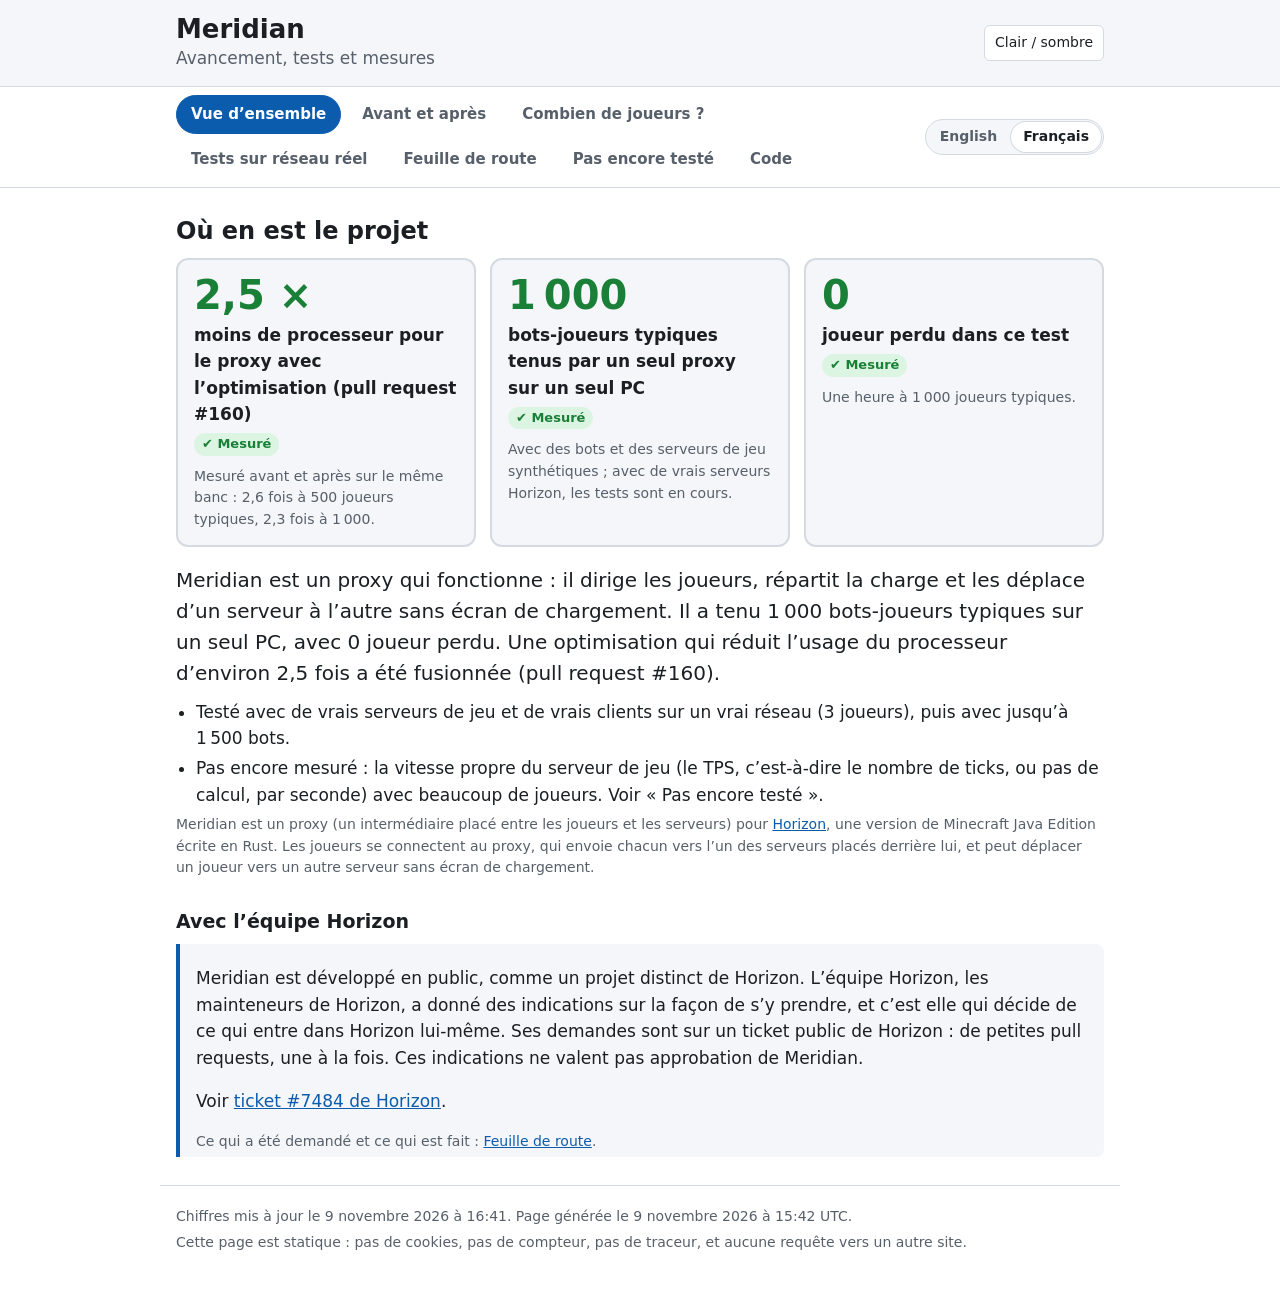
==== commit e91db59a: "Update the progress page: statuses" ====
--- a/fr/index.html
+++ b/fr/index.html
@@ -32,7 +32,7 @@
 <section id="links"><h2>Code et documents</h2><ul class="plain open"><li><a href="https://github.com/Akirabane/Meridian">Meridian sur GitHub</a> : le code, les tickets et les pull requests.</li><li><a href="https://github.com/Akirabane/Meridian/tree/main/docs">Les documents</a> : comment le lancer, la conception, les bancs d’essai.</li><li><a href="https://github.com/Akirabane/Meridian/blob/main/docs/LOAD-1000.md">Le test à 1 000 joueurs</a> et <a href="https://github.com/Akirabane/Meridian/blob/main/docs/REAL-NETWORK-RUN.md">l’essai sur réseau réel</a>, en détail.</li><li><a href="https://github.com/horizon-rust/horizon">Horizon</a> : le jeu pour lequel Meridian est un proxy.</li></ul></section>
 </main>
 <footer class="wrap foot">
-  <p>Chiffres mis à jour le 9 novembre 2026 à 16:41. Page générée le 9 novembre 2026 à 15:41 UTC.</p>
+  <p>Chiffres mis à jour le 9 novembre 2026 à 16:41. Page générée le 9 novembre 2026 à 15:42 UTC.</p>
   <p>Cette page est statique : pas de cookies, pas de compteur, pas de traceur, et aucune requête vers un autre site.</p>
 </footer>
 <script src="../site.js?v=10bce1dd"></script>
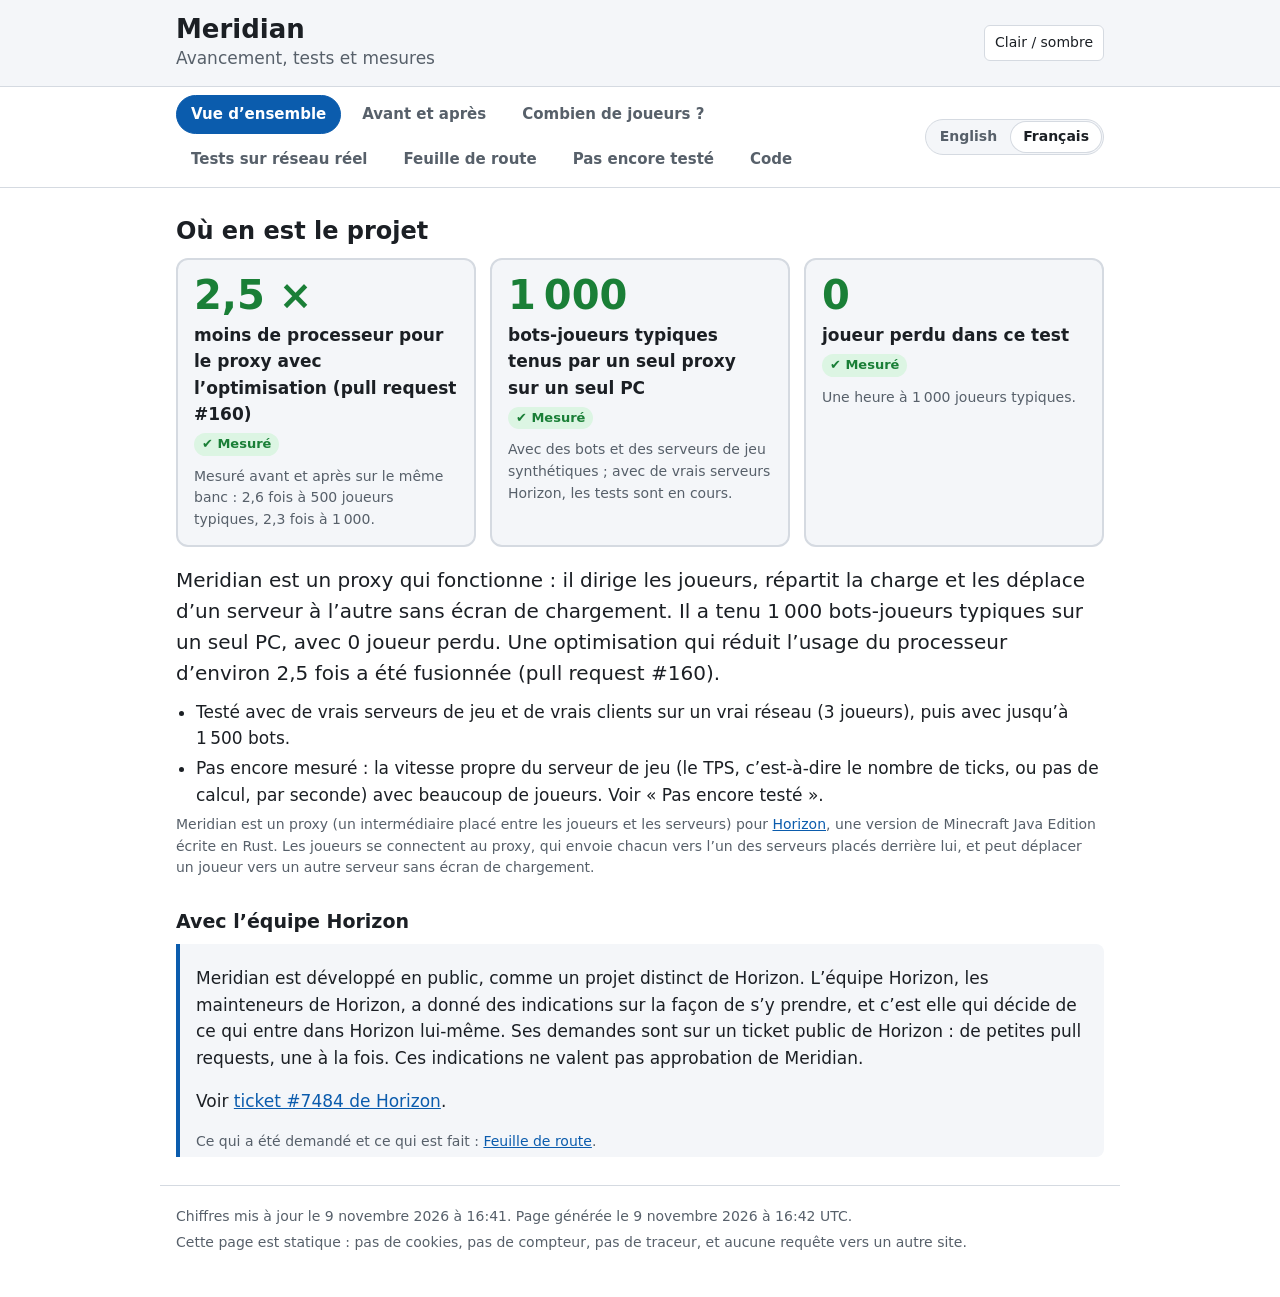
==== commit bdd342c9: "Update the progress page: statuses" ====
--- a/fr/index.html
+++ b/fr/index.html
@@ -32,7 +32,7 @@
 <section id="links"><h2>Code et documents</h2><ul class="plain open"><li><a href="https://github.com/Akirabane/Meridian">Meridian sur GitHub</a> : le code, les tickets et les pull requests.</li><li><a href="https://github.com/Akirabane/Meridian/tree/main/docs">Les documents</a> : comment le lancer, la conception, les bancs d’essai.</li><li><a href="https://github.com/Akirabane/Meridian/blob/main/docs/LOAD-1000.md">Le test à 1 000 joueurs</a> et <a href="https://github.com/Akirabane/Meridian/blob/main/docs/REAL-NETWORK-RUN.md">l’essai sur réseau réel</a>, en détail.</li><li><a href="https://github.com/horizon-rust/horizon">Horizon</a> : le jeu pour lequel Meridian est un proxy.</li></ul></section>
 </main>
 <footer class="wrap foot">
-  <p>Chiffres mis à jour le 9 novembre 2026 à 16:41. Page générée le 9 novembre 2026 à 15:42 UTC.</p>
+  <p>Chiffres mis à jour le 9 novembre 2026 à 16:41. Page générée le 9 novembre 2026 à 16:42 UTC.</p>
   <p>Cette page est statique : pas de cookies, pas de compteur, pas de traceur, et aucune requête vers un autre site.</p>
 </footer>
 <script src="../site.js?v=10bce1dd"></script>
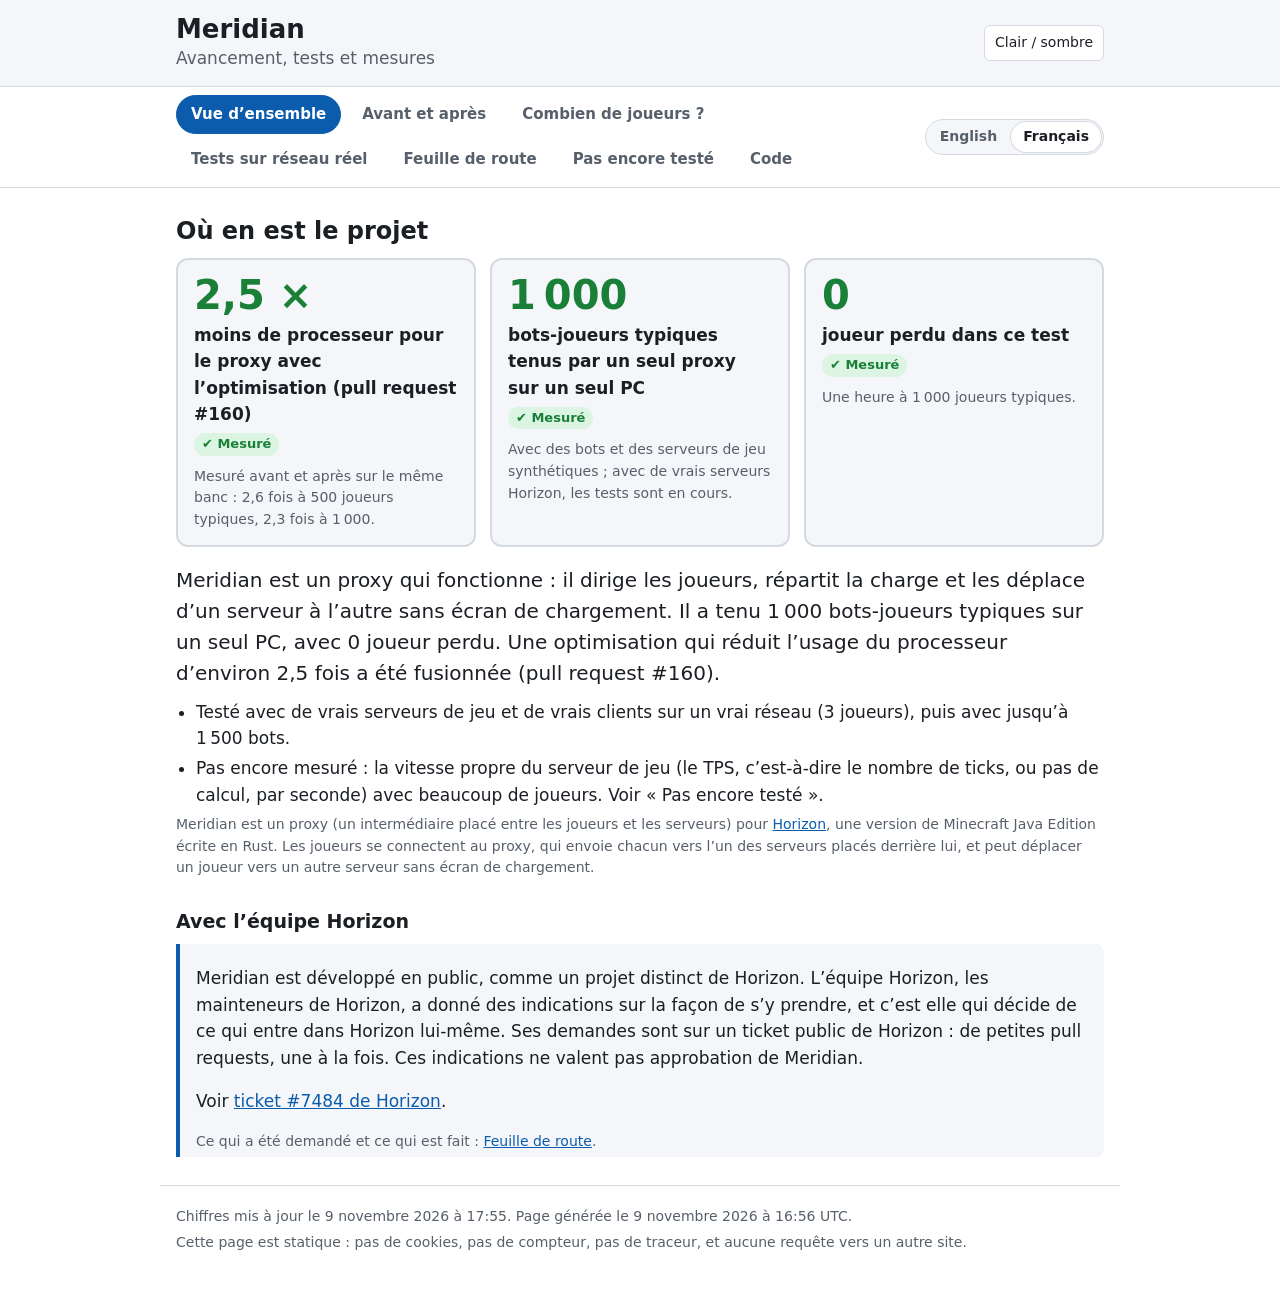
==== commit d44ea6ed: "Update the progress page: statuses" ====
--- a/fr/index.html
+++ b/fr/index.html
@@ -27,12 +27,12 @@
 <section id="compare"><h2>Avant et après l’optimisation</h2><p class="muted">Avant (branche main) (commit 57930e6) &middot; Après (les écritures d’une même lecture sont groupées) (commit c38a01e (fusionné, #160))</p><p class="lead">Avec des serveurs de jeu qui envoient ensemble les paquets d’un tick (un pas de calcul de 50 ms), comme le font les vrais serveurs, le proxy dépense maintenant environ 2,5 fois moins de processeur par paquet : 1 000 joueurs typiques demandent environ 2,6 cœurs au lieu de 6,2.</p><div class="hero"><div class="tile"><h3>Processeur pour 1 000 joueurs</h3><p class="small">sur les 8 cœurs que le proxy peut utiliser</p><div class="ba"><div class="bside"><span class="who">Avant</span><span class="bnum">6,17 cœurs</span></div><span class="arrow" aria-hidden="true">&rarr;</span><div class="aside"><span class="who">Après</span><span class="anum good">2,62 cœurs</span></div></div><p class="change">2,4 fois moins de cœurs</p><span class="badge good"><span aria-hidden="true">&#10004;</span> Mesuré</span></div><div class="tile"><h3>Coût d’un paquet</h3><p class="small">500 joueurs typiques</p><div class="ba"><div class="bside"><span class="who">Avant</span><span class="bnum">20,31 µs</span></div><span class="arrow" aria-hidden="true">&rarr;</span><div class="aside"><span class="who">Après</span><span class="anum good">7,92 µs</span></div></div><p class="change">2,6 fois moins de processeur</p><span class="badge good"><span aria-hidden="true">&#10004;</span> Mesuré</span></div><div class="tile"><h3>Les 1 % d’allers-retours les plus lents (p99)</h3><p class="small">500 joueurs typiques</p><div class="ba"><div class="bside"><span class="who">Avant</span><span class="bnum">15,09 ms</span></div><span class="arrow" aria-hidden="true">&rarr;</span><div class="aside"><span class="who">Après</span><span class="anum good">2,67 ms</span></div></div><p class="change">5,7 fois plus bas</p><span class="badge good"><span aria-hidden="true">&#10004;</span> Mesuré</span></div><div class="tile"><h3>Paquets envoyés d’un coup</h3><p class="small">à chaque joueur</p><div class="ba"><div class="bside"><span class="who">Avant</span><span class="bnum">1 paquet</span></div><span class="arrow" aria-hidden="true">&rarr;</span><div class="aside"><span class="who">Après</span><span class="anum good">12,5 à 17,1 paquets</span></div></div><p class="change">12 à 17 paquets à chaque écriture au lieu de 1</p><span class="badge good"><span aria-hidden="true">&#10004;</span> Mesuré</span></div><div class="tile"><h3>Mémoire par joueur</h3><p class="small">le prix du changement</p><div class="ba"><div class="bside"><span class="who">Avant</span><span class="bnum">524 Ko</span></div><span class="arrow" aria-hidden="true">&rarr;</span><div class="aside"><span class="who">Après</span><span class="anum good">532 Ko</span></div></div><p class="change">+1,3 % (5 % admis)</p><span class="badge good"><span aria-hidden="true">&#10004;</span> Mesuré</span></div></div><div class="verdict"><p>Rien n’est perdu pour autant : les mêmes paquets arrivent aux joueurs, aucun joueur n’a été perdu, et la mémoire par joueur reste à environ 1 % de ce qu’elle était.</p><p>Quand il n’y a rien à grouper, rien ne change. C’est mesuré sur un seul PC avec des bots et vérifié avec un vrai serveur ; c’est fusionné (pull request #160).</p></div><h3 class="sub">Chaque mesure, une par une</h3><article class="crow"><div class="crow-head"><h3>Processeur par paquet, 500 joueurs typiques</h3><span class="gain">2,6 fois moins de processeur</span></div><div class="pair"><div class="side before"><span class="chip before">Avant</span><div class="val"><strong class="big">20,31 µs</strong> <span class="badge good"><span aria-hidden="true">&#10004;</span> Mesuré</span></div><div class="bar" aria-hidden="true"><span class="fill good" style="width:100.0%"></span></div></div><div class="mid" aria-hidden="true">&rarr;</div><div class="side after"><span class="chip after">Après</span><div class="val"><strong class="big">7,92 µs</strong> <span class="badge good"><span aria-hidden="true">&#10004;</span> Mesuré</span></div><div class="bar" aria-hidden="true"><span class="fill good" style="width:39.0%"></span></div></div></div><p class="small">des serveurs qui écrivent une fois par tick (toutes les 50 ms), comme les vrais</p></article><article class="crow"><div class="crow-head"><h3>Processeur par paquet, 1 000 joueurs typiques</h3><span class="gain">2,3 fois moins de processeur</span></div><div class="pair"><div class="side before"><span class="chip before">Avant</span><div class="val"><strong class="big">19,03 µs</strong> <span class="badge good"><span aria-hidden="true">&#10004;</span> Mesuré</span></div><div class="bar" aria-hidden="true"><span class="fill good" style="width:100.0%"></span></div></div><div class="mid" aria-hidden="true">&rarr;</div><div class="side after"><span class="chip after">Après</span><div class="val"><strong class="big">8,11 µs</strong> <span class="badge good"><span aria-hidden="true">&#10004;</span> Mesuré</span></div><div class="bar" aria-hidden="true"><span class="fill good" style="width:42.6%"></span></div></div></div></article><article class="crow"><div class="crow-head"><h3>Cœurs du proxy, 1 000 joueurs typiques</h3><span class="gain">2,4 fois moins de cœurs</span></div><div class="pair"><div class="side before"><span class="chip before">Avant</span><div class="val"><strong class="big">6,17 cœurs</strong> <span class="badge warn"><span aria-hidden="true">&#9650;</span> Mesuré, à surveiller</span></div><div class="bar" aria-hidden="true"><span class="fill warn" style="width:77.1%"></span><i class="tick" style="left:100.0%"></i></div></div><div class="mid" aria-hidden="true">&rarr;</div><div class="side after"><span class="chip after">Après</span><div class="val"><strong class="big">2,62 cœurs</strong> <span class="badge good"><span aria-hidden="true">&#10004;</span> Mesuré</span></div><div class="bar" aria-hidden="true"><span class="fill good" style="width:32.8%"></span><i class="tick" style="left:100.0%"></i></div></div></div><p class="small">les 8 threads donnés au proxy : 8 cœurs (le trait sur les barres).</p></article><article class="crow"><div class="crow-head"><h3>Paquets par écriture vers les joueurs</h3><span class="gain">12 à 17 paquets à chaque écriture au lieu de 1</span></div><div class="pair"><div class="side before"><span class="chip before">Avant</span><div class="val"><strong class="big">1 paquet</strong> <span class="badge good"><span aria-hidden="true">&#10004;</span> Mesuré</span></div><div class="bar" aria-hidden="true"><span class="fill good" style="width:5.8%"></span></div></div><div class="mid" aria-hidden="true">&rarr;</div><div class="side after"><span class="chip after">Après</span><div class="val"><strong class="big">12,5 à 17,1 paquets</strong> <span class="badge good"><span aria-hidden="true">&#10004;</span> Mesuré</span></div><div class="bar" aria-hidden="true"><span class="fill good" style="width:100.0%"></span></div></div></div><p class="small">avec un vrai serveur de jeu : environ 15 (15,5 mesurés sur le premier scénario de l’essai sur réseau réel)</p></article><article class="crow"><div class="crow-head"><h3>Mémoire par joueur, 1 000 joueurs typiques</h3><span class="gain">+1,3 % (5 % admis)</span></div><div class="pair"><div class="side before"><span class="chip before">Avant</span><div class="val"><strong class="big">524 Ko</strong> <span class="badge good"><span aria-hidden="true">&#10004;</span> Mesuré</span></div><div class="bar" aria-hidden="true"><span class="fill good" style="width:98.5%"></span></div></div><div class="mid" aria-hidden="true">&rarr;</div><div class="side after"><span class="chip after">Après</span><div class="val"><strong class="big">532 Ko</strong> <span class="badge good"><span aria-hidden="true">&#10004;</span> Mesuré</span></div><div class="bar" aria-hidden="true"><span class="fill good" style="width:100.0%"></span></div></div></div><p class="small">à 500 joueurs : 514 avant, 499 après. La première version coûtait +19 % ; cela a été corrigé.</p></article><article class="crow"><div class="crow-head"><h3>Latence p99 à travers le proxy, 500 joueurs typiques</h3><span class="gain">5,7 fois plus bas</span></div><div class="pair"><div class="side before"><span class="chip before">Avant</span><div class="val"><strong class="big">15,09 ms</strong> <span class="badge good"><span aria-hidden="true">&#10004;</span> Mesuré</span></div><div class="bar" aria-hidden="true"><span class="fill good" style="width:100.0%"></span></div></div><div class="mid" aria-hidden="true">&rarr;</div><div class="side after"><span class="chip after">Après</span><div class="val"><strong class="big">2,67 ms</strong> <span class="badge good"><span aria-hidden="true">&#10004;</span> Mesuré</span></div><div class="bar" aria-hidden="true"><span class="fill good" style="width:17.7%"></span></div></div></div><p class="small">p99 : 99 allers-retours sur 100 sont plus rapides que cette valeur. Le tick du serveur, de 50 ms, fait partie de ces chiffres.</p></article><article class="crow"><div class="crow-head"><h3>Latence, 1 000 joueurs typiques</h3><span class="gain">non concluant</span></div><div class="pair"><div class="side before"><span class="chip before">Avant</span><div class="val"><strong class="big">pas de chiffre</strong> <span class="badge warn"><span aria-hidden="true">&#9650;</span> Non concluant</span></div><div class="bar empty" aria-hidden="true"></div></div><div class="mid" aria-hidden="true">&rarr;</div><div class="side after"><span class="chip after">Après</span><div class="val"><strong class="big">pas de chiffre</strong> <span class="badge warn"><span aria-hidden="true">&#9650;</span> Non concluant</span></div><div class="bar empty" aria-hidden="true"></div></div></div><p class="small">les bots tournent sur le même PC et étaient la limite</p></article><article class="crow control"><div class="crow-head"><h3>Témoin : des serveurs qui envoient chaque paquet seul <span class="tag">témoin</span></h3><span class="gain same">aucun changement</span></div><div class="pair"><div class="side before"><span class="chip before">Avant</span><div class="val"><strong class="big">24,58 µs</strong> <span class="badge good"><span aria-hidden="true">&#10004;</span> Mesuré</span></div><div class="bar" aria-hidden="true"><span class="fill good" style="width:99.4%"></span></div></div><div class="mid" aria-hidden="true">&rarr;</div><div class="side after"><span class="chip after">Après</span><div class="val"><strong class="big">24,72 µs</strong> <span class="badge good"><span aria-hidden="true">&#10004;</span> Mesuré</span></div><div class="bar" aria-hidden="true"><span class="fill good" style="width:100.0%"></span></div></div></div><p class="small">rien à grouper ici, donc rien ne doit changer : cela montre que le gain vient du seul groupement</p></article><p class="small">Une ligne <b>témoin</b> est un cas où rien ne devrait changer. Elle montre que le gain vient du seul changement.</p></section>
 <section id="players"><h2>Combien de joueurs ?</h2><p>Nous testons avec des bots qui se comportent comme des joueurs, sur un seul PC. Chaque chiffre dit à quel point nous en sommes sûrs :</p><ul class="legend"><li><span class="badge good"><span aria-hidden="true">&#10004;</span> Mesuré</span> Nous l’avons lancé et compté. Aucun joueur n’a été perdu.</li><li><span class="badge warn"><span aria-hidden="true">&#9650;</span> Non concluant</span> Nous l’avons lancé, mais le PC de test était la limite : le résultat ne dit donc rien sur le proxy.</li><li><span class="badge grey"><span aria-hidden="true">&#8776;</span> Extrapolé</span> Une estimation à partir du coût d’un joueur. Pas lancé.</li></ul><div class="cards"><article class="card"><h3>Joueurs légers</h3><p class="muted">peu de trafic : 20 petits paquets et 2 chunks (portions de carte) par seconde chacun (le profil du premier test)</p><div class="line"><div class="lead">Démontré</div><div><strong class="big">1 500 joueurs</strong> <span class="badge good"><span aria-hidden="true">&#10004;</span> Mesuré</span><div class="small">2,39 cœurs de processeur</div><div class="small">2,39 cœurs pour le proxy, avant l’optimisation (elle change peu de chose pour un trafic léger)</div></div></div><div class="line"><div class="lead">Non démontré</div><div><strong class="big">2 000 joueurs</strong> <span class="badge warn"><span aria-hidden="true">&#9650;</span> Non concluant</span><div class="small">la machine de test était la limite : le proxy lui-même avait de la marge (3,5 cœurs)</div></div></div></article><article class="card"><h3>Joueurs typiques</h3><p class="muted">restent immobiles ou marchent environ la moitié du temps ; profil construit à partir d’un vrai client (275 petits paquets et 3,5 chunks par seconde chacun)</p><div class="line"><div class="lead">Démontré</div><div><strong class="big">1 000 joueurs</strong> <span class="badge good"><span aria-hidden="true">&#10004;</span> Mesuré</span><div class="small">2,62 cœurs de processeur</div><div class="small">2,62 cœurs avec l’optimisation (commit c38a01e, fusionné dans la pull request #160) ; 6,2 cœurs avant. Sa latence n’a pas pu être jugée : les bots étaient la limite.</div></div></div></article><article class="card"><h3>Joueurs très actifs</h3><p class="muted">marchent plus de la moitié du temps (le profil de test de charge)</p><div class="line"><div class="lead">Démontré</div><div><strong class="big">500 joueurs</strong> <span class="badge good"><span aria-hidden="true">&#10004;</span> Mesuré</span><div class="small">6,4 cœurs de processeur</div><div class="small">6,40 cœurs avant l’optimisation, avec des serveurs qui écrivent chaque paquet seul ; 1 000 joueurs très actifs n’ont pas été testés</div></div></div></article></div><h3 class="sub">Ce que coûtent 1 000 joueurs typiques</h3><div class="costs"><div class="cost"><div class="cname">Processeur</div><div><strong class="big">2,62 cœurs</strong> <span class="badge good"><span aria-hidden="true">&#10004;</span> Mesuré</span><div class="bar" aria-hidden="true"><span class="fill good" style="width:32.8%"></span></div><div class="small">33 % de 8 cœurs (les 8 threads donnés au proxy sur le PC de test).</div><div class="small">6,2 cœurs avant l’optimisation ; en mode en ligne (chiffrement), environ 1,4 cœur de plus est une estimation</div></div></div><div class="cost"><div class="cname">Mémoire</div><div><strong class="big">0,53 Go</strong> <span class="badge good"><span aria-hidden="true">&#10004;</span> Mesuré</span><div class="bar" aria-hidden="true"><span class="fill good" style="width:6.6%"></span></div><div class="small">7 % de 8 Go (le VPS).</div></div></div><div class="cost"><div class="cname">Débit, dans chaque sens</div><div><strong class="big">660 Mbit/s</strong> <span class="badge bad"><span aria-hidden="true">&#10006;</span> Mesuré, au-dessus de la limite</span><div class="bar" aria-hidden="true"><span class="fill bad" style="width:100.0%"></span><i class="tick" style="left:75.8%"></i></div><div class="small">132 % de 500 Mbit/s (la ligne Internet).</div><div class="small">environ 83 Mo/s vers les joueurs, et autant des serveurs vers le proxy ; compté avant compression, donc sur le câble c’est moins</div></div></div></div><h3 class="sub">Ce que cela veut dire pour des machines plus petites</h3><ul class="plain"><li><strong>Sur une ligne de 500 Mbit/s :</strong> environ 500 à 600 joueurs typiques <span class="badge grey"><span aria-hidden="true">&#8776;</span> Extrapolé</span></li><li><strong>Sur le VPS (4 cœurs partagés) :</strong> environ 300 à 500 joueurs typiques <span class="badge grey"><span aria-hidden="true">&#8776;</span> Extrapolé</span></li></ul><h3 class="sub">Les machines</h3><div class="cards"><article class="card"><h4>Le PC de test</h4><ul class="plain"><li>Windows 11</li><li>Intel i9-14900KF : 8 cœurs rapides (2 threads chacun) + 16 cœurs économes</li><li>64 Go de mémoire</li><li>Le proxy disposait de 8 threads (4 cœurs rapides) ; les bots utilisaient les autres cœurs</li></ul></article><article class="card"><h4>Le VPS (serveur loué)</h4><ul class="plain"><li>Une machine virtuelle KVM, sous Linux (Ubuntu 26.04 LTS, noyau 7.0)</li><li>4 cœurs virtuels (1 thread chacun), présentés comme un Intel Core Processor (Haswell) à 3,0 GHz ; le modèle exact est caché par l’hébergeur</li><li>8 Go de mémoire (7,6 Gio utilisables), pas de swap (mémoire d’échange)</li><li>Disque de 75 Go, NVMe d’après l’offre de l’hébergeur (le disque virtuel ne le dit pas)</li><li>Réseau : jusqu’à environ 3 Gbit/s d’après l’offre de l’hébergeur ; non mesuré</li><li>Les cœurs sont partagés : aucun signe de gêne causée par les autres machines au repos (0,0 % de temps volé), pas testé en charge</li></ul></article><article class="card"><h4>La ligne Internet</h4><ul class="plain"><li>500 Mbit/s en réception et en envoi (annoncé)</li></ul></article></div></section>
 <section id="real"><h2>Tests sur réseau réel</h2><p>De vrais serveurs de jeu, de vrais clients de jeu, un vrai réseau entre eux. Peu de joueurs, mais pas de bots et aucun raccourci.</p><p class="muted">essai sur réseau réel (VPS + PC), 8 novembre</p><div class="rows"><div class="row"><div class="rname">Vrais joueurs dans le test</div><div><strong class="big">3 joueurs</strong> <span class="badge good"><span aria-hidden="true">&#10004;</span> Mesuré</span></div></div><div class="row"><div class="rname">Déplacements d’un serveur à l’autre, et retour</div><div><strong class="big">plus de 50 déplacements entre deux serveurs, tous réussis</strong> <span class="badge good"><span aria-hidden="true">&#10004;</span> Mesuré</span><div class="small">Durée en secondes : 1,4 à 2,1</div><div class="small">18 + 34 vus depuis les clients, 20 + 34 vus depuis le proxy.</div></div></div><div class="row"><div class="rname">Un serveur qui s’arrête avec des joueurs dessus</div><div><strong class="big">3 sur 3 déplacés ailleurs à l’arrêt du serveur B</strong> <span class="badge good"><span aria-hidden="true">&#10004;</span> Mesuré</span></div></div><div class="row"><div class="rname">Vitesse d’évacuation des joueurs</div><div><strong class="big">1,5 s par joueur, un toutes les 2 s</strong> <span class="badge good"><span aria-hidden="true">&#10004;</span> Mesuré</span></div></div><div class="row"><div class="rname">Un serveur qui s’arrête d’un coup</div><div><strong class="big">3 joueurs sur 3 ont été renvoyés vers l’autre serveur, sans retourner à l’écran-titre</strong> <span class="badge good"><span aria-hidden="true">&#10004;</span> Mesuré</span><div class="small">Durée en secondes : 0,011 à 0,123 (côté proxy)</div><div class="small">Un joueur était encore en cours de déplacement quand le serveur l’a expulsé : le correctif de cette semaine l’a rattrapé (123 ms).</div></div></div><div class="row"><div class="rname">Un serveur qui plante</div><div><strong class="big">3 joueurs sur 3 ont été renvoyés vers l’autre serveur après l’arrêt brutal du processus du serveur</strong> <span class="badge good"><span aria-hidden="true">&#10004;</span> Mesuré</span><div class="small">Durée en secondes : 0,021 à 0,025 (côté proxy), 0,9 à 1,7 vu à l’écran</div></div></div><div class="row"><div class="rname">Reconnexions rapides</div><div><strong class="big">5 reconnexions rapides sur 5 ont abouti, sans erreur</strong> <span class="badge good"><span aria-hidden="true">&#10004;</span> Mesuré</span><div class="small">Le client est revenu sous un autre nom : cela vérifie donc la reconnexion, pas les données d’un joueur qui revient.</div></div></div><div class="row"><div class="rname">Paquets groupés à chaque écriture</div><div><strong class="big">environ 15 paquets par écriture</strong> <span class="badge good"><span aria-hidden="true">&#10004;</span> Mesuré</span><div class="small">15,5 mesurés sur le premier scénario.</div></div></div><div class="row"><div class="rname">Mémoire du proxy</div><div><strong class="big">11 Mo avec 3 joueurs au repos ; 67 à 105 Mo au repos après 20 à 60 transferts</strong> <span class="badge warn"><span aria-hidden="true">&#9650;</span> Mesuré, à surveiller</span><div class="small">Un palier, pas une montée continue (elle est retombée à 91 Mo après d’autres transferts). Pas encore comparé à l’ancien proxy.</div></div></div></div><p class="small">Un vrai serveur sur le VPS, un sur le PC, 3 vrais clients, proxy final. Non testé ici : la vitesse propre du serveur de jeu (TPS, ticks par seconde) avec beaucoup de joueurs.</p><div class="rpart" id="real-load"><h3 class="part">Charge sur un vrai serveur Horizon</h3><p>Des bots, pas des personnes, et pas de réseau : 50 bots qui volent et explorent, sur un vrai serveur Horizon, le tout sur un seul PC. Les mêmes bots avec les mêmes graines, d’abord connectés directement au serveur, puis à travers le proxy.</p><p class="muted">Test L2-1, 8 novembre 2026 : 5 minutes de mise en route, puis 10 minutes mesurées.</p><p class="lead">50 joueurs sur un vrai serveur : la même vitesse avec et sans le proxy.</p><div class="tablewrap"><table class="lt"><thead><tr><th scope="col">Mesure</th><th scope="col">En direct</th><th scope="col">À travers le proxy</th></tr></thead><tbody><tr><th scope="row">Vitesse du serveur, moyenne</th><td><strong>20 TPS</strong> <span class="badge good"><span aria-hidden="true">&#10004;</span> Mesuré</span><div class="small">au plus bas 19,95</div></td><td><strong>20 TPS</strong> <span class="badge good"><span aria-hidden="true">&#10004;</span> Mesuré</span><div class="small">au plus bas 19,93</div></td></tr><tr><th scope="row">Tick du serveur, moyenne</th><td><strong>16,9 ms</strong> <span class="badge good"><span aria-hidden="true">&#10004;</span> Mesuré</span></td><td><strong>17,1 ms</strong> <span class="badge good"><span aria-hidden="true">&#10004;</span> Mesuré</span></td></tr><tr><th scope="row">Tick du serveur, 95e centile</th><td><strong>19,5 ms</strong> <span class="badge good"><span aria-hidden="true">&#10004;</span> Mesuré</span></td><td><strong>19,9 ms</strong> <span class="badge good"><span aria-hidden="true">&#10004;</span> Mesuré</span></td></tr><tr><th scope="row">Processeur du serveur</th><td><strong>0,4 cœur</strong> <span class="badge good"><span aria-hidden="true">&#10004;</span> Mesuré</span></td><td><strong>0,44 cœur</strong> <span class="badge good"><span aria-hidden="true">&#10004;</span> Mesuré</span></td></tr><tr><th scope="row">Mémoire du serveur</th><td><strong>830 à 871 Mo</strong> <span class="badge good"><span aria-hidden="true">&#10004;</span> Mesuré</span></td><td><strong>823 à 863 Mo</strong> <span class="badge good"><span aria-hidden="true">&#10004;</span> Mesuré</span></td></tr><tr><th scope="row">Chunks reçus par les bots</th><td><strong>315 766 chunks</strong> <span class="badge good"><span aria-hidden="true">&#10004;</span> Mesuré</span></td><td><strong>315 710 chunks</strong> <span class="badge good"><span aria-hidden="true">&#10004;</span> Mesuré</span></td></tr><tr><th scope="row">Données reçues par les bots</th><td><strong>3 545 Mo</strong> <span class="badge good"><span aria-hidden="true">&#10004;</span> Mesuré</span></td><td><strong>3 550 Mo</strong> <span class="badge good"><span aria-hidden="true">&#10004;</span> Mesuré</span></td></tr><tr><th scope="row">Bots perdus, sur 50</th><td><strong>0 bot</strong> <span class="badge good"><span aria-hidden="true">&#10004;</span> Mesuré</span></td><td><strong>0 bot</strong> <span class="badge good"><span aria-hidden="true">&#10004;</span> Mesuré</span></td></tr><tr><th scope="row">Processeur du proxy</th><td class="muted">&ndash;</td><td><strong>0,21 cœur</strong> <span class="badge good"><span aria-hidden="true">&#10004;</span> Mesuré</span></td></tr><tr><th scope="row">Mémoire du proxy</th><td class="muted">&ndash;</td><td><strong>92 Mo</strong> <span class="badge good"><span aria-hidden="true">&#10004;</span> Mesuré</span></td></tr></tbody></table></div><p class="honest">Un seul essai de chaque, 50 bots sur un serveur, le tout sur un seul PC (pas de réseau). Le serveur n’a pas été poussé à sa limite, et les bots volent en mode créatif : ni minage, ni construction, ni combat. La latence ajoutée n’est pas mesurée ici : le ping du serveur compte en millisecondes entières.</p></div><div class="rpart" id="real-limit"><h3 class="part">La limite d’un vrai serveur Horizon</h3><p>Les mêmes bots, plus nombreux sur un seul serveur, à travers le proxy : à partir de quand le serveur ne tient-il plus son rythme de 20 ticks par seconde (un tick dispose de 50 ms) ?</p><p class="muted">Test L2-1b, 8 novembre 2026 : 75, 100 et 125 bots sur un vrai serveur, à travers le proxy, 10 minutes mesurées pour chacun (50, c’est le test L2-1).</p><p class="lead">Un vrai serveur tient environ 100 joueurs sans peine sur ce PC, et environ 125 à sa limite : 1 000 joueurs demandent 10 à 12 serveurs, et non 20.</p><div class="tablewrap"><table class="lt"><thead><tr><th scope="col">Mesure</th><th scope="col">50 joueurs</th><th scope="col">75 joueurs</th><th scope="col">100 joueurs</th><th scope="col">125 joueurs</th></tr></thead><tbody><tr><th scope="row">Vitesse du serveur, moyenne</th><td><strong>20 TPS</strong> <span class="badge good"><span aria-hidden="true">&#10004;</span> Mesuré</span></td><td><strong>20 TPS</strong> <span class="badge good"><span aria-hidden="true">&#10004;</span> Mesuré</span></td><td><strong>20 TPS</strong> <span class="badge good"><span aria-hidden="true">&#10004;</span> Mesuré</span></td><td><strong>20 TPS</strong> <span class="badge good"><span aria-hidden="true">&#10004;</span> Mesuré</span></td></tr><tr><th scope="row">Vitesse du serveur, seconde la plus basse</th><td><strong>19,93 TPS</strong> <span class="badge good"><span aria-hidden="true">&#10004;</span> Mesuré</span></td><td><strong>16,6 TPS</strong> <span class="badge good"><span aria-hidden="true">&#10004;</span> Mesuré</span></td><td><strong>19,56 TPS</strong> <span class="badge good"><span aria-hidden="true">&#10004;</span> Mesuré</span></td><td><strong>18,36 TPS</strong> <span class="badge good"><span aria-hidden="true">&#10004;</span> Mesuré</span></td></tr><tr><th scope="row">Tick du serveur, moyenne</th><td><strong>17,1 ms</strong> <span class="badge good"><span aria-hidden="true">&#10004;</span> Mesuré</span></td><td><strong>20,6 ms</strong> <span class="badge good"><span aria-hidden="true">&#10004;</span> Mesuré</span></td><td><strong>29,4 ms</strong> <span class="badge good"><span aria-hidden="true">&#10004;</span> Mesuré</span></td><td><strong>41,1 ms</strong> <span class="badge warn"><span aria-hidden="true">&#9650;</span> Mesuré, à surveiller</span></td></tr><tr><th scope="row">Tick du serveur, 95e centile</th><td><strong>19,9 ms</strong> <span class="badge good"><span aria-hidden="true">&#10004;</span> Mesuré</span></td><td><strong>23 ms</strong> <span class="badge good"><span aria-hidden="true">&#10004;</span> Mesuré</span></td><td><strong>33,5 ms</strong> <span class="badge good"><span aria-hidden="true">&#10004;</span> Mesuré</span></td><td><strong>47,2 ms</strong> <span class="badge warn"><span aria-hidden="true">&#9650;</span> Mesuré, à surveiller</span></td></tr><tr><th scope="row">Processeur du serveur</th><td><strong>0,44 cœur</strong> <span class="badge good"><span aria-hidden="true">&#10004;</span> Mesuré</span></td><td><strong>0,48 cœur</strong> <span class="badge good"><span aria-hidden="true">&#10004;</span> Mesuré</span></td><td><strong>0,71 cœur</strong> <span class="badge good"><span aria-hidden="true">&#10004;</span> Mesuré</span></td><td><strong>0,97 cœur</strong> <span class="badge good"><span aria-hidden="true">&#10004;</span> Mesuré</span></td></tr><tr><th scope="row">Mémoire du serveur</th><td><strong>823 Mo</strong> <span class="badge good"><span aria-hidden="true">&#10004;</span> Mesuré</span></td><td><strong>908 Mo</strong> <span class="badge good"><span aria-hidden="true">&#10004;</span> Mesuré</span></td><td><strong>1 017 Mo</strong> <span class="badge good"><span aria-hidden="true">&#10004;</span> Mesuré</span></td><td><strong>1 060 Mo</strong> <span class="badge good"><span aria-hidden="true">&#10004;</span> Mesuré</span></td></tr><tr><th scope="row">Processeur du proxy</th><td><strong>0,21 cœur</strong> <span class="badge good"><span aria-hidden="true">&#10004;</span> Mesuré</span></td><td><strong>0,31 cœur</strong> <span class="badge good"><span aria-hidden="true">&#10004;</span> Mesuré</span></td><td><strong>0,44 cœur</strong> <span class="badge good"><span aria-hidden="true">&#10004;</span> Mesuré</span></td><td><strong>0,65 cœur</strong> <span class="badge good"><span aria-hidden="true">&#10004;</span> Mesuré</span></td></tr><tr><th scope="row">Mémoire du proxy</th><td><strong>92 Mo</strong> <span class="badge good"><span aria-hidden="true">&#10004;</span> Mesuré</span></td><td><strong>139 Mo</strong> <span class="badge good"><span aria-hidden="true">&#10004;</span> Mesuré</span></td><td><strong>188 Mo</strong> <span class="badge good"><span aria-hidden="true">&#10004;</span> Mesuré</span></td><td><strong>252 Mo</strong> <span class="badge good"><span aria-hidden="true">&#10004;</span> Mesuré</span></td></tr><tr><th scope="row">Bots perdus</th><td><strong>0 bot</strong> <span class="badge good"><span aria-hidden="true">&#10004;</span> Mesuré</span></td><td><strong>0 bot</strong> <span class="badge good"><span aria-hidden="true">&#10004;</span> Mesuré</span></td><td><strong>0 bot</strong> <span class="badge good"><span aria-hidden="true">&#10004;</span> Mesuré</span></td><td><strong>0 bot</strong> <span class="badge good"><span aria-hidden="true">&#10004;</span> Mesuré</span></td></tr></tbody></table></div><p class="honest">Un seul essai par taille, sur un seul PC, les bots en mode créatif. D’autres programmes tournaient sur le PC pendant certaines fenêtres, surtout celle à 125 joueurs : la limite est donc le chiffre le moins propre, et un nouvel essai au calme la fixerait. La part d’un cœur par joueur que prend le proxy est plus élevée avec de vrais serveurs (environ 0,4 à 0,5 % d’un cœur) qu’avec des serveurs synthétiques.</p></div></section>
-<section id="roadmap"><h2>Feuille de route</h2><p class="lead">Ce qui est fait et validé, ce qui est en cours et ce qui est prévu.</p><p class="small">Une tâche n’est marquée « faite » que lorsqu’elle est terminée et validée (fusionnée et vérifiée), avec une preuve publique et sa date.</p><p class="legend4">Chaque tâche passe par quatre états : <span class="badge pill grey"><span aria-hidden="true">&#9675;</span> Prévu</span> <span class="badge pill warn"><span aria-hidden="true">&#9680;</span> En cours</span> <span class="badge pill test"><span aria-hidden="true">&#9673;</span> En test</span> <span class="badge pill good"><span aria-hidden="true">&#10004;</span> Fait</span></p><p class="inpanel"><a href="#horizon">Avec l’équipe Horizon</a> &middot; <a href="#plan">La feuille de route de Meridian</a></p><div class="rpart" id="horizon"><h3 class="part">Avec l’équipe Horizon</h3><div class="rblock" id="requested"><h4 class="sub">Demandé par l’équipe Horizon et validé</h4><p class="small">Une demande est validée quand sa pull request est fusionnée dans Horizon.</p><div class="ritems"><article class="ritem done" id="transfer-stack"><div class="rhead"><span class="badge pill good"><span aria-hidden="true">&#10004;</span> Fait</span><h5>Le transfert sans coupure, en une pile de pull requests</h5></div><p>Un joueur passe d’un serveur Horizon à un autre sans écran de chargement. La pile de sept pull requests a été relue et fusionnée par l’équipe Horizon entre le 4 et le 5 novembre.</p><p class="small proofs">Preuves : <a href="https://github.com/horizon-rust/horizon/pull/8693">pull request #8693 de Horizon</a>, <a href="https://github.com/horizon-rust/horizon/pull/8700">pull request #8700 de Horizon</a>, <a href="https://github.com/horizon-rust/horizon/pull/8709">pull request #8709 de Horizon</a>, <a href="https://github.com/horizon-rust/horizon/pull/8716">pull request #8716 de Horizon</a>, <a href="https://github.com/horizon-rust/horizon/pull/8730">pull request #8730 de Horizon</a>, <a href="https://github.com/horizon-rust/horizon/pull/8735">pull request #8735 de Horizon</a>, <a href="https://github.com/horizon-rust/horizon/pull/8742">pull request #8742 de Horizon</a> &middot; validé le 5 novembre 2026</p></article><article class="ritem done" id="transfer-status"><div class="rhead"><span class="badge pill good"><span aria-hidden="true">&#10004;</span> Fait</span><h5>Un serveur donne son état au proxy (transfer-status)</h5></div><p>Un serveur Horizon indique à un proxy combien de joueurs il a et s’il en accepte d’autres, avant qu’on lui en envoie.</p><p class="small proofs">Preuve : <a href="https://github.com/horizon-rust/horizon/pull/10527">pull request #10527 de Horizon</a> &middot; validé le 6 novembre 2026</p></article><article class="ritem done" id="transfer-refuse"><div class="rhead"><span class="badge pill good"><span aria-hidden="true">&#10004;</span> Fait</span><h5>Pas de déplacement vers un serveur plein ou en arrêt</h5></div><p>Un serveur Horizon refuse un joueur qu’on lui envoie quand il est plein ou en train de s’arrêter, et le joueur reste où il était.</p><p class="small proofs">Preuve : <a href="https://github.com/horizon-rust/horizon/pull/11428">pull request #11428 de Horizon</a> &middot; validé le 7 novembre 2026</p></article><article class="ritem done" id="stop-wait"><div class="rhead"><span class="badge pill good"><span aria-hidden="true">&#10004;</span> Fait</span><h5>Un serveur qui s’arrête attend le proxy</h5></div><p>Avant de s’arrêter, un serveur Horizon laisse quelques secondes à un proxy pour déplacer ses joueurs vers un autre serveur.</p><p class="small proofs">Preuve : <a href="https://github.com/horizon-rust/horizon/pull/11713">pull request #11713 de Horizon</a> &middot; validé le 8 novembre 2026</p></article><article class="ritem done" id="riders"><div class="rhead"><span class="badge pill good"><span aria-hidden="true">&#10004;</span> Fait</span><h5>Les passagers tournent comme dans le jeu original</h5></div><p>Une correction dans Horizon pour les joueurs sur une monture ou un véhicule, fusionnée par l’équipe Horizon.</p><p class="small proofs">Preuve : <a href="https://github.com/horizon-rust/horizon/pull/12260">pull request #12260 de Horizon</a> &middot; validé le 8 novembre 2026</p></article><article class="ritem done" id="recipe-book"><div class="rhead"><span class="badge pill good"><span aria-hidden="true">&#10004;</span> Fait</span><h5>Le livre de recettes sur un serveur Paper</h5></div><p>Le livre de recettes de Horizon prend les entrées que le serveur envoie, et marche donc sur un serveur Paper. Fusionné par l’équipe Horizon le 8 novembre.</p><p class="small proofs">Preuve : <a href="https://github.com/horizon-rust/horizon/pull/12496">pull request #12496 de Horizon</a> &middot; validé le 8 novembre 2026</p></article></div></div><div class="rblock" id="answered"><h4 class="sub">Fait de notre côté, en attente de la réponse de l’équipe</h4><p class="small">Ce que l’équipe Horizon a demandé sur le ticket, fait et vérifié par nous ; sa réponse reste à venir.</p><div class="ritems"><article class="ritem done" id="e2e-main"><div class="rhead"><span class="badge pill good"><span aria-hidden="true">&#10004;</span> Fait</span><h5>Le test de passage de relais sur la branche principale de Horizon</h5></div><p>Le test de bout en bout du déplacement d’un joueur entre deux serveurs Horizon, lancé sur la branche principale de Horizon comme demandé : 31 vérifications sur 31, à 3 essais sur 3.</p><p class="small proofs">Preuve : <a href="https://github.com/horizon-rust/horizon/issues/7484#issuecomment-6679467068">les résultats, publiés sur le ticket</a> &middot; validé le 6 novembre 2026</p></article><article class="ritem done" id="real-network-runs"><div class="rhead"><span class="badge pill good"><span aria-hidden="true">&#10004;</span> Fait</span><h5>Des tests sur un vrai réseau, deux fois</h5></div><p>De vrais serveurs Horizon, de vrais clients de jeu et un vrai réseau, les 6 et 7 novembre ; les résultats sont publiés sur le ticket.</p><p class="small proofs">Preuves : <a href="https://github.com/horizon-rust/horizon/issues/7484#issuecomment-6694236033">l’essai du 6 novembre</a>, <a href="https://github.com/horizon-rust/horizon/issues/7484#issuecomment-6708112369">l’essai du 7 novembre</a>, <a href="https://github.com/Akirabane/Meridian/blob/main/docs/REAL-NETWORK-RUN.md">les essais, en détail</a> &middot; validé le 7 novembre 2026</p></article><article class="ritem done" id="extension-point"><div class="rhead"><span class="badge pill good"><span aria-hidden="true">&#10004;</span> Fait</span><h5>Un point d’extension, et les opérateurs des serveurs</h5></div><p>Meridian demande à une extension si un joueur peut se connecter, où il va et quelles commandes il peut utiliser, et il lit les opérateurs des serveurs.</p><p class="small proofs">Preuves : <a href="https://github.com/Akirabane/Meridian/pull/137">pull request #137</a>, <a href="https://github.com/Akirabane/Meridian/pull/144">pull request #144</a>, <a href="https://github.com/Akirabane/Meridian/pull/145">pull request #145</a>, <a href="https://github.com/Akirabane/Meridian/pull/120">pull request #120</a> &middot; validé le 7 novembre 2026</p></article><article class="ritem done" id="news-issue"><div class="rhead"><span class="badge pill good"><span aria-hidden="true">&#10004;</span> Fait</span><h5>Un ticket public pour les nouvelles du proxy</h5></div><p>Les nouvelles de Meridian vont sur un ticket de son propre dépôt, comme demandé, et plus sur celui de Horizon.</p><p class="small proofs">Preuve : <a href="https://github.com/Akirabane/Meridian/issues/117">ticket #117</a> &middot; validé le 6 novembre 2026</p></article></div></div><div class="rblock" id="in-review"><h4 class="sub">En attente de la relecture de l’équipe Horizon</h4><p class="small">Notre pull request ouverte dans Horizon, s’il y en a une : une à la fois, comme demandé.</p><div class="ritems"><p class="muted">Aucune pour l’instant : pas de pull request de notre part en attente.</p></div></div><div class="rblock" id="ahead"><h4 class="sub">Le travail que nous avançons en attendant</h4><p class="small">Du travail du côté de Meridian, qui ne demande rien à Horizon. Chaque élément est dans la feuille de route plus bas.</p><div class="ritems"><article class="ritem see in-progress"><div class="rhead"><span class="badge pill warn"><span aria-hidden="true">&#9680;</span> En cours</span><h5><a href="#load-real-servers">Tests de charge avec de vrais serveurs Horizon</a></h5></div><p class="small">Détails dans la feuille de route plus bas.</p></article><article class="ritem see done"><div class="rhead"><span class="badge pill good"><span aria-hidden="true">&#10004;</span> Fait</span><h5><a href="#extension-orders">Les ordres des extensions</a></h5></div><p class="small">Détails dans la feuille de route plus bas.</p></article><article class="ritem see done"><div class="rhead"><span class="badge pill good"><span aria-hidden="true">&#10004;</span> Fait</span><h5><a href="#extension-events">Les événements pour les extensions</a></h5></div><p class="small">Détails dans la feuille de route plus bas.</p></article><article class="ritem see in-progress"><div class="rhead"><span class="badge pill warn"><span aria-hidden="true">&#9680;</span> En cours</span><h5><a href="#reuse-compressor">Moins de temps processeur pour la compression (une deuxième optimisation)</a></h5></div><p class="small">Détails dans la feuille de route plus bas.</p></article><article class="ritem see done"><div class="rhead"><span class="badge pill good"><span aria-hidden="true">&#10004;</span> Fait</span><h5><a href="#public-page">Cette page publique d’avancement</a></h5></div><p class="small">Détails dans la feuille de route plus bas.</p></article><article class="ritem in-progress" id="triage-11678"><div class="rhead"><span class="badge pill warn"><span aria-hidden="true">&#9680;</span> En cours</span><h5>Un rapport de plantage de Horizon, examiné</h5></div><p>Un plantage de Horizon en quittant un serveur ou un monde : nous avons lu le journal joint, et nous attendons la réponse de la personne qui l’a signalé.</p><p class="small proofs">Lien : <a href="https://github.com/horizon-rust/horizon/issues/11678">ticket #11678 de Horizon</a></p></article><article class="ritem testing" id="horizon-cmd-stopped"><div class="rhead"><span class="badge pill test"><span aria-hidden="true">&#9673;</span> En test</span><h5>Une correction du serveur de Horizon : une commande envoyée à un jeu arrêté</h5></div><p>Une correction du serveur de Horizon pour sa commande cmd quand le jeu est arrêté. Écrite et testée de notre côté ; sa pull request viendra, une à la fois comme demandé.</p></article></div></div></div><div class="rpart" id="plan"><h3 class="part">La feuille de route de Meridian</h3><div class="progress"><strong class="big">Validés : 12 sur 19</strong><div class="bar" aria-hidden="true"><span class="fill good" style="width:63.2%"></span></div></div><h4 class="sub"><span class="badge pill good"><span aria-hidden="true">&#10004;</span> Fait</span> Fait (validé)</h4><div class="ritems"><article class="ritem done" id="relay-batch"><div class="rhead"><span class="badge pill good"><span aria-hidden="true">&#10004;</span> Fait</span><h5>Moins d’écritures vers chaque joueur</h5></div><p>Le proxy envoie maintenant les paquets d’un serveur à un joueur en une seule écriture au lieu d’une par paquet : environ 2,5 fois moins de processeur, mesuré avant et après, puis testé sur un vrai réseau.</p><p class="small proofs">Preuves : <a href="https://github.com/Akirabane/Meridian/pull/160">pull request #160</a>, <a href="https://github.com/Akirabane/Meridian/blob/main/docs/LOAD-1000.md">les mesures, avant et après</a> &middot; validé le 8 novembre 2026</p></article><article class="ritem done" id="health-fixes"><div class="rhead"><span class="badge pill good"><span aria-hidden="true">&#10004;</span> Fait</span><h5>Trois corrections : le contrôle de santé, les évacuations, les documents</h5></div><p>La page des métriques et le contrôle de santé répondent tout de suite, le résumé d’une évacuation compte chaque joueur, et les documents disent ce que change l’attente avant l’arrêt de Horizon.</p><p class="small proofs">Preuves : <a href="https://github.com/Akirabane/Meridian/pull/151">pull request #151</a>, <a href="https://github.com/Akirabane/Meridian/pull/152">pull request #152</a>, <a href="https://github.com/Akirabane/Meridian/pull/154">pull request #154</a> &middot; validé le 8 novembre 2026</p></article><article class="ritem done" id="extension-commands"><div class="rhead"><span class="badge pill good"><span aria-hidden="true">&#10004;</span> Fait</span><h5>Les commandes propres des extensions</h5></div><p>Une extension peut déclarer ses propres commandes, comme /party : le proxy les prend, l’extension répond au joueur, et le serveur de jeu ne les voit jamais.</p><p class="small proofs">Preuves : <a href="https://github.com/Akirabane/Meridian/pull/153">pull request #153</a>, <a href="https://github.com/Akirabane/Meridian/pull/156">pull request #156</a>, <a href="https://github.com/Akirabane/Meridian/pull/158">pull request #158</a>, <a href="https://github.com/Akirabane/Meridian/pull/159">pull request #159</a> &middot; validé le 8 novembre 2026</p></article><article class="ritem done" id="real-network"><div class="rhead"><span class="badge pill good"><span aria-hidden="true">&#10004;</span> Fait</span><h5>Un test sur un vrai réseau avec de vrais serveurs et clients</h5></div><p>De vrais serveurs Horizon, trois vrais clients de jeu et un vrai réseau : des déplacements entre serveurs avec l’inventaire conservé, un serveur qui s’arrête avec des joueurs dessus, et un serveur qui plante, ses joueurs repliés sur l’autre.</p><p class="small proofs">Preuves : <a href="https://github.com/Akirabane/Meridian/blob/main/docs/LOAD-1000.md#on-a-real-network-8-november">le test sur un vrai réseau, 8 novembre</a>, <a href="https://github.com/Akirabane/Meridian/pull/161">pull request #161</a> &middot; validé le 8 novembre 2026</p></article><article class="ritem done" id="public-page"><div class="rhead"><span class="badge pill good"><span aria-hidden="true">&#10004;</span> Fait</span><h5>Cette page publique d’avancement</h5></div><p>Une page publique qui montre ce qui a été mesuré et ce qui ne l’a pas été, en anglais et en français.</p><p class="small proofs">Preuve : <a href="#overview">la page d’avancement</a> &middot; validé le 8 novembre 2026</p></article><article class="ritem done" id="extension-orders"><div class="rhead"><span class="badge pill good"><span aria-hidden="true">&#10004;</span> Fait</span><h5>Les ordres des extensions</h5></div><p>Une extension peut demander des choses au proxy : lire les joueurs, envoyer un message, déplacer ou expulser un joueur, vider ou recharger un serveur, et lancer une ligne de la console du proxy.</p><p class="small">Étapes validées : 8 sur 8</p><ol class="steps"><li><span class="badge pill good"><span aria-hidden="true">&#10004;</span> Fait</span> <span>Le répartiteur d’ordres, avec une limite d’ordres par seconde</span><span class="small"> Preuves : <a href="https://github.com/Akirabane/Meridian/pull/163">pull request #163</a>, <a href="https://github.com/Akirabane/Meridian/pull/164">pull request #164</a> &middot; validé le 8 novembre 2026</span></li><li><span class="badge pill good"><span aria-hidden="true">&#10004;</span> Fait</span> <span>Le côté client dans le kit des extensions (SDK)</span><span class="small"> Preuve : <a href="https://github.com/Akirabane/Meridian/pull/166">pull request #166</a> &middot; validé le 8 novembre 2026</span></li><li><span class="badge pill good"><span aria-hidden="true">&#10004;</span> Fait</span> <span>Lire les joueurs et les serveurs</span><span class="small"> Preuve : <a href="https://github.com/Akirabane/Meridian/pull/167">pull request #167</a> &middot; validé le 8 novembre 2026</span></li><li><span class="badge pill good"><span aria-hidden="true">&#10004;</span> Fait</span> <span>Envoyer un message</span><span class="small"> Preuve : <a href="https://github.com/Akirabane/Meridian/pull/168">pull request #168</a> &middot; validé le 8 novembre 2026</span></li><li><span class="badge pill good"><span aria-hidden="true">&#10004;</span> Fait</span> <span>Déplacer des joueurs</span><span class="small"> Preuve : <a href="https://github.com/Akirabane/Meridian/pull/170">pull request #170</a> &middot; validé le 8 novembre 2026</span></li><li><span class="badge pill good"><span aria-hidden="true">&#10004;</span> Fait</span> <span>Expulser un joueur</span><span class="small"> Preuve : <a href="https://github.com/Akirabane/Meridian/pull/171">pull request #171</a> &middot; validé le 8 novembre 2026</span></li><li><span class="badge pill good"><span aria-hidden="true">&#10004;</span> Fait</span> <span>Vider ou recharger un serveur</span><span class="small"> Preuve : <a href="https://github.com/Akirabane/Meridian/pull/172">pull request #172</a> &middot; validé le 8 novembre 2026</span></li><li><span class="badge pill good"><span aria-hidden="true">&#10004;</span> Fait</span> <span>La console du proxy, en dernier</span><span class="small"> Preuve : <a href="https://github.com/Akirabane/Meridian/pull/173">pull request #173</a> &middot; validé le 8 novembre 2026</span></li></ol><p class="small proofs">validé le 8 novembre 2026</p></article><article class="ritem done" id="extension-events"><div class="rhead"><span class="badge pill good"><span aria-hidden="true">&#10004;</span> Fait</span><h5>Les événements pour les extensions</h5></div><p>Le proxy dira aux extensions ce qui se passe, par exemple un joueur qui arrive ou qui part, en trois pull requests.</p><p class="small">Étapes validées : 3 sur 3</p><ol class="steps"><li><span class="badge pill good"><span aria-hidden="true">&#10004;</span> Fait</span> <span>Le bus d’événements, et les joueurs qui arrivent ou qui partent</span><span class="small"> Preuve : <a href="https://github.com/Akirabane/Meridian/pull/174">pull request #174</a> &middot; validé le 8 novembre 2026</span></li><li><span class="badge pill good"><span aria-hidden="true">&#10004;</span> Fait</span> <span>Les joueurs déplacés vers un autre serveur, ou après un serveur perdu</span><span class="small"> Preuve : <a href="https://github.com/Akirabane/Meridian/pull/178">pull request #178</a> &middot; validé le 9 novembre 2026</span></li><li><span class="badge pill good"><span aria-hidden="true">&#10004;</span> Fait</span> <span>Les serveurs qui s’allument ou s’éteignent, et la file d’attente</span><span class="small"> Preuve : <a href="https://github.com/Akirabane/Meridian/pull/180">pull request #180</a> &middot; validé le 9 novembre 2026</span></li></ol><p class="small proofs">validé le 9 novembre 2026</p></article><article class="ritem done" id="extension-e2e"><div class="rhead"><span class="badge pill good"><span aria-hidden="true">&#10004;</span> Fait</span><h5>Les commandes d’extension testées de bout en bout</h5></div><p>Un vrai client de jeu tape la commande d&#x27;une extension à travers le proxy ; le test vérifie que le serveur ne l&#x27;a jamais vue, y compris quand l&#x27;extension est arrêtée puis revient. Un test automatique le fait à chaque construction, et un essai avec de vrais programmes est publié avec sa méthode et ses résultats.</p><p class="small proofs">Preuves : <a href="https://github.com/Akirabane/Meridian/pull/188">pull request #188</a>, <a href="https://github.com/Akirabane/Meridian/pull/189">pull request #189</a> &middot; validé le 9 novembre 2026</p></article><article class="ritem done" id="accept-transfers"><div class="rhead"><span class="badge pill good"><span aria-hidden="true">&#10004;</span> Fait</span><h5>Les joueurs envoyés par un autre serveur (transferts du jeu)</h5></div><p>Le proxy peut recevoir les joueurs qu’un serveur envoie avec le /transfer du jeu : un lobby peut ainsi les envoyer vers d’autres mondes qui ne partagent pas leur inventaire.</p><p class="small">Étapes validées : 2 sur 2</p><ol class="steps"><li><span class="badge pill good"><span aria-hidden="true">&#10004;</span> Fait</span> <span>Dans le code du proxy</span><span class="small"> Preuves : <a href="https://github.com/Akirabane/Meridian/pull/176">pull request #176</a>, <a href="https://github.com/Akirabane/Meridian/pull/177">pull request #177</a> &middot; validé le 8 novembre 2026</span></li><li><span class="badge pill good"><span aria-hidden="true">&#10004;</span> Fait</span> <span>Sur le proxy public, avec les serveurs lobby, survie et hardcore</span><span class="small"> Preuve : <a href="https://github.com/Akirabane/Meridian/pull/186">pull request #186</a> &middot; validé le 9 novembre 2026</span><div class="small">En service sur le proxy public depuis le 9 novembre 2026, avec les serveurs lobby, survie et hardcore ; un trajet du lobby vers la survie, retour au lobby, puis vers le hardcore a été vérifié dans les journaux.</div></li></ol><p class="small proofs">validé le 9 novembre 2026</p></article><article class="ritem done" id="changelog"><div class="rhead"><span class="badge pill good"><span aria-hidden="true">&#10004;</span> Fait</span><h5>Un journal des changements pour qui fait tourner le proxy</h5></div><p>Une page qui dit, du plus récent au plus ancien, ce que chaque changement veut dire pour qui fait tourner le proxy : les nouveaux réglages, ce qu&#x27;il faut retirer du fichier avant de revenir à un proxy plus ancien, et ce qui a changé pour les joueurs et les extensions.</p><p class="small proofs">Preuve : <a href="https://github.com/Akirabane/Meridian/pull/191">pull request #191</a> &middot; validé le 9 novembre 2026</p></article><article class="ritem done" id="server-state"><div class="rhead"><span class="badge pill good"><span aria-hidden="true">&#10004;</span> Fait</span><h5>L’état des serveurs, transmis aux extensions</h5></div><p>Le proxy transmet l&#x27;état de chaque serveur aux extensions, pour qu&#x27;elles choisissent mieux où envoyer un joueur : le rapport de chaque serveur, la raison pour laquelle il est écarté des joueurs, et un événement quand son état change, sans nouvelle permission.</p><p class="small proofs">Preuve : <a href="https://github.com/Akirabane/Meridian/pull/192">pull request #192</a> &middot; validé le 9 novembre 2026</p></article><article class="ritem done" id="extension-allow-all"><div class="rhead"><span class="badge pill good"><span aria-hidden="true">&#10004;</span> Fait</span><h5>La plus petite extension à copier, lancée par les tests du proxy (allow-all)</h5></div><p>Une extension d&#x27;exemple qui répond à chaque décision par le choix du proxy lui-même et journalise chaque requête : le modèle dont partir, et un test qui montre que le proxy avec une extension jamais en désaccord se comporte comme sans extension.</p><p class="small proofs">Preuve : <a href="https://github.com/Akirabane/Meridian/pull/193">pull request #193</a> &middot; validé le 9 novembre 2026</p></article></div><h4 class="sub"><span class="badge pill test"><span aria-hidden="true">&#9673;</span> En test</span> <span class="badge pill warn"><span aria-hidden="true">&#9680;</span> En cours</span> En cours ou en test</h4><div class="ritems"><article class="ritem in-progress" id="load-real-servers"><div class="rhead"><span class="badge pill warn"><span aria-hidden="true">&#9680;</span> En cours</span><h5>Tests de charge avec de vrais serveurs Horizon</h5></div><p>Des bots qui se comportent comme des joueurs, sur de vrais serveurs Horizon derrière le proxy : 50 joueurs d’abord, puis 250, 500, et 1 000 sur un seul PC.</p><p class="small">Étapes validées : 5 sur 7</p><ol class="steps"><li><span class="badge pill good"><span aria-hidden="true">&#10004;</span> Fait</span> <span>50 joueurs sur un vrai serveur : même vitesse avec et sans le proxy</span><span class="small"> Preuve : <a href="#real-load">test L2-1, 8 novembre : les mesures</a> &middot; validé le 8 novembre 2026</span></li><li><span class="badge pill good"><span aria-hidden="true">&#10004;</span> Fait</span> <span>La limite d’un vrai serveur : environ 100 à 125 joueurs</span><span class="small"> Preuve : <a href="#real-limit">test L2-1b, 8 novembre : les mesures</a> &middot; validé le 8 novembre 2026</span></li><li><span class="badge pill good"><span aria-hidden="true">&#10004;</span> Fait</span> <span>Des sondes qui chronomètrent ce que le proxy ajoute à un aller-retour, sans modifier Horizon</span><span class="small"> Preuve : <a href="https://github.com/Akirabane/Meridian/pull/165">pull request #165</a> &middot; validé le 8 novembre 2026</span></li><li><span class="badge pill good"><span aria-hidden="true">&#10004;</span> Fait</span> <span>250 joueurs sur 3 serveurs, sur un seul PC</span><span class="small"> Preuve : <a href="https://github.com/Akirabane/Meridian/pull/187">pull request #187</a> &middot; validé le 9 novembre 2026</span><div class="small">Une exécution, valide : chaque serveur a tenu 20 ticks par seconde, et aucun joueur n&#x27;a été perdu.</div></li><li><span class="badge pill good"><span aria-hidden="true">&#10004;</span> Fait</span> <span>500 joueurs sur 5 à 6 serveurs, sur un seul PC</span><span class="small"> Preuve : <a href="https://github.com/Akirabane/Meridian/pull/187">pull request #187</a> &middot; validé le 9 novembre 2026</span><div class="small">Une exécution, valide, sur 6 serveurs : chaque serveur a tenu 20 ticks par seconde, et aucun joueur n&#x27;a été perdu.</div></li><li><span class="badge pill warn"><span aria-hidden="true">&#9680;</span> En cours</span> <span>750, puis 1 000 joueurs sur 8 à 12 serveurs, sur un seul PC</span><div class="small">750 joueurs sur 9 serveurs n&#x27;ont pas tenu sur ce PC : les serveurs ont manqué de temps processeur, une limite de la machine et non du proxy. 1 000 joueurs pas encore lancés.</div></li><li><span class="badge pill grey"><span aria-hidden="true">&#9675;</span> Prévu</span> <span>250, puis 500 joueurs sur le vrai réseau</span></li></ol></article><article class="ritem in-progress" id="reuse-compressor"><div class="rhead"><span class="badge pill warn"><span aria-hidden="true">&#9680;</span> En cours</span><h5>Moins de temps processeur pour la compression (une deuxième optimisation)</h5></div><p>La compression vers les joueurs prend environ 41 % du temps processeur du proxy avec 100 joueurs (une mesure par réglage ; les 4 % vers les serveurs ne se distinguent pas de 0). Un groupe de compresseurs partagés a été essayé : écart mesuré d’environ 1,7 %, sous les 3 % fixés avant le test : pas adopté. Un niveau de compression plus bas est maintenant un réglage : au niveau 4, avec 100 joueurs sur un vrai serveur, 11,8 % de temps processeur en moins pour 1,5 à 1,7 % d’octets en plus. Mesuré avec des bots sur une machine ; niveau 3 et 500 joueurs non mesurés ; défaut inchangé : 6.</p><p class="small">Étapes validées : 2 sur 4</p><ol class="steps"><li><span class="badge pill good"><span aria-hidden="true">&#10004;</span> Fait</span> <span>Mesurer la part de la compression avec de vrais serveurs (3 réglages à 100 joueurs)</span><span class="small"> Preuve : <a href="https://github.com/Akirabane/Meridian/pull/179">pull request #179</a> &middot; validé le 9 novembre 2026</span></li><li><span class="badge pill grey"><span aria-hidden="true">&#9675;</span> Prévu</span> <span>Réutiliser le compresseur : essayé à 100 joueurs, effet non montré</span></li><li><span class="badge pill good"><span aria-hidden="true">&#10004;</span> Fait</span> <span>Un niveau de compression plus bas vers les joueurs, mesuré en processeur et en bande passante</span><span class="small"> Preuves : <a href="https://github.com/Akirabane/Meridian/pull/179">pull request #179</a>, <a href="https://github.com/Akirabane/Meridian/pull/181">pull request #181</a> &middot; validé le 9 novembre 2026</span></li><li><span class="badge pill warn"><span aria-hidden="true">&#9680;</span> En cours</span> <span>Le niveau 3, et le niveau 4 avec 500 joueurs, mesurés sur un proxy en marche</span><div class="small">Les deux ont été lancés le 9 novembre et aucun ne donne de résultat : le niveau 3 n&#x27;est pas concluant (d&#x27;autres programmes tournaient sur le PC), et la paire à 500 joueurs n&#x27;est pas jugeable (une exécution de chaque côté, dans des conditions différentes). Aucun chiffre n&#x27;est revendiqué. À refaire sur un PC calme.</div></li></ol></article><article class="ritem in-progress" id="seamless-own-state"><div class="rhead"><span class="badge pill warn"><span aria-hidden="true">&#9680;</span> En cours</span><h5>Des déplacements sans écran de chargement entre des mondes qui gardent chacun leur état</h5></div><p>Un lobby, un monde de survie et un monde hardcore gardent chacun leur copie d&#x27;un joueur, et le proxy fait passer le joueur de l&#x27;un à l&#x27;autre sans écran de chargement : rien de l&#x27;inventaire, de l&#x27;expérience ou du mode de jeu d&#x27;un monde ne passe dans l&#x27;autre. Un monde hardcore se rejoint et se quitte toujours avec une connexion (le transfert du jeu), car ses cœurs et son écran de mort n&#x27;arrivent qu&#x27;avec elle.</p><p class="small">Étapes validées : 1 sur 2</p><ol class="steps"><li><span class="badge pill good"><span aria-hidden="true">&#10004;</span> Fait</span> <span>Dans le code du proxy</span><span class="small"> Preuve : <a href="https://github.com/Akirabane/Meridian/pull/190">pull request #190</a> &middot; validé le 9 novembre 2026</span><div class="small">Vérifié en local le 9 novembre avec de vrais serveurs et un vrai client de jeu, sur un seul PC : chaque serveur a gardé sa copie, et ce qu&#x27;un joueur a reçu juste avant de partir a été enregistré là où il l&#x27;a reçu. Un joueur, une exécution de chaque déplacement.</div></li><li><span class="badge pill grey"><span aria-hidden="true">&#9675;</span> Prévu</span> <span>Sur le proxy public, entre le lobby et la survie</span><div class="small">Pas déployé : le propriétaire des serveurs décide.</div></li></ol></article><article class="ritem in-progress" id="extension-file-permissions"><div class="rhead"><span class="badge pill warn"><span aria-hidden="true">&#9680;</span> En cours</span><h5>Des droits lus dans un fichier, une extension d&#x27;exemple (file-permissions)</h5></div><p>Une extension d&#x27;exemple qui accorde ou refuse les droits des commandes du proxy d&#x27;après un fichier de joueurs, garde ses réponses une minute et relit le fichier sur une commande à elle : jamais un droit plus large sans un fichier qu&#x27;elle a pu lire.</p></article><article class="ritem in-progress" id="network-sim-scaling"><div class="rhead"><span class="badge pill warn"><span aria-hidden="true">&#9680;</span> En cours</span><h5>Un simulateur de réseau, et la mise à l’échelle automatique</h5></div><p>Tester le proxy sur un mauvais réseau (délai, pertes) avec un simulateur, et démarrer ou arrêter des serveurs tout seuls au gré des joueurs qui arrivent et qui partent.</p><p class="small">Étapes validées : 1 sur 2</p><ol class="steps"><li><span class="badge pill good"><span aria-hidden="true">&#10004;</span> Fait</span> <span>Un simulateur de réseau</span><span class="small"> Preuve : <a href="https://github.com/Akirabane/Meridian/pull/169">pull request #169</a> &middot; validé le 8 novembre 2026</span></li><li><span class="badge pill grey"><span aria-hidden="true">&#9675;</span> Prévu</span> <span>La mise à l’échelle automatique</span></li></ol></article></div><h4 class="sub"><span class="badge pill grey"><span aria-hidden="true">&#9675;</span> Prévu</span> Prévu</h4><div class="ritems"><article class="ritem planned" id="multi-proxy"><div class="rhead"><span class="badge pill grey"><span aria-hidden="true">&#9675;</span> Prévu</span><h5>Plusieurs proxys qui travaillent ensemble</h5></div><p>Seulement si l’objectif dépasse 2 500 joueurs : plusieurs proxys qui se partagent les joueurs et les serveurs.</p></article><article class="ritem planned" id="admin-panel"><div class="rhead"><span class="badge pill grey"><span aria-hidden="true">&#9675;</span> Prévu</span><h5>Un panneau web pour surveiller et piloter le proxy</h5></div><p>Une page web facultative, à part du proxy, pour voir les joueurs et les serveurs, puis agir sur eux et changer les réglages, derrière une connexion avec un second code.</p></article></div></div></section>
+<section id="roadmap"><h2>Feuille de route</h2><p class="lead">Ce qui est fait et validé, ce qui est en cours et ce qui est prévu.</p><p class="small">Une tâche n’est marquée « faite » que lorsqu’elle est terminée et validée (fusionnée et vérifiée), avec une preuve publique et sa date.</p><p class="legend4">Chaque tâche passe par quatre états : <span class="badge pill grey"><span aria-hidden="true">&#9675;</span> Prévu</span> <span class="badge pill warn"><span aria-hidden="true">&#9680;</span> En cours</span> <span class="badge pill test"><span aria-hidden="true">&#9673;</span> En test</span> <span class="badge pill good"><span aria-hidden="true">&#10004;</span> Fait</span></p><p class="inpanel"><a href="#horizon">Avec l’équipe Horizon</a> &middot; <a href="#plan">La feuille de route de Meridian</a></p><div class="rpart" id="horizon"><h3 class="part">Avec l’équipe Horizon</h3><div class="rblock" id="requested"><h4 class="sub">Demandé par l’équipe Horizon et validé</h4><p class="small">Une demande est validée quand sa pull request est fusionnée dans Horizon.</p><div class="ritems"><article class="ritem done" id="transfer-stack"><div class="rhead"><span class="badge pill good"><span aria-hidden="true">&#10004;</span> Fait</span><h5>Le transfert sans coupure, en une pile de pull requests</h5></div><p>Un joueur passe d’un serveur Horizon à un autre sans écran de chargement. La pile de sept pull requests a été relue et fusionnée par l’équipe Horizon entre le 4 et le 5 novembre.</p><p class="small proofs">Preuves : <a href="https://github.com/horizon-rust/horizon/pull/8693">pull request #8693 de Horizon</a>, <a href="https://github.com/horizon-rust/horizon/pull/8700">pull request #8700 de Horizon</a>, <a href="https://github.com/horizon-rust/horizon/pull/8709">pull request #8709 de Horizon</a>, <a href="https://github.com/horizon-rust/horizon/pull/8716">pull request #8716 de Horizon</a>, <a href="https://github.com/horizon-rust/horizon/pull/8730">pull request #8730 de Horizon</a>, <a href="https://github.com/horizon-rust/horizon/pull/8735">pull request #8735 de Horizon</a>, <a href="https://github.com/horizon-rust/horizon/pull/8742">pull request #8742 de Horizon</a> &middot; validé le 5 novembre 2026</p></article><article class="ritem done" id="transfer-status"><div class="rhead"><span class="badge pill good"><span aria-hidden="true">&#10004;</span> Fait</span><h5>Un serveur donne son état au proxy (transfer-status)</h5></div><p>Un serveur Horizon indique à un proxy combien de joueurs il a et s’il en accepte d’autres, avant qu’on lui en envoie.</p><p class="small proofs">Preuve : <a href="https://github.com/horizon-rust/horizon/pull/10527">pull request #10527 de Horizon</a> &middot; validé le 6 novembre 2026</p></article><article class="ritem done" id="transfer-refuse"><div class="rhead"><span class="badge pill good"><span aria-hidden="true">&#10004;</span> Fait</span><h5>Pas de déplacement vers un serveur plein ou en arrêt</h5></div><p>Un serveur Horizon refuse un joueur qu’on lui envoie quand il est plein ou en train de s’arrêter, et le joueur reste où il était.</p><p class="small proofs">Preuve : <a href="https://github.com/horizon-rust/horizon/pull/11428">pull request #11428 de Horizon</a> &middot; validé le 7 novembre 2026</p></article><article class="ritem done" id="stop-wait"><div class="rhead"><span class="badge pill good"><span aria-hidden="true">&#10004;</span> Fait</span><h5>Un serveur qui s’arrête attend le proxy</h5></div><p>Avant de s’arrêter, un serveur Horizon laisse quelques secondes à un proxy pour déplacer ses joueurs vers un autre serveur.</p><p class="small proofs">Preuve : <a href="https://github.com/horizon-rust/horizon/pull/11713">pull request #11713 de Horizon</a> &middot; validé le 8 novembre 2026</p></article><article class="ritem done" id="riders"><div class="rhead"><span class="badge pill good"><span aria-hidden="true">&#10004;</span> Fait</span><h5>Les passagers tournent comme dans le jeu original</h5></div><p>Une correction dans Horizon pour les joueurs sur une monture ou un véhicule, fusionnée par l’équipe Horizon.</p><p class="small proofs">Preuve : <a href="https://github.com/horizon-rust/horizon/pull/12260">pull request #12260 de Horizon</a> &middot; validé le 8 novembre 2026</p></article><article class="ritem done" id="recipe-book"><div class="rhead"><span class="badge pill good"><span aria-hidden="true">&#10004;</span> Fait</span><h5>Le livre de recettes sur un serveur Paper</h5></div><p>Le livre de recettes de Horizon prend les entrées que le serveur envoie, et marche donc sur un serveur Paper. Fusionné par l’équipe Horizon le 8 novembre.</p><p class="small proofs">Preuve : <a href="https://github.com/horizon-rust/horizon/pull/12496">pull request #12496 de Horizon</a> &middot; validé le 8 novembre 2026</p></article></div></div><div class="rblock" id="answered"><h4 class="sub">Fait de notre côté, en attente de la réponse de l’équipe</h4><p class="small">Ce que l’équipe Horizon a demandé sur le ticket, fait et vérifié par nous ; sa réponse reste à venir.</p><div class="ritems"><article class="ritem done" id="e2e-main"><div class="rhead"><span class="badge pill good"><span aria-hidden="true">&#10004;</span> Fait</span><h5>Le test de passage de relais sur la branche principale de Horizon</h5></div><p>Le test de bout en bout du déplacement d’un joueur entre deux serveurs Horizon, lancé sur la branche principale de Horizon comme demandé : 31 vérifications sur 31, à 3 essais sur 3.</p><p class="small proofs">Preuve : <a href="https://github.com/horizon-rust/horizon/issues/7484#issuecomment-6679467068">les résultats, publiés sur le ticket</a> &middot; validé le 6 novembre 2026</p></article><article class="ritem done" id="real-network-runs"><div class="rhead"><span class="badge pill good"><span aria-hidden="true">&#10004;</span> Fait</span><h5>Des tests sur un vrai réseau, deux fois</h5></div><p>De vrais serveurs Horizon, de vrais clients de jeu et un vrai réseau, les 6 et 7 novembre ; les résultats sont publiés sur le ticket.</p><p class="small proofs">Preuves : <a href="https://github.com/horizon-rust/horizon/issues/7484#issuecomment-6694236033">l’essai du 6 novembre</a>, <a href="https://github.com/horizon-rust/horizon/issues/7484#issuecomment-6708112369">l’essai du 7 novembre</a>, <a href="https://github.com/Akirabane/Meridian/blob/main/docs/REAL-NETWORK-RUN.md">les essais, en détail</a> &middot; validé le 7 novembre 2026</p></article><article class="ritem done" id="extension-point"><div class="rhead"><span class="badge pill good"><span aria-hidden="true">&#10004;</span> Fait</span><h5>Un point d’extension, et les opérateurs des serveurs</h5></div><p>Meridian demande à une extension si un joueur peut se connecter, où il va et quelles commandes il peut utiliser, et il lit les opérateurs des serveurs.</p><p class="small proofs">Preuves : <a href="https://github.com/Akirabane/Meridian/pull/137">pull request #137</a>, <a href="https://github.com/Akirabane/Meridian/pull/144">pull request #144</a>, <a href="https://github.com/Akirabane/Meridian/pull/145">pull request #145</a>, <a href="https://github.com/Akirabane/Meridian/pull/120">pull request #120</a> &middot; validé le 7 novembre 2026</p></article><article class="ritem done" id="news-issue"><div class="rhead"><span class="badge pill good"><span aria-hidden="true">&#10004;</span> Fait</span><h5>Un ticket public pour les nouvelles du proxy</h5></div><p>Les nouvelles de Meridian vont sur un ticket de son propre dépôt, comme demandé, et plus sur celui de Horizon.</p><p class="small proofs">Preuve : <a href="https://github.com/Akirabane/Meridian/issues/117">ticket #117</a> &middot; validé le 6 novembre 2026</p></article></div></div><div class="rblock" id="in-review"><h4 class="sub">En attente de la relecture de l’équipe Horizon</h4><p class="small">Notre pull request ouverte dans Horizon, s’il y en a une : une à la fois, comme demandé.</p><div class="ritems"><p class="muted">Aucune pour l’instant : pas de pull request de notre part en attente.</p></div></div><div class="rblock" id="ahead"><h4 class="sub">Le travail que nous avançons en attendant</h4><p class="small">Du travail du côté de Meridian, qui ne demande rien à Horizon. Chaque élément est dans la feuille de route plus bas.</p><div class="ritems"><article class="ritem see in-progress"><div class="rhead"><span class="badge pill warn"><span aria-hidden="true">&#9680;</span> En cours</span><h5><a href="#load-real-servers">Tests de charge avec de vrais serveurs Horizon</a></h5></div><p class="small">Détails dans la feuille de route plus bas.</p></article><article class="ritem see done"><div class="rhead"><span class="badge pill good"><span aria-hidden="true">&#10004;</span> Fait</span><h5><a href="#extension-orders">Les ordres des extensions</a></h5></div><p class="small">Détails dans la feuille de route plus bas.</p></article><article class="ritem see done"><div class="rhead"><span class="badge pill good"><span aria-hidden="true">&#10004;</span> Fait</span><h5><a href="#extension-events">Les événements pour les extensions</a></h5></div><p class="small">Détails dans la feuille de route plus bas.</p></article><article class="ritem see in-progress"><div class="rhead"><span class="badge pill warn"><span aria-hidden="true">&#9680;</span> En cours</span><h5><a href="#reuse-compressor">Moins de temps processeur pour la compression (une deuxième optimisation)</a></h5></div><p class="small">Détails dans la feuille de route plus bas.</p></article><article class="ritem see done"><div class="rhead"><span class="badge pill good"><span aria-hidden="true">&#10004;</span> Fait</span><h5><a href="#public-page">Cette page publique d’avancement</a></h5></div><p class="small">Détails dans la feuille de route plus bas.</p></article><article class="ritem in-progress" id="triage-11678"><div class="rhead"><span class="badge pill warn"><span aria-hidden="true">&#9680;</span> En cours</span><h5>Un rapport de plantage de Horizon, examiné</h5></div><p>Un plantage de Horizon en quittant un serveur ou un monde : nous avons lu le journal joint, et nous attendons la réponse de la personne qui l’a signalé.</p><p class="small proofs">Lien : <a href="https://github.com/horizon-rust/horizon/issues/11678">ticket #11678 de Horizon</a></p></article><article class="ritem testing" id="horizon-cmd-stopped"><div class="rhead"><span class="badge pill test"><span aria-hidden="true">&#9673;</span> En test</span><h5>Une correction du serveur de Horizon : une commande envoyée à un jeu arrêté</h5></div><p>Une correction du serveur de Horizon pour sa commande cmd quand le jeu est arrêté. Écrite et testée de notre côté ; sa pull request viendra, une à la fois comme demandé.</p></article></div></div></div><div class="rpart" id="plan"><h3 class="part">La feuille de route de Meridian</h3><div class="progress"><strong class="big">Validés : 13 sur 20</strong><div class="bar" aria-hidden="true"><span class="fill good" style="width:65.0%"></span></div></div><h4 class="sub"><span class="badge pill good"><span aria-hidden="true">&#10004;</span> Fait</span> Fait (validé)</h4><div class="ritems"><article class="ritem done" id="relay-batch"><div class="rhead"><span class="badge pill good"><span aria-hidden="true">&#10004;</span> Fait</span><h5>Moins d’écritures vers chaque joueur</h5></div><p>Le proxy envoie maintenant les paquets d’un serveur à un joueur en une seule écriture au lieu d’une par paquet : environ 2,5 fois moins de processeur, mesuré avant et après, puis testé sur un vrai réseau.</p><p class="small proofs">Preuves : <a href="https://github.com/Akirabane/Meridian/pull/160">pull request #160</a>, <a href="https://github.com/Akirabane/Meridian/blob/main/docs/LOAD-1000.md">les mesures, avant et après</a> &middot; validé le 8 novembre 2026</p></article><article class="ritem done" id="health-fixes"><div class="rhead"><span class="badge pill good"><span aria-hidden="true">&#10004;</span> Fait</span><h5>Trois corrections : le contrôle de santé, les évacuations, les documents</h5></div><p>La page des métriques et le contrôle de santé répondent tout de suite, le résumé d’une évacuation compte chaque joueur, et les documents disent ce que change l’attente avant l’arrêt de Horizon.</p><p class="small proofs">Preuves : <a href="https://github.com/Akirabane/Meridian/pull/151">pull request #151</a>, <a href="https://github.com/Akirabane/Meridian/pull/152">pull request #152</a>, <a href="https://github.com/Akirabane/Meridian/pull/154">pull request #154</a> &middot; validé le 8 novembre 2026</p></article><article class="ritem done" id="extension-commands"><div class="rhead"><span class="badge pill good"><span aria-hidden="true">&#10004;</span> Fait</span><h5>Les commandes propres des extensions</h5></div><p>Une extension peut déclarer ses propres commandes, comme /party : le proxy les prend, l’extension répond au joueur, et le serveur de jeu ne les voit jamais.</p><p class="small proofs">Preuves : <a href="https://github.com/Akirabane/Meridian/pull/153">pull request #153</a>, <a href="https://github.com/Akirabane/Meridian/pull/156">pull request #156</a>, <a href="https://github.com/Akirabane/Meridian/pull/158">pull request #158</a>, <a href="https://github.com/Akirabane/Meridian/pull/159">pull request #159</a> &middot; validé le 8 novembre 2026</p></article><article class="ritem done" id="real-network"><div class="rhead"><span class="badge pill good"><span aria-hidden="true">&#10004;</span> Fait</span><h5>Un test sur un vrai réseau avec de vrais serveurs et clients</h5></div><p>De vrais serveurs Horizon, trois vrais clients de jeu et un vrai réseau : des déplacements entre serveurs avec l’inventaire conservé, un serveur qui s’arrête avec des joueurs dessus, et un serveur qui plante, ses joueurs repliés sur l’autre.</p><p class="small proofs">Preuves : <a href="https://github.com/Akirabane/Meridian/blob/main/docs/LOAD-1000.md#on-a-real-network-8-november">le test sur un vrai réseau, 8 novembre</a>, <a href="https://github.com/Akirabane/Meridian/pull/161">pull request #161</a> &middot; validé le 8 novembre 2026</p></article><article class="ritem done" id="public-page"><div class="rhead"><span class="badge pill good"><span aria-hidden="true">&#10004;</span> Fait</span><h5>Cette page publique d’avancement</h5></div><p>Une page publique qui montre ce qui a été mesuré et ce qui ne l’a pas été, en anglais et en français.</p><p class="small proofs">Preuve : <a href="#overview">la page d’avancement</a> &middot; validé le 8 novembre 2026</p></article><article class="ritem done" id="extension-orders"><div class="rhead"><span class="badge pill good"><span aria-hidden="true">&#10004;</span> Fait</span><h5>Les ordres des extensions</h5></div><p>Une extension peut demander des choses au proxy : lire les joueurs, envoyer un message, déplacer ou expulser un joueur, vider ou recharger un serveur, et lancer une ligne de la console du proxy.</p><p class="small">Étapes validées : 8 sur 8</p><ol class="steps"><li><span class="badge pill good"><span aria-hidden="true">&#10004;</span> Fait</span> <span>Le répartiteur d’ordres, avec une limite d’ordres par seconde</span><span class="small"> Preuves : <a href="https://github.com/Akirabane/Meridian/pull/163">pull request #163</a>, <a href="https://github.com/Akirabane/Meridian/pull/164">pull request #164</a> &middot; validé le 8 novembre 2026</span></li><li><span class="badge pill good"><span aria-hidden="true">&#10004;</span> Fait</span> <span>Le côté client dans le kit des extensions (SDK)</span><span class="small"> Preuve : <a href="https://github.com/Akirabane/Meridian/pull/166">pull request #166</a> &middot; validé le 8 novembre 2026</span></li><li><span class="badge pill good"><span aria-hidden="true">&#10004;</span> Fait</span> <span>Lire les joueurs et les serveurs</span><span class="small"> Preuve : <a href="https://github.com/Akirabane/Meridian/pull/167">pull request #167</a> &middot; validé le 8 novembre 2026</span></li><li><span class="badge pill good"><span aria-hidden="true">&#10004;</span> Fait</span> <span>Envoyer un message</span><span class="small"> Preuve : <a href="https://github.com/Akirabane/Meridian/pull/168">pull request #168</a> &middot; validé le 8 novembre 2026</span></li><li><span class="badge pill good"><span aria-hidden="true">&#10004;</span> Fait</span> <span>Déplacer des joueurs</span><span class="small"> Preuve : <a href="https://github.com/Akirabane/Meridian/pull/170">pull request #170</a> &middot; validé le 8 novembre 2026</span></li><li><span class="badge pill good"><span aria-hidden="true">&#10004;</span> Fait</span> <span>Expulser un joueur</span><span class="small"> Preuve : <a href="https://github.com/Akirabane/Meridian/pull/171">pull request #171</a> &middot; validé le 8 novembre 2026</span></li><li><span class="badge pill good"><span aria-hidden="true">&#10004;</span> Fait</span> <span>Vider ou recharger un serveur</span><span class="small"> Preuve : <a href="https://github.com/Akirabane/Meridian/pull/172">pull request #172</a> &middot; validé le 8 novembre 2026</span></li><li><span class="badge pill good"><span aria-hidden="true">&#10004;</span> Fait</span> <span>La console du proxy, en dernier</span><span class="small"> Preuve : <a href="https://github.com/Akirabane/Meridian/pull/173">pull request #173</a> &middot; validé le 8 novembre 2026</span></li></ol><p class="small proofs">validé le 8 novembre 2026</p></article><article class="ritem done" id="extension-events"><div class="rhead"><span class="badge pill good"><span aria-hidden="true">&#10004;</span> Fait</span><h5>Les événements pour les extensions</h5></div><p>Le proxy dira aux extensions ce qui se passe, par exemple un joueur qui arrive ou qui part, en trois pull requests.</p><p class="small">Étapes validées : 3 sur 3</p><ol class="steps"><li><span class="badge pill good"><span aria-hidden="true">&#10004;</span> Fait</span> <span>Le bus d’événements, et les joueurs qui arrivent ou qui partent</span><span class="small"> Preuve : <a href="https://github.com/Akirabane/Meridian/pull/174">pull request #174</a> &middot; validé le 8 novembre 2026</span></li><li><span class="badge pill good"><span aria-hidden="true">&#10004;</span> Fait</span> <span>Les joueurs déplacés vers un autre serveur, ou après un serveur perdu</span><span class="small"> Preuve : <a href="https://github.com/Akirabane/Meridian/pull/178">pull request #178</a> &middot; validé le 9 novembre 2026</span></li><li><span class="badge pill good"><span aria-hidden="true">&#10004;</span> Fait</span> <span>Les serveurs qui s’allument ou s’éteignent, et la file d’attente</span><span class="small"> Preuve : <a href="https://github.com/Akirabane/Meridian/pull/180">pull request #180</a> &middot; validé le 9 novembre 2026</span></li></ol><p class="small proofs">validé le 9 novembre 2026</p></article><article class="ritem done" id="extension-e2e"><div class="rhead"><span class="badge pill good"><span aria-hidden="true">&#10004;</span> Fait</span><h5>Les commandes d’extension testées de bout en bout</h5></div><p>Un vrai client de jeu tape la commande d&#x27;une extension à travers le proxy ; le test vérifie que le serveur ne l&#x27;a jamais vue, y compris quand l&#x27;extension est arrêtée puis revient. Un test automatique le fait à chaque construction, et un essai avec de vrais programmes est publié avec sa méthode et ses résultats.</p><p class="small proofs">Preuves : <a href="https://github.com/Akirabane/Meridian/pull/188">pull request #188</a>, <a href="https://github.com/Akirabane/Meridian/pull/189">pull request #189</a> &middot; validé le 9 novembre 2026</p></article><article class="ritem done" id="accept-transfers"><div class="rhead"><span class="badge pill good"><span aria-hidden="true">&#10004;</span> Fait</span><h5>Les joueurs envoyés par un autre serveur (transferts du jeu)</h5></div><p>Le proxy peut recevoir les joueurs qu’un serveur envoie avec le /transfer du jeu : un lobby peut ainsi les envoyer vers d’autres mondes qui ne partagent pas leur inventaire.</p><p class="small">Étapes validées : 2 sur 2</p><ol class="steps"><li><span class="badge pill good"><span aria-hidden="true">&#10004;</span> Fait</span> <span>Dans le code du proxy</span><span class="small"> Preuves : <a href="https://github.com/Akirabane/Meridian/pull/176">pull request #176</a>, <a href="https://github.com/Akirabane/Meridian/pull/177">pull request #177</a> &middot; validé le 8 novembre 2026</span></li><li><span class="badge pill good"><span aria-hidden="true">&#10004;</span> Fait</span> <span>Sur le proxy public, avec les serveurs lobby, survie et hardcore</span><span class="small"> Preuve : <a href="https://github.com/Akirabane/Meridian/pull/186">pull request #186</a> &middot; validé le 9 novembre 2026</span><div class="small">En service sur le proxy public depuis le 9 novembre 2026, avec les serveurs lobby, survie et hardcore ; un trajet du lobby vers la survie, retour au lobby, puis vers le hardcore a été vérifié dans les journaux.</div></li></ol><p class="small proofs">validé le 9 novembre 2026</p></article><article class="ritem done" id="changelog"><div class="rhead"><span class="badge pill good"><span aria-hidden="true">&#10004;</span> Fait</span><h5>Un journal des changements pour qui fait tourner le proxy</h5></div><p>Une page qui dit, du plus récent au plus ancien, ce que chaque changement veut dire pour qui fait tourner le proxy : les nouveaux réglages, ce qu&#x27;il faut retirer du fichier avant de revenir à un proxy plus ancien, et ce qui a changé pour les joueurs et les extensions.</p><p class="small proofs">Preuve : <a href="https://github.com/Akirabane/Meridian/pull/191">pull request #191</a> &middot; validé le 9 novembre 2026</p></article><article class="ritem done" id="server-state"><div class="rhead"><span class="badge pill good"><span aria-hidden="true">&#10004;</span> Fait</span><h5>L’état des serveurs, transmis aux extensions</h5></div><p>Le proxy transmet l&#x27;état de chaque serveur aux extensions, pour qu&#x27;elles choisissent mieux où envoyer un joueur : le rapport de chaque serveur, la raison pour laquelle il est écarté des joueurs, et un événement quand son état change, sans nouvelle permission.</p><p class="small proofs">Preuve : <a href="https://github.com/Akirabane/Meridian/pull/192">pull request #192</a> &middot; validé le 9 novembre 2026</p></article><article class="ritem done" id="extension-allow-all"><div class="rhead"><span class="badge pill good"><span aria-hidden="true">&#10004;</span> Fait</span><h5>La plus petite extension à copier, lancée par les tests du proxy (allow-all)</h5></div><p>Une extension d&#x27;exemple qui répond à chaque décision par le choix du proxy lui-même et journalise chaque requête : le modèle dont partir, et un test qui montre que le proxy avec une extension jamais en désaccord se comporte comme sans extension.</p><p class="small proofs">Preuve : <a href="https://github.com/Akirabane/Meridian/pull/193">pull request #193</a> &middot; validé le 9 novembre 2026</p></article><article class="ritem done" id="extension-file-permissions"><div class="rhead"><span class="badge pill good"><span aria-hidden="true">&#10004;</span> Fait</span><h5>Des droits lus dans un fichier, une extension d&#x27;exemple (file-permissions)</h5></div><p>Une extension d&#x27;exemple qui accorde ou refuse les droits des commandes du proxy d&#x27;après un fichier de joueurs, garde ses réponses une minute et relit le fichier sur une commande à elle : jamais un droit plus large sans un fichier qu&#x27;elle a pu lire.</p><p class="small proofs">Preuve : <a href="https://github.com/Akirabane/Meridian/pull/194">pull request #194</a> &middot; validé le 9 novembre 2026</p></article></div><h4 class="sub"><span class="badge pill test"><span aria-hidden="true">&#9673;</span> En test</span> <span class="badge pill warn"><span aria-hidden="true">&#9680;</span> En cours</span> En cours ou en test</h4><div class="ritems"><article class="ritem in-progress" id="load-real-servers"><div class="rhead"><span class="badge pill warn"><span aria-hidden="true">&#9680;</span> En cours</span><h5>Tests de charge avec de vrais serveurs Horizon</h5></div><p>Des bots qui se comportent comme des joueurs, sur de vrais serveurs Horizon derrière le proxy : 50 joueurs d’abord, puis 250, 500, et 1 000 sur un seul PC.</p><p class="small">Étapes validées : 5 sur 7</p><ol class="steps"><li><span class="badge pill good"><span aria-hidden="true">&#10004;</span> Fait</span> <span>50 joueurs sur un vrai serveur : même vitesse avec et sans le proxy</span><span class="small"> Preuve : <a href="#real-load">test L2-1, 8 novembre : les mesures</a> &middot; validé le 8 novembre 2026</span></li><li><span class="badge pill good"><span aria-hidden="true">&#10004;</span> Fait</span> <span>La limite d’un vrai serveur : environ 100 à 125 joueurs</span><span class="small"> Preuve : <a href="#real-limit">test L2-1b, 8 novembre : les mesures</a> &middot; validé le 8 novembre 2026</span></li><li><span class="badge pill good"><span aria-hidden="true">&#10004;</span> Fait</span> <span>Des sondes qui chronomètrent ce que le proxy ajoute à un aller-retour, sans modifier Horizon</span><span class="small"> Preuve : <a href="https://github.com/Akirabane/Meridian/pull/165">pull request #165</a> &middot; validé le 8 novembre 2026</span></li><li><span class="badge pill good"><span aria-hidden="true">&#10004;</span> Fait</span> <span>250 joueurs sur 3 serveurs, sur un seul PC</span><span class="small"> Preuve : <a href="https://github.com/Akirabane/Meridian/pull/187">pull request #187</a> &middot; validé le 9 novembre 2026</span><div class="small">Une exécution, valide : chaque serveur a tenu 20 ticks par seconde, et aucun joueur n&#x27;a été perdu.</div></li><li><span class="badge pill good"><span aria-hidden="true">&#10004;</span> Fait</span> <span>500 joueurs sur 5 à 6 serveurs, sur un seul PC</span><span class="small"> Preuve : <a href="https://github.com/Akirabane/Meridian/pull/187">pull request #187</a> &middot; validé le 9 novembre 2026</span><div class="small">Une exécution, valide, sur 6 serveurs : chaque serveur a tenu 20 ticks par seconde, et aucun joueur n&#x27;a été perdu.</div></li><li><span class="badge pill warn"><span aria-hidden="true">&#9680;</span> En cours</span> <span>750, puis 1 000 joueurs sur 8 à 12 serveurs, sur un seul PC</span><div class="small">750 joueurs sur 9 serveurs n&#x27;ont pas tenu sur ce PC : les serveurs ont manqué de temps processeur, une limite de la machine et non du proxy. 1 000 joueurs pas encore lancés.</div></li><li><span class="badge pill grey"><span aria-hidden="true">&#9675;</span> Prévu</span> <span>250, puis 500 joueurs sur le vrai réseau</span></li></ol></article><article class="ritem in-progress" id="reuse-compressor"><div class="rhead"><span class="badge pill warn"><span aria-hidden="true">&#9680;</span> En cours</span><h5>Moins de temps processeur pour la compression (une deuxième optimisation)</h5></div><p>La compression vers les joueurs prend environ 41 % du temps processeur du proxy avec 100 joueurs (une mesure par réglage ; les 4 % vers les serveurs ne se distinguent pas de 0). Un groupe de compresseurs partagés a été essayé : écart mesuré d’environ 1,7 %, sous les 3 % fixés avant le test : pas adopté. Un niveau de compression plus bas est maintenant un réglage : au niveau 4, avec 100 joueurs sur un vrai serveur, 11,8 % de temps processeur en moins pour 1,5 à 1,7 % d’octets en plus. Mesuré avec des bots sur une machine ; niveau 3 et 500 joueurs non mesurés ; défaut inchangé : 6.</p><p class="small">Étapes validées : 2 sur 4</p><ol class="steps"><li><span class="badge pill good"><span aria-hidden="true">&#10004;</span> Fait</span> <span>Mesurer la part de la compression avec de vrais serveurs (3 réglages à 100 joueurs)</span><span class="small"> Preuve : <a href="https://github.com/Akirabane/Meridian/pull/179">pull request #179</a> &middot; validé le 9 novembre 2026</span></li><li><span class="badge pill grey"><span aria-hidden="true">&#9675;</span> Prévu</span> <span>Réutiliser le compresseur : essayé à 100 joueurs, effet non montré</span></li><li><span class="badge pill good"><span aria-hidden="true">&#10004;</span> Fait</span> <span>Un niveau de compression plus bas vers les joueurs, mesuré en processeur et en bande passante</span><span class="small"> Preuves : <a href="https://github.com/Akirabane/Meridian/pull/179">pull request #179</a>, <a href="https://github.com/Akirabane/Meridian/pull/181">pull request #181</a> &middot; validé le 9 novembre 2026</span></li><li><span class="badge pill warn"><span aria-hidden="true">&#9680;</span> En cours</span> <span>Le niveau 3, et le niveau 4 avec 500 joueurs, mesurés sur un proxy en marche</span><div class="small">Les deux ont été lancés le 9 novembre et aucun ne donne de résultat : le niveau 3 n&#x27;est pas concluant (d&#x27;autres programmes tournaient sur le PC), et la paire à 500 joueurs n&#x27;est pas jugeable (une exécution de chaque côté, dans des conditions différentes). Aucun chiffre n&#x27;est revendiqué. À refaire sur un PC calme.</div></li></ol></article><article class="ritem in-progress" id="seamless-own-state"><div class="rhead"><span class="badge pill warn"><span aria-hidden="true">&#9680;</span> En cours</span><h5>Des déplacements sans écran de chargement entre des mondes qui gardent chacun leur état</h5></div><p>Un lobby, un monde de survie et un monde hardcore gardent chacun leur copie d&#x27;un joueur, et le proxy fait passer le joueur de l&#x27;un à l&#x27;autre sans écran de chargement : rien de l&#x27;inventaire, de l&#x27;expérience ou du mode de jeu d&#x27;un monde ne passe dans l&#x27;autre. Un monde hardcore se rejoint et se quitte toujours avec une connexion (le transfert du jeu), car ses cœurs et son écran de mort n&#x27;arrivent qu&#x27;avec elle.</p><p class="small">Étapes validées : 1 sur 2</p><ol class="steps"><li><span class="badge pill good"><span aria-hidden="true">&#10004;</span> Fait</span> <span>Dans le code du proxy</span><span class="small"> Preuve : <a href="https://github.com/Akirabane/Meridian/pull/190">pull request #190</a> &middot; validé le 9 novembre 2026</span><div class="small">Vérifié en local le 9 novembre avec de vrais serveurs et un vrai client de jeu, sur un seul PC : chaque serveur a gardé sa copie, et ce qu&#x27;un joueur a reçu juste avant de partir a été enregistré là où il l&#x27;a reçu. Un joueur, une exécution de chaque déplacement.</div></li><li><span class="badge pill grey"><span aria-hidden="true">&#9675;</span> Prévu</span> <span>Sur le proxy public, entre le lobby et la survie</span><div class="small">Pas déployé : le propriétaire des serveurs décide.</div></li></ol></article><article class="ritem in-progress" id="compress-passthrough"><div class="rhead"><span class="badge pill warn"><span aria-hidden="true">&#9680;</span> En cours</span><h5>Les paquets compressés du serveur transmis au joueur tels quels (sur option)</h5></div><p>Un réglage, désactivé par défaut, avec lequel le proxy écrit au joueur le paquet compressé du serveur tel qu&#x27;il est arrivé quand les deux côtés ont le même seuil, après l&#x27;avoir décompressé et vérifié comme aujourd&#x27;hui : l&#x27;essentiel du travail de compression du proxy sur les chunks, épargné.</p></article><article class="ritem in-progress" id="network-sim-scaling"><div class="rhead"><span class="badge pill warn"><span aria-hidden="true">&#9680;</span> En cours</span><h5>Un simulateur de réseau, et la mise à l’échelle automatique</h5></div><p>Tester le proxy sur un mauvais réseau (délai, pertes) avec un simulateur, et démarrer ou arrêter des serveurs tout seuls au gré des joueurs qui arrivent et qui partent.</p><p class="small">Étapes validées : 1 sur 2</p><ol class="steps"><li><span class="badge pill good"><span aria-hidden="true">&#10004;</span> Fait</span> <span>Un simulateur de réseau</span><span class="small"> Preuve : <a href="https://github.com/Akirabane/Meridian/pull/169">pull request #169</a> &middot; validé le 8 novembre 2026</span></li><li><span class="badge pill grey"><span aria-hidden="true">&#9675;</span> Prévu</span> <span>La mise à l’échelle automatique</span></li></ol></article></div><h4 class="sub"><span class="badge pill grey"><span aria-hidden="true">&#9675;</span> Prévu</span> Prévu</h4><div class="ritems"><article class="ritem planned" id="multi-proxy"><div class="rhead"><span class="badge pill grey"><span aria-hidden="true">&#9675;</span> Prévu</span><h5>Plusieurs proxys qui travaillent ensemble</h5></div><p>Seulement si l’objectif dépasse 2 500 joueurs : plusieurs proxys qui se partagent les joueurs et les serveurs.</p></article><article class="ritem planned" id="admin-panel"><div class="rhead"><span class="badge pill grey"><span aria-hidden="true">&#9675;</span> Prévu</span><h5>Un panneau web pour surveiller et piloter le proxy</h5></div><p>Une page web facultative, à part du proxy, pour voir les joueurs et les serveurs, puis agir sur eux et changer les réglages, derrière une connexion avec un second code.</p></article></div></div></section>
 <section id="not-tested"><h2>Pas encore testé</h2><p>Cette liste fait partie des résultats. Si une chose n’apparaît pas sur cette page, c’est qu’elle n’a pas été mesurée.</p><ul class="plain open"><li>La vitesse propre du serveur de jeu (TPS, le nombre de ticks par seconde) avec beaucoup de joueurs n’a pas été mesurée.</li><li>Plus de 3 vrais joueurs à la fois : tous les tests plus grands utilisaient des bots.</li><li>La latence à 1 000 joueurs typiques : les bots, sur le même PC, étaient la limite.</li><li>Mode en ligne (chiffrement) : environ 1,4 cœur de plus à 1 000 joueurs typiques est une estimation, pas une mesure.</li><li>Linux au-delà de 250 joueurs, et un trafic intense à 1 000 joueurs.</li><li>1 000 joueurs qui se connectent dans la même seconde : 114 à 264 connexions ont été perdues sur ce PC (cause pas encore identifiée).</li></ul><p class="honest">Mesuré sur un seul PC, avec des bots synthétiques et de vrais serveurs (voir chaque ligne). L’optimisation est fusionnée (pull request #160).</p></section>
 <section id="links"><h2>Code et documents</h2><ul class="plain open"><li><a href="https://github.com/Akirabane/Meridian">Meridian sur GitHub</a> : le code, les tickets et les pull requests.</li><li><a href="https://github.com/Akirabane/Meridian/tree/main/docs">Les documents</a> : comment le lancer, la conception, les bancs d’essai.</li><li><a href="https://github.com/Akirabane/Meridian/blob/main/docs/LOAD-1000.md">Le test à 1 000 joueurs</a> et <a href="https://github.com/Akirabane/Meridian/blob/main/docs/REAL-NETWORK-RUN.md">l’essai sur réseau réel</a>, en détail.</li><li><a href="https://github.com/horizon-rust/horizon">Horizon</a> : le jeu pour lequel Meridian est un proxy.</li></ul></section>
 </main>
 <footer class="wrap foot">
-  <p>Chiffres mis à jour le 9 novembre 2026 à 16:41. Page générée le 9 novembre 2026 à 16:42 UTC.</p>
+  <p>Chiffres mis à jour le 9 novembre 2026 à 17:55. Page générée le 9 novembre 2026 à 16:56 UTC.</p>
   <p>Cette page est statique : pas de cookies, pas de compteur, pas de traceur, et aucune requête vers un autre site.</p>
 </footer>
 <script src="../site.js?v=10bce1dd"></script>
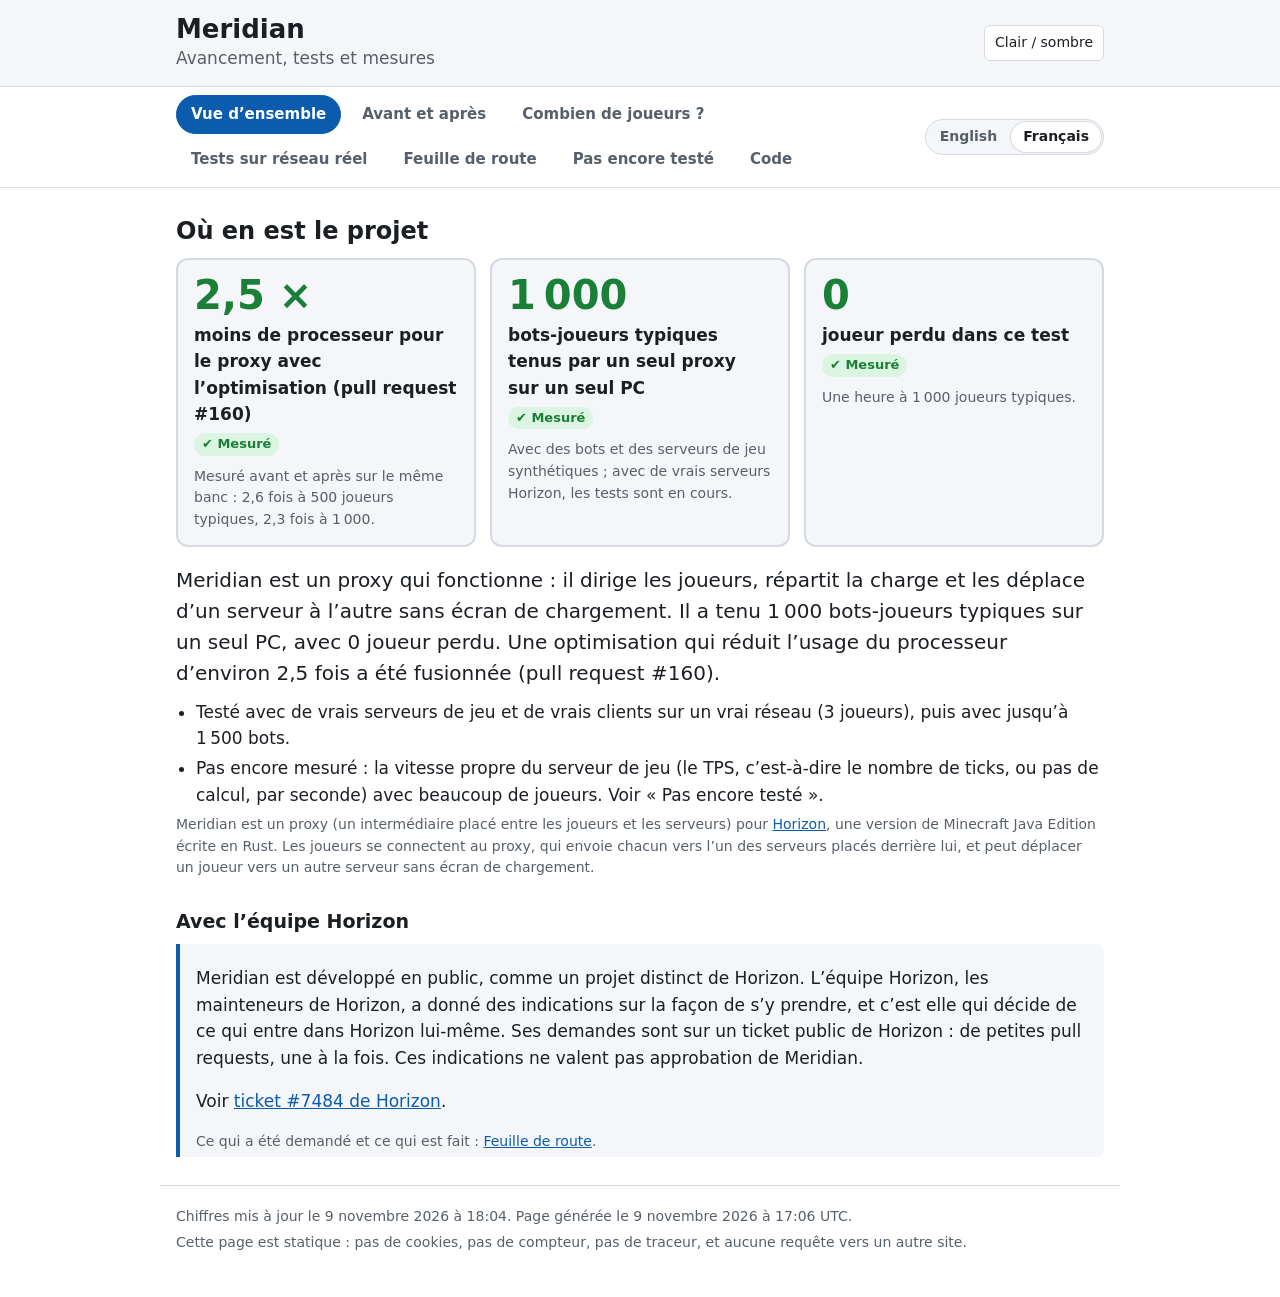
==== commit ddd68179: "Update the progress page: statuses" ====
--- a/fr/index.html
+++ b/fr/index.html
@@ -27,12 +27,12 @@
 <section id="compare"><h2>Avant et après l’optimisation</h2><p class="muted">Avant (branche main) (commit 57930e6) &middot; Après (les écritures d’une même lecture sont groupées) (commit c38a01e (fusionné, #160))</p><p class="lead">Avec des serveurs de jeu qui envoient ensemble les paquets d’un tick (un pas de calcul de 50 ms), comme le font les vrais serveurs, le proxy dépense maintenant environ 2,5 fois moins de processeur par paquet : 1 000 joueurs typiques demandent environ 2,6 cœurs au lieu de 6,2.</p><div class="hero"><div class="tile"><h3>Processeur pour 1 000 joueurs</h3><p class="small">sur les 8 cœurs que le proxy peut utiliser</p><div class="ba"><div class="bside"><span class="who">Avant</span><span class="bnum">6,17 cœurs</span></div><span class="arrow" aria-hidden="true">&rarr;</span><div class="aside"><span class="who">Après</span><span class="anum good">2,62 cœurs</span></div></div><p class="change">2,4 fois moins de cœurs</p><span class="badge good"><span aria-hidden="true">&#10004;</span> Mesuré</span></div><div class="tile"><h3>Coût d’un paquet</h3><p class="small">500 joueurs typiques</p><div class="ba"><div class="bside"><span class="who">Avant</span><span class="bnum">20,31 µs</span></div><span class="arrow" aria-hidden="true">&rarr;</span><div class="aside"><span class="who">Après</span><span class="anum good">7,92 µs</span></div></div><p class="change">2,6 fois moins de processeur</p><span class="badge good"><span aria-hidden="true">&#10004;</span> Mesuré</span></div><div class="tile"><h3>Les 1 % d’allers-retours les plus lents (p99)</h3><p class="small">500 joueurs typiques</p><div class="ba"><div class="bside"><span class="who">Avant</span><span class="bnum">15,09 ms</span></div><span class="arrow" aria-hidden="true">&rarr;</span><div class="aside"><span class="who">Après</span><span class="anum good">2,67 ms</span></div></div><p class="change">5,7 fois plus bas</p><span class="badge good"><span aria-hidden="true">&#10004;</span> Mesuré</span></div><div class="tile"><h3>Paquets envoyés d’un coup</h3><p class="small">à chaque joueur</p><div class="ba"><div class="bside"><span class="who">Avant</span><span class="bnum">1 paquet</span></div><span class="arrow" aria-hidden="true">&rarr;</span><div class="aside"><span class="who">Après</span><span class="anum good">12,5 à 17,1 paquets</span></div></div><p class="change">12 à 17 paquets à chaque écriture au lieu de 1</p><span class="badge good"><span aria-hidden="true">&#10004;</span> Mesuré</span></div><div class="tile"><h3>Mémoire par joueur</h3><p class="small">le prix du changement</p><div class="ba"><div class="bside"><span class="who">Avant</span><span class="bnum">524 Ko</span></div><span class="arrow" aria-hidden="true">&rarr;</span><div class="aside"><span class="who">Après</span><span class="anum good">532 Ko</span></div></div><p class="change">+1,3 % (5 % admis)</p><span class="badge good"><span aria-hidden="true">&#10004;</span> Mesuré</span></div></div><div class="verdict"><p>Rien n’est perdu pour autant : les mêmes paquets arrivent aux joueurs, aucun joueur n’a été perdu, et la mémoire par joueur reste à environ 1 % de ce qu’elle était.</p><p>Quand il n’y a rien à grouper, rien ne change. C’est mesuré sur un seul PC avec des bots et vérifié avec un vrai serveur ; c’est fusionné (pull request #160).</p></div><h3 class="sub">Chaque mesure, une par une</h3><article class="crow"><div class="crow-head"><h3>Processeur par paquet, 500 joueurs typiques</h3><span class="gain">2,6 fois moins de processeur</span></div><div class="pair"><div class="side before"><span class="chip before">Avant</span><div class="val"><strong class="big">20,31 µs</strong> <span class="badge good"><span aria-hidden="true">&#10004;</span> Mesuré</span></div><div class="bar" aria-hidden="true"><span class="fill good" style="width:100.0%"></span></div></div><div class="mid" aria-hidden="true">&rarr;</div><div class="side after"><span class="chip after">Après</span><div class="val"><strong class="big">7,92 µs</strong> <span class="badge good"><span aria-hidden="true">&#10004;</span> Mesuré</span></div><div class="bar" aria-hidden="true"><span class="fill good" style="width:39.0%"></span></div></div></div><p class="small">des serveurs qui écrivent une fois par tick (toutes les 50 ms), comme les vrais</p></article><article class="crow"><div class="crow-head"><h3>Processeur par paquet, 1 000 joueurs typiques</h3><span class="gain">2,3 fois moins de processeur</span></div><div class="pair"><div class="side before"><span class="chip before">Avant</span><div class="val"><strong class="big">19,03 µs</strong> <span class="badge good"><span aria-hidden="true">&#10004;</span> Mesuré</span></div><div class="bar" aria-hidden="true"><span class="fill good" style="width:100.0%"></span></div></div><div class="mid" aria-hidden="true">&rarr;</div><div class="side after"><span class="chip after">Après</span><div class="val"><strong class="big">8,11 µs</strong> <span class="badge good"><span aria-hidden="true">&#10004;</span> Mesuré</span></div><div class="bar" aria-hidden="true"><span class="fill good" style="width:42.6%"></span></div></div></div></article><article class="crow"><div class="crow-head"><h3>Cœurs du proxy, 1 000 joueurs typiques</h3><span class="gain">2,4 fois moins de cœurs</span></div><div class="pair"><div class="side before"><span class="chip before">Avant</span><div class="val"><strong class="big">6,17 cœurs</strong> <span class="badge warn"><span aria-hidden="true">&#9650;</span> Mesuré, à surveiller</span></div><div class="bar" aria-hidden="true"><span class="fill warn" style="width:77.1%"></span><i class="tick" style="left:100.0%"></i></div></div><div class="mid" aria-hidden="true">&rarr;</div><div class="side after"><span class="chip after">Après</span><div class="val"><strong class="big">2,62 cœurs</strong> <span class="badge good"><span aria-hidden="true">&#10004;</span> Mesuré</span></div><div class="bar" aria-hidden="true"><span class="fill good" style="width:32.8%"></span><i class="tick" style="left:100.0%"></i></div></div></div><p class="small">les 8 threads donnés au proxy : 8 cœurs (le trait sur les barres).</p></article><article class="crow"><div class="crow-head"><h3>Paquets par écriture vers les joueurs</h3><span class="gain">12 à 17 paquets à chaque écriture au lieu de 1</span></div><div class="pair"><div class="side before"><span class="chip before">Avant</span><div class="val"><strong class="big">1 paquet</strong> <span class="badge good"><span aria-hidden="true">&#10004;</span> Mesuré</span></div><div class="bar" aria-hidden="true"><span class="fill good" style="width:5.8%"></span></div></div><div class="mid" aria-hidden="true">&rarr;</div><div class="side after"><span class="chip after">Après</span><div class="val"><strong class="big">12,5 à 17,1 paquets</strong> <span class="badge good"><span aria-hidden="true">&#10004;</span> Mesuré</span></div><div class="bar" aria-hidden="true"><span class="fill good" style="width:100.0%"></span></div></div></div><p class="small">avec un vrai serveur de jeu : environ 15 (15,5 mesurés sur le premier scénario de l’essai sur réseau réel)</p></article><article class="crow"><div class="crow-head"><h3>Mémoire par joueur, 1 000 joueurs typiques</h3><span class="gain">+1,3 % (5 % admis)</span></div><div class="pair"><div class="side before"><span class="chip before">Avant</span><div class="val"><strong class="big">524 Ko</strong> <span class="badge good"><span aria-hidden="true">&#10004;</span> Mesuré</span></div><div class="bar" aria-hidden="true"><span class="fill good" style="width:98.5%"></span></div></div><div class="mid" aria-hidden="true">&rarr;</div><div class="side after"><span class="chip after">Après</span><div class="val"><strong class="big">532 Ko</strong> <span class="badge good"><span aria-hidden="true">&#10004;</span> Mesuré</span></div><div class="bar" aria-hidden="true"><span class="fill good" style="width:100.0%"></span></div></div></div><p class="small">à 500 joueurs : 514 avant, 499 après. La première version coûtait +19 % ; cela a été corrigé.</p></article><article class="crow"><div class="crow-head"><h3>Latence p99 à travers le proxy, 500 joueurs typiques</h3><span class="gain">5,7 fois plus bas</span></div><div class="pair"><div class="side before"><span class="chip before">Avant</span><div class="val"><strong class="big">15,09 ms</strong> <span class="badge good"><span aria-hidden="true">&#10004;</span> Mesuré</span></div><div class="bar" aria-hidden="true"><span class="fill good" style="width:100.0%"></span></div></div><div class="mid" aria-hidden="true">&rarr;</div><div class="side after"><span class="chip after">Après</span><div class="val"><strong class="big">2,67 ms</strong> <span class="badge good"><span aria-hidden="true">&#10004;</span> Mesuré</span></div><div class="bar" aria-hidden="true"><span class="fill good" style="width:17.7%"></span></div></div></div><p class="small">p99 : 99 allers-retours sur 100 sont plus rapides que cette valeur. Le tick du serveur, de 50 ms, fait partie de ces chiffres.</p></article><article class="crow"><div class="crow-head"><h3>Latence, 1 000 joueurs typiques</h3><span class="gain">non concluant</span></div><div class="pair"><div class="side before"><span class="chip before">Avant</span><div class="val"><strong class="big">pas de chiffre</strong> <span class="badge warn"><span aria-hidden="true">&#9650;</span> Non concluant</span></div><div class="bar empty" aria-hidden="true"></div></div><div class="mid" aria-hidden="true">&rarr;</div><div class="side after"><span class="chip after">Après</span><div class="val"><strong class="big">pas de chiffre</strong> <span class="badge warn"><span aria-hidden="true">&#9650;</span> Non concluant</span></div><div class="bar empty" aria-hidden="true"></div></div></div><p class="small">les bots tournent sur le même PC et étaient la limite</p></article><article class="crow control"><div class="crow-head"><h3>Témoin : des serveurs qui envoient chaque paquet seul <span class="tag">témoin</span></h3><span class="gain same">aucun changement</span></div><div class="pair"><div class="side before"><span class="chip before">Avant</span><div class="val"><strong class="big">24,58 µs</strong> <span class="badge good"><span aria-hidden="true">&#10004;</span> Mesuré</span></div><div class="bar" aria-hidden="true"><span class="fill good" style="width:99.4%"></span></div></div><div class="mid" aria-hidden="true">&rarr;</div><div class="side after"><span class="chip after">Après</span><div class="val"><strong class="big">24,72 µs</strong> <span class="badge good"><span aria-hidden="true">&#10004;</span> Mesuré</span></div><div class="bar" aria-hidden="true"><span class="fill good" style="width:100.0%"></span></div></div></div><p class="small">rien à grouper ici, donc rien ne doit changer : cela montre que le gain vient du seul groupement</p></article><p class="small">Une ligne <b>témoin</b> est un cas où rien ne devrait changer. Elle montre que le gain vient du seul changement.</p></section>
 <section id="players"><h2>Combien de joueurs ?</h2><p>Nous testons avec des bots qui se comportent comme des joueurs, sur un seul PC. Chaque chiffre dit à quel point nous en sommes sûrs :</p><ul class="legend"><li><span class="badge good"><span aria-hidden="true">&#10004;</span> Mesuré</span> Nous l’avons lancé et compté. Aucun joueur n’a été perdu.</li><li><span class="badge warn"><span aria-hidden="true">&#9650;</span> Non concluant</span> Nous l’avons lancé, mais le PC de test était la limite : le résultat ne dit donc rien sur le proxy.</li><li><span class="badge grey"><span aria-hidden="true">&#8776;</span> Extrapolé</span> Une estimation à partir du coût d’un joueur. Pas lancé.</li></ul><div class="cards"><article class="card"><h3>Joueurs légers</h3><p class="muted">peu de trafic : 20 petits paquets et 2 chunks (portions de carte) par seconde chacun (le profil du premier test)</p><div class="line"><div class="lead">Démontré</div><div><strong class="big">1 500 joueurs</strong> <span class="badge good"><span aria-hidden="true">&#10004;</span> Mesuré</span><div class="small">2,39 cœurs de processeur</div><div class="small">2,39 cœurs pour le proxy, avant l’optimisation (elle change peu de chose pour un trafic léger)</div></div></div><div class="line"><div class="lead">Non démontré</div><div><strong class="big">2 000 joueurs</strong> <span class="badge warn"><span aria-hidden="true">&#9650;</span> Non concluant</span><div class="small">la machine de test était la limite : le proxy lui-même avait de la marge (3,5 cœurs)</div></div></div></article><article class="card"><h3>Joueurs typiques</h3><p class="muted">restent immobiles ou marchent environ la moitié du temps ; profil construit à partir d’un vrai client (275 petits paquets et 3,5 chunks par seconde chacun)</p><div class="line"><div class="lead">Démontré</div><div><strong class="big">1 000 joueurs</strong> <span class="badge good"><span aria-hidden="true">&#10004;</span> Mesuré</span><div class="small">2,62 cœurs de processeur</div><div class="small">2,62 cœurs avec l’optimisation (commit c38a01e, fusionné dans la pull request #160) ; 6,2 cœurs avant. Sa latence n’a pas pu être jugée : les bots étaient la limite.</div></div></div></article><article class="card"><h3>Joueurs très actifs</h3><p class="muted">marchent plus de la moitié du temps (le profil de test de charge)</p><div class="line"><div class="lead">Démontré</div><div><strong class="big">500 joueurs</strong> <span class="badge good"><span aria-hidden="true">&#10004;</span> Mesuré</span><div class="small">6,4 cœurs de processeur</div><div class="small">6,40 cœurs avant l’optimisation, avec des serveurs qui écrivent chaque paquet seul ; 1 000 joueurs très actifs n’ont pas été testés</div></div></div></article></div><h3 class="sub">Ce que coûtent 1 000 joueurs typiques</h3><div class="costs"><div class="cost"><div class="cname">Processeur</div><div><strong class="big">2,62 cœurs</strong> <span class="badge good"><span aria-hidden="true">&#10004;</span> Mesuré</span><div class="bar" aria-hidden="true"><span class="fill good" style="width:32.8%"></span></div><div class="small">33 % de 8 cœurs (les 8 threads donnés au proxy sur le PC de test).</div><div class="small">6,2 cœurs avant l’optimisation ; en mode en ligne (chiffrement), environ 1,4 cœur de plus est une estimation</div></div></div><div class="cost"><div class="cname">Mémoire</div><div><strong class="big">0,53 Go</strong> <span class="badge good"><span aria-hidden="true">&#10004;</span> Mesuré</span><div class="bar" aria-hidden="true"><span class="fill good" style="width:6.6%"></span></div><div class="small">7 % de 8 Go (le VPS).</div></div></div><div class="cost"><div class="cname">Débit, dans chaque sens</div><div><strong class="big">660 Mbit/s</strong> <span class="badge bad"><span aria-hidden="true">&#10006;</span> Mesuré, au-dessus de la limite</span><div class="bar" aria-hidden="true"><span class="fill bad" style="width:100.0%"></span><i class="tick" style="left:75.8%"></i></div><div class="small">132 % de 500 Mbit/s (la ligne Internet).</div><div class="small">environ 83 Mo/s vers les joueurs, et autant des serveurs vers le proxy ; compté avant compression, donc sur le câble c’est moins</div></div></div></div><h3 class="sub">Ce que cela veut dire pour des machines plus petites</h3><ul class="plain"><li><strong>Sur une ligne de 500 Mbit/s :</strong> environ 500 à 600 joueurs typiques <span class="badge grey"><span aria-hidden="true">&#8776;</span> Extrapolé</span></li><li><strong>Sur le VPS (4 cœurs partagés) :</strong> environ 300 à 500 joueurs typiques <span class="badge grey"><span aria-hidden="true">&#8776;</span> Extrapolé</span></li></ul><h3 class="sub">Les machines</h3><div class="cards"><article class="card"><h4>Le PC de test</h4><ul class="plain"><li>Windows 11</li><li>Intel i9-14900KF : 8 cœurs rapides (2 threads chacun) + 16 cœurs économes</li><li>64 Go de mémoire</li><li>Le proxy disposait de 8 threads (4 cœurs rapides) ; les bots utilisaient les autres cœurs</li></ul></article><article class="card"><h4>Le VPS (serveur loué)</h4><ul class="plain"><li>Une machine virtuelle KVM, sous Linux (Ubuntu 26.04 LTS, noyau 7.0)</li><li>4 cœurs virtuels (1 thread chacun), présentés comme un Intel Core Processor (Haswell) à 3,0 GHz ; le modèle exact est caché par l’hébergeur</li><li>8 Go de mémoire (7,6 Gio utilisables), pas de swap (mémoire d’échange)</li><li>Disque de 75 Go, NVMe d’après l’offre de l’hébergeur (le disque virtuel ne le dit pas)</li><li>Réseau : jusqu’à environ 3 Gbit/s d’après l’offre de l’hébergeur ; non mesuré</li><li>Les cœurs sont partagés : aucun signe de gêne causée par les autres machines au repos (0,0 % de temps volé), pas testé en charge</li></ul></article><article class="card"><h4>La ligne Internet</h4><ul class="plain"><li>500 Mbit/s en réception et en envoi (annoncé)</li></ul></article></div></section>
 <section id="real"><h2>Tests sur réseau réel</h2><p>De vrais serveurs de jeu, de vrais clients de jeu, un vrai réseau entre eux. Peu de joueurs, mais pas de bots et aucun raccourci.</p><p class="muted">essai sur réseau réel (VPS + PC), 8 novembre</p><div class="rows"><div class="row"><div class="rname">Vrais joueurs dans le test</div><div><strong class="big">3 joueurs</strong> <span class="badge good"><span aria-hidden="true">&#10004;</span> Mesuré</span></div></div><div class="row"><div class="rname">Déplacements d’un serveur à l’autre, et retour</div><div><strong class="big">plus de 50 déplacements entre deux serveurs, tous réussis</strong> <span class="badge good"><span aria-hidden="true">&#10004;</span> Mesuré</span><div class="small">Durée en secondes : 1,4 à 2,1</div><div class="small">18 + 34 vus depuis les clients, 20 + 34 vus depuis le proxy.</div></div></div><div class="row"><div class="rname">Un serveur qui s’arrête avec des joueurs dessus</div><div><strong class="big">3 sur 3 déplacés ailleurs à l’arrêt du serveur B</strong> <span class="badge good"><span aria-hidden="true">&#10004;</span> Mesuré</span></div></div><div class="row"><div class="rname">Vitesse d’évacuation des joueurs</div><div><strong class="big">1,5 s par joueur, un toutes les 2 s</strong> <span class="badge good"><span aria-hidden="true">&#10004;</span> Mesuré</span></div></div><div class="row"><div class="rname">Un serveur qui s’arrête d’un coup</div><div><strong class="big">3 joueurs sur 3 ont été renvoyés vers l’autre serveur, sans retourner à l’écran-titre</strong> <span class="badge good"><span aria-hidden="true">&#10004;</span> Mesuré</span><div class="small">Durée en secondes : 0,011 à 0,123 (côté proxy)</div><div class="small">Un joueur était encore en cours de déplacement quand le serveur l’a expulsé : le correctif de cette semaine l’a rattrapé (123 ms).</div></div></div><div class="row"><div class="rname">Un serveur qui plante</div><div><strong class="big">3 joueurs sur 3 ont été renvoyés vers l’autre serveur après l’arrêt brutal du processus du serveur</strong> <span class="badge good"><span aria-hidden="true">&#10004;</span> Mesuré</span><div class="small">Durée en secondes : 0,021 à 0,025 (côté proxy), 0,9 à 1,7 vu à l’écran</div></div></div><div class="row"><div class="rname">Reconnexions rapides</div><div><strong class="big">5 reconnexions rapides sur 5 ont abouti, sans erreur</strong> <span class="badge good"><span aria-hidden="true">&#10004;</span> Mesuré</span><div class="small">Le client est revenu sous un autre nom : cela vérifie donc la reconnexion, pas les données d’un joueur qui revient.</div></div></div><div class="row"><div class="rname">Paquets groupés à chaque écriture</div><div><strong class="big">environ 15 paquets par écriture</strong> <span class="badge good"><span aria-hidden="true">&#10004;</span> Mesuré</span><div class="small">15,5 mesurés sur le premier scénario.</div></div></div><div class="row"><div class="rname">Mémoire du proxy</div><div><strong class="big">11 Mo avec 3 joueurs au repos ; 67 à 105 Mo au repos après 20 à 60 transferts</strong> <span class="badge warn"><span aria-hidden="true">&#9650;</span> Mesuré, à surveiller</span><div class="small">Un palier, pas une montée continue (elle est retombée à 91 Mo après d’autres transferts). Pas encore comparé à l’ancien proxy.</div></div></div></div><p class="small">Un vrai serveur sur le VPS, un sur le PC, 3 vrais clients, proxy final. Non testé ici : la vitesse propre du serveur de jeu (TPS, ticks par seconde) avec beaucoup de joueurs.</p><div class="rpart" id="real-load"><h3 class="part">Charge sur un vrai serveur Horizon</h3><p>Des bots, pas des personnes, et pas de réseau : 50 bots qui volent et explorent, sur un vrai serveur Horizon, le tout sur un seul PC. Les mêmes bots avec les mêmes graines, d’abord connectés directement au serveur, puis à travers le proxy.</p><p class="muted">Test L2-1, 8 novembre 2026 : 5 minutes de mise en route, puis 10 minutes mesurées.</p><p class="lead">50 joueurs sur un vrai serveur : la même vitesse avec et sans le proxy.</p><div class="tablewrap"><table class="lt"><thead><tr><th scope="col">Mesure</th><th scope="col">En direct</th><th scope="col">À travers le proxy</th></tr></thead><tbody><tr><th scope="row">Vitesse du serveur, moyenne</th><td><strong>20 TPS</strong> <span class="badge good"><span aria-hidden="true">&#10004;</span> Mesuré</span><div class="small">au plus bas 19,95</div></td><td><strong>20 TPS</strong> <span class="badge good"><span aria-hidden="true">&#10004;</span> Mesuré</span><div class="small">au plus bas 19,93</div></td></tr><tr><th scope="row">Tick du serveur, moyenne</th><td><strong>16,9 ms</strong> <span class="badge good"><span aria-hidden="true">&#10004;</span> Mesuré</span></td><td><strong>17,1 ms</strong> <span class="badge good"><span aria-hidden="true">&#10004;</span> Mesuré</span></td></tr><tr><th scope="row">Tick du serveur, 95e centile</th><td><strong>19,5 ms</strong> <span class="badge good"><span aria-hidden="true">&#10004;</span> Mesuré</span></td><td><strong>19,9 ms</strong> <span class="badge good"><span aria-hidden="true">&#10004;</span> Mesuré</span></td></tr><tr><th scope="row">Processeur du serveur</th><td><strong>0,4 cœur</strong> <span class="badge good"><span aria-hidden="true">&#10004;</span> Mesuré</span></td><td><strong>0,44 cœur</strong> <span class="badge good"><span aria-hidden="true">&#10004;</span> Mesuré</span></td></tr><tr><th scope="row">Mémoire du serveur</th><td><strong>830 à 871 Mo</strong> <span class="badge good"><span aria-hidden="true">&#10004;</span> Mesuré</span></td><td><strong>823 à 863 Mo</strong> <span class="badge good"><span aria-hidden="true">&#10004;</span> Mesuré</span></td></tr><tr><th scope="row">Chunks reçus par les bots</th><td><strong>315 766 chunks</strong> <span class="badge good"><span aria-hidden="true">&#10004;</span> Mesuré</span></td><td><strong>315 710 chunks</strong> <span class="badge good"><span aria-hidden="true">&#10004;</span> Mesuré</span></td></tr><tr><th scope="row">Données reçues par les bots</th><td><strong>3 545 Mo</strong> <span class="badge good"><span aria-hidden="true">&#10004;</span> Mesuré</span></td><td><strong>3 550 Mo</strong> <span class="badge good"><span aria-hidden="true">&#10004;</span> Mesuré</span></td></tr><tr><th scope="row">Bots perdus, sur 50</th><td><strong>0 bot</strong> <span class="badge good"><span aria-hidden="true">&#10004;</span> Mesuré</span></td><td><strong>0 bot</strong> <span class="badge good"><span aria-hidden="true">&#10004;</span> Mesuré</span></td></tr><tr><th scope="row">Processeur du proxy</th><td class="muted">&ndash;</td><td><strong>0,21 cœur</strong> <span class="badge good"><span aria-hidden="true">&#10004;</span> Mesuré</span></td></tr><tr><th scope="row">Mémoire du proxy</th><td class="muted">&ndash;</td><td><strong>92 Mo</strong> <span class="badge good"><span aria-hidden="true">&#10004;</span> Mesuré</span></td></tr></tbody></table></div><p class="honest">Un seul essai de chaque, 50 bots sur un serveur, le tout sur un seul PC (pas de réseau). Le serveur n’a pas été poussé à sa limite, et les bots volent en mode créatif : ni minage, ni construction, ni combat. La latence ajoutée n’est pas mesurée ici : le ping du serveur compte en millisecondes entières.</p></div><div class="rpart" id="real-limit"><h3 class="part">La limite d’un vrai serveur Horizon</h3><p>Les mêmes bots, plus nombreux sur un seul serveur, à travers le proxy : à partir de quand le serveur ne tient-il plus son rythme de 20 ticks par seconde (un tick dispose de 50 ms) ?</p><p class="muted">Test L2-1b, 8 novembre 2026 : 75, 100 et 125 bots sur un vrai serveur, à travers le proxy, 10 minutes mesurées pour chacun (50, c’est le test L2-1).</p><p class="lead">Un vrai serveur tient environ 100 joueurs sans peine sur ce PC, et environ 125 à sa limite : 1 000 joueurs demandent 10 à 12 serveurs, et non 20.</p><div class="tablewrap"><table class="lt"><thead><tr><th scope="col">Mesure</th><th scope="col">50 joueurs</th><th scope="col">75 joueurs</th><th scope="col">100 joueurs</th><th scope="col">125 joueurs</th></tr></thead><tbody><tr><th scope="row">Vitesse du serveur, moyenne</th><td><strong>20 TPS</strong> <span class="badge good"><span aria-hidden="true">&#10004;</span> Mesuré</span></td><td><strong>20 TPS</strong> <span class="badge good"><span aria-hidden="true">&#10004;</span> Mesuré</span></td><td><strong>20 TPS</strong> <span class="badge good"><span aria-hidden="true">&#10004;</span> Mesuré</span></td><td><strong>20 TPS</strong> <span class="badge good"><span aria-hidden="true">&#10004;</span> Mesuré</span></td></tr><tr><th scope="row">Vitesse du serveur, seconde la plus basse</th><td><strong>19,93 TPS</strong> <span class="badge good"><span aria-hidden="true">&#10004;</span> Mesuré</span></td><td><strong>16,6 TPS</strong> <span class="badge good"><span aria-hidden="true">&#10004;</span> Mesuré</span></td><td><strong>19,56 TPS</strong> <span class="badge good"><span aria-hidden="true">&#10004;</span> Mesuré</span></td><td><strong>18,36 TPS</strong> <span class="badge good"><span aria-hidden="true">&#10004;</span> Mesuré</span></td></tr><tr><th scope="row">Tick du serveur, moyenne</th><td><strong>17,1 ms</strong> <span class="badge good"><span aria-hidden="true">&#10004;</span> Mesuré</span></td><td><strong>20,6 ms</strong> <span class="badge good"><span aria-hidden="true">&#10004;</span> Mesuré</span></td><td><strong>29,4 ms</strong> <span class="badge good"><span aria-hidden="true">&#10004;</span> Mesuré</span></td><td><strong>41,1 ms</strong> <span class="badge warn"><span aria-hidden="true">&#9650;</span> Mesuré, à surveiller</span></td></tr><tr><th scope="row">Tick du serveur, 95e centile</th><td><strong>19,9 ms</strong> <span class="badge good"><span aria-hidden="true">&#10004;</span> Mesuré</span></td><td><strong>23 ms</strong> <span class="badge good"><span aria-hidden="true">&#10004;</span> Mesuré</span></td><td><strong>33,5 ms</strong> <span class="badge good"><span aria-hidden="true">&#10004;</span> Mesuré</span></td><td><strong>47,2 ms</strong> <span class="badge warn"><span aria-hidden="true">&#9650;</span> Mesuré, à surveiller</span></td></tr><tr><th scope="row">Processeur du serveur</th><td><strong>0,44 cœur</strong> <span class="badge good"><span aria-hidden="true">&#10004;</span> Mesuré</span></td><td><strong>0,48 cœur</strong> <span class="badge good"><span aria-hidden="true">&#10004;</span> Mesuré</span></td><td><strong>0,71 cœur</strong> <span class="badge good"><span aria-hidden="true">&#10004;</span> Mesuré</span></td><td><strong>0,97 cœur</strong> <span class="badge good"><span aria-hidden="true">&#10004;</span> Mesuré</span></td></tr><tr><th scope="row">Mémoire du serveur</th><td><strong>823 Mo</strong> <span class="badge good"><span aria-hidden="true">&#10004;</span> Mesuré</span></td><td><strong>908 Mo</strong> <span class="badge good"><span aria-hidden="true">&#10004;</span> Mesuré</span></td><td><strong>1 017 Mo</strong> <span class="badge good"><span aria-hidden="true">&#10004;</span> Mesuré</span></td><td><strong>1 060 Mo</strong> <span class="badge good"><span aria-hidden="true">&#10004;</span> Mesuré</span></td></tr><tr><th scope="row">Processeur du proxy</th><td><strong>0,21 cœur</strong> <span class="badge good"><span aria-hidden="true">&#10004;</span> Mesuré</span></td><td><strong>0,31 cœur</strong> <span class="badge good"><span aria-hidden="true">&#10004;</span> Mesuré</span></td><td><strong>0,44 cœur</strong> <span class="badge good"><span aria-hidden="true">&#10004;</span> Mesuré</span></td><td><strong>0,65 cœur</strong> <span class="badge good"><span aria-hidden="true">&#10004;</span> Mesuré</span></td></tr><tr><th scope="row">Mémoire du proxy</th><td><strong>92 Mo</strong> <span class="badge good"><span aria-hidden="true">&#10004;</span> Mesuré</span></td><td><strong>139 Mo</strong> <span class="badge good"><span aria-hidden="true">&#10004;</span> Mesuré</span></td><td><strong>188 Mo</strong> <span class="badge good"><span aria-hidden="true">&#10004;</span> Mesuré</span></td><td><strong>252 Mo</strong> <span class="badge good"><span aria-hidden="true">&#10004;</span> Mesuré</span></td></tr><tr><th scope="row">Bots perdus</th><td><strong>0 bot</strong> <span class="badge good"><span aria-hidden="true">&#10004;</span> Mesuré</span></td><td><strong>0 bot</strong> <span class="badge good"><span aria-hidden="true">&#10004;</span> Mesuré</span></td><td><strong>0 bot</strong> <span class="badge good"><span aria-hidden="true">&#10004;</span> Mesuré</span></td><td><strong>0 bot</strong> <span class="badge good"><span aria-hidden="true">&#10004;</span> Mesuré</span></td></tr></tbody></table></div><p class="honest">Un seul essai par taille, sur un seul PC, les bots en mode créatif. D’autres programmes tournaient sur le PC pendant certaines fenêtres, surtout celle à 125 joueurs : la limite est donc le chiffre le moins propre, et un nouvel essai au calme la fixerait. La part d’un cœur par joueur que prend le proxy est plus élevée avec de vrais serveurs (environ 0,4 à 0,5 % d’un cœur) qu’avec des serveurs synthétiques.</p></div></section>
-<section id="roadmap"><h2>Feuille de route</h2><p class="lead">Ce qui est fait et validé, ce qui est en cours et ce qui est prévu.</p><p class="small">Une tâche n’est marquée « faite » que lorsqu’elle est terminée et validée (fusionnée et vérifiée), avec une preuve publique et sa date.</p><p class="legend4">Chaque tâche passe par quatre états : <span class="badge pill grey"><span aria-hidden="true">&#9675;</span> Prévu</span> <span class="badge pill warn"><span aria-hidden="true">&#9680;</span> En cours</span> <span class="badge pill test"><span aria-hidden="true">&#9673;</span> En test</span> <span class="badge pill good"><span aria-hidden="true">&#10004;</span> Fait</span></p><p class="inpanel"><a href="#horizon">Avec l’équipe Horizon</a> &middot; <a href="#plan">La feuille de route de Meridian</a></p><div class="rpart" id="horizon"><h3 class="part">Avec l’équipe Horizon</h3><div class="rblock" id="requested"><h4 class="sub">Demandé par l’équipe Horizon et validé</h4><p class="small">Une demande est validée quand sa pull request est fusionnée dans Horizon.</p><div class="ritems"><article class="ritem done" id="transfer-stack"><div class="rhead"><span class="badge pill good"><span aria-hidden="true">&#10004;</span> Fait</span><h5>Le transfert sans coupure, en une pile de pull requests</h5></div><p>Un joueur passe d’un serveur Horizon à un autre sans écran de chargement. La pile de sept pull requests a été relue et fusionnée par l’équipe Horizon entre le 4 et le 5 novembre.</p><p class="small proofs">Preuves : <a href="https://github.com/horizon-rust/horizon/pull/8693">pull request #8693 de Horizon</a>, <a href="https://github.com/horizon-rust/horizon/pull/8700">pull request #8700 de Horizon</a>, <a href="https://github.com/horizon-rust/horizon/pull/8709">pull request #8709 de Horizon</a>, <a href="https://github.com/horizon-rust/horizon/pull/8716">pull request #8716 de Horizon</a>, <a href="https://github.com/horizon-rust/horizon/pull/8730">pull request #8730 de Horizon</a>, <a href="https://github.com/horizon-rust/horizon/pull/8735">pull request #8735 de Horizon</a>, <a href="https://github.com/horizon-rust/horizon/pull/8742">pull request #8742 de Horizon</a> &middot; validé le 5 novembre 2026</p></article><article class="ritem done" id="transfer-status"><div class="rhead"><span class="badge pill good"><span aria-hidden="true">&#10004;</span> Fait</span><h5>Un serveur donne son état au proxy (transfer-status)</h5></div><p>Un serveur Horizon indique à un proxy combien de joueurs il a et s’il en accepte d’autres, avant qu’on lui en envoie.</p><p class="small proofs">Preuve : <a href="https://github.com/horizon-rust/horizon/pull/10527">pull request #10527 de Horizon</a> &middot; validé le 6 novembre 2026</p></article><article class="ritem done" id="transfer-refuse"><div class="rhead"><span class="badge pill good"><span aria-hidden="true">&#10004;</span> Fait</span><h5>Pas de déplacement vers un serveur plein ou en arrêt</h5></div><p>Un serveur Horizon refuse un joueur qu’on lui envoie quand il est plein ou en train de s’arrêter, et le joueur reste où il était.</p><p class="small proofs">Preuve : <a href="https://github.com/horizon-rust/horizon/pull/11428">pull request #11428 de Horizon</a> &middot; validé le 7 novembre 2026</p></article><article class="ritem done" id="stop-wait"><div class="rhead"><span class="badge pill good"><span aria-hidden="true">&#10004;</span> Fait</span><h5>Un serveur qui s’arrête attend le proxy</h5></div><p>Avant de s’arrêter, un serveur Horizon laisse quelques secondes à un proxy pour déplacer ses joueurs vers un autre serveur.</p><p class="small proofs">Preuve : <a href="https://github.com/horizon-rust/horizon/pull/11713">pull request #11713 de Horizon</a> &middot; validé le 8 novembre 2026</p></article><article class="ritem done" id="riders"><div class="rhead"><span class="badge pill good"><span aria-hidden="true">&#10004;</span> Fait</span><h5>Les passagers tournent comme dans le jeu original</h5></div><p>Une correction dans Horizon pour les joueurs sur une monture ou un véhicule, fusionnée par l’équipe Horizon.</p><p class="small proofs">Preuve : <a href="https://github.com/horizon-rust/horizon/pull/12260">pull request #12260 de Horizon</a> &middot; validé le 8 novembre 2026</p></article><article class="ritem done" id="recipe-book"><div class="rhead"><span class="badge pill good"><span aria-hidden="true">&#10004;</span> Fait</span><h5>Le livre de recettes sur un serveur Paper</h5></div><p>Le livre de recettes de Horizon prend les entrées que le serveur envoie, et marche donc sur un serveur Paper. Fusionné par l’équipe Horizon le 8 novembre.</p><p class="small proofs">Preuve : <a href="https://github.com/horizon-rust/horizon/pull/12496">pull request #12496 de Horizon</a> &middot; validé le 8 novembre 2026</p></article></div></div><div class="rblock" id="answered"><h4 class="sub">Fait de notre côté, en attente de la réponse de l’équipe</h4><p class="small">Ce que l’équipe Horizon a demandé sur le ticket, fait et vérifié par nous ; sa réponse reste à venir.</p><div class="ritems"><article class="ritem done" id="e2e-main"><div class="rhead"><span class="badge pill good"><span aria-hidden="true">&#10004;</span> Fait</span><h5>Le test de passage de relais sur la branche principale de Horizon</h5></div><p>Le test de bout en bout du déplacement d’un joueur entre deux serveurs Horizon, lancé sur la branche principale de Horizon comme demandé : 31 vérifications sur 31, à 3 essais sur 3.</p><p class="small proofs">Preuve : <a href="https://github.com/horizon-rust/horizon/issues/7484#issuecomment-6679467068">les résultats, publiés sur le ticket</a> &middot; validé le 6 novembre 2026</p></article><article class="ritem done" id="real-network-runs"><div class="rhead"><span class="badge pill good"><span aria-hidden="true">&#10004;</span> Fait</span><h5>Des tests sur un vrai réseau, deux fois</h5></div><p>De vrais serveurs Horizon, de vrais clients de jeu et un vrai réseau, les 6 et 7 novembre ; les résultats sont publiés sur le ticket.</p><p class="small proofs">Preuves : <a href="https://github.com/horizon-rust/horizon/issues/7484#issuecomment-6694236033">l’essai du 6 novembre</a>, <a href="https://github.com/horizon-rust/horizon/issues/7484#issuecomment-6708112369">l’essai du 7 novembre</a>, <a href="https://github.com/Akirabane/Meridian/blob/main/docs/REAL-NETWORK-RUN.md">les essais, en détail</a> &middot; validé le 7 novembre 2026</p></article><article class="ritem done" id="extension-point"><div class="rhead"><span class="badge pill good"><span aria-hidden="true">&#10004;</span> Fait</span><h5>Un point d’extension, et les opérateurs des serveurs</h5></div><p>Meridian demande à une extension si un joueur peut se connecter, où il va et quelles commandes il peut utiliser, et il lit les opérateurs des serveurs.</p><p class="small proofs">Preuves : <a href="https://github.com/Akirabane/Meridian/pull/137">pull request #137</a>, <a href="https://github.com/Akirabane/Meridian/pull/144">pull request #144</a>, <a href="https://github.com/Akirabane/Meridian/pull/145">pull request #145</a>, <a href="https://github.com/Akirabane/Meridian/pull/120">pull request #120</a> &middot; validé le 7 novembre 2026</p></article><article class="ritem done" id="news-issue"><div class="rhead"><span class="badge pill good"><span aria-hidden="true">&#10004;</span> Fait</span><h5>Un ticket public pour les nouvelles du proxy</h5></div><p>Les nouvelles de Meridian vont sur un ticket de son propre dépôt, comme demandé, et plus sur celui de Horizon.</p><p class="small proofs">Preuve : <a href="https://github.com/Akirabane/Meridian/issues/117">ticket #117</a> &middot; validé le 6 novembre 2026</p></article></div></div><div class="rblock" id="in-review"><h4 class="sub">En attente de la relecture de l’équipe Horizon</h4><p class="small">Notre pull request ouverte dans Horizon, s’il y en a une : une à la fois, comme demandé.</p><div class="ritems"><p class="muted">Aucune pour l’instant : pas de pull request de notre part en attente.</p></div></div><div class="rblock" id="ahead"><h4 class="sub">Le travail que nous avançons en attendant</h4><p class="small">Du travail du côté de Meridian, qui ne demande rien à Horizon. Chaque élément est dans la feuille de route plus bas.</p><div class="ritems"><article class="ritem see in-progress"><div class="rhead"><span class="badge pill warn"><span aria-hidden="true">&#9680;</span> En cours</span><h5><a href="#load-real-servers">Tests de charge avec de vrais serveurs Horizon</a></h5></div><p class="small">Détails dans la feuille de route plus bas.</p></article><article class="ritem see done"><div class="rhead"><span class="badge pill good"><span aria-hidden="true">&#10004;</span> Fait</span><h5><a href="#extension-orders">Les ordres des extensions</a></h5></div><p class="small">Détails dans la feuille de route plus bas.</p></article><article class="ritem see done"><div class="rhead"><span class="badge pill good"><span aria-hidden="true">&#10004;</span> Fait</span><h5><a href="#extension-events">Les événements pour les extensions</a></h5></div><p class="small">Détails dans la feuille de route plus bas.</p></article><article class="ritem see in-progress"><div class="rhead"><span class="badge pill warn"><span aria-hidden="true">&#9680;</span> En cours</span><h5><a href="#reuse-compressor">Moins de temps processeur pour la compression (une deuxième optimisation)</a></h5></div><p class="small">Détails dans la feuille de route plus bas.</p></article><article class="ritem see done"><div class="rhead"><span class="badge pill good"><span aria-hidden="true">&#10004;</span> Fait</span><h5><a href="#public-page">Cette page publique d’avancement</a></h5></div><p class="small">Détails dans la feuille de route plus bas.</p></article><article class="ritem in-progress" id="triage-11678"><div class="rhead"><span class="badge pill warn"><span aria-hidden="true">&#9680;</span> En cours</span><h5>Un rapport de plantage de Horizon, examiné</h5></div><p>Un plantage de Horizon en quittant un serveur ou un monde : nous avons lu le journal joint, et nous attendons la réponse de la personne qui l’a signalé.</p><p class="small proofs">Lien : <a href="https://github.com/horizon-rust/horizon/issues/11678">ticket #11678 de Horizon</a></p></article><article class="ritem testing" id="horizon-cmd-stopped"><div class="rhead"><span class="badge pill test"><span aria-hidden="true">&#9673;</span> En test</span><h5>Une correction du serveur de Horizon : une commande envoyée à un jeu arrêté</h5></div><p>Une correction du serveur de Horizon pour sa commande cmd quand le jeu est arrêté. Écrite et testée de notre côté ; sa pull request viendra, une à la fois comme demandé.</p></article></div></div></div><div class="rpart" id="plan"><h3 class="part">La feuille de route de Meridian</h3><div class="progress"><strong class="big">Validés : 13 sur 20</strong><div class="bar" aria-hidden="true"><span class="fill good" style="width:65.0%"></span></div></div><h4 class="sub"><span class="badge pill good"><span aria-hidden="true">&#10004;</span> Fait</span> Fait (validé)</h4><div class="ritems"><article class="ritem done" id="relay-batch"><div class="rhead"><span class="badge pill good"><span aria-hidden="true">&#10004;</span> Fait</span><h5>Moins d’écritures vers chaque joueur</h5></div><p>Le proxy envoie maintenant les paquets d’un serveur à un joueur en une seule écriture au lieu d’une par paquet : environ 2,5 fois moins de processeur, mesuré avant et après, puis testé sur un vrai réseau.</p><p class="small proofs">Preuves : <a href="https://github.com/Akirabane/Meridian/pull/160">pull request #160</a>, <a href="https://github.com/Akirabane/Meridian/blob/main/docs/LOAD-1000.md">les mesures, avant et après</a> &middot; validé le 8 novembre 2026</p></article><article class="ritem done" id="health-fixes"><div class="rhead"><span class="badge pill good"><span aria-hidden="true">&#10004;</span> Fait</span><h5>Trois corrections : le contrôle de santé, les évacuations, les documents</h5></div><p>La page des métriques et le contrôle de santé répondent tout de suite, le résumé d’une évacuation compte chaque joueur, et les documents disent ce que change l’attente avant l’arrêt de Horizon.</p><p class="small proofs">Preuves : <a href="https://github.com/Akirabane/Meridian/pull/151">pull request #151</a>, <a href="https://github.com/Akirabane/Meridian/pull/152">pull request #152</a>, <a href="https://github.com/Akirabane/Meridian/pull/154">pull request #154</a> &middot; validé le 8 novembre 2026</p></article><article class="ritem done" id="extension-commands"><div class="rhead"><span class="badge pill good"><span aria-hidden="true">&#10004;</span> Fait</span><h5>Les commandes propres des extensions</h5></div><p>Une extension peut déclarer ses propres commandes, comme /party : le proxy les prend, l’extension répond au joueur, et le serveur de jeu ne les voit jamais.</p><p class="small proofs">Preuves : <a href="https://github.com/Akirabane/Meridian/pull/153">pull request #153</a>, <a href="https://github.com/Akirabane/Meridian/pull/156">pull request #156</a>, <a href="https://github.com/Akirabane/Meridian/pull/158">pull request #158</a>, <a href="https://github.com/Akirabane/Meridian/pull/159">pull request #159</a> &middot; validé le 8 novembre 2026</p></article><article class="ritem done" id="real-network"><div class="rhead"><span class="badge pill good"><span aria-hidden="true">&#10004;</span> Fait</span><h5>Un test sur un vrai réseau avec de vrais serveurs et clients</h5></div><p>De vrais serveurs Horizon, trois vrais clients de jeu et un vrai réseau : des déplacements entre serveurs avec l’inventaire conservé, un serveur qui s’arrête avec des joueurs dessus, et un serveur qui plante, ses joueurs repliés sur l’autre.</p><p class="small proofs">Preuves : <a href="https://github.com/Akirabane/Meridian/blob/main/docs/LOAD-1000.md#on-a-real-network-8-november">le test sur un vrai réseau, 8 novembre</a>, <a href="https://github.com/Akirabane/Meridian/pull/161">pull request #161</a> &middot; validé le 8 novembre 2026</p></article><article class="ritem done" id="public-page"><div class="rhead"><span class="badge pill good"><span aria-hidden="true">&#10004;</span> Fait</span><h5>Cette page publique d’avancement</h5></div><p>Une page publique qui montre ce qui a été mesuré et ce qui ne l’a pas été, en anglais et en français.</p><p class="small proofs">Preuve : <a href="#overview">la page d’avancement</a> &middot; validé le 8 novembre 2026</p></article><article class="ritem done" id="extension-orders"><div class="rhead"><span class="badge pill good"><span aria-hidden="true">&#10004;</span> Fait</span><h5>Les ordres des extensions</h5></div><p>Une extension peut demander des choses au proxy : lire les joueurs, envoyer un message, déplacer ou expulser un joueur, vider ou recharger un serveur, et lancer une ligne de la console du proxy.</p><p class="small">Étapes validées : 8 sur 8</p><ol class="steps"><li><span class="badge pill good"><span aria-hidden="true">&#10004;</span> Fait</span> <span>Le répartiteur d’ordres, avec une limite d’ordres par seconde</span><span class="small"> Preuves : <a href="https://github.com/Akirabane/Meridian/pull/163">pull request #163</a>, <a href="https://github.com/Akirabane/Meridian/pull/164">pull request #164</a> &middot; validé le 8 novembre 2026</span></li><li><span class="badge pill good"><span aria-hidden="true">&#10004;</span> Fait</span> <span>Le côté client dans le kit des extensions (SDK)</span><span class="small"> Preuve : <a href="https://github.com/Akirabane/Meridian/pull/166">pull request #166</a> &middot; validé le 8 novembre 2026</span></li><li><span class="badge pill good"><span aria-hidden="true">&#10004;</span> Fait</span> <span>Lire les joueurs et les serveurs</span><span class="small"> Preuve : <a href="https://github.com/Akirabane/Meridian/pull/167">pull request #167</a> &middot; validé le 8 novembre 2026</span></li><li><span class="badge pill good"><span aria-hidden="true">&#10004;</span> Fait</span> <span>Envoyer un message</span><span class="small"> Preuve : <a href="https://github.com/Akirabane/Meridian/pull/168">pull request #168</a> &middot; validé le 8 novembre 2026</span></li><li><span class="badge pill good"><span aria-hidden="true">&#10004;</span> Fait</span> <span>Déplacer des joueurs</span><span class="small"> Preuve : <a href="https://github.com/Akirabane/Meridian/pull/170">pull request #170</a> &middot; validé le 8 novembre 2026</span></li><li><span class="badge pill good"><span aria-hidden="true">&#10004;</span> Fait</span> <span>Expulser un joueur</span><span class="small"> Preuve : <a href="https://github.com/Akirabane/Meridian/pull/171">pull request #171</a> &middot; validé le 8 novembre 2026</span></li><li><span class="badge pill good"><span aria-hidden="true">&#10004;</span> Fait</span> <span>Vider ou recharger un serveur</span><span class="small"> Preuve : <a href="https://github.com/Akirabane/Meridian/pull/172">pull request #172</a> &middot; validé le 8 novembre 2026</span></li><li><span class="badge pill good"><span aria-hidden="true">&#10004;</span> Fait</span> <span>La console du proxy, en dernier</span><span class="small"> Preuve : <a href="https://github.com/Akirabane/Meridian/pull/173">pull request #173</a> &middot; validé le 8 novembre 2026</span></li></ol><p class="small proofs">validé le 8 novembre 2026</p></article><article class="ritem done" id="extension-events"><div class="rhead"><span class="badge pill good"><span aria-hidden="true">&#10004;</span> Fait</span><h5>Les événements pour les extensions</h5></div><p>Le proxy dira aux extensions ce qui se passe, par exemple un joueur qui arrive ou qui part, en trois pull requests.</p><p class="small">Étapes validées : 3 sur 3</p><ol class="steps"><li><span class="badge pill good"><span aria-hidden="true">&#10004;</span> Fait</span> <span>Le bus d’événements, et les joueurs qui arrivent ou qui partent</span><span class="small"> Preuve : <a href="https://github.com/Akirabane/Meridian/pull/174">pull request #174</a> &middot; validé le 8 novembre 2026</span></li><li><span class="badge pill good"><span aria-hidden="true">&#10004;</span> Fait</span> <span>Les joueurs déplacés vers un autre serveur, ou après un serveur perdu</span><span class="small"> Preuve : <a href="https://github.com/Akirabane/Meridian/pull/178">pull request #178</a> &middot; validé le 9 novembre 2026</span></li><li><span class="badge pill good"><span aria-hidden="true">&#10004;</span> Fait</span> <span>Les serveurs qui s’allument ou s’éteignent, et la file d’attente</span><span class="small"> Preuve : <a href="https://github.com/Akirabane/Meridian/pull/180">pull request #180</a> &middot; validé le 9 novembre 2026</span></li></ol><p class="small proofs">validé le 9 novembre 2026</p></article><article class="ritem done" id="extension-e2e"><div class="rhead"><span class="badge pill good"><span aria-hidden="true">&#10004;</span> Fait</span><h5>Les commandes d’extension testées de bout en bout</h5></div><p>Un vrai client de jeu tape la commande d&#x27;une extension à travers le proxy ; le test vérifie que le serveur ne l&#x27;a jamais vue, y compris quand l&#x27;extension est arrêtée puis revient. Un test automatique le fait à chaque construction, et un essai avec de vrais programmes est publié avec sa méthode et ses résultats.</p><p class="small proofs">Preuves : <a href="https://github.com/Akirabane/Meridian/pull/188">pull request #188</a>, <a href="https://github.com/Akirabane/Meridian/pull/189">pull request #189</a> &middot; validé le 9 novembre 2026</p></article><article class="ritem done" id="accept-transfers"><div class="rhead"><span class="badge pill good"><span aria-hidden="true">&#10004;</span> Fait</span><h5>Les joueurs envoyés par un autre serveur (transferts du jeu)</h5></div><p>Le proxy peut recevoir les joueurs qu’un serveur envoie avec le /transfer du jeu : un lobby peut ainsi les envoyer vers d’autres mondes qui ne partagent pas leur inventaire.</p><p class="small">Étapes validées : 2 sur 2</p><ol class="steps"><li><span class="badge pill good"><span aria-hidden="true">&#10004;</span> Fait</span> <span>Dans le code du proxy</span><span class="small"> Preuves : <a href="https://github.com/Akirabane/Meridian/pull/176">pull request #176</a>, <a href="https://github.com/Akirabane/Meridian/pull/177">pull request #177</a> &middot; validé le 8 novembre 2026</span></li><li><span class="badge pill good"><span aria-hidden="true">&#10004;</span> Fait</span> <span>Sur le proxy public, avec les serveurs lobby, survie et hardcore</span><span class="small"> Preuve : <a href="https://github.com/Akirabane/Meridian/pull/186">pull request #186</a> &middot; validé le 9 novembre 2026</span><div class="small">En service sur le proxy public depuis le 9 novembre 2026, avec les serveurs lobby, survie et hardcore ; un trajet du lobby vers la survie, retour au lobby, puis vers le hardcore a été vérifié dans les journaux.</div></li></ol><p class="small proofs">validé le 9 novembre 2026</p></article><article class="ritem done" id="changelog"><div class="rhead"><span class="badge pill good"><span aria-hidden="true">&#10004;</span> Fait</span><h5>Un journal des changements pour qui fait tourner le proxy</h5></div><p>Une page qui dit, du plus récent au plus ancien, ce que chaque changement veut dire pour qui fait tourner le proxy : les nouveaux réglages, ce qu&#x27;il faut retirer du fichier avant de revenir à un proxy plus ancien, et ce qui a changé pour les joueurs et les extensions.</p><p class="small proofs">Preuve : <a href="https://github.com/Akirabane/Meridian/pull/191">pull request #191</a> &middot; validé le 9 novembre 2026</p></article><article class="ritem done" id="server-state"><div class="rhead"><span class="badge pill good"><span aria-hidden="true">&#10004;</span> Fait</span><h5>L’état des serveurs, transmis aux extensions</h5></div><p>Le proxy transmet l&#x27;état de chaque serveur aux extensions, pour qu&#x27;elles choisissent mieux où envoyer un joueur : le rapport de chaque serveur, la raison pour laquelle il est écarté des joueurs, et un événement quand son état change, sans nouvelle permission.</p><p class="small proofs">Preuve : <a href="https://github.com/Akirabane/Meridian/pull/192">pull request #192</a> &middot; validé le 9 novembre 2026</p></article><article class="ritem done" id="extension-allow-all"><div class="rhead"><span class="badge pill good"><span aria-hidden="true">&#10004;</span> Fait</span><h5>La plus petite extension à copier, lancée par les tests du proxy (allow-all)</h5></div><p>Une extension d&#x27;exemple qui répond à chaque décision par le choix du proxy lui-même et journalise chaque requête : le modèle dont partir, et un test qui montre que le proxy avec une extension jamais en désaccord se comporte comme sans extension.</p><p class="small proofs">Preuve : <a href="https://github.com/Akirabane/Meridian/pull/193">pull request #193</a> &middot; validé le 9 novembre 2026</p></article><article class="ritem done" id="extension-file-permissions"><div class="rhead"><span class="badge pill good"><span aria-hidden="true">&#10004;</span> Fait</span><h5>Des droits lus dans un fichier, une extension d&#x27;exemple (file-permissions)</h5></div><p>Une extension d&#x27;exemple qui accorde ou refuse les droits des commandes du proxy d&#x27;après un fichier de joueurs, garde ses réponses une minute et relit le fichier sur une commande à elle : jamais un droit plus large sans un fichier qu&#x27;elle a pu lire.</p><p class="small proofs">Preuve : <a href="https://github.com/Akirabane/Meridian/pull/194">pull request #194</a> &middot; validé le 9 novembre 2026</p></article></div><h4 class="sub"><span class="badge pill test"><span aria-hidden="true">&#9673;</span> En test</span> <span class="badge pill warn"><span aria-hidden="true">&#9680;</span> En cours</span> En cours ou en test</h4><div class="ritems"><article class="ritem in-progress" id="load-real-servers"><div class="rhead"><span class="badge pill warn"><span aria-hidden="true">&#9680;</span> En cours</span><h5>Tests de charge avec de vrais serveurs Horizon</h5></div><p>Des bots qui se comportent comme des joueurs, sur de vrais serveurs Horizon derrière le proxy : 50 joueurs d’abord, puis 250, 500, et 1 000 sur un seul PC.</p><p class="small">Étapes validées : 5 sur 7</p><ol class="steps"><li><span class="badge pill good"><span aria-hidden="true">&#10004;</span> Fait</span> <span>50 joueurs sur un vrai serveur : même vitesse avec et sans le proxy</span><span class="small"> Preuve : <a href="#real-load">test L2-1, 8 novembre : les mesures</a> &middot; validé le 8 novembre 2026</span></li><li><span class="badge pill good"><span aria-hidden="true">&#10004;</span> Fait</span> <span>La limite d’un vrai serveur : environ 100 à 125 joueurs</span><span class="small"> Preuve : <a href="#real-limit">test L2-1b, 8 novembre : les mesures</a> &middot; validé le 8 novembre 2026</span></li><li><span class="badge pill good"><span aria-hidden="true">&#10004;</span> Fait</span> <span>Des sondes qui chronomètrent ce que le proxy ajoute à un aller-retour, sans modifier Horizon</span><span class="small"> Preuve : <a href="https://github.com/Akirabane/Meridian/pull/165">pull request #165</a> &middot; validé le 8 novembre 2026</span></li><li><span class="badge pill good"><span aria-hidden="true">&#10004;</span> Fait</span> <span>250 joueurs sur 3 serveurs, sur un seul PC</span><span class="small"> Preuve : <a href="https://github.com/Akirabane/Meridian/pull/187">pull request #187</a> &middot; validé le 9 novembre 2026</span><div class="small">Une exécution, valide : chaque serveur a tenu 20 ticks par seconde, et aucun joueur n&#x27;a été perdu.</div></li><li><span class="badge pill good"><span aria-hidden="true">&#10004;</span> Fait</span> <span>500 joueurs sur 5 à 6 serveurs, sur un seul PC</span><span class="small"> Preuve : <a href="https://github.com/Akirabane/Meridian/pull/187">pull request #187</a> &middot; validé le 9 novembre 2026</span><div class="small">Une exécution, valide, sur 6 serveurs : chaque serveur a tenu 20 ticks par seconde, et aucun joueur n&#x27;a été perdu.</div></li><li><span class="badge pill warn"><span aria-hidden="true">&#9680;</span> En cours</span> <span>750, puis 1 000 joueurs sur 8 à 12 serveurs, sur un seul PC</span><div class="small">750 joueurs sur 9 serveurs n&#x27;ont pas tenu sur ce PC : les serveurs ont manqué de temps processeur, une limite de la machine et non du proxy. 1 000 joueurs pas encore lancés.</div></li><li><span class="badge pill grey"><span aria-hidden="true">&#9675;</span> Prévu</span> <span>250, puis 500 joueurs sur le vrai réseau</span></li></ol></article><article class="ritem in-progress" id="reuse-compressor"><div class="rhead"><span class="badge pill warn"><span aria-hidden="true">&#9680;</span> En cours</span><h5>Moins de temps processeur pour la compression (une deuxième optimisation)</h5></div><p>La compression vers les joueurs prend environ 41 % du temps processeur du proxy avec 100 joueurs (une mesure par réglage ; les 4 % vers les serveurs ne se distinguent pas de 0). Un groupe de compresseurs partagés a été essayé : écart mesuré d’environ 1,7 %, sous les 3 % fixés avant le test : pas adopté. Un niveau de compression plus bas est maintenant un réglage : au niveau 4, avec 100 joueurs sur un vrai serveur, 11,8 % de temps processeur en moins pour 1,5 à 1,7 % d’octets en plus. Mesuré avec des bots sur une machine ; niveau 3 et 500 joueurs non mesurés ; défaut inchangé : 6.</p><p class="small">Étapes validées : 2 sur 4</p><ol class="steps"><li><span class="badge pill good"><span aria-hidden="true">&#10004;</span> Fait</span> <span>Mesurer la part de la compression avec de vrais serveurs (3 réglages à 100 joueurs)</span><span class="small"> Preuve : <a href="https://github.com/Akirabane/Meridian/pull/179">pull request #179</a> &middot; validé le 9 novembre 2026</span></li><li><span class="badge pill grey"><span aria-hidden="true">&#9675;</span> Prévu</span> <span>Réutiliser le compresseur : essayé à 100 joueurs, effet non montré</span></li><li><span class="badge pill good"><span aria-hidden="true">&#10004;</span> Fait</span> <span>Un niveau de compression plus bas vers les joueurs, mesuré en processeur et en bande passante</span><span class="small"> Preuves : <a href="https://github.com/Akirabane/Meridian/pull/179">pull request #179</a>, <a href="https://github.com/Akirabane/Meridian/pull/181">pull request #181</a> &middot; validé le 9 novembre 2026</span></li><li><span class="badge pill warn"><span aria-hidden="true">&#9680;</span> En cours</span> <span>Le niveau 3, et le niveau 4 avec 500 joueurs, mesurés sur un proxy en marche</span><div class="small">Les deux ont été lancés le 9 novembre et aucun ne donne de résultat : le niveau 3 n&#x27;est pas concluant (d&#x27;autres programmes tournaient sur le PC), et la paire à 500 joueurs n&#x27;est pas jugeable (une exécution de chaque côté, dans des conditions différentes). Aucun chiffre n&#x27;est revendiqué. À refaire sur un PC calme.</div></li></ol></article><article class="ritem in-progress" id="seamless-own-state"><div class="rhead"><span class="badge pill warn"><span aria-hidden="true">&#9680;</span> En cours</span><h5>Des déplacements sans écran de chargement entre des mondes qui gardent chacun leur état</h5></div><p>Un lobby, un monde de survie et un monde hardcore gardent chacun leur copie d&#x27;un joueur, et le proxy fait passer le joueur de l&#x27;un à l&#x27;autre sans écran de chargement : rien de l&#x27;inventaire, de l&#x27;expérience ou du mode de jeu d&#x27;un monde ne passe dans l&#x27;autre. Un monde hardcore se rejoint et se quitte toujours avec une connexion (le transfert du jeu), car ses cœurs et son écran de mort n&#x27;arrivent qu&#x27;avec elle.</p><p class="small">Étapes validées : 1 sur 2</p><ol class="steps"><li><span class="badge pill good"><span aria-hidden="true">&#10004;</span> Fait</span> <span>Dans le code du proxy</span><span class="small"> Preuve : <a href="https://github.com/Akirabane/Meridian/pull/190">pull request #190</a> &middot; validé le 9 novembre 2026</span><div class="small">Vérifié en local le 9 novembre avec de vrais serveurs et un vrai client de jeu, sur un seul PC : chaque serveur a gardé sa copie, et ce qu&#x27;un joueur a reçu juste avant de partir a été enregistré là où il l&#x27;a reçu. Un joueur, une exécution de chaque déplacement.</div></li><li><span class="badge pill grey"><span aria-hidden="true">&#9675;</span> Prévu</span> <span>Sur le proxy public, entre le lobby et la survie</span><div class="small">Pas déployé : le propriétaire des serveurs décide.</div></li></ol></article><article class="ritem in-progress" id="compress-passthrough"><div class="rhead"><span class="badge pill warn"><span aria-hidden="true">&#9680;</span> En cours</span><h5>Les paquets compressés du serveur transmis au joueur tels quels (sur option)</h5></div><p>Un réglage, désactivé par défaut, avec lequel le proxy écrit au joueur le paquet compressé du serveur tel qu&#x27;il est arrivé quand les deux côtés ont le même seuil, après l&#x27;avoir décompressé et vérifié comme aujourd&#x27;hui : l&#x27;essentiel du travail de compression du proxy sur les chunks, épargné.</p></article><article class="ritem in-progress" id="network-sim-scaling"><div class="rhead"><span class="badge pill warn"><span aria-hidden="true">&#9680;</span> En cours</span><h5>Un simulateur de réseau, et la mise à l’échelle automatique</h5></div><p>Tester le proxy sur un mauvais réseau (délai, pertes) avec un simulateur, et démarrer ou arrêter des serveurs tout seuls au gré des joueurs qui arrivent et qui partent.</p><p class="small">Étapes validées : 1 sur 2</p><ol class="steps"><li><span class="badge pill good"><span aria-hidden="true">&#10004;</span> Fait</span> <span>Un simulateur de réseau</span><span class="small"> Preuve : <a href="https://github.com/Akirabane/Meridian/pull/169">pull request #169</a> &middot; validé le 8 novembre 2026</span></li><li><span class="badge pill grey"><span aria-hidden="true">&#9675;</span> Prévu</span> <span>La mise à l’échelle automatique</span></li></ol></article></div><h4 class="sub"><span class="badge pill grey"><span aria-hidden="true">&#9675;</span> Prévu</span> Prévu</h4><div class="ritems"><article class="ritem planned" id="multi-proxy"><div class="rhead"><span class="badge pill grey"><span aria-hidden="true">&#9675;</span> Prévu</span><h5>Plusieurs proxys qui travaillent ensemble</h5></div><p>Seulement si l’objectif dépasse 2 500 joueurs : plusieurs proxys qui se partagent les joueurs et les serveurs.</p></article><article class="ritem planned" id="admin-panel"><div class="rhead"><span class="badge pill grey"><span aria-hidden="true">&#9675;</span> Prévu</span><h5>Un panneau web pour surveiller et piloter le proxy</h5></div><p>Une page web facultative, à part du proxy, pour voir les joueurs et les serveurs, puis agir sur eux et changer les réglages, derrière une connexion avec un second code.</p></article></div></div></section>
+<section id="roadmap"><h2>Feuille de route</h2><p class="lead">Ce qui est fait et validé, ce qui est en cours et ce qui est prévu.</p><p class="small">Une tâche n’est marquée « faite » que lorsqu’elle est terminée et validée (fusionnée et vérifiée), avec une preuve publique et sa date.</p><p class="legend4">Chaque tâche passe par quatre états : <span class="badge pill grey"><span aria-hidden="true">&#9675;</span> Prévu</span> <span class="badge pill warn"><span aria-hidden="true">&#9680;</span> En cours</span> <span class="badge pill test"><span aria-hidden="true">&#9673;</span> En test</span> <span class="badge pill good"><span aria-hidden="true">&#10004;</span> Fait</span></p><p class="inpanel"><a href="#horizon">Avec l’équipe Horizon</a> &middot; <a href="#plan">La feuille de route de Meridian</a></p><div class="rpart" id="horizon"><h3 class="part">Avec l’équipe Horizon</h3><div class="rblock" id="requested"><h4 class="sub">Demandé par l’équipe Horizon et validé</h4><p class="small">Une demande est validée quand sa pull request est fusionnée dans Horizon.</p><div class="ritems"><article class="ritem done" id="transfer-stack"><div class="rhead"><span class="badge pill good"><span aria-hidden="true">&#10004;</span> Fait</span><h5>Le transfert sans coupure, en une pile de pull requests</h5></div><p>Un joueur passe d’un serveur Horizon à un autre sans écran de chargement. La pile de sept pull requests a été relue et fusionnée par l’équipe Horizon entre le 4 et le 5 novembre.</p><p class="small proofs">Preuves : <a href="https://github.com/horizon-rust/horizon/pull/8693">pull request #8693 de Horizon</a>, <a href="https://github.com/horizon-rust/horizon/pull/8700">pull request #8700 de Horizon</a>, <a href="https://github.com/horizon-rust/horizon/pull/8709">pull request #8709 de Horizon</a>, <a href="https://github.com/horizon-rust/horizon/pull/8716">pull request #8716 de Horizon</a>, <a href="https://github.com/horizon-rust/horizon/pull/8730">pull request #8730 de Horizon</a>, <a href="https://github.com/horizon-rust/horizon/pull/8735">pull request #8735 de Horizon</a>, <a href="https://github.com/horizon-rust/horizon/pull/8742">pull request #8742 de Horizon</a> &middot; validé le 5 novembre 2026</p></article><article class="ritem done" id="transfer-status"><div class="rhead"><span class="badge pill good"><span aria-hidden="true">&#10004;</span> Fait</span><h5>Un serveur donne son état au proxy (transfer-status)</h5></div><p>Un serveur Horizon indique à un proxy combien de joueurs il a et s’il en accepte d’autres, avant qu’on lui en envoie.</p><p class="small proofs">Preuve : <a href="https://github.com/horizon-rust/horizon/pull/10527">pull request #10527 de Horizon</a> &middot; validé le 6 novembre 2026</p></article><article class="ritem done" id="transfer-refuse"><div class="rhead"><span class="badge pill good"><span aria-hidden="true">&#10004;</span> Fait</span><h5>Pas de déplacement vers un serveur plein ou en arrêt</h5></div><p>Un serveur Horizon refuse un joueur qu’on lui envoie quand il est plein ou en train de s’arrêter, et le joueur reste où il était.</p><p class="small proofs">Preuve : <a href="https://github.com/horizon-rust/horizon/pull/11428">pull request #11428 de Horizon</a> &middot; validé le 7 novembre 2026</p></article><article class="ritem done" id="stop-wait"><div class="rhead"><span class="badge pill good"><span aria-hidden="true">&#10004;</span> Fait</span><h5>Un serveur qui s’arrête attend le proxy</h5></div><p>Avant de s’arrêter, un serveur Horizon laisse quelques secondes à un proxy pour déplacer ses joueurs vers un autre serveur.</p><p class="small proofs">Preuve : <a href="https://github.com/horizon-rust/horizon/pull/11713">pull request #11713 de Horizon</a> &middot; validé le 8 novembre 2026</p></article><article class="ritem done" id="riders"><div class="rhead"><span class="badge pill good"><span aria-hidden="true">&#10004;</span> Fait</span><h5>Les passagers tournent comme dans le jeu original</h5></div><p>Une correction dans Horizon pour les joueurs sur une monture ou un véhicule, fusionnée par l’équipe Horizon.</p><p class="small proofs">Preuve : <a href="https://github.com/horizon-rust/horizon/pull/12260">pull request #12260 de Horizon</a> &middot; validé le 8 novembre 2026</p></article><article class="ritem done" id="recipe-book"><div class="rhead"><span class="badge pill good"><span aria-hidden="true">&#10004;</span> Fait</span><h5>Le livre de recettes sur un serveur Paper</h5></div><p>Le livre de recettes de Horizon prend les entrées que le serveur envoie, et marche donc sur un serveur Paper. Fusionné par l’équipe Horizon le 8 novembre.</p><p class="small proofs">Preuve : <a href="https://github.com/horizon-rust/horizon/pull/12496">pull request #12496 de Horizon</a> &middot; validé le 8 novembre 2026</p></article></div></div><div class="rblock" id="answered"><h4 class="sub">Fait de notre côté, en attente de la réponse de l’équipe</h4><p class="small">Ce que l’équipe Horizon a demandé sur le ticket, fait et vérifié par nous ; sa réponse reste à venir.</p><div class="ritems"><article class="ritem done" id="e2e-main"><div class="rhead"><span class="badge pill good"><span aria-hidden="true">&#10004;</span> Fait</span><h5>Le test de passage de relais sur la branche principale de Horizon</h5></div><p>Le test de bout en bout du déplacement d’un joueur entre deux serveurs Horizon, lancé sur la branche principale de Horizon comme demandé : 31 vérifications sur 31, à 3 essais sur 3.</p><p class="small proofs">Preuve : <a href="https://github.com/horizon-rust/horizon/issues/7484#issuecomment-6679467068">les résultats, publiés sur le ticket</a> &middot; validé le 6 novembre 2026</p></article><article class="ritem done" id="real-network-runs"><div class="rhead"><span class="badge pill good"><span aria-hidden="true">&#10004;</span> Fait</span><h5>Des tests sur un vrai réseau, deux fois</h5></div><p>De vrais serveurs Horizon, de vrais clients de jeu et un vrai réseau, les 6 et 7 novembre ; les résultats sont publiés sur le ticket.</p><p class="small proofs">Preuves : <a href="https://github.com/horizon-rust/horizon/issues/7484#issuecomment-6694236033">l’essai du 6 novembre</a>, <a href="https://github.com/horizon-rust/horizon/issues/7484#issuecomment-6708112369">l’essai du 7 novembre</a>, <a href="https://github.com/Akirabane/Meridian/blob/main/docs/REAL-NETWORK-RUN.md">les essais, en détail</a> &middot; validé le 7 novembre 2026</p></article><article class="ritem done" id="extension-point"><div class="rhead"><span class="badge pill good"><span aria-hidden="true">&#10004;</span> Fait</span><h5>Un point d’extension, et les opérateurs des serveurs</h5></div><p>Meridian demande à une extension si un joueur peut se connecter, où il va et quelles commandes il peut utiliser, et il lit les opérateurs des serveurs.</p><p class="small proofs">Preuves : <a href="https://github.com/Akirabane/Meridian/pull/137">pull request #137</a>, <a href="https://github.com/Akirabane/Meridian/pull/144">pull request #144</a>, <a href="https://github.com/Akirabane/Meridian/pull/145">pull request #145</a>, <a href="https://github.com/Akirabane/Meridian/pull/120">pull request #120</a> &middot; validé le 7 novembre 2026</p></article><article class="ritem done" id="news-issue"><div class="rhead"><span class="badge pill good"><span aria-hidden="true">&#10004;</span> Fait</span><h5>Un ticket public pour les nouvelles du proxy</h5></div><p>Les nouvelles de Meridian vont sur un ticket de son propre dépôt, comme demandé, et plus sur celui de Horizon.</p><p class="small proofs">Preuve : <a href="https://github.com/Akirabane/Meridian/issues/117">ticket #117</a> &middot; validé le 6 novembre 2026</p></article></div></div><div class="rblock" id="in-review"><h4 class="sub">En attente de la relecture de l’équipe Horizon</h4><p class="small">Notre pull request ouverte dans Horizon, s’il y en a une : une à la fois, comme demandé.</p><div class="ritems"><p class="muted">Aucune pour l’instant : pas de pull request de notre part en attente.</p></div></div><div class="rblock" id="ahead"><h4 class="sub">Le travail que nous avançons en attendant</h4><p class="small">Du travail du côté de Meridian, qui ne demande rien à Horizon. Chaque élément est dans la feuille de route plus bas.</p><div class="ritems"><article class="ritem see in-progress"><div class="rhead"><span class="badge pill warn"><span aria-hidden="true">&#9680;</span> En cours</span><h5><a href="#load-real-servers">Tests de charge avec de vrais serveurs Horizon</a></h5></div><p class="small">Détails dans la feuille de route plus bas.</p></article><article class="ritem see done"><div class="rhead"><span class="badge pill good"><span aria-hidden="true">&#10004;</span> Fait</span><h5><a href="#extension-orders">Les ordres des extensions</a></h5></div><p class="small">Détails dans la feuille de route plus bas.</p></article><article class="ritem see done"><div class="rhead"><span class="badge pill good"><span aria-hidden="true">&#10004;</span> Fait</span><h5><a href="#extension-events">Les événements pour les extensions</a></h5></div><p class="small">Détails dans la feuille de route plus bas.</p></article><article class="ritem see in-progress"><div class="rhead"><span class="badge pill warn"><span aria-hidden="true">&#9680;</span> En cours</span><h5><a href="#reuse-compressor">Moins de temps processeur pour la compression (une deuxième optimisation)</a></h5></div><p class="small">Détails dans la feuille de route plus bas.</p></article><article class="ritem see done"><div class="rhead"><span class="badge pill good"><span aria-hidden="true">&#10004;</span> Fait</span><h5><a href="#public-page">Cette page publique d’avancement</a></h5></div><p class="small">Détails dans la feuille de route plus bas.</p></article><article class="ritem in-progress" id="triage-11678"><div class="rhead"><span class="badge pill warn"><span aria-hidden="true">&#9680;</span> En cours</span><h5>Un rapport de plantage de Horizon, examiné</h5></div><p>Un plantage de Horizon en quittant un serveur ou un monde : nous avons lu le journal joint, et nous attendons la réponse de la personne qui l’a signalé.</p><p class="small proofs">Lien : <a href="https://github.com/horizon-rust/horizon/issues/11678">ticket #11678 de Horizon</a></p></article><article class="ritem testing" id="horizon-cmd-stopped"><div class="rhead"><span class="badge pill test"><span aria-hidden="true">&#9673;</span> En test</span><h5>Une correction du serveur de Horizon : une commande envoyée à un jeu arrêté</h5></div><p>Une correction du serveur de Horizon pour sa commande cmd quand le jeu est arrêté. Écrite et testée de notre côté ; sa pull request viendra, une à la fois comme demandé.</p></article></div></div></div><div class="rpart" id="plan"><h3 class="part">La feuille de route de Meridian</h3><div class="progress"><strong class="big">Validés : 13 sur 20</strong><div class="bar" aria-hidden="true"><span class="fill good" style="width:65.0%"></span></div></div><h4 class="sub"><span class="badge pill good"><span aria-hidden="true">&#10004;</span> Fait</span> Fait (validé)</h4><div class="ritems"><article class="ritem done" id="relay-batch"><div class="rhead"><span class="badge pill good"><span aria-hidden="true">&#10004;</span> Fait</span><h5>Moins d’écritures vers chaque joueur</h5></div><p>Le proxy envoie maintenant les paquets d’un serveur à un joueur en une seule écriture au lieu d’une par paquet : environ 2,5 fois moins de processeur, mesuré avant et après, puis testé sur un vrai réseau.</p><p class="small proofs">Preuves : <a href="https://github.com/Akirabane/Meridian/pull/160">pull request #160</a>, <a href="https://github.com/Akirabane/Meridian/blob/main/docs/LOAD-1000.md">les mesures, avant et après</a> &middot; validé le 8 novembre 2026</p></article><article class="ritem done" id="health-fixes"><div class="rhead"><span class="badge pill good"><span aria-hidden="true">&#10004;</span> Fait</span><h5>Trois corrections : le contrôle de santé, les évacuations, les documents</h5></div><p>La page des métriques et le contrôle de santé répondent tout de suite, le résumé d’une évacuation compte chaque joueur, et les documents disent ce que change l’attente avant l’arrêt de Horizon.</p><p class="small proofs">Preuves : <a href="https://github.com/Akirabane/Meridian/pull/151">pull request #151</a>, <a href="https://github.com/Akirabane/Meridian/pull/152">pull request #152</a>, <a href="https://github.com/Akirabane/Meridian/pull/154">pull request #154</a> &middot; validé le 8 novembre 2026</p></article><article class="ritem done" id="extension-commands"><div class="rhead"><span class="badge pill good"><span aria-hidden="true">&#10004;</span> Fait</span><h5>Les commandes propres des extensions</h5></div><p>Une extension peut déclarer ses propres commandes, comme /party : le proxy les prend, l’extension répond au joueur, et le serveur de jeu ne les voit jamais.</p><p class="small proofs">Preuves : <a href="https://github.com/Akirabane/Meridian/pull/153">pull request #153</a>, <a href="https://github.com/Akirabane/Meridian/pull/156">pull request #156</a>, <a href="https://github.com/Akirabane/Meridian/pull/158">pull request #158</a>, <a href="https://github.com/Akirabane/Meridian/pull/159">pull request #159</a> &middot; validé le 8 novembre 2026</p></article><article class="ritem done" id="real-network"><div class="rhead"><span class="badge pill good"><span aria-hidden="true">&#10004;</span> Fait</span><h5>Un test sur un vrai réseau avec de vrais serveurs et clients</h5></div><p>De vrais serveurs Horizon, trois vrais clients de jeu et un vrai réseau : des déplacements entre serveurs avec l’inventaire conservé, un serveur qui s’arrête avec des joueurs dessus, et un serveur qui plante, ses joueurs repliés sur l’autre.</p><p class="small proofs">Preuves : <a href="https://github.com/Akirabane/Meridian/blob/main/docs/LOAD-1000.md#on-a-real-network-8-november">le test sur un vrai réseau, 8 novembre</a>, <a href="https://github.com/Akirabane/Meridian/pull/161">pull request #161</a> &middot; validé le 8 novembre 2026</p></article><article class="ritem done" id="public-page"><div class="rhead"><span class="badge pill good"><span aria-hidden="true">&#10004;</span> Fait</span><h5>Cette page publique d’avancement</h5></div><p>Une page publique qui montre ce qui a été mesuré et ce qui ne l’a pas été, en anglais et en français.</p><p class="small proofs">Preuve : <a href="#overview">la page d’avancement</a> &middot; validé le 8 novembre 2026</p></article><article class="ritem done" id="extension-orders"><div class="rhead"><span class="badge pill good"><span aria-hidden="true">&#10004;</span> Fait</span><h5>Les ordres des extensions</h5></div><p>Une extension peut demander des choses au proxy : lire les joueurs, envoyer un message, déplacer ou expulser un joueur, vider ou recharger un serveur, et lancer une ligne de la console du proxy.</p><p class="small">Étapes validées : 8 sur 8</p><ol class="steps"><li><span class="badge pill good"><span aria-hidden="true">&#10004;</span> Fait</span> <span>Le répartiteur d’ordres, avec une limite d’ordres par seconde</span><span class="small"> Preuves : <a href="https://github.com/Akirabane/Meridian/pull/163">pull request #163</a>, <a href="https://github.com/Akirabane/Meridian/pull/164">pull request #164</a> &middot; validé le 8 novembre 2026</span></li><li><span class="badge pill good"><span aria-hidden="true">&#10004;</span> Fait</span> <span>Le côté client dans le kit des extensions (SDK)</span><span class="small"> Preuve : <a href="https://github.com/Akirabane/Meridian/pull/166">pull request #166</a> &middot; validé le 8 novembre 2026</span></li><li><span class="badge pill good"><span aria-hidden="true">&#10004;</span> Fait</span> <span>Lire les joueurs et les serveurs</span><span class="small"> Preuve : <a href="https://github.com/Akirabane/Meridian/pull/167">pull request #167</a> &middot; validé le 8 novembre 2026</span></li><li><span class="badge pill good"><span aria-hidden="true">&#10004;</span> Fait</span> <span>Envoyer un message</span><span class="small"> Preuve : <a href="https://github.com/Akirabane/Meridian/pull/168">pull request #168</a> &middot; validé le 8 novembre 2026</span></li><li><span class="badge pill good"><span aria-hidden="true">&#10004;</span> Fait</span> <span>Déplacer des joueurs</span><span class="small"> Preuve : <a href="https://github.com/Akirabane/Meridian/pull/170">pull request #170</a> &middot; validé le 8 novembre 2026</span></li><li><span class="badge pill good"><span aria-hidden="true">&#10004;</span> Fait</span> <span>Expulser un joueur</span><span class="small"> Preuve : <a href="https://github.com/Akirabane/Meridian/pull/171">pull request #171</a> &middot; validé le 8 novembre 2026</span></li><li><span class="badge pill good"><span aria-hidden="true">&#10004;</span> Fait</span> <span>Vider ou recharger un serveur</span><span class="small"> Preuve : <a href="https://github.com/Akirabane/Meridian/pull/172">pull request #172</a> &middot; validé le 8 novembre 2026</span></li><li><span class="badge pill good"><span aria-hidden="true">&#10004;</span> Fait</span> <span>La console du proxy, en dernier</span><span class="small"> Preuve : <a href="https://github.com/Akirabane/Meridian/pull/173">pull request #173</a> &middot; validé le 8 novembre 2026</span></li></ol><p class="small proofs">validé le 8 novembre 2026</p></article><article class="ritem done" id="extension-events"><div class="rhead"><span class="badge pill good"><span aria-hidden="true">&#10004;</span> Fait</span><h5>Les événements pour les extensions</h5></div><p>Le proxy dira aux extensions ce qui se passe, par exemple un joueur qui arrive ou qui part, en trois pull requests.</p><p class="small">Étapes validées : 3 sur 3</p><ol class="steps"><li><span class="badge pill good"><span aria-hidden="true">&#10004;</span> Fait</span> <span>Le bus d’événements, et les joueurs qui arrivent ou qui partent</span><span class="small"> Preuve : <a href="https://github.com/Akirabane/Meridian/pull/174">pull request #174</a> &middot; validé le 8 novembre 2026</span></li><li><span class="badge pill good"><span aria-hidden="true">&#10004;</span> Fait</span> <span>Les joueurs déplacés vers un autre serveur, ou après un serveur perdu</span><span class="small"> Preuve : <a href="https://github.com/Akirabane/Meridian/pull/178">pull request #178</a> &middot; validé le 9 novembre 2026</span></li><li><span class="badge pill good"><span aria-hidden="true">&#10004;</span> Fait</span> <span>Les serveurs qui s’allument ou s’éteignent, et la file d’attente</span><span class="small"> Preuve : <a href="https://github.com/Akirabane/Meridian/pull/180">pull request #180</a> &middot; validé le 9 novembre 2026</span></li></ol><p class="small proofs">validé le 9 novembre 2026</p></article><article class="ritem done" id="extension-e2e"><div class="rhead"><span class="badge pill good"><span aria-hidden="true">&#10004;</span> Fait</span><h5>Les commandes d’extension testées de bout en bout</h5></div><p>Un vrai client de jeu tape la commande d&#x27;une extension à travers le proxy ; le test vérifie que le serveur ne l&#x27;a jamais vue, y compris quand l&#x27;extension est arrêtée puis revient. Un test automatique le fait à chaque construction, et un essai avec de vrais programmes est publié avec sa méthode et ses résultats.</p><p class="small proofs">Preuves : <a href="https://github.com/Akirabane/Meridian/pull/188">pull request #188</a>, <a href="https://github.com/Akirabane/Meridian/pull/189">pull request #189</a> &middot; validé le 9 novembre 2026</p></article><article class="ritem done" id="accept-transfers"><div class="rhead"><span class="badge pill good"><span aria-hidden="true">&#10004;</span> Fait</span><h5>Les joueurs envoyés par un autre serveur (transferts du jeu)</h5></div><p>Le proxy peut recevoir les joueurs qu’un serveur envoie avec le /transfer du jeu : un lobby peut ainsi les envoyer vers d’autres mondes qui ne partagent pas leur inventaire.</p><p class="small">Étapes validées : 2 sur 2</p><ol class="steps"><li><span class="badge pill good"><span aria-hidden="true">&#10004;</span> Fait</span> <span>Dans le code du proxy</span><span class="small"> Preuves : <a href="https://github.com/Akirabane/Meridian/pull/176">pull request #176</a>, <a href="https://github.com/Akirabane/Meridian/pull/177">pull request #177</a> &middot; validé le 8 novembre 2026</span></li><li><span class="badge pill good"><span aria-hidden="true">&#10004;</span> Fait</span> <span>Sur le proxy public, avec les serveurs lobby, survie et hardcore</span><span class="small"> Preuve : <a href="https://github.com/Akirabane/Meridian/pull/186">pull request #186</a> &middot; validé le 9 novembre 2026</span><div class="small">En service sur le proxy public depuis le 9 novembre 2026, avec les serveurs lobby, survie et hardcore ; un trajet du lobby vers la survie, retour au lobby, puis vers le hardcore a été vérifié dans les journaux.</div></li></ol><p class="small proofs">validé le 9 novembre 2026</p></article><article class="ritem done" id="changelog"><div class="rhead"><span class="badge pill good"><span aria-hidden="true">&#10004;</span> Fait</span><h5>Un journal des changements pour qui fait tourner le proxy</h5></div><p>Une page qui dit, du plus récent au plus ancien, ce que chaque changement veut dire pour qui fait tourner le proxy : les nouveaux réglages, ce qu&#x27;il faut retirer du fichier avant de revenir à un proxy plus ancien, et ce qui a changé pour les joueurs et les extensions.</p><p class="small proofs">Preuve : <a href="https://github.com/Akirabane/Meridian/pull/191">pull request #191</a> &middot; validé le 9 novembre 2026</p></article><article class="ritem done" id="server-state"><div class="rhead"><span class="badge pill good"><span aria-hidden="true">&#10004;</span> Fait</span><h5>L’état des serveurs, transmis aux extensions</h5></div><p>Le proxy transmet l&#x27;état de chaque serveur aux extensions, pour qu&#x27;elles choisissent mieux où envoyer un joueur : le rapport de chaque serveur, la raison pour laquelle il est écarté des joueurs, et un événement quand son état change, sans nouvelle permission.</p><p class="small proofs">Preuve : <a href="https://github.com/Akirabane/Meridian/pull/192">pull request #192</a> &middot; validé le 9 novembre 2026</p></article><article class="ritem done" id="extension-allow-all"><div class="rhead"><span class="badge pill good"><span aria-hidden="true">&#10004;</span> Fait</span><h5>La plus petite extension à copier, lancée par les tests du proxy (allow-all)</h5></div><p>Une extension d&#x27;exemple qui répond à chaque décision par le choix du proxy lui-même et journalise chaque requête : le modèle dont partir, et un test qui montre que le proxy avec une extension jamais en désaccord se comporte comme sans extension.</p><p class="small proofs">Preuve : <a href="https://github.com/Akirabane/Meridian/pull/193">pull request #193</a> &middot; validé le 9 novembre 2026</p></article><article class="ritem done" id="extension-file-permissions"><div class="rhead"><span class="badge pill good"><span aria-hidden="true">&#10004;</span> Fait</span><h5>Des droits lus dans un fichier, une extension d&#x27;exemple (file-permissions)</h5></div><p>Une extension d&#x27;exemple qui accorde ou refuse les droits des commandes du proxy d&#x27;après un fichier de joueurs, garde ses réponses une minute et relit le fichier sur une commande à elle : jamais un droit plus large sans un fichier qu&#x27;elle a pu lire.</p><p class="small proofs">Preuve : <a href="https://github.com/Akirabane/Meridian/pull/194">pull request #194</a> &middot; validé le 9 novembre 2026</p></article></div><h4 class="sub"><span class="badge pill test"><span aria-hidden="true">&#9673;</span> En test</span> <span class="badge pill warn"><span aria-hidden="true">&#9680;</span> En cours</span> En cours ou en test</h4><div class="ritems"><article class="ritem in-progress" id="load-real-servers"><div class="rhead"><span class="badge pill warn"><span aria-hidden="true">&#9680;</span> En cours</span><h5>Tests de charge avec de vrais serveurs Horizon</h5></div><p>Des bots qui se comportent comme des joueurs, sur de vrais serveurs Horizon derrière le proxy : 50 joueurs d’abord, puis 250, 500, et 1 000 sur un seul PC.</p><p class="small">Étapes validées : 5 sur 7</p><ol class="steps"><li><span class="badge pill good"><span aria-hidden="true">&#10004;</span> Fait</span> <span>50 joueurs sur un vrai serveur : même vitesse avec et sans le proxy</span><span class="small"> Preuve : <a href="#real-load">test L2-1, 8 novembre : les mesures</a> &middot; validé le 8 novembre 2026</span></li><li><span class="badge pill good"><span aria-hidden="true">&#10004;</span> Fait</span> <span>La limite d’un vrai serveur : environ 100 à 125 joueurs</span><span class="small"> Preuve : <a href="#real-limit">test L2-1b, 8 novembre : les mesures</a> &middot; validé le 8 novembre 2026</span></li><li><span class="badge pill good"><span aria-hidden="true">&#10004;</span> Fait</span> <span>Des sondes qui chronomètrent ce que le proxy ajoute à un aller-retour, sans modifier Horizon</span><span class="small"> Preuve : <a href="https://github.com/Akirabane/Meridian/pull/165">pull request #165</a> &middot; validé le 8 novembre 2026</span></li><li><span class="badge pill good"><span aria-hidden="true">&#10004;</span> Fait</span> <span>250 joueurs sur 3 serveurs, sur un seul PC</span><span class="small"> Preuve : <a href="https://github.com/Akirabane/Meridian/pull/187">pull request #187</a> &middot; validé le 9 novembre 2026</span><div class="small">Une exécution, valide : chaque serveur a tenu 20 ticks par seconde, et aucun joueur n&#x27;a été perdu.</div></li><li><span class="badge pill good"><span aria-hidden="true">&#10004;</span> Fait</span> <span>500 joueurs sur 5 à 6 serveurs, sur un seul PC</span><span class="small"> Preuve : <a href="https://github.com/Akirabane/Meridian/pull/187">pull request #187</a> &middot; validé le 9 novembre 2026</span><div class="small">Une exécution, valide, sur 6 serveurs : chaque serveur a tenu 20 ticks par seconde, et aucun joueur n&#x27;a été perdu.</div></li><li><span class="badge pill warn"><span aria-hidden="true">&#9680;</span> En cours</span> <span>750, puis 1 000 joueurs sur 8 à 12 serveurs, sur un seul PC</span><div class="small">750 joueurs sur 9 serveurs n&#x27;ont pas tenu sur ce PC : les serveurs ont manqué de temps processeur, une limite de la machine et non du proxy. 1 000 joueurs pas encore lancés.</div></li><li><span class="badge pill grey"><span aria-hidden="true">&#9675;</span> Prévu</span> <span>250, puis 500 joueurs sur le vrai réseau</span></li></ol></article><article class="ritem in-progress" id="reuse-compressor"><div class="rhead"><span class="badge pill warn"><span aria-hidden="true">&#9680;</span> En cours</span><h5>Moins de temps processeur pour la compression (une deuxième optimisation)</h5></div><p>La compression vers les joueurs prend environ 41 % du temps processeur du proxy avec 100 joueurs (une mesure par réglage ; les 4 % vers les serveurs ne se distinguent pas de 0). Un groupe de compresseurs partagés a été essayé : écart mesuré d’environ 1,7 %, sous les 3 % fixés avant le test : pas adopté. Un niveau de compression plus bas est maintenant un réglage : au niveau 4, avec 100 joueurs sur un vrai serveur, 11,8 % de temps processeur en moins pour 1,5 à 1,7 % d’octets en plus. Mesuré avec des bots sur une machine ; niveau 3 et 500 joueurs non mesurés ; défaut inchangé : 6.</p><p class="small">Étapes validées : 2 sur 4</p><ol class="steps"><li><span class="badge pill good"><span aria-hidden="true">&#10004;</span> Fait</span> <span>Mesurer la part de la compression avec de vrais serveurs (3 réglages à 100 joueurs)</span><span class="small"> Preuve : <a href="https://github.com/Akirabane/Meridian/pull/179">pull request #179</a> &middot; validé le 9 novembre 2026</span></li><li><span class="badge pill grey"><span aria-hidden="true">&#9675;</span> Prévu</span> <span>Réutiliser le compresseur : essayé à 100 joueurs, effet non montré</span></li><li><span class="badge pill good"><span aria-hidden="true">&#10004;</span> Fait</span> <span>Un niveau de compression plus bas vers les joueurs, mesuré en processeur et en bande passante</span><span class="small"> Preuves : <a href="https://github.com/Akirabane/Meridian/pull/179">pull request #179</a>, <a href="https://github.com/Akirabane/Meridian/pull/181">pull request #181</a> &middot; validé le 9 novembre 2026</span></li><li><span class="badge pill warn"><span aria-hidden="true">&#9680;</span> En cours</span> <span>Le niveau 3, et le niveau 4 avec 500 joueurs, mesurés sur un proxy en marche</span><div class="small">Les deux ont été lancés le 9 novembre et aucun ne donne de résultat : le niveau 3 n&#x27;est pas concluant (d&#x27;autres programmes tournaient sur le PC), et la paire à 500 joueurs n&#x27;est pas jugeable (une exécution de chaque côté, dans des conditions différentes). Aucun chiffre n&#x27;est revendiqué. À refaire sur un PC calme.</div></li></ol></article><article class="ritem in-progress" id="seamless-own-state"><div class="rhead"><span class="badge pill warn"><span aria-hidden="true">&#9680;</span> En cours</span><h5>Des déplacements sans écran de chargement entre des mondes qui gardent chacun leur état</h5></div><p>Un lobby, un monde de survie et un monde hardcore gardent chacun leur copie d&#x27;un joueur, et le proxy fait passer le joueur de l&#x27;un à l&#x27;autre sans écran de chargement : rien de l&#x27;inventaire, de l&#x27;expérience ou du mode de jeu d&#x27;un monde ne passe dans l&#x27;autre. Un monde hardcore se rejoint et se quitte toujours avec une connexion (le transfert du jeu), car ses cœurs et son écran de mort n&#x27;arrivent qu&#x27;avec elle.</p><p class="small">Étapes validées : 1 sur 2</p><ol class="steps"><li><span class="badge pill good"><span aria-hidden="true">&#10004;</span> Fait</span> <span>Dans le code du proxy</span><span class="small"> Preuve : <a href="https://github.com/Akirabane/Meridian/pull/190">pull request #190</a> &middot; validé le 9 novembre 2026</span><div class="small">Vérifié en local le 9 novembre avec de vrais serveurs et un vrai client de jeu, sur un seul PC : chaque serveur a gardé sa copie, et ce qu&#x27;un joueur a reçu juste avant de partir a été enregistré là où il l&#x27;a reçu. Un joueur, une exécution de chaque déplacement.</div></li><li><span class="badge pill grey"><span aria-hidden="true">&#9675;</span> Prévu</span> <span>Sur le proxy public, entre le lobby et la survie</span><div class="small">Pas déployé : le propriétaire des serveurs décide.</div></li></ol></article><article class="ritem in-progress" id="network-sim-scaling"><div class="rhead"><span class="badge pill warn"><span aria-hidden="true">&#9680;</span> En cours</span><h5>Un simulateur de réseau, et la mise à l’échelle automatique</h5></div><p>Tester le proxy sur un mauvais réseau (délai, pertes) avec un simulateur, et démarrer ou arrêter des serveurs tout seuls au gré des joueurs qui arrivent et qui partent.</p><p class="small">Étapes validées : 1 sur 2</p><ol class="steps"><li><span class="badge pill good"><span aria-hidden="true">&#10004;</span> Fait</span> <span>Un simulateur de réseau</span><span class="small"> Preuve : <a href="https://github.com/Akirabane/Meridian/pull/169">pull request #169</a> &middot; validé le 8 novembre 2026</span></li><li><span class="badge pill grey"><span aria-hidden="true">&#9675;</span> Prévu</span> <span>La mise à l’échelle automatique</span></li></ol></article></div><h4 class="sub"><span class="badge pill grey"><span aria-hidden="true">&#9675;</span> Prévu</span> Prévu</h4><div class="ritems"><article class="ritem planned" id="compress-passthrough"><div class="rhead"><span class="badge pill grey"><span aria-hidden="true">&#9675;</span> Prévu</span><h5>Les paquets compressés du serveur transmis au joueur tels quels (sur option)</h5></div><p>Un réglage, désactivé par défaut, avec lequel le proxy écrit au joueur le paquet compressé du serveur tel qu&#x27;il est arrivé quand les deux côtés ont le même seuil, après l&#x27;avoir décompressé et vérifié comme aujourd&#x27;hui. En attente d&#x27;une API dans la caisse du protocole de Horizon (un petit ajout que nous préparons).</p></article><article class="ritem planned" id="multi-proxy"><div class="rhead"><span class="badge pill grey"><span aria-hidden="true">&#9675;</span> Prévu</span><h5>Plusieurs proxys qui travaillent ensemble</h5></div><p>Seulement si l’objectif dépasse 2 500 joueurs : plusieurs proxys qui se partagent les joueurs et les serveurs.</p></article><article class="ritem planned" id="admin-panel"><div class="rhead"><span class="badge pill grey"><span aria-hidden="true">&#9675;</span> Prévu</span><h5>Un panneau web pour surveiller et piloter le proxy</h5></div><p>Une page web facultative, à part du proxy, pour voir les joueurs et les serveurs, puis agir sur eux et changer les réglages, derrière une connexion avec un second code.</p></article></div></div></section>
 <section id="not-tested"><h2>Pas encore testé</h2><p>Cette liste fait partie des résultats. Si une chose n’apparaît pas sur cette page, c’est qu’elle n’a pas été mesurée.</p><ul class="plain open"><li>La vitesse propre du serveur de jeu (TPS, le nombre de ticks par seconde) avec beaucoup de joueurs n’a pas été mesurée.</li><li>Plus de 3 vrais joueurs à la fois : tous les tests plus grands utilisaient des bots.</li><li>La latence à 1 000 joueurs typiques : les bots, sur le même PC, étaient la limite.</li><li>Mode en ligne (chiffrement) : environ 1,4 cœur de plus à 1 000 joueurs typiques est une estimation, pas une mesure.</li><li>Linux au-delà de 250 joueurs, et un trafic intense à 1 000 joueurs.</li><li>1 000 joueurs qui se connectent dans la même seconde : 114 à 264 connexions ont été perdues sur ce PC (cause pas encore identifiée).</li></ul><p class="honest">Mesuré sur un seul PC, avec des bots synthétiques et de vrais serveurs (voir chaque ligne). L’optimisation est fusionnée (pull request #160).</p></section>
 <section id="links"><h2>Code et documents</h2><ul class="plain open"><li><a href="https://github.com/Akirabane/Meridian">Meridian sur GitHub</a> : le code, les tickets et les pull requests.</li><li><a href="https://github.com/Akirabane/Meridian/tree/main/docs">Les documents</a> : comment le lancer, la conception, les bancs d’essai.</li><li><a href="https://github.com/Akirabane/Meridian/blob/main/docs/LOAD-1000.md">Le test à 1 000 joueurs</a> et <a href="https://github.com/Akirabane/Meridian/blob/main/docs/REAL-NETWORK-RUN.md">l’essai sur réseau réel</a>, en détail.</li><li><a href="https://github.com/horizon-rust/horizon">Horizon</a> : le jeu pour lequel Meridian est un proxy.</li></ul></section>
 </main>
 <footer class="wrap foot">
-  <p>Chiffres mis à jour le 9 novembre 2026 à 17:55. Page générée le 9 novembre 2026 à 16:56 UTC.</p>
+  <p>Chiffres mis à jour le 9 novembre 2026 à 18:04. Page générée le 9 novembre 2026 à 17:06 UTC.</p>
   <p>Cette page est statique : pas de cookies, pas de compteur, pas de traceur, et aucune requête vers un autre site.</p>
 </footer>
 <script src="../site.js?v=10bce1dd"></script>
